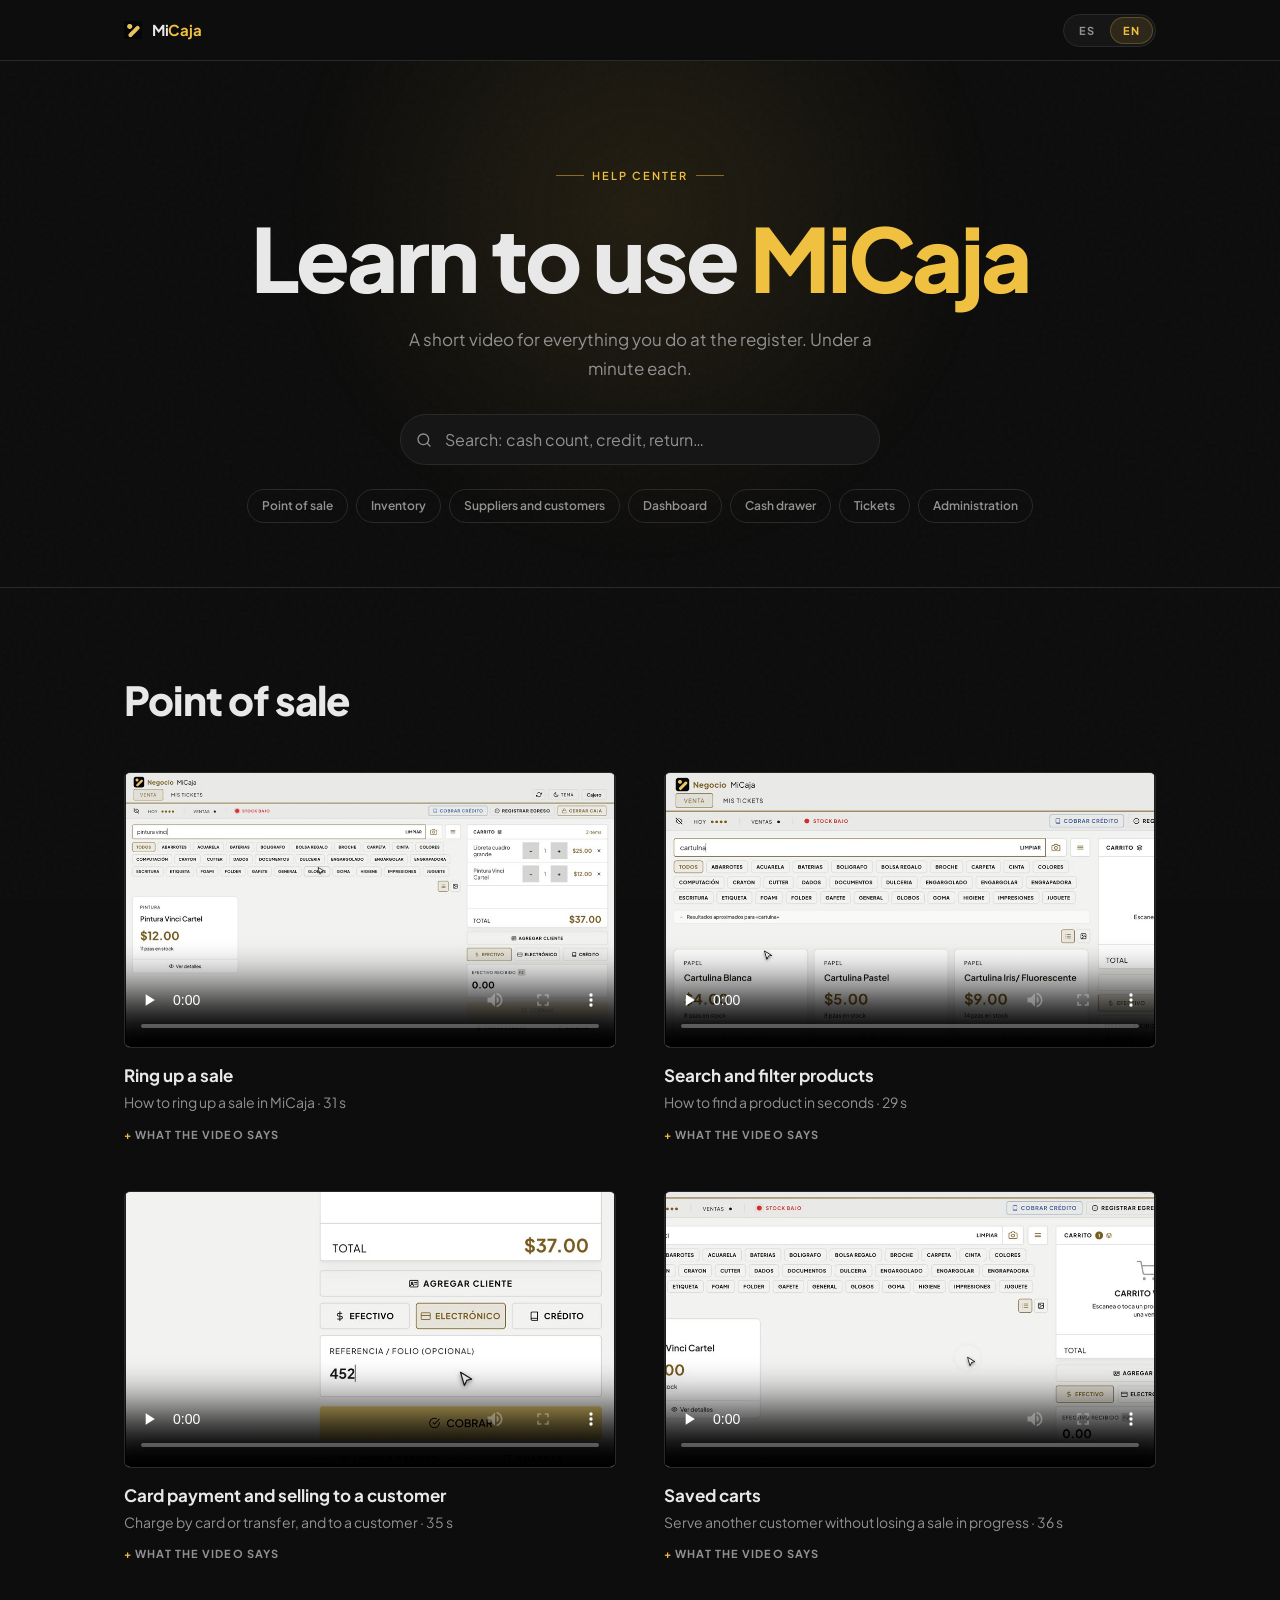
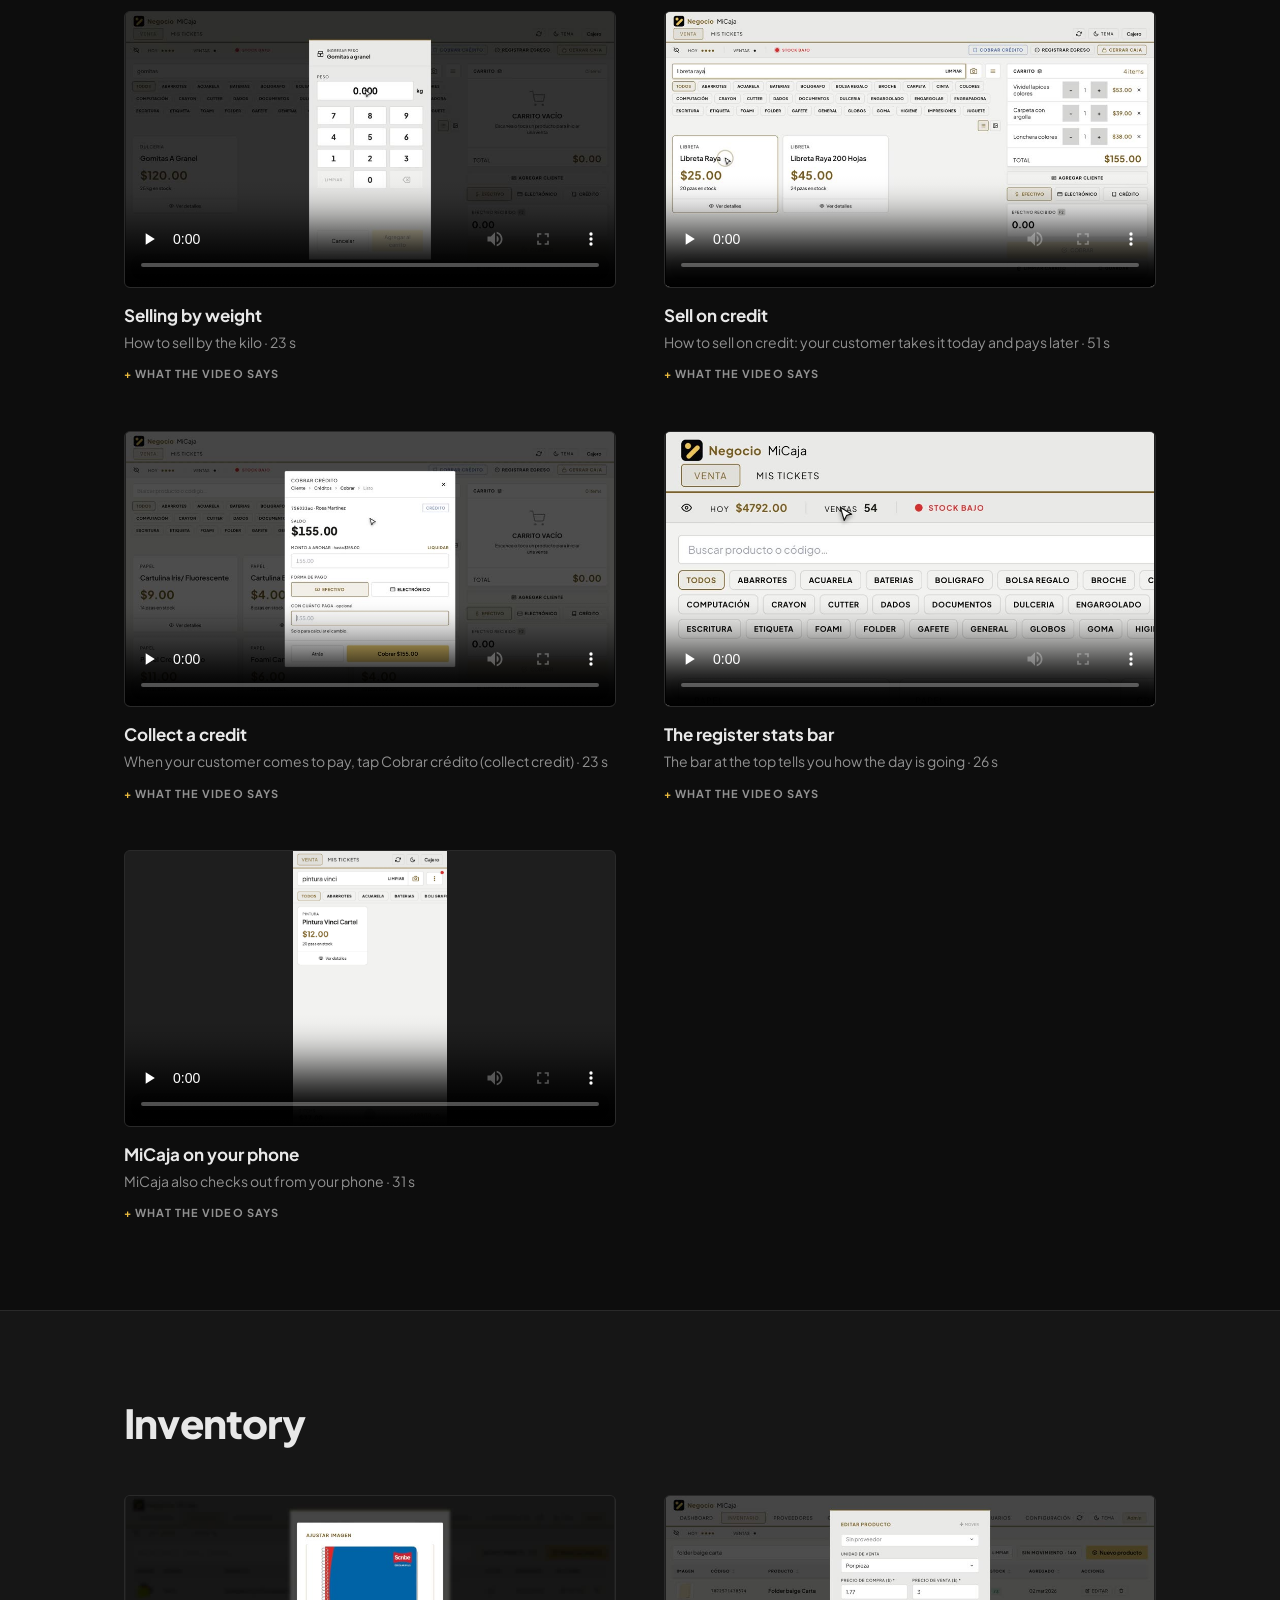
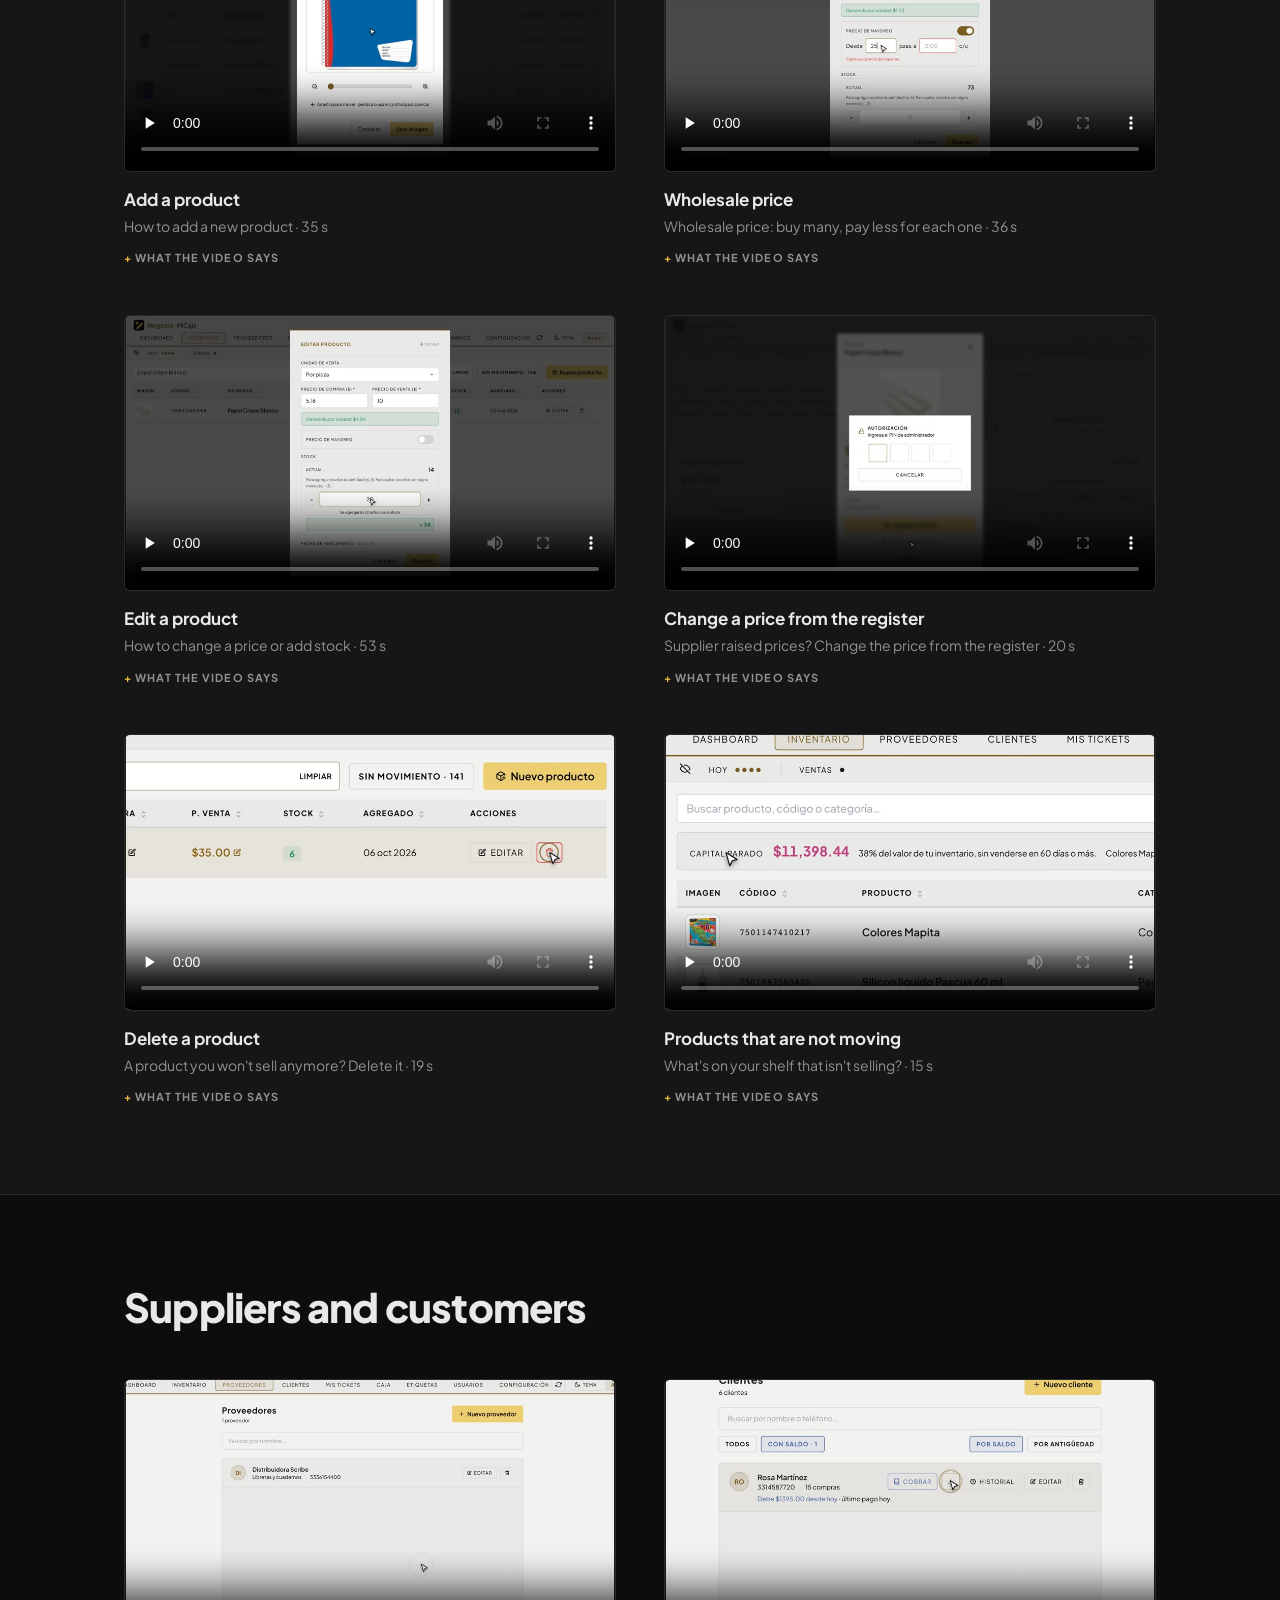
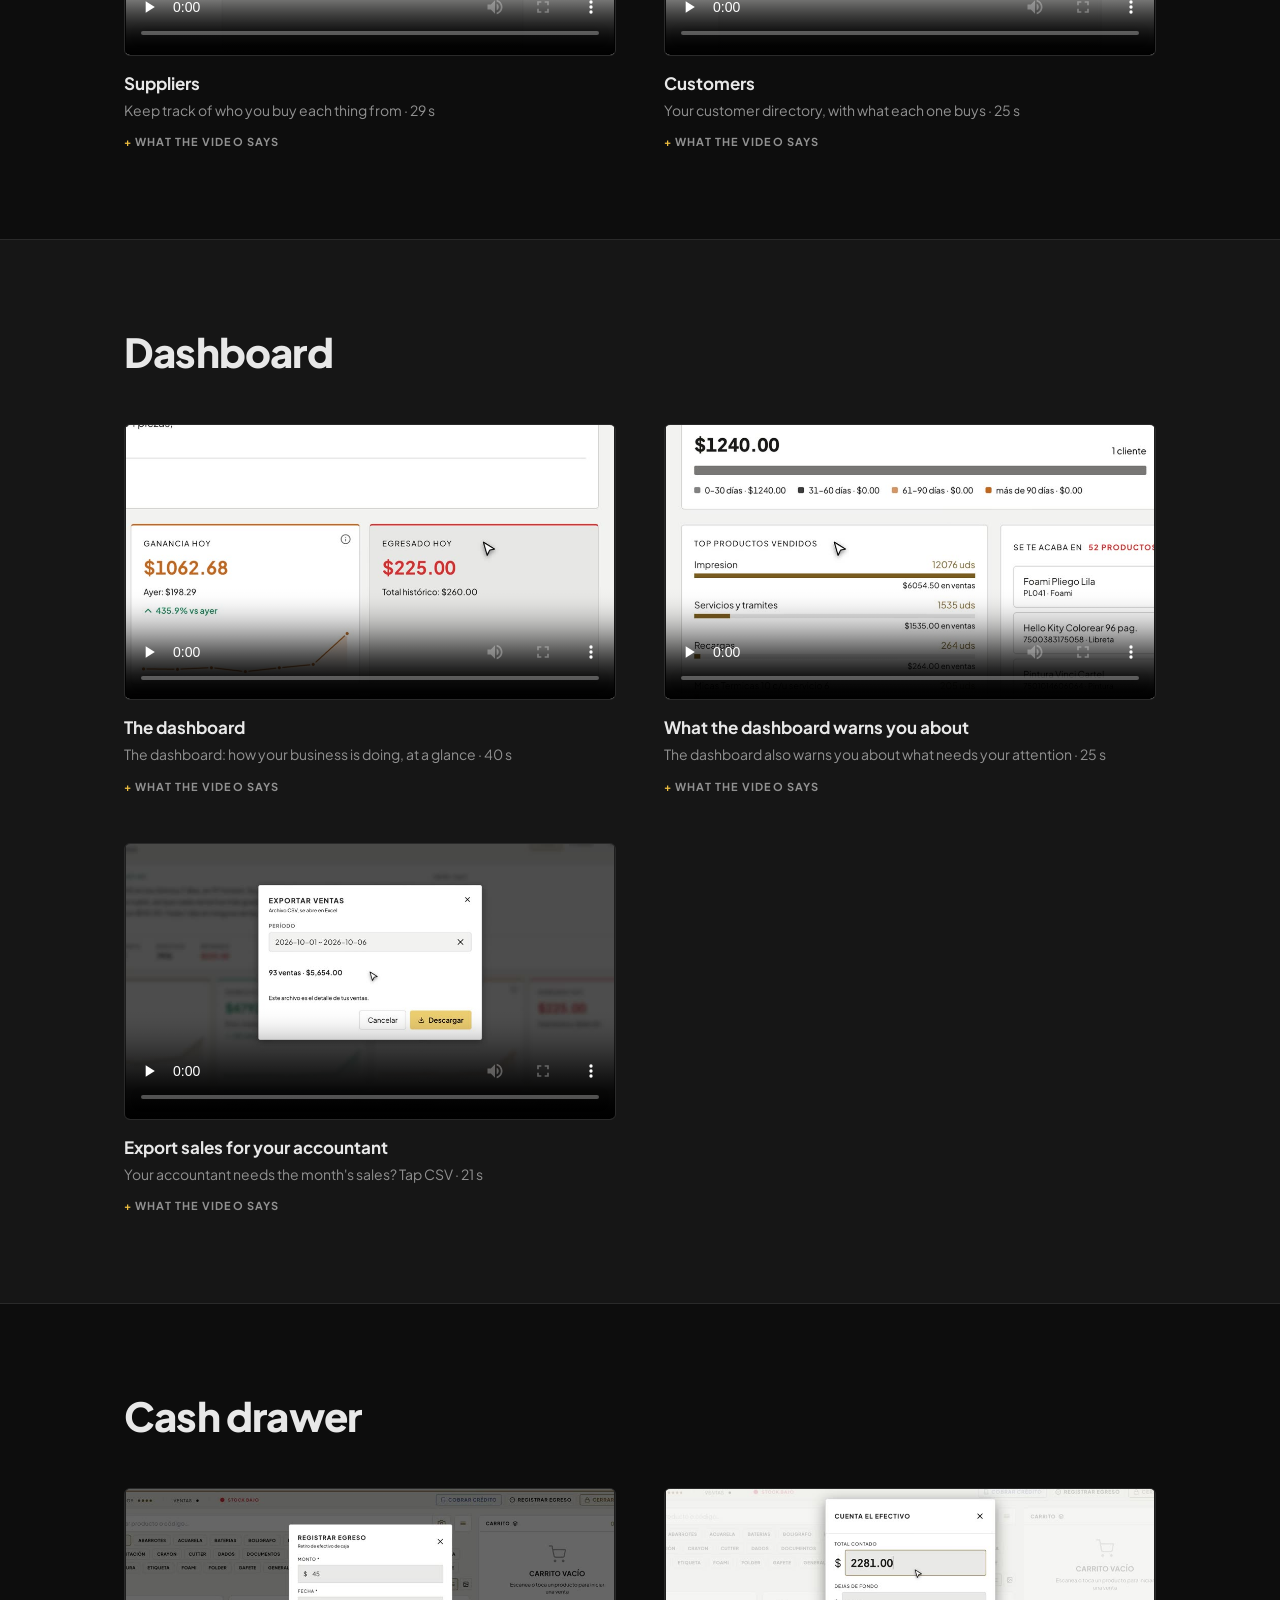
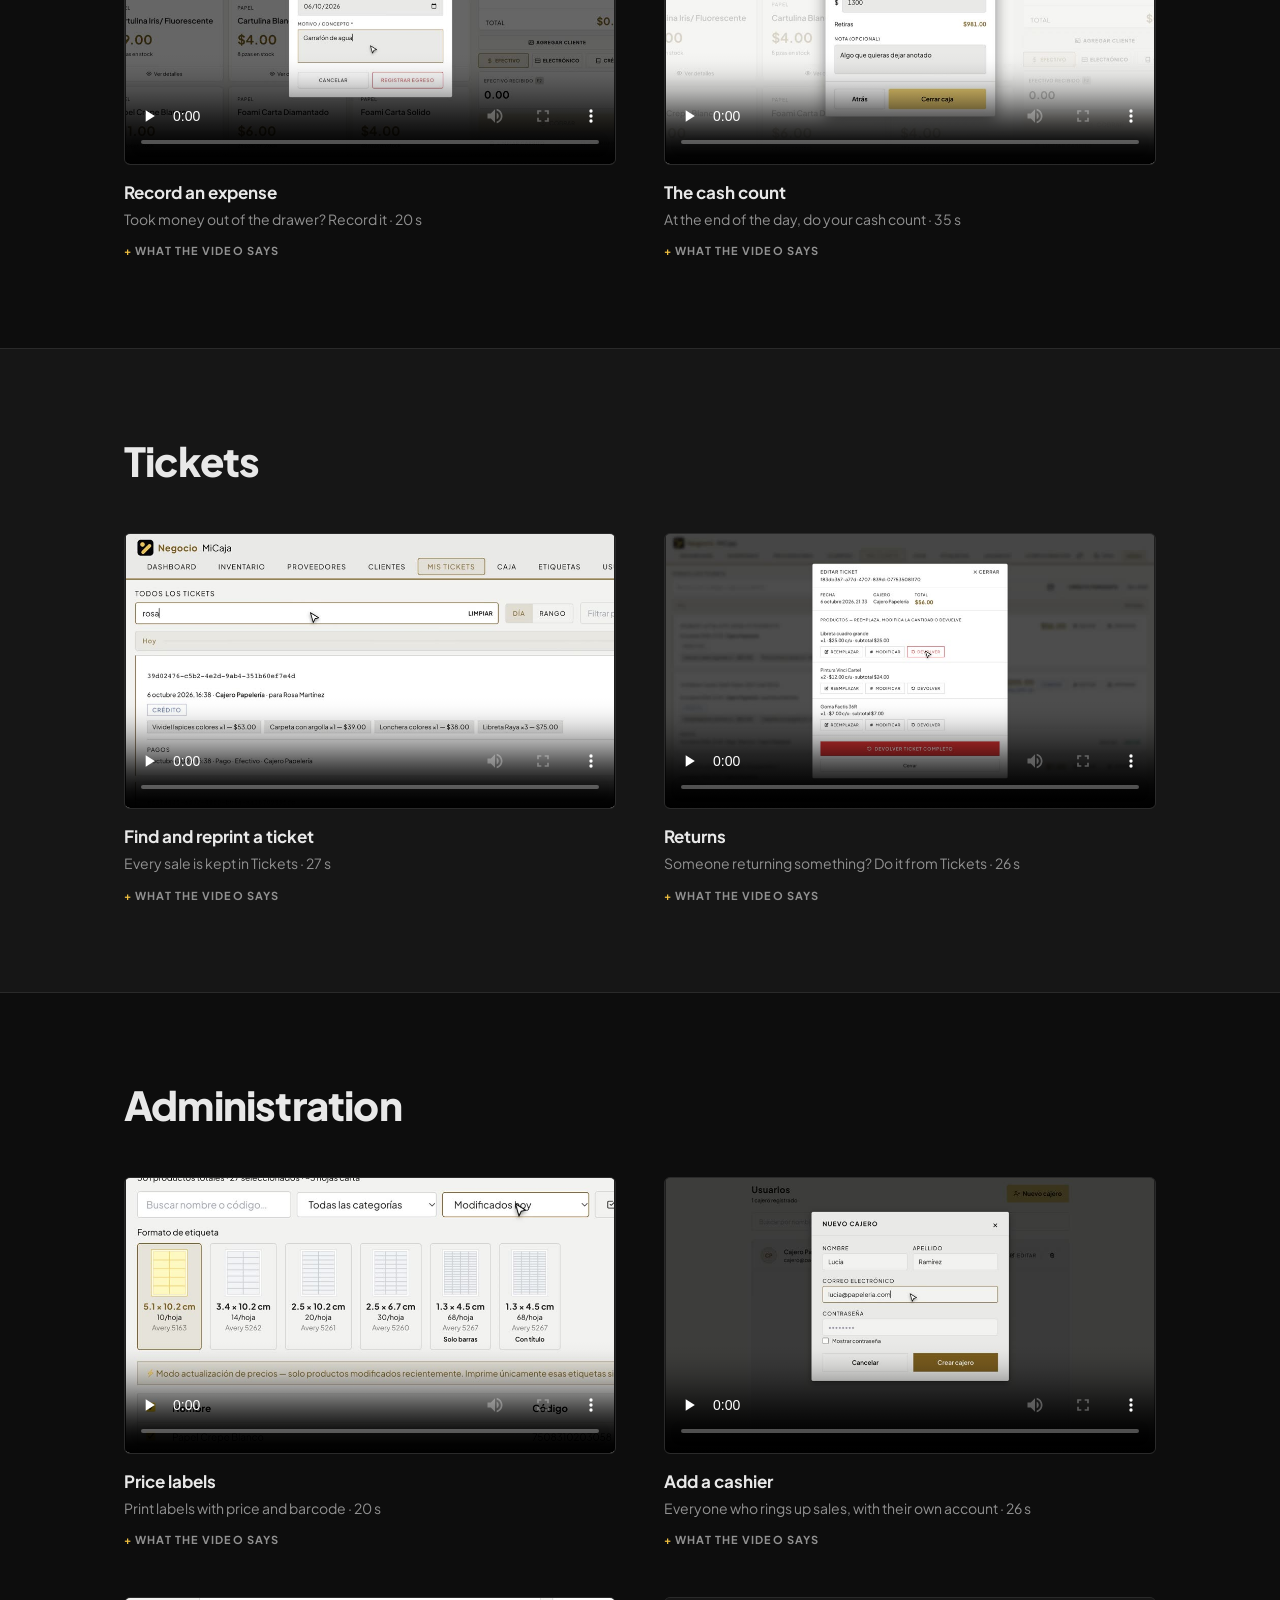
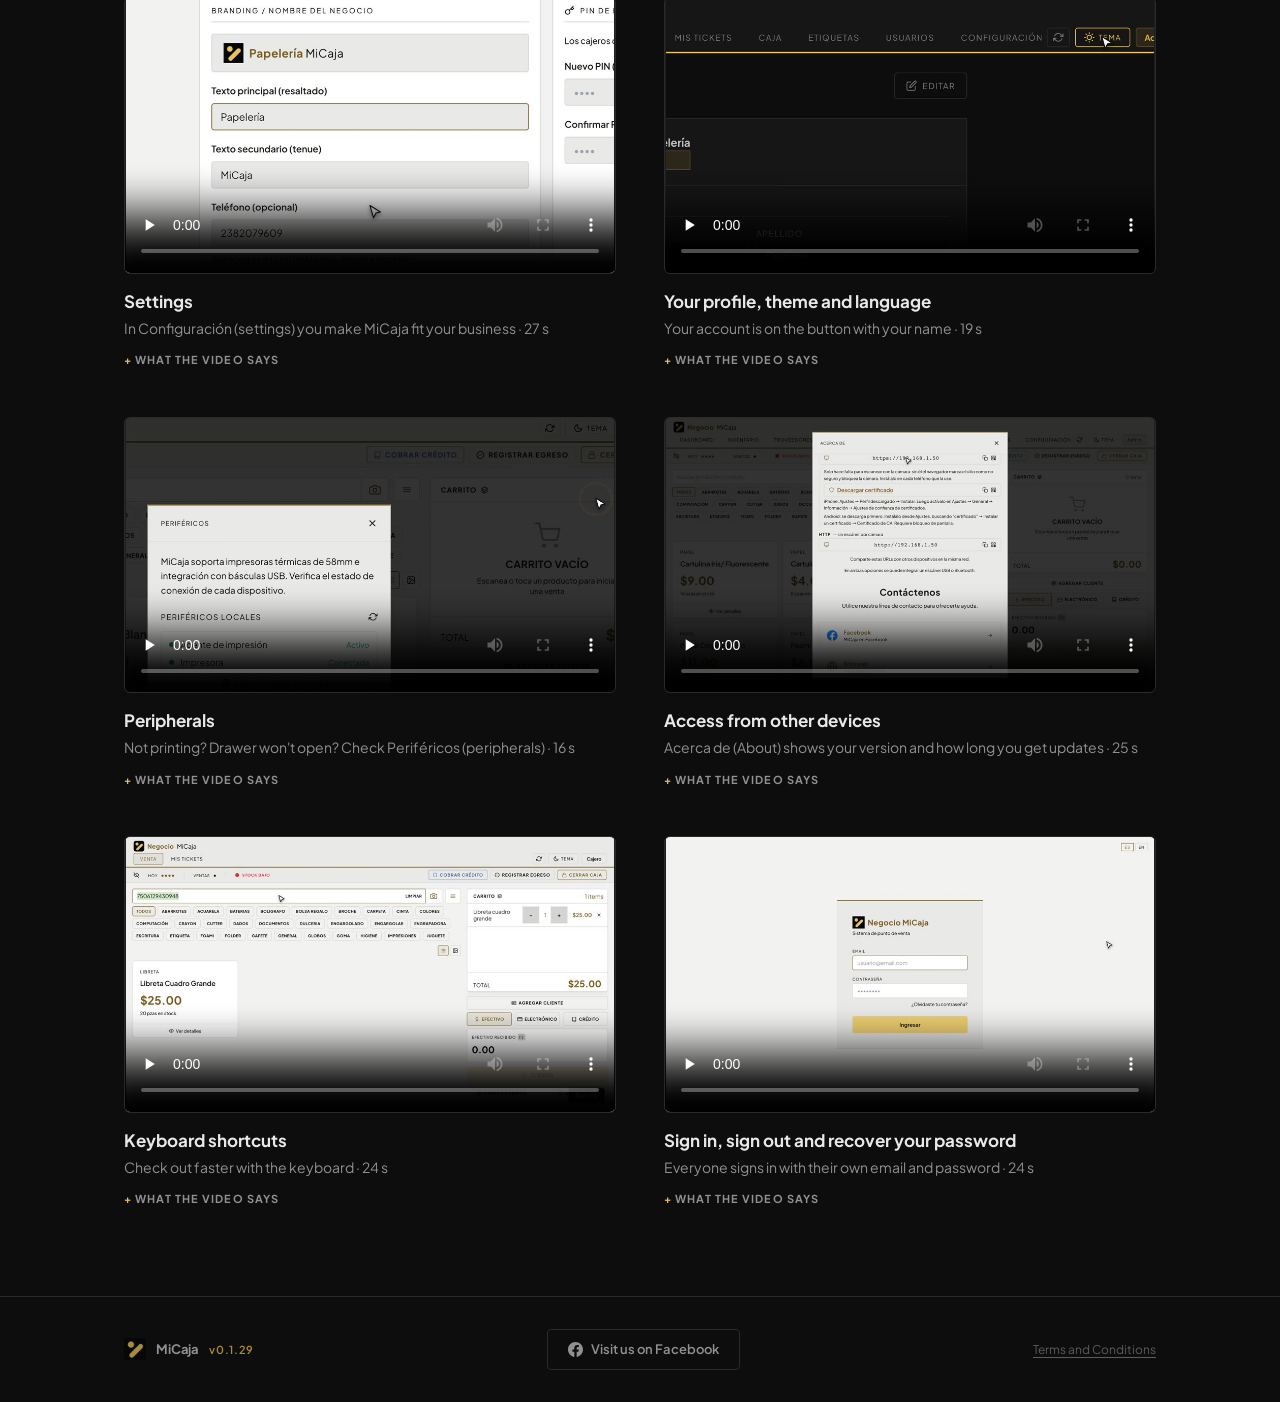
==== ayuda.html @ 250bdd69 "feat(ayuda): centro de ayuda con un video por tarea ayuda.html con los 32 tutoriales del POS agrupad" ====
<!DOCTYPE html>
<html lang="es">
<head>
  <meta charset="UTF-8" />
  <meta name="viewport" content="width=device-width, initial-scale=1.0" />
  <title>Centro de ayuda — MiCaja</title>
  <meta name="description" content="Videos cortos para aprender a usar MiCaja: cobrar, inventario, crédito, corte de caja y más." />
  <link rel="preconnect" href="https://fonts.googleapis.com" />
  <link rel="preconnect" href="https://fonts.gstatic.com" crossorigin />
  <link href="https://fonts.googleapis.com/css2?family=Plus+Jakarta+Sans:wght@400;500;600;700;800&display=swap" rel="stylesheet" />
  <link rel="stylesheet" href="styles.css" />
</head>
<body>

  <a href="#videos" class="skip-link" data-i18n="skip">Saltar al contenido</a>

  <!-- Nav -->
  <nav data-i18n-aria-label="nav.aria" aria-label="Navegación principal">
    <div class="nav-inner">
      <a href="index.html" class="nav-logo">
        <img src="poslogo.png" alt="MiCaja" onerror="this.style.display='none'" />
        <span class="nav-logo-text">Mi<span>Caja</span></span>
      </a>
      <div class="lang-toggle" role="group" aria-label="Idioma / Language">
        <button type="button" class="lang-opt is-active" data-lang="es" aria-pressed="true" lang="es">ES</button>
        <button type="button" class="lang-opt" data-lang="en" aria-pressed="false" lang="en">EN</button>
      </div>
    </div>
  </nav>

  <!-- Encabezado: el centrado es la excepción del hero, igual que en la portada -->
  <section class="hero hero-ayuda">
    <div class="glow"></div>
    <div class="container">
      <div class="hero-eyebrow" data-i18n="ayuda.eyebrow">Centro de ayuda</div>
      <h1 class="hero-title" data-i18n="ayuda.title">Aprende a usar <em>MiCaja</em></h1>
      <p class="hero-subtitle" data-i18n="ayuda.sub">
        Un video corto para cada cosa que haces en la caja. Menos de un minuto cada uno.
      </p>
      <div class="ayuda-buscador">
        <svg width="16" height="16" viewBox="0 0 24 24" fill="none" stroke="currentColor" stroke-width="2" stroke-linecap="round" stroke-linejoin="round" aria-hidden="true"><circle cx="11" cy="11" r="8"/><line x1="21" y1="21" x2="16.65" y2="16.65"/></svg>
        <input type="search" id="ayuda-buscar" autocomplete="off"
          placeholder="Busca: corte, crédito, devolución…" aria-label="Buscar un video"
          data-i18n-placeholder="ayuda.buscar" data-i18n-aria-label="ayuda.buscar.aria" />
      </div>
<!-- INDICE:INICIO -->
    <ul class="ayuda-indice">
      <li><a href="#punto-de-venta" data-i18n="s.punto-de-venta">Punto de venta</a></li>
      <li><a href="#inventario" data-i18n="s.inventario">Inventario</a></li>
      <li><a href="#proveedores-y-clientes" data-i18n="s.proveedores-y-clientes">Proveedores y clientes</a></li>
      <li><a href="#dashboard" data-i18n="s.dashboard">Dashboard</a></li>
      <li><a href="#caja" data-i18n="s.caja">Caja</a></li>
      <li><a href="#tickets" data-i18n="s.tickets">Tickets</a></li>
      <li><a href="#administracion" data-i18n="s.administracion">Administración</a></li>
    </ul>
  <!-- INDICE:FIN -->
    </div>
  </section>

  <hr class="divider" />

  <main id="videos">
<!-- AYUDA:INICIO -->
  <section class="section ayuda-seccion" id="punto-de-venta">
    <div class="container">
      <h2 class="section-title" data-i18n="s.punto-de-venta">Punto de venta</h2>
      <div class="ayuda-grid">
        <article class="ayuda-video fade-in" id="cobrar-venta" data-buscar-es="cobrar una venta como cobrar una venta en micaja busca el producto por su nombre, o escanea su codigo de barras cada producto que tocas se suma al carrito ¿se lleva dos? cambia la cantidad aqui escribe con cuanto te pagan y micaja calcula el cambio cobra, y el ticket sale solo en la impresora" data-buscar-en="ring up a sale how to ring up a sale in micaja search the product by name, or scan its barcode every product you tap goes into the cart taking two? change the quantity here type how much they pay you and micaja works out the change check out, and the ticket prints on its own">
          <video class="ayuda-player" controls preload="none" playsinline poster="ayuda/videos/cobrar-venta.jpg">
            <source src="ayuda/videos/cobrar-venta.mp4" type="video/mp4" />
            <track kind="subtitles" srclang="es" label="Español" src="ayuda/videos/cobrar-venta.es.vtt" default />
            <track kind="subtitles" srclang="en" label="English" src="ayuda/videos/cobrar-venta.en.vtt" />
          </video>
          <div class="ayuda-video-texto">
            <h3 class="ayuda-video-titulo" data-i18n="v.cobrar-venta.titulo">Cobrar una venta</h3>
            <p class="ayuda-video-desc"><span data-i18n="v.cobrar-venta.desc">Cómo cobrar una venta en MiCaja</span> · <span data-i18n="v.cobrar-venta.min">31 s</span></p>
            <details class="ayuda-guion">
              <summary data-i18n="ayuda.guion">Lo que dice el video</summary>
              <p data-i18n="v.cobrar-venta.f0">Cómo <strong>cobrar una venta</strong> en MiCaja</p>
              <p data-i18n="v.cobrar-venta.f1">Busca el producto por su nombre, o escanea su código de barras</p>
              <p data-i18n="v.cobrar-venta.f2">Cada producto que tocas se suma al carrito</p>
              <p data-i18n="v.cobrar-venta.f3">¿Se lleva dos? Cambia la cantidad aquí</p>
              <p data-i18n="v.cobrar-venta.f4">Escribe con cuánto te pagan y MiCaja calcula el <strong>cambio</strong></p>
              <p data-i18n="v.cobrar-venta.f5">Cobra, y el ticket sale solo en la impresora</p>
            </details>
          </div>
        </article>
        <article class="ayuda-video fade-in" id="buscar-y-filtrar" data-buscar-es="buscar y filtrar productos como encontrar un producto en segundos escribe como en el mostrador: sin acentos tambien encuentra los que si llevan y si se te va una letra, igual lo encuentra el codigo de barras tambien sirve: el lector lo escribe aqui y aparece el producto o explora por categoria con la vista de fotos, los reconoces de un vistazo" data-buscar-en="search and filter products how to find a product in seconds type the way you do at the counter: no accents still finds the ones that do have them and if you miss a letter, it still finds it the barcode works too: the scanner types it here and the product shows up or browse by category with photo view, you recognize them at a glance">
          <video class="ayuda-player" controls preload="none" playsinline poster="ayuda/videos/buscar-y-filtrar.jpg">
            <source src="ayuda/videos/buscar-y-filtrar.mp4" type="video/mp4" />
            <track kind="subtitles" srclang="es" label="Español" src="ayuda/videos/buscar-y-filtrar.es.vtt" default />
            <track kind="subtitles" srclang="en" label="English" src="ayuda/videos/buscar-y-filtrar.en.vtt" />
          </video>
          <div class="ayuda-video-texto">
            <h3 class="ayuda-video-titulo" data-i18n="v.buscar-y-filtrar.titulo">Buscar y filtrar productos</h3>
            <p class="ayuda-video-desc"><span data-i18n="v.buscar-y-filtrar.desc">Cómo encontrar un producto en segundos</span> · <span data-i18n="v.buscar-y-filtrar.min">29 s</span></p>
            <details class="ayuda-guion">
              <summary data-i18n="ayuda.guion">Lo que dice el video</summary>
              <p data-i18n="v.buscar-y-filtrar.f0">Cómo <strong>encontrar un producto</strong> en segundos</p>
              <p data-i18n="v.buscar-y-filtrar.f1">Escribe como en el mostrador: sin acentos también encuentra los que <strong>sí</strong> llevan</p>
              <p data-i18n="v.buscar-y-filtrar.f2">Y si se te va una letra, igual lo encuentra</p>
              <p data-i18n="v.buscar-y-filtrar.f3">El <strong>código de barras</strong> también sirve: el lector lo escribe aquí y aparece el producto</p>
              <p data-i18n="v.buscar-y-filtrar.f4">O explora por <strong>categoría</strong></p>
              <p data-i18n="v.buscar-y-filtrar.f5">Con la <strong>vista de fotos</strong>, los reconoces de un vistazo</p>
            </details>
          </div>
        </article>
        <article class="ayuda-video fade-in" id="pago-electronico-y-cliente" data-buscar-es="pago electronico y venta a nombre de un cliente cobrar con tarjeta o transferencia, y a nombre de un cliente si te pagan con tarjeta o transferencia, elige electronico si quieres, anota el folio del pago para encontrarlo despues ¿quieres saber que compra cada cliente? agregalo a la venta ¿es nuevo? lo registras ahi mismo, sin salir de la venta cobra, y la venta queda en el historial de tu cliente" data-buscar-en="card payment and selling to a customer charge by card or transfer, and to a customer if they pay by card or transfer, choose electronico (electronic) if you want, write down the payment reference to find it later want to know what each customer buys? add them to the sale new customer? register them right there, without leaving the sale check out, and the sale goes into your customer's history">
          <video class="ayuda-player" controls preload="none" playsinline poster="ayuda/videos/pago-electronico-y-cliente.jpg">
            <source src="ayuda/videos/pago-electronico-y-cliente.mp4" type="video/mp4" />
            <track kind="subtitles" srclang="es" label="Español" src="ayuda/videos/pago-electronico-y-cliente.es.vtt" default />
            <track kind="subtitles" srclang="en" label="English" src="ayuda/videos/pago-electronico-y-cliente.en.vtt" />
          </video>
          <div class="ayuda-video-texto">
            <h3 class="ayuda-video-titulo" data-i18n="v.pago-electronico-y-cliente.titulo">Pago electrónico y venta a nombre de un cliente</h3>
            <p class="ayuda-video-desc"><span data-i18n="v.pago-electronico-y-cliente.desc">Cobrar con tarjeta o transferencia, y a nombre de un cliente</span> · <span data-i18n="v.pago-electronico-y-cliente.min">35 s</span></p>
            <details class="ayuda-guion">
              <summary data-i18n="ayuda.guion">Lo que dice el video</summary>
              <p data-i18n="v.pago-electronico-y-cliente.f0">Cobrar con <strong>tarjeta o transferencia</strong>, y a nombre de un cliente</p>
              <p data-i18n="v.pago-electronico-y-cliente.f1">Si te pagan con tarjeta o transferencia, elige <strong>Electrónico</strong></p>
              <p data-i18n="v.pago-electronico-y-cliente.f2">Si quieres, anota el folio del pago para encontrarlo después</p>
              <p data-i18n="v.pago-electronico-y-cliente.f3">¿Quieres saber qué compra cada cliente? Agrégalo a la venta</p>
              <p data-i18n="v.pago-electronico-y-cliente.f4">¿Es nuevo? Lo registras ahí mismo, sin salir de la venta</p>
              <p data-i18n="v.pago-electronico-y-cliente.f5">Cobra, y la venta queda en el <strong>historial</strong> de tu cliente</p>
            </details>
          </div>
        </article>
        <article class="ayuda-video fade-in" id="carritos-guardados" data-buscar-es="carritos guardados atiende a otro cliente sin perder una venta a medias ¿tu cliente fue por algo que olvido? guarda el carrito con su nombre mientras, atiendes al siguiente como siempre cuando regresa, abre tus carritos guardados y su venta sigue justo donde la dejaste" data-buscar-en="saved carts serve another customer without losing a sale in progress customer went back for something they forgot? save the cart with their name meanwhile, you serve the next one as usual when they come back, open your saved carts and their sale is right where you left it">
          <video class="ayuda-player" controls preload="none" playsinline poster="ayuda/videos/carritos-guardados.jpg">
            <source src="ayuda/videos/carritos-guardados.mp4" type="video/mp4" />
            <track kind="subtitles" srclang="es" label="Español" src="ayuda/videos/carritos-guardados.es.vtt" default />
            <track kind="subtitles" srclang="en" label="English" src="ayuda/videos/carritos-guardados.en.vtt" />
          </video>
          <div class="ayuda-video-texto">
            <h3 class="ayuda-video-titulo" data-i18n="v.carritos-guardados.titulo">Carritos guardados</h3>
            <p class="ayuda-video-desc"><span data-i18n="v.carritos-guardados.desc">Atiende a otro cliente sin perder una venta a medias</span> · <span data-i18n="v.carritos-guardados.min">36 s</span></p>
            <details class="ayuda-guion">
              <summary data-i18n="ayuda.guion">Lo que dice el video</summary>
              <p data-i18n="v.carritos-guardados.f0">Atiende a otro cliente <strong>sin perder</strong> una venta a medias</p>
              <p data-i18n="v.carritos-guardados.f1">¿Tu cliente fue por algo que olvidó? <strong>Guarda</strong> el carrito con su nombre</p>
              <p data-i18n="v.carritos-guardados.f2">Mientras, atiendes al siguiente como siempre</p>
              <p data-i18n="v.carritos-guardados.f3">Cuando regresa, abre tus <strong>carritos guardados</strong></p>
              <p data-i18n="v.carritos-guardados.f4">Y su venta sigue justo donde la dejaste</p>
            </details>
          </div>
        </article>
        <article class="ayuda-video fade-in" id="venta-por-kg" data-buscar-es="venta por peso como vender por kilo al tocar un producto por kilo, se abre la captura del peso con bascula conectada, el peso llega solo sin bascula, lo tecleas: 3, 5, 0 son 350 gramos micaja calcula el precio y lo agrega al carrito" data-buscar-en="selling by weight how to sell by the kilo when you tap a product sold by kilo, the weight entry opens with a scale connected, the weight comes in on its own without a scale, type it: 3, 5, 0 is 350 grams micaja works out the price and adds it to the cart">
          <video class="ayuda-player" controls preload="none" playsinline poster="ayuda/videos/venta-por-kg.jpg">
            <source src="ayuda/videos/venta-por-kg.mp4" type="video/mp4" />
            <track kind="subtitles" srclang="es" label="Español" src="ayuda/videos/venta-por-kg.es.vtt" default />
            <track kind="subtitles" srclang="en" label="English" src="ayuda/videos/venta-por-kg.en.vtt" />
          </video>
          <div class="ayuda-video-texto">
            <h3 class="ayuda-video-titulo" data-i18n="v.venta-por-kg.titulo">Venta por peso</h3>
            <p class="ayuda-video-desc"><span data-i18n="v.venta-por-kg.desc">Cómo vender por kilo</span> · <span data-i18n="v.venta-por-kg.min">23 s</span></p>
            <details class="ayuda-guion">
              <summary data-i18n="ayuda.guion">Lo que dice el video</summary>
              <p data-i18n="v.venta-por-kg.f0">Cómo vender <strong>por kilo</strong></p>
              <p data-i18n="v.venta-por-kg.f1">Al tocar un producto por kilo, se abre la captura del peso</p>
              <p data-i18n="v.venta-por-kg.f2">Con báscula conectada, el peso llega solo</p>
              <p data-i18n="v.venta-por-kg.f3">Sin báscula, lo tecleas: 3, 5, 0 son <strong>350 gramos</strong></p>
              <p data-i18n="v.venta-por-kg.f4">MiCaja calcula el precio y lo agrega al carrito</p>
            </details>
          </div>
        </article>
        <article class="ayuda-video fade-in" id="venta-credito" data-buscar-es="vender a credito como vender a credito: tu cliente se lleva hoy y paga despues arma la venta como siempre elige credito y a quien se le vende busca a tu cliente por nombre o telefono si deja un enganche, anotalo: micaja te dice cuanto queda a credito vender a credito pide el pin del administrador listo: la deuda queda a nombre de tu cliente, y la cobras cuando regrese" data-buscar-en="sell on credit how to sell on credit: your customer takes it today and pays later build the sale as usual choose credito (credit) and who you are selling to find your customer by name or phone if they leave a down payment, enter it: micaja shows how much is left on credit selling on credit asks for the administrator's pin done: the debt is under your customer's name, and you collect it when they come back">
          <video class="ayuda-player" controls preload="none" playsinline poster="ayuda/videos/venta-credito.jpg">
            <source src="ayuda/videos/venta-credito.mp4" type="video/mp4" />
            <track kind="subtitles" srclang="es" label="Español" src="ayuda/videos/venta-credito.es.vtt" default />
            <track kind="subtitles" srclang="en" label="English" src="ayuda/videos/venta-credito.en.vtt" />
          </video>
          <div class="ayuda-video-texto">
            <h3 class="ayuda-video-titulo" data-i18n="v.venta-credito.titulo">Vender a crédito</h3>
            <p class="ayuda-video-desc"><span data-i18n="v.venta-credito.desc">Cómo vender a crédito: tu cliente se lleva hoy y paga después</span> · <span data-i18n="v.venta-credito.min">51 s</span></p>
            <details class="ayuda-guion">
              <summary data-i18n="ayuda.guion">Lo que dice el video</summary>
              <p data-i18n="v.venta-credito.f0">Cómo <strong>vender a crédito</strong>: tu cliente se lleva hoy y paga después</p>
              <p data-i18n="v.venta-credito.f1">Arma la venta como siempre</p>
              <p data-i18n="v.venta-credito.f2">Elige <strong>Crédito</strong> y a quién se le vende</p>
              <p data-i18n="v.venta-credito.f3">Busca a tu cliente por nombre o teléfono</p>
              <p data-i18n="v.venta-credito.f4">Si deja un <strong>enganche</strong>, anótalo: MiCaja te dice cuánto queda a crédito</p>
              <p data-i18n="v.venta-credito.f5">Vender a crédito pide el <strong>PIN del administrador</strong></p>
              <p data-i18n="v.venta-credito.f6">Listo: la deuda queda a nombre de tu cliente, y la cobras cuando regrese</p>
            </details>
          </div>
        </article>
        <article class="ayuda-video fade-in" id="cobrar-credito" data-buscar-es="cobrar un credito cuando tu cliente viene a pagar, toca cobrar credito arriba aparecen quienes deben, con cuanto y desde cuando ves cada compra que tiene pendiente; elige la que va a pagar puede abonar lo que traiga, o liquidar todo de una vez cobra, y micaja imprime su comprobante con el saldo que le queda" data-buscar-en="collect a credit when your customer comes to pay, tap cobrar credito (collect credit) at the top are the people who owe, how much and since when see each pending purchase; choose the one they are paying they can pay part of it, or pay it all off at once collect it, and micaja prints a receipt with their remaining balance">
          <video class="ayuda-player" controls preload="none" playsinline poster="ayuda/videos/cobrar-credito.jpg">
            <source src="ayuda/videos/cobrar-credito.mp4" type="video/mp4" />
            <track kind="subtitles" srclang="es" label="Español" src="ayuda/videos/cobrar-credito.es.vtt" default />
            <track kind="subtitles" srclang="en" label="English" src="ayuda/videos/cobrar-credito.en.vtt" />
          </video>
          <div class="ayuda-video-texto">
            <h3 class="ayuda-video-titulo" data-i18n="v.cobrar-credito.titulo">Cobrar un crédito</h3>
            <p class="ayuda-video-desc"><span data-i18n="v.cobrar-credito.desc">Cuando tu cliente viene a pagar, toca Cobrar crédito</span> · <span data-i18n="v.cobrar-credito.min">23 s</span></p>
            <details class="ayuda-guion">
              <summary data-i18n="ayuda.guion">Lo que dice el video</summary>
              <p data-i18n="v.cobrar-credito.f0">Cuando tu cliente viene a pagar, toca <strong>Cobrar crédito</strong></p>
              <p data-i18n="v.cobrar-credito.f1">Arriba aparecen quienes deben, con cuánto y desde cuándo</p>
              <p data-i18n="v.cobrar-credito.f2">Ves cada compra que tiene pendiente; elige la que va a pagar</p>
              <p data-i18n="v.cobrar-credito.f3">Puede <strong>abonar</strong> lo que traiga, o <strong>liquidar</strong> todo de una vez</p>
              <p data-i18n="v.cobrar-credito.f4">Cobra, y MiCaja imprime su comprobante con el saldo que le queda</p>
            </details>
          </div>
        </article>
        <article class="ayuda-video fade-in" id="estadisticas-pos" data-buscar-es="la barra de estadisticas del pos la barra de arriba te dice como va el dia las cifras vienen ocultas por si el cliente ve la pantalla; toca el ojo para verlas lo que llevas vendido hoy, y en cuantas ventas stock bajo te avisa lo que se esta acabando manda la lista por whatsapp como texto, o como pdf, para pedir a tu proveedor y cada producto te avisa cuando le quedan pocas piezas" data-buscar-en="the register stats bar the bar at the top tells you how the day is going the numbers are hidden in case a customer sees the screen; tap the eye to show them what you have sold today, and in how many sales stock bajo (low stock) warns you about what is running out send the list on whatsapp as text or as a pdf to order from your supplier and each product warns you when only a few are left">
          <video class="ayuda-player" controls preload="none" playsinline poster="ayuda/videos/estadisticas-pos.jpg">
            <source src="ayuda/videos/estadisticas-pos.mp4" type="video/mp4" />
            <track kind="subtitles" srclang="es" label="Español" src="ayuda/videos/estadisticas-pos.es.vtt" default />
            <track kind="subtitles" srclang="en" label="English" src="ayuda/videos/estadisticas-pos.en.vtt" />
          </video>
          <div class="ayuda-video-texto">
            <h3 class="ayuda-video-titulo" data-i18n="v.estadisticas-pos.titulo">La barra de estadísticas del POS</h3>
            <p class="ayuda-video-desc"><span data-i18n="v.estadisticas-pos.desc">La barra de arriba te dice cómo va el día</span> · <span data-i18n="v.estadisticas-pos.min">26 s</span></p>
            <details class="ayuda-guion">
              <summary data-i18n="ayuda.guion">Lo que dice el video</summary>
              <p data-i18n="v.estadisticas-pos.f0">La barra de arriba te dice <strong>cómo va el día</strong></p>
              <p data-i18n="v.estadisticas-pos.f1">Las cifras vienen ocultas por si el cliente ve la pantalla; toca el ojo para verlas</p>
              <p data-i18n="v.estadisticas-pos.f2">Lo que llevas vendido hoy, y en cuántas ventas</p>
              <p data-i18n="v.estadisticas-pos.f3"><strong>Stock bajo</strong> te avisa lo que se está acabando</p>
              <p data-i18n="v.estadisticas-pos.f4">Manda la lista por WhatsApp como texto, o como PDF, para pedir a tu proveedor</p>
              <p data-i18n="v.estadisticas-pos.f5">Y cada producto te avisa cuando le quedan pocas piezas</p>
            </details>
          </div>
        </article>
        <article class="ayuda-video fade-in" id="pos-movil" data-buscar-es="micaja en el celular micaja tambien cobra desde el celular busca y toca: el producto se suma sin salir de la lista abajo ves siempre cuanto llevas tocala y se abre el carrito para cobrar escribe con cuanto te pagan, y cobra en el menu tienes la caja: cobrar creditos, egresos y el corte" data-buscar-en="micaja on your phone micaja also checks out from your phone search and tap: the product is added without leaving the list at the bottom you always see your running total tap it and the cart opens to check out type how much they pay you, and check out the menu has the cash tools: collect credit, expenses and the cash count">
          <video class="ayuda-player" controls preload="none" playsinline poster="ayuda/videos/pos-movil.jpg">
            <source src="ayuda/videos/pos-movil.mp4" type="video/mp4" />
            <track kind="subtitles" srclang="es" label="Español" src="ayuda/videos/pos-movil.es.vtt" default />
            <track kind="subtitles" srclang="en" label="English" src="ayuda/videos/pos-movil.en.vtt" />
          </video>
          <div class="ayuda-video-texto">
            <h3 class="ayuda-video-titulo" data-i18n="v.pos-movil.titulo">MiCaja en el celular</h3>
            <p class="ayuda-video-desc"><span data-i18n="v.pos-movil.desc">MiCaja también cobra desde el celular</span> · <span data-i18n="v.pos-movil.min">31 s</span></p>
            <details class="ayuda-guion">
              <summary data-i18n="ayuda.guion">Lo que dice el video</summary>
              <p data-i18n="v.pos-movil.f0">MiCaja también <strong>cobra desde el celular</strong></p>
              <p data-i18n="v.pos-movil.f1">Busca y toca: el producto se suma sin salir de la lista</p>
              <p data-i18n="v.pos-movil.f2">Abajo ves siempre cuánto llevas</p>
              <p data-i18n="v.pos-movil.f3">Tócala y se abre el carrito para cobrar</p>
              <p data-i18n="v.pos-movil.f4">Escribe con cuánto te pagan, y cobra</p>
              <p data-i18n="v.pos-movil.f5">En el menú tienes la caja: cobrar créditos, egresos y el corte</p>
            </details>
          </div>
        </article>
      </div>
    </div>
  </section>

  <section class="section section-alt ayuda-seccion" id="inventario">
    <div class="container">
      <h2 class="section-title" data-i18n="s.inventario">Inventario</h2>
      <div class="ayuda-grid">
        <article class="ayuda-video fade-in" id="alta-producto" data-buscar-es="dar de alta un producto como dar de alta un producto nuevo escanea su codigo de barras, o deja que micaja genere uno ponle nombre y categoria agregale una foto: desde la computadora o con la camara del celular encuadrala como quieras antes de guardarla precio de compra, precio de venta y cuantas tienes guarda, y ya puedes venderlo" data-buscar-en="add a product how to add a new product scan its barcode, or let micaja generate one give it a name and a category add a photo: from the computer or with your phone camera frame it the way you want before saving cost price, selling price and how many you have save it, and it is ready to sell">
          <video class="ayuda-player" controls preload="none" playsinline poster="ayuda/videos/alta-producto.jpg">
            <source src="ayuda/videos/alta-producto.mp4" type="video/mp4" />
            <track kind="subtitles" srclang="es" label="Español" src="ayuda/videos/alta-producto.es.vtt" default />
            <track kind="subtitles" srclang="en" label="English" src="ayuda/videos/alta-producto.en.vtt" />
          </video>
          <div class="ayuda-video-texto">
            <h3 class="ayuda-video-titulo" data-i18n="v.alta-producto.titulo">Dar de alta un producto</h3>
            <p class="ayuda-video-desc"><span data-i18n="v.alta-producto.desc">Cómo dar de alta un producto nuevo</span> · <span data-i18n="v.alta-producto.min">35 s</span></p>
            <details class="ayuda-guion">
              <summary data-i18n="ayuda.guion">Lo que dice el video</summary>
              <p data-i18n="v.alta-producto.f0">Cómo <strong>dar de alta un producto</strong> nuevo</p>
              <p data-i18n="v.alta-producto.f1">Escanea su código de barras, o deja que MiCaja genere uno</p>
              <p data-i18n="v.alta-producto.f2">Ponle nombre y categoría</p>
              <p data-i18n="v.alta-producto.f3">Agrégale una foto: desde la computadora o con la cámara del celular</p>
              <p data-i18n="v.alta-producto.f4">Encuádrala como quieras antes de guardarla</p>
              <p data-i18n="v.alta-producto.f5">Precio de compra, precio de venta y cuántas tienes</p>
              <p data-i18n="v.alta-producto.f6">Guarda, y ya puedes venderlo</p>
            </details>
          </div>
        </article>
        <article class="ayuda-video fade-in" id="precio-mayoreo" data-buscar-es="precio de mayoreo precio de mayoreo: si se lleva muchas, paga menos por cada una abre el producto en inventario activa el precio de mayoreo escribe desde cuantas piezas aplica, y a cuanto cada una guarda, y la regla queda lista en la caja no tienes que acordarte de nada al llegar a 25, todas pasan solas a $2.50" data-buscar-en="wholesale price wholesale price: buy many, pay less for each one open the product in inventario (inventory) turn on the wholesale price type from how many pieces it applies, and the price for each save, and the rule is set at the register you don't have to remember anything at 25, all of them switch to $2.50 on their own">
          <video class="ayuda-player" controls preload="none" playsinline poster="ayuda/videos/precio-mayoreo.jpg">
            <source src="ayuda/videos/precio-mayoreo.mp4" type="video/mp4" />
            <track kind="subtitles" srclang="es" label="Español" src="ayuda/videos/precio-mayoreo.es.vtt" default />
            <track kind="subtitles" srclang="en" label="English" src="ayuda/videos/precio-mayoreo.en.vtt" />
          </video>
          <div class="ayuda-video-texto">
            <h3 class="ayuda-video-titulo" data-i18n="v.precio-mayoreo.titulo">Precio de mayoreo</h3>
            <p class="ayuda-video-desc"><span data-i18n="v.precio-mayoreo.desc">Precio de mayoreo: si se lleva muchas, paga menos por cada una</span> · <span data-i18n="v.precio-mayoreo.min">36 s</span></p>
            <details class="ayuda-guion">
              <summary data-i18n="ayuda.guion">Lo que dice el video</summary>
              <p data-i18n="v.precio-mayoreo.f0"><strong>Precio de mayoreo</strong>: si se lleva muchas, paga menos por cada una</p>
              <p data-i18n="v.precio-mayoreo.f1">Abre el producto en Inventario</p>
              <p data-i18n="v.precio-mayoreo.f2">Activa el precio de mayoreo</p>
              <p data-i18n="v.precio-mayoreo.f3">Escribe desde cuántas piezas aplica, y a cuánto cada una</p>
              <p data-i18n="v.precio-mayoreo.f4">Guarda, y la regla queda lista</p>
              <p data-i18n="v.precio-mayoreo.f5">En la caja no tienes que acordarte de nada</p>
              <p data-i18n="v.precio-mayoreo.f6">Al llegar a <strong>25</strong>, todas pasan solas a <strong>$2.50</strong></p>
            </details>
          </div>
        </article>
        <article class="ayuda-video fade-in" id="editar-producto" data-buscar-es="editar un producto como cambiar un precio o sumar mercancia para cambiar el precio, tocalo en la tabla escribe el nuevo y presiona enter: se guarda al momento para lo demas, abre editar ¿llego mercancia? escribe cuantas llegaron y micaja las suma guarda, y el inventario queda al dia" data-buscar-en="edit a product how to change a price or add stock to change the price, tap it in the table type the new one and press enter: it saves right away for everything else, open editar (edit) new stock arrived? type how many and micaja adds them up save, and your inventory is up to date">
          <video class="ayuda-player" controls preload="none" playsinline poster="ayuda/videos/editar-producto.jpg">
            <source src="ayuda/videos/editar-producto.mp4" type="video/mp4" />
            <track kind="subtitles" srclang="es" label="Español" src="ayuda/videos/editar-producto.es.vtt" default />
            <track kind="subtitles" srclang="en" label="English" src="ayuda/videos/editar-producto.en.vtt" />
          </video>
          <div class="ayuda-video-texto">
            <h3 class="ayuda-video-titulo" data-i18n="v.editar-producto.titulo">Editar un producto</h3>
            <p class="ayuda-video-desc"><span data-i18n="v.editar-producto.desc">Cómo cambiar un precio o sumar mercancía</span> · <span data-i18n="v.editar-producto.min">53 s</span></p>
            <details class="ayuda-guion">
              <summary data-i18n="ayuda.guion">Lo que dice el video</summary>
              <p data-i18n="v.editar-producto.f0">Cómo <strong>cambiar un precio</strong> o <strong>sumar mercancía</strong></p>
              <p data-i18n="v.editar-producto.f1">Para cambiar el precio, tócalo en la tabla</p>
              <p data-i18n="v.editar-producto.f2">Escribe el nuevo y presiona Enter: se guarda al momento</p>
              <p data-i18n="v.editar-producto.f3">Para lo demás, abre <strong>Editar</strong></p>
              <p data-i18n="v.editar-producto.f4">¿Llegó mercancía? Escribe cuántas llegaron y MiCaja las suma</p>
              <p data-i18n="v.editar-producto.f5">Guarda, y el inventario queda al día</p>
            </details>
          </div>
        </article>
        <article class="ayuda-video fade-in" id="precio-rapido" data-buscar-es="cambiar un precio desde la caja ¿subio el proveedor? cambia el precio desde la caja abre los detalles del producto toca actualizar precio el cajero necesita el pin del administrador escribe el precio nuevo y guarda desde ya se cobra con el precio nuevo" data-buscar-en="change a price from the register supplier raised prices? change the price from the register open the product details tap actualizar precio (update price) the cashier needs the administrator's pin type the new price and save from now on it rings up at the new price">
          <video class="ayuda-player" controls preload="none" playsinline poster="ayuda/videos/precio-rapido.jpg">
            <source src="ayuda/videos/precio-rapido.mp4" type="video/mp4" />
            <track kind="subtitles" srclang="es" label="Español" src="ayuda/videos/precio-rapido.es.vtt" default />
            <track kind="subtitles" srclang="en" label="English" src="ayuda/videos/precio-rapido.en.vtt" />
          </video>
          <div class="ayuda-video-texto">
            <h3 class="ayuda-video-titulo" data-i18n="v.precio-rapido.titulo">Cambiar un precio desde la caja</h3>
            <p class="ayuda-video-desc"><span data-i18n="v.precio-rapido.desc">¿Subió el proveedor? Cambia el precio desde la caja</span> · <span data-i18n="v.precio-rapido.min">20 s</span></p>
            <details class="ayuda-guion">
              <summary data-i18n="ayuda.guion">Lo que dice el video</summary>
              <p data-i18n="v.precio-rapido.f0">¿Subió el proveedor? Cambia el precio <strong>desde la caja</strong></p>
              <p data-i18n="v.precio-rapido.f1">Abre los detalles del producto</p>
              <p data-i18n="v.precio-rapido.f2">Toca <strong>Actualizar precio</strong></p>
              <p data-i18n="v.precio-rapido.f3">El cajero necesita el PIN del administrador</p>
              <p data-i18n="v.precio-rapido.f4">Escribe el precio nuevo y guarda</p>
              <p data-i18n="v.precio-rapido.f5">Desde ya se cobra con el precio nuevo</p>
            </details>
          </div>
        </article>
        <article class="ayuda-video fade-in" id="eliminar-producto" data-buscar-es="eliminar un producto ¿un producto que ya no vas a vender? eliminalo buscalo en inventario toca el bote de basura micaja te pide confirmar, para que no se borre por accidente deja de aparecer en la caja, pero tus ventas pasadas lo conservan" data-buscar-en="delete a product a product you won't sell anymore? delete it find it in inventario (inventory) tap the trash can micaja asks you to confirm, so nothing is deleted by accident it no longer shows at the register, but your past sales keep it">
          <video class="ayuda-player" controls preload="none" playsinline poster="ayuda/videos/eliminar-producto.jpg">
            <source src="ayuda/videos/eliminar-producto.mp4" type="video/mp4" />
            <track kind="subtitles" srclang="es" label="Español" src="ayuda/videos/eliminar-producto.es.vtt" default />
            <track kind="subtitles" srclang="en" label="English" src="ayuda/videos/eliminar-producto.en.vtt" />
          </video>
          <div class="ayuda-video-texto">
            <h3 class="ayuda-video-titulo" data-i18n="v.eliminar-producto.titulo">Eliminar un producto</h3>
            <p class="ayuda-video-desc"><span data-i18n="v.eliminar-producto.desc">¿Un producto que ya no vas a vender? Elimínalo</span> · <span data-i18n="v.eliminar-producto.min">19 s</span></p>
            <details class="ayuda-guion">
              <summary data-i18n="ayuda.guion">Lo que dice el video</summary>
              <p data-i18n="v.eliminar-producto.f0">¿Un producto que ya no vas a vender? <strong>Elimínalo</strong></p>
              <p data-i18n="v.eliminar-producto.f1">Búscalo en Inventario</p>
              <p data-i18n="v.eliminar-producto.f2">Toca el bote de basura</p>
              <p data-i18n="v.eliminar-producto.f3">MiCaja te pide confirmar, para que no se borre por accidente</p>
              <p data-i18n="v.eliminar-producto.f4">Deja de aparecer en la caja, pero tus ventas pasadas lo conservan</p>
            </details>
          </div>
        </article>
        <article class="ayuda-video fade-in" id="sin-movimiento" data-buscar-es="productos sin movimiento ¿que tienes en el anaquel que no se vende? toca sin movimiento ves cuanto dinero tienes parado en mercancia que no sale y la lista de esos productos, para rematarlos o dejar de pedirlos" data-buscar-en="products that are not moving what's on your shelf that isn't selling? tap sin movimiento (no movement) see how much money is tied up in stock that does not sell and the list of those products, to put them on sale or stop ordering them">
          <video class="ayuda-player" controls preload="none" playsinline poster="ayuda/videos/sin-movimiento.jpg">
            <source src="ayuda/videos/sin-movimiento.mp4" type="video/mp4" />
            <track kind="subtitles" srclang="es" label="Español" src="ayuda/videos/sin-movimiento.es.vtt" default />
            <track kind="subtitles" srclang="en" label="English" src="ayuda/videos/sin-movimiento.en.vtt" />
          </video>
          <div class="ayuda-video-texto">
            <h3 class="ayuda-video-titulo" data-i18n="v.sin-movimiento.titulo">Productos sin movimiento</h3>
            <p class="ayuda-video-desc"><span data-i18n="v.sin-movimiento.desc">¿Qué tienes en el anaquel que no se vende?</span> · <span data-i18n="v.sin-movimiento.min">15 s</span></p>
            <details class="ayuda-guion">
              <summary data-i18n="ayuda.guion">Lo que dice el video</summary>
              <p data-i18n="v.sin-movimiento.f0">¿Qué tienes en el anaquel que <strong>no se vende</strong>?</p>
              <p data-i18n="v.sin-movimiento.f1">Toca <strong>Sin movimiento</strong></p>
              <p data-i18n="v.sin-movimiento.f2">Ves cuánto dinero tienes parado en mercancía que no sale</p>
              <p data-i18n="v.sin-movimiento.f3">Y la lista de esos productos, para rematarlos o dejar de pedirlos</p>
            </details>
          </div>
        </article>
      </div>
    </div>
  </section>

  <section class="section ayuda-seccion" id="proveedores-y-clientes">
    <div class="container">
      <h2 class="section-title" data-i18n="s.proveedores-y-clientes">Proveedores y clientes</h2>
      <div class="ayuda-grid">
        <article class="ayuda-video fade-in" id="proveedores" data-buscar-es="proveedores ten a la mano a quien le compras cada cosa da de alta a tu proveedor con su telefono guarda, y ya esta en tu directorio en cada producto eliges quien te lo surte asi, cuando algo se acaba, sabes a quien llamar" data-buscar-en="suppliers keep track of who you buy each thing from add your supplier with their phone number save, and it's in your directory on each product you choose who supplies it so when something runs out, you know who to call">
          <video class="ayuda-player" controls preload="none" playsinline poster="ayuda/videos/proveedores.jpg">
            <source src="ayuda/videos/proveedores.mp4" type="video/mp4" />
            <track kind="subtitles" srclang="es" label="Español" src="ayuda/videos/proveedores.es.vtt" default />
            <track kind="subtitles" srclang="en" label="English" src="ayuda/videos/proveedores.en.vtt" />
          </video>
          <div class="ayuda-video-texto">
            <h3 class="ayuda-video-titulo" data-i18n="v.proveedores.titulo">Proveedores</h3>
            <p class="ayuda-video-desc"><span data-i18n="v.proveedores.desc">Ten a la mano a quién le compras cada cosa</span> · <span data-i18n="v.proveedores.min">29 s</span></p>
            <details class="ayuda-guion">
              <summary data-i18n="ayuda.guion">Lo que dice el video</summary>
              <p data-i18n="v.proveedores.f0">Ten a la mano <strong>a quién le compras</strong> cada cosa</p>
              <p data-i18n="v.proveedores.f1">Da de alta a tu proveedor con su teléfono</p>
              <p data-i18n="v.proveedores.f2">Guarda, y ya está en tu directorio</p>
              <p data-i18n="v.proveedores.f3">En cada producto eliges quién te lo surte</p>
              <p data-i18n="v.proveedores.f4">Así, cuando algo se acaba, sabes a quién llamar</p>
            </details>
          </div>
        </article>
        <article class="ayuda-video fade-in" id="clientes" data-buscar-es="clientes tu directorio de clientes, con lo que compra cada uno con saldo te muestra solo a quienes te deben ves cuanto debe, desde cuando, y su ultimo pago bajale su estado de cuenta como imagen, para mandarselo por whatsapp y en historial, todas sus compras cada ticket con lo que se llevo, sus pagos y lo que queda por cobrar" data-buscar-en="customers your customer directory, with what each one buys con saldo (with balance) shows only the ones who owe you see how much they owe, since when, and their last payment download their account statement as an image to send it on whatsapp and in historial (history), all their purchases each ticket with what they took, their payments and what is left to collect">
          <video class="ayuda-player" controls preload="none" playsinline poster="ayuda/videos/clientes.jpg">
            <source src="ayuda/videos/clientes.mp4" type="video/mp4" />
            <track kind="subtitles" srclang="es" label="Español" src="ayuda/videos/clientes.es.vtt" default />
            <track kind="subtitles" srclang="en" label="English" src="ayuda/videos/clientes.en.vtt" />
          </video>
          <div class="ayuda-video-texto">
            <h3 class="ayuda-video-titulo" data-i18n="v.clientes.titulo">Clientes</h3>
            <p class="ayuda-video-desc"><span data-i18n="v.clientes.desc">Tu directorio de clientes, con lo que compra cada uno</span> · <span data-i18n="v.clientes.min">25 s</span></p>
            <details class="ayuda-guion">
              <summary data-i18n="ayuda.guion">Lo que dice el video</summary>
              <p data-i18n="v.clientes.f0">Tu <strong>directorio de clientes</strong>, con lo que compra cada uno</p>
              <p data-i18n="v.clientes.f1"><strong>Con saldo</strong> te muestra solo a quienes te deben</p>
              <p data-i18n="v.clientes.f2">Ves cuánto debe, desde cuándo, y su último pago</p>
              <p data-i18n="v.clientes.f3">Bájale su <strong>estado de cuenta</strong> como imagen, para mandárselo por WhatsApp</p>
              <p data-i18n="v.clientes.f4">Y en <strong>Historial</strong>, todas sus compras</p>
              <p data-i18n="v.clientes.f5">Cada ticket con lo que se llevó, sus pagos y lo que queda por cobrar</p>
            </details>
          </div>
        </article>
      </div>
    </div>
  </section>

  <section class="section section-alt ayuda-seccion" id="dashboard">
    <div class="container">
      <h2 class="section-title" data-i18n="s.dashboard">Dashboard</h2>
      <div class="ayuda-grid">
        <article class="ayuda-video fade-in" id="dashboard" data-buscar-es="el dashboard el dashboard: como va tu negocio, de un vistazo arriba, un resumen de tus ultimos 7 dias, escrito como te lo contaria alguien las cifras de hoy: ventas, ingresos, ganancia y lo que salio de la caja ¿dudas con una cifra? el icono de informacion te explica como se calcula tus ventas y ganancias, dia por dia como te pagan, y cuanto vendio cada cajero cambia a 6 o 12 meses para ver la tendencia" data-buscar-en="the dashboard the dashboard: how your business is doing, at a glance at the top, a summary of your last 7 days, written the way someone would tell you today's numbers: sales, income, profit and what left the drawer not sure about a number? the info icon explains how it is calculated your sales and profit, day by day how you get paid, and how much each cashier sold switch to 6 or 12 months to see the trend">
          <video class="ayuda-player" controls preload="none" playsinline poster="ayuda/videos/dashboard.jpg">
            <source src="ayuda/videos/dashboard.mp4" type="video/mp4" />
            <track kind="subtitles" srclang="es" label="Español" src="ayuda/videos/dashboard.es.vtt" default />
            <track kind="subtitles" srclang="en" label="English" src="ayuda/videos/dashboard.en.vtt" />
          </video>
          <div class="ayuda-video-texto">
            <h3 class="ayuda-video-titulo" data-i18n="v.dashboard.titulo">El dashboard</h3>
            <p class="ayuda-video-desc"><span data-i18n="v.dashboard.desc">El dashboard: cómo va tu negocio, de un vistazo</span> · <span data-i18n="v.dashboard.min">40 s</span></p>
            <details class="ayuda-guion">
              <summary data-i18n="ayuda.guion">Lo que dice el video</summary>
              <p data-i18n="v.dashboard.f0">El <strong>dashboard</strong>: cómo va tu negocio, de un vistazo</p>
              <p data-i18n="v.dashboard.f1">Arriba, un <strong>resumen</strong> de tus últimos 7 días, escrito como te lo contaría alguien</p>
              <p data-i18n="v.dashboard.f2">Las cifras de hoy: ventas, ingresos, ganancia y lo que salió de la caja</p>
              <p data-i18n="v.dashboard.f3">¿Dudas con una cifra? El ícono de información te explica cómo se calcula</p>
              <p data-i18n="v.dashboard.f4">Tus ventas y ganancias, día por día</p>
              <p data-i18n="v.dashboard.f5">Cómo te pagan, y cuánto vendió cada cajero</p>
              <p data-i18n="v.dashboard.f6">Cambia a <strong>6 o 12 meses</strong> para ver la tendencia</p>
            </details>
          </div>
        </article>
        <article class="ayuda-video fade-in" id="dashboard-alertas" data-buscar-es="lo que el dashboard te avisa el dashboard tambien te avisa de lo que necesita tu atencion por cobrar: cuanto te deben, quien y desde hace cuantos dias lo que mas se vende se te acaba en: cuantos dias te dura cada producto al ritmo que lo vendes mandale la lista a tu proveedor desde aqui y lo que esta por caducar, para venderlo antes" data-buscar-en="what the dashboard warns you about the dashboard also warns you about what needs your attention por cobrar (to collect): how much you are owed, by whom and for how many days what sells the most se te acaba en (runs out in): how many days each product lasts at the pace you sell it send the list to your supplier from here and what is about to expire, so you sell it first">
          <video class="ayuda-player" controls preload="none" playsinline poster="ayuda/videos/dashboard-alertas.jpg">
            <source src="ayuda/videos/dashboard-alertas.mp4" type="video/mp4" />
            <track kind="subtitles" srclang="es" label="Español" src="ayuda/videos/dashboard-alertas.es.vtt" default />
            <track kind="subtitles" srclang="en" label="English" src="ayuda/videos/dashboard-alertas.en.vtt" />
          </video>
          <div class="ayuda-video-texto">
            <h3 class="ayuda-video-titulo" data-i18n="v.dashboard-alertas.titulo">Lo que el dashboard te avisa</h3>
            <p class="ayuda-video-desc"><span data-i18n="v.dashboard-alertas.desc">El dashboard también te avisa de lo que necesita tu atención</span> · <span data-i18n="v.dashboard-alertas.min">25 s</span></p>
            <details class="ayuda-guion">
              <summary data-i18n="ayuda.guion">Lo que dice el video</summary>
              <p data-i18n="v.dashboard-alertas.f0">El dashboard también te <strong>avisa</strong> de lo que necesita tu atención</p>
              <p data-i18n="v.dashboard-alertas.f1"><strong>Por cobrar</strong>: cuánto te deben, quién y desde hace cuántos días</p>
              <p data-i18n="v.dashboard-alertas.f2">Lo que más se vende</p>
              <p data-i18n="v.dashboard-alertas.f3"><strong>Se te acaba en</strong>: cuántos días te dura cada producto al ritmo que lo vendes</p>
              <p data-i18n="v.dashboard-alertas.f4">Mándale la lista a tu proveedor desde aquí</p>
              <p data-i18n="v.dashboard-alertas.f5">Y lo que está por caducar, para venderlo antes</p>
            </details>
          </div>
        </article>
        <article class="ayuda-video fade-in" id="exportar-csv" data-buscar-es="exportar ventas para tu contador ¿tu contador te pide las ventas del mes? toca csv arranca en el mes en curso, y te dice cuantas ventas y cuanto suman para otro periodo, eligelo en el calendario: por ejemplo, el mes pasado descarga el archivo y mandaselo: lo abre en excel" data-buscar-en="export sales for your accountant your accountant needs the month's sales? tap csv it starts on the current month and tells you how many sales and their total for another period, pick it in the calendar: for example, last month download the file and send it: it opens in excel">
          <video class="ayuda-player" controls preload="none" playsinline poster="ayuda/videos/exportar-csv.jpg">
            <source src="ayuda/videos/exportar-csv.mp4" type="video/mp4" />
            <track kind="subtitles" srclang="es" label="Español" src="ayuda/videos/exportar-csv.es.vtt" default />
            <track kind="subtitles" srclang="en" label="English" src="ayuda/videos/exportar-csv.en.vtt" />
          </video>
          <div class="ayuda-video-texto">
            <h3 class="ayuda-video-titulo" data-i18n="v.exportar-csv.titulo">Exportar ventas para tu contador</h3>
            <p class="ayuda-video-desc"><span data-i18n="v.exportar-csv.desc">¿Tu contador te pide las ventas del mes? Toca CSV</span> · <span data-i18n="v.exportar-csv.min">21 s</span></p>
            <details class="ayuda-guion">
              <summary data-i18n="ayuda.guion">Lo que dice el video</summary>
              <p data-i18n="v.exportar-csv.f0">¿Tu contador te pide las ventas del mes? Toca <strong>CSV</strong></p>
              <p data-i18n="v.exportar-csv.f1">Arranca en el mes en curso, y te dice cuántas ventas y cuánto suman</p>
              <p data-i18n="v.exportar-csv.f2">Para otro período, elígelo en el calendario: por ejemplo, <strong>el mes pasado</strong></p>
              <p data-i18n="v.exportar-csv.f3">Descarga el archivo y mándaselo: lo abre en Excel</p>
            </details>
          </div>
        </article>
      </div>
    </div>
  </section>

  <section class="section ayuda-seccion" id="caja">
    <div class="container">
      <h2 class="section-title" data-i18n="s.caja">Caja</h2>
      <div class="ayuda-grid">
        <article class="ayuda-video fade-in" id="registrar-egreso" data-buscar-es="registrar un egreso ¿sacaste dinero de la caja? registralo escribe cuanto sacaste y para que: un pago, una compra, el garrafon registralo, y el corte de caja ya lo toma en cuenta en caja ves todos los egresos: cuando, quien y por que" data-buscar-en="record an expense took money out of the drawer? record it type how much you took and what for: a payment, a purchase, the water jug record it, and the cash count already takes it into account in caja (cash) you see every expense: when, who and why">
          <video class="ayuda-player" controls preload="none" playsinline poster="ayuda/videos/registrar-egreso.jpg">
            <source src="ayuda/videos/registrar-egreso.mp4" type="video/mp4" />
            <track kind="subtitles" srclang="es" label="Español" src="ayuda/videos/registrar-egreso.es.vtt" default />
            <track kind="subtitles" srclang="en" label="English" src="ayuda/videos/registrar-egreso.en.vtt" />
          </video>
          <div class="ayuda-video-texto">
            <h3 class="ayuda-video-titulo" data-i18n="v.registrar-egreso.titulo">Registrar un egreso</h3>
            <p class="ayuda-video-desc"><span data-i18n="v.registrar-egreso.desc">¿Sacaste dinero de la caja? Regístralo</span> · <span data-i18n="v.registrar-egreso.min">20 s</span></p>
            <details class="ayuda-guion">
              <summary data-i18n="ayuda.guion">Lo que dice el video</summary>
              <p data-i18n="v.registrar-egreso.f0">¿Sacaste dinero de la caja? <strong>Regístralo</strong></p>
              <p data-i18n="v.registrar-egreso.f1">Escribe cuánto sacaste</p>
              <p data-i18n="v.registrar-egreso.f2">Y para qué: un pago, una compra, el garrafón</p>
              <p data-i18n="v.registrar-egreso.f3">Regístralo, y el corte de caja ya lo toma en cuenta</p>
              <p data-i18n="v.registrar-egreso.f4">En <strong>Caja</strong> ves todos los egresos: cuándo, quién y por qué</p>
            </details>
          </div>
        </article>
        <article class="ayuda-video fade-in" id="corte-de-caja" data-buscar-es="el corte de caja al cerrar el dia, haz tu corte de caja micaja te dice desde cuando es el corte, cuantas ventas hubo y el fondo con que empezaste cuenta los billetes y monedas del cajon escribe lo que contaste: micaja no te dice cuanto deberia haber, para que el conteo sea honesto y cuanto dejas de fondo para manana confirma, y te dice si cuadra, si sobra o si falta imprimelo para firmarlo y guardarlo con el dinero, o guardalo como imagen" data-buscar-en="the cash count at the end of the day, do your cash count micaja tells you the period, how many sales there were and the float you started with count the bills and coins in the drawer type what you counted: micaja doesn't tell you what should be there, so the count is honest and how much you leave as float for tomorrow confirm, and it tells you whether it balances, or is over or short print it to sign and keep with the money, or save it as an image">
          <video class="ayuda-player" controls preload="none" playsinline poster="ayuda/videos/corte-de-caja.jpg">
            <source src="ayuda/videos/corte-de-caja.mp4" type="video/mp4" />
            <track kind="subtitles" srclang="es" label="Español" src="ayuda/videos/corte-de-caja.es.vtt" default />
            <track kind="subtitles" srclang="en" label="English" src="ayuda/videos/corte-de-caja.en.vtt" />
          </video>
          <div class="ayuda-video-texto">
            <h3 class="ayuda-video-titulo" data-i18n="v.corte-de-caja.titulo">El corte de caja</h3>
            <p class="ayuda-video-desc"><span data-i18n="v.corte-de-caja.desc">Al cerrar el día, haz tu corte de caja</span> · <span data-i18n="v.corte-de-caja.min">35 s</span></p>
            <details class="ayuda-guion">
              <summary data-i18n="ayuda.guion">Lo que dice el video</summary>
              <p data-i18n="v.corte-de-caja.f0">Al cerrar el día, haz tu <strong>corte de caja</strong></p>
              <p data-i18n="v.corte-de-caja.f1">MiCaja te dice desde cuándo es el corte, cuántas ventas hubo y el fondo con que empezaste</p>
              <p data-i18n="v.corte-de-caja.f2">Cuenta los billetes y monedas del cajón</p>
              <p data-i18n="v.corte-de-caja.f3">Escribe lo que contaste: MiCaja <strong>no te dice</strong> cuánto debería haber, para que el conteo sea honesto</p>
              <p data-i18n="v.corte-de-caja.f4">Y cuánto dejas de fondo para mañana</p>
              <p data-i18n="v.corte-de-caja.f5">Confirma, y te dice si <strong>cuadra</strong>, si sobra o si falta</p>
              <p data-i18n="v.corte-de-caja.f6">Imprímelo para firmarlo y guardarlo con el dinero, o guárdalo como imagen</p>
            </details>
          </div>
        </article>
      </div>
    </div>
  </section>

  <section class="section section-alt ayuda-seccion" id="tickets">
    <div class="container">
      <h2 class="section-title" data-i18n="s.tickets">Tickets</h2>
      <div class="ayuda-grid">
        <article class="ayuda-video fade-in" id="buscar-ticket" data-buscar-es="buscar y reimprimir un ticket todas tus ventas quedan en tickets cada una con la hora, quien la cobro, como te pagaron y que se llevo buscala por cliente, por cajero o por el codigo del ticket abrelo para verlo como salio impreso mandaselo a tu cliente por whatsapp con su numero o guardalo como imagen, o vuelve a imprimirlo en la termica" data-buscar-en="find and reprint a ticket every sale is kept in tickets each one with the time, who rang it up, how it was paid and what was sold search by customer, by cashier or by ticket code open it to see it exactly as it was printed send it to your customer on whatsapp with their number or save it as an image, or reprint it on the receipt printer">
          <video class="ayuda-player" controls preload="none" playsinline poster="ayuda/videos/buscar-ticket.jpg">
            <source src="ayuda/videos/buscar-ticket.mp4" type="video/mp4" />
            <track kind="subtitles" srclang="es" label="Español" src="ayuda/videos/buscar-ticket.es.vtt" default />
            <track kind="subtitles" srclang="en" label="English" src="ayuda/videos/buscar-ticket.en.vtt" />
          </video>
          <div class="ayuda-video-texto">
            <h3 class="ayuda-video-titulo" data-i18n="v.buscar-ticket.titulo">Buscar y reimprimir un ticket</h3>
            <p class="ayuda-video-desc"><span data-i18n="v.buscar-ticket.desc">Todas tus ventas quedan en Tickets</span> · <span data-i18n="v.buscar-ticket.min">27 s</span></p>
            <details class="ayuda-guion">
              <summary data-i18n="ayuda.guion">Lo que dice el video</summary>
              <p data-i18n="v.buscar-ticket.f0">Todas tus ventas quedan en <strong>Tickets</strong></p>
              <p data-i18n="v.buscar-ticket.f1">Cada una con la hora, quién la cobró, cómo te pagaron y qué se llevó</p>
              <p data-i18n="v.buscar-ticket.f2">Búscala por cliente, por cajero o por el código del ticket</p>
              <p data-i18n="v.buscar-ticket.f3">Ábrelo para verlo como salió impreso</p>
              <p data-i18n="v.buscar-ticket.f4">Mándaselo a tu cliente por WhatsApp con su número</p>
              <p data-i18n="v.buscar-ticket.f5">O guárdalo como imagen, o vuelve a imprimirlo en la térmica</p>
            </details>
          </div>
        </article>
        <article class="ayuda-video fade-in" id="devolucion" data-buscar-es="devoluciones ¿te regresan algo? hazlo desde tickets busca la venta y toca editar puedes cambiar un producto por otro, corregir la cantidad o devolverlo toca devolver en el producto que te regresan anota el motivo: queda registrado quien lo hizo y por que el stock regresa solo, y el corte de caja descuenta el dinero devuelto" data-buscar-en="returns someone returning something? do it from tickets find the sale and tap editar (edit) you can swap a product, fix the quantity or return it tap devolver (return) on the product they bring back write down the reason: it records who did it and why the stock goes back on its own, and the cash count deducts the refund">
          <video class="ayuda-player" controls preload="none" playsinline poster="ayuda/videos/devolucion.jpg">
            <source src="ayuda/videos/devolucion.mp4" type="video/mp4" />
            <track kind="subtitles" srclang="es" label="Español" src="ayuda/videos/devolucion.es.vtt" default />
            <track kind="subtitles" srclang="en" label="English" src="ayuda/videos/devolucion.en.vtt" />
          </video>
          <div class="ayuda-video-texto">
            <h3 class="ayuda-video-titulo" data-i18n="v.devolucion.titulo">Devoluciones</h3>
            <p class="ayuda-video-desc"><span data-i18n="v.devolucion.desc">¿Te regresan algo? Hazlo desde Tickets</span> · <span data-i18n="v.devolucion.min">26 s</span></p>
            <details class="ayuda-guion">
              <summary data-i18n="ayuda.guion">Lo que dice el video</summary>
              <p data-i18n="v.devolucion.f0">¿Te regresan algo? Hazlo desde <strong>Tickets</strong></p>
              <p data-i18n="v.devolucion.f1">Busca la venta y toca <strong>Editar</strong></p>
              <p data-i18n="v.devolucion.f2">Puedes cambiar un producto por otro, corregir la cantidad o devolverlo</p>
              <p data-i18n="v.devolucion.f3">Toca <strong>Devolver</strong> en el producto que te regresan</p>
              <p data-i18n="v.devolucion.f4">Anota el motivo: queda registrado quién lo hizo y por qué</p>
              <p data-i18n="v.devolucion.f5">El stock regresa solo, y el corte de caja descuenta el dinero devuelto</p>
            </details>
          </div>
        </article>
      </div>
    </div>
  </section>

  <section class="section ayuda-seccion" id="administracion">
    <div class="container">
      <h2 class="section-title" data-i18n="s.administracion">Administración</h2>
      <div class="ayuda-grid">
        <article class="ayuda-video fade-in" id="etiquetas" data-buscar-es="etiquetas de precio imprime etiquetas con precio y codigo de barras elige el tamano de tu hoja de etiquetas ¿cambiaste precios hoy? filtra modificados hoy palomea las que quieres, o quita las que no y manda a imprimir: micaja te dice cuantas hojas vas a usar" data-buscar-en="price labels print labels with price and barcode choose the size of your label sheet changed prices today? filter modificados hoy (changed today) check the ones you want, or uncheck the ones you don't and print: micaja tells you how many sheets you will use">
          <video class="ayuda-player" controls preload="none" playsinline poster="ayuda/videos/etiquetas.jpg">
            <source src="ayuda/videos/etiquetas.mp4" type="video/mp4" />
            <track kind="subtitles" srclang="es" label="Español" src="ayuda/videos/etiquetas.es.vtt" default />
            <track kind="subtitles" srclang="en" label="English" src="ayuda/videos/etiquetas.en.vtt" />
          </video>
          <div class="ayuda-video-texto">
            <h3 class="ayuda-video-titulo" data-i18n="v.etiquetas.titulo">Etiquetas de precio</h3>
            <p class="ayuda-video-desc"><span data-i18n="v.etiquetas.desc">Imprime etiquetas con precio y código de barras</span> · <span data-i18n="v.etiquetas.min">20 s</span></p>
            <details class="ayuda-guion">
              <summary data-i18n="ayuda.guion">Lo que dice el video</summary>
              <p data-i18n="v.etiquetas.f0">Imprime <strong>etiquetas</strong> con precio y código de barras</p>
              <p data-i18n="v.etiquetas.f1">Elige el tamaño de tu hoja de etiquetas</p>
              <p data-i18n="v.etiquetas.f2">¿Cambiaste precios hoy? Filtra <strong>Modificados hoy</strong></p>
              <p data-i18n="v.etiquetas.f3">Palomea las que quieres, o quita las que no</p>
              <p data-i18n="v.etiquetas.f4">Y manda a imprimir: MiCaja te dice cuántas hojas vas a usar</p>
            </details>
          </div>
        </article>
        <article class="ayuda-video fade-in" id="usuarios" data-buscar-es="dar de alta un cajero cada persona que cobra, con su propia cuenta toca nuevo cajero su nombre, su correo y una contrasena crealo, y ya puede entrar a cobrar asi cada venta dice quien la cobro, y el dashboard te muestra cuanto vendio cada uno" data-buscar-en="add a cashier everyone who rings up sales, with their own account tap nuevo cajero (new cashier) their name, their email and a password create it, and they can sign in to check out that way every sale shows who rang it up, and the dashboard shows how much each one sold">
          <video class="ayuda-player" controls preload="none" playsinline poster="ayuda/videos/usuarios.jpg">
            <source src="ayuda/videos/usuarios.mp4" type="video/mp4" />
            <track kind="subtitles" srclang="es" label="Español" src="ayuda/videos/usuarios.es.vtt" default />
            <track kind="subtitles" srclang="en" label="English" src="ayuda/videos/usuarios.en.vtt" />
          </video>
          <div class="ayuda-video-texto">
            <h3 class="ayuda-video-titulo" data-i18n="v.usuarios.titulo">Dar de alta un cajero</h3>
            <p class="ayuda-video-desc"><span data-i18n="v.usuarios.desc">Cada persona que cobra, con su propia cuenta</span> · <span data-i18n="v.usuarios.min">26 s</span></p>
            <details class="ayuda-guion">
              <summary data-i18n="ayuda.guion">Lo que dice el video</summary>
              <p data-i18n="v.usuarios.f0">Cada persona que cobra, con <strong>su propia cuenta</strong></p>
              <p data-i18n="v.usuarios.f1">Toca <strong>Nuevo cajero</strong></p>
              <p data-i18n="v.usuarios.f2">Su nombre, su correo y una contraseña</p>
              <p data-i18n="v.usuarios.f3">Créalo, y ya puede entrar a cobrar</p>
              <p data-i18n="v.usuarios.f4">Así cada venta dice quién la cobró, y el dashboard te muestra cuánto vendió cada uno</p>
            </details>
          </div>
        </article>
        <article class="ayuda-video fade-in" id="configuracion" data-buscar-es="configuracion en configuracion pones tu negocio a tu medida el nombre de tu negocio, como sale arriba y en cada ticket lo ves al momento, antes de guardar tu telefono tambien sale en el ticket el pin que te pedira micaja para lo delicado: creditos, devoluciones y cambios de precio y aqui descargas el respaldo de todo tu sistema. hazlo seguido" data-buscar-en="settings in configuracion (settings) you make micaja fit your business your business name, as it appears at the top and on every ticket you see it right away, before saving your phone number also appears on the ticket the pin micaja asks for sensitive actions: credit, returns and price changes and here you download the backup of your whole system. do it often">
          <video class="ayuda-player" controls preload="none" playsinline poster="ayuda/videos/configuracion.jpg">
            <source src="ayuda/videos/configuracion.mp4" type="video/mp4" />
            <track kind="subtitles" srclang="es" label="Español" src="ayuda/videos/configuracion.es.vtt" default />
            <track kind="subtitles" srclang="en" label="English" src="ayuda/videos/configuracion.en.vtt" />
          </video>
          <div class="ayuda-video-texto">
            <h3 class="ayuda-video-titulo" data-i18n="v.configuracion.titulo">Configuración</h3>
            <p class="ayuda-video-desc"><span data-i18n="v.configuracion.desc">En Configuración pones tu negocio a tu medida</span> · <span data-i18n="v.configuracion.min">27 s</span></p>
            <details class="ayuda-guion">
              <summary data-i18n="ayuda.guion">Lo que dice el video</summary>
              <p data-i18n="v.configuracion.f0">En <strong>Configuración</strong> pones tu negocio a tu medida</p>
              <p data-i18n="v.configuracion.f1">El nombre de tu negocio, como sale arriba y en cada ticket</p>
              <p data-i18n="v.configuracion.f2">Lo ves al momento, antes de guardar</p>
              <p data-i18n="v.configuracion.f3">Tu teléfono también sale en el ticket</p>
              <p data-i18n="v.configuracion.f4">El <strong>PIN</strong> que te pedirá MiCaja para lo delicado: créditos, devoluciones y cambios de precio</p>
              <p data-i18n="v.configuracion.f5">Y aquí descargas el <strong>respaldo</strong> de todo tu sistema. Hazlo seguido</p>
            </details>
          </div>
        </article>
        <article class="ayuda-video fade-in" id="perfil-y-preferencias" data-buscar-es="tu perfil, el tema y el idioma tu cuenta esta en el boton con tu nombre en mi perfil ves y editas tus datos tema cambia entre claro y oscuro, como te acomode a la vista y micaja tambien habla ingles: cambialo aqui cada quien lo deja a su gusto en su propia caja" data-buscar-en="your profile, theme and language your account is on the button with your name in mi perfil (my profile) you see and edit your details tema (theme) switches between light and dark, whatever is easier on your eyes and micaja speaks english too: change it here everyone sets it up their own way on their own register">
          <video class="ayuda-player" controls preload="none" playsinline poster="ayuda/videos/perfil-y-preferencias.jpg">
            <source src="ayuda/videos/perfil-y-preferencias.mp4" type="video/mp4" />
            <track kind="subtitles" srclang="es" label="Español" src="ayuda/videos/perfil-y-preferencias.es.vtt" default />
            <track kind="subtitles" srclang="en" label="English" src="ayuda/videos/perfil-y-preferencias.en.vtt" />
          </video>
          <div class="ayuda-video-texto">
            <h3 class="ayuda-video-titulo" data-i18n="v.perfil-y-preferencias.titulo">Tu perfil, el tema y el idioma</h3>
            <p class="ayuda-video-desc"><span data-i18n="v.perfil-y-preferencias.desc">Tu cuenta está en el botón con tu nombre</span> · <span data-i18n="v.perfil-y-preferencias.min">19 s</span></p>
            <details class="ayuda-guion">
              <summary data-i18n="ayuda.guion">Lo que dice el video</summary>
              <p data-i18n="v.perfil-y-preferencias.f0">Tu cuenta está en el botón con tu nombre</p>
              <p data-i18n="v.perfil-y-preferencias.f1">En <strong>Mi perfil</strong> ves y editas tus datos</p>
              <p data-i18n="v.perfil-y-preferencias.f2"><strong>Tema</strong> cambia entre claro y oscuro, como te acomode a la vista</p>
              <p data-i18n="v.perfil-y-preferencias.f3">Y MiCaja también habla <strong>inglés</strong>: cámbialo aquí</p>
              <p data-i18n="v.perfil-y-preferencias.f4">Cada quien lo deja a su gusto en su propia caja</p>
            </details>
          </div>
        </article>
        <article class="ayuda-video fade-in" id="perifericos" data-buscar-es="perifericos ¿no imprime? ¿no abre el cajon? revisa perifericos esta en el menu de tu cuenta te dice si micaja ve la impresora y la bascula desde aqui haces una prueba sin tener que vender nada" data-buscar-en="peripherals not printing? drawer won't open? check perifericos (peripherals) it's in your account menu it tells you whether micaja sees the printer and the scale from here you run a test without having to sell anything">
          <video class="ayuda-player" controls preload="none" playsinline poster="ayuda/videos/perifericos.jpg">
            <source src="ayuda/videos/perifericos.mp4" type="video/mp4" />
            <track kind="subtitles" srclang="es" label="Español" src="ayuda/videos/perifericos.es.vtt" default />
            <track kind="subtitles" srclang="en" label="English" src="ayuda/videos/perifericos.en.vtt" />
          </video>
          <div class="ayuda-video-texto">
            <h3 class="ayuda-video-titulo" data-i18n="v.perifericos.titulo">Periféricos</h3>
            <p class="ayuda-video-desc"><span data-i18n="v.perifericos.desc">¿No imprime? ¿No abre el cajón? Revisa Periféricos</span> · <span data-i18n="v.perifericos.min">16 s</span></p>
            <details class="ayuda-guion">
              <summary data-i18n="ayuda.guion">Lo que dice el video</summary>
              <p data-i18n="v.perifericos.f0">¿No imprime? ¿No abre el cajón? Revisa <strong>Periféricos</strong></p>
              <p data-i18n="v.perifericos.f1">Está en el menú de tu cuenta</p>
              <p data-i18n="v.perifericos.f2">Te dice si MiCaja ve la impresora y la báscula</p>
              <p data-i18n="v.perifericos.f3">Desde aquí haces una prueba sin tener que vender nada</p>
            </details>
          </div>
        </article>
        <article class="ayuda-video fade-in" id="acceso-en-red" data-buscar-es="acceso desde otros dispositivos acerca de te dice tu version y hasta cuando recibes actualizaciones si hay una version nueva, aqui te avisa para abrir micaja en tu celular o en otra computadora de la tienda, usa esta direccion o escanea el codigo qr con la camara del celular para usar la camara como escaner en el celular, descarga e instala el certificado" data-buscar-en="access from other devices acerca de (about) shows your version and how long you get updates if there is a new version, it lets you know here to open micaja on your phone or another computer in the store, use this address or scan the qr code with your phone camera to use your phone camera as a scanner, download and install the certificate">
          <video class="ayuda-player" controls preload="none" playsinline poster="ayuda/videos/acceso-en-red.jpg">
            <source src="ayuda/videos/acceso-en-red.mp4" type="video/mp4" />
            <track kind="subtitles" srclang="es" label="Español" src="ayuda/videos/acceso-en-red.es.vtt" default />
            <track kind="subtitles" srclang="en" label="English" src="ayuda/videos/acceso-en-red.en.vtt" />
          </video>
          <div class="ayuda-video-texto">
            <h3 class="ayuda-video-titulo" data-i18n="v.acceso-en-red.titulo">Acceso desde otros dispositivos</h3>
            <p class="ayuda-video-desc"><span data-i18n="v.acceso-en-red.desc">Acerca de te dice tu versión y hasta cuándo recibes actualizaciones</span> · <span data-i18n="v.acceso-en-red.min">25 s</span></p>
            <details class="ayuda-guion">
              <summary data-i18n="ayuda.guion">Lo que dice el video</summary>
              <p data-i18n="v.acceso-en-red.f0"><strong>Acerca de</strong> te dice tu versión y hasta cuándo recibes actualizaciones</p>
              <p data-i18n="v.acceso-en-red.f1">Si hay una versión nueva, aquí te avisa</p>
              <p data-i18n="v.acceso-en-red.f2">Para abrir MiCaja en tu celular o en otra computadora de la tienda, usa esta dirección</p>
              <p data-i18n="v.acceso-en-red.f3">O escanea el código QR con la cámara del celular</p>
              <p data-i18n="v.acceso-en-red.f4">Para usar la cámara como escáner en el celular, descarga e instala el certificado</p>
            </details>
          </div>
        </article>
        <article class="ayuda-video fade-in" id="atajos" data-buscar-es="atajos de teclado cobra mas rapido con el teclado todos los atajos estan en el menu de tu cuenta, en teclas rapidas escribe o escanea un codigo y presiona enter: se agrega al carrito f2 te lleva directo al efectivo recibido y esc limpia la busqueda o cierra la ventana abierta" data-buscar-en="keyboard shortcuts check out faster with the keyboard all shortcuts are in your account menu, under teclas rapidas (shortcuts) type or scan a code and press enter: it goes into the cart f2 takes you straight to the cash received and esc clears the search or closes the open window">
          <video class="ayuda-player" controls preload="none" playsinline poster="ayuda/videos/atajos.jpg">
            <source src="ayuda/videos/atajos.mp4" type="video/mp4" />
            <track kind="subtitles" srclang="es" label="Español" src="ayuda/videos/atajos.es.vtt" default />
            <track kind="subtitles" srclang="en" label="English" src="ayuda/videos/atajos.en.vtt" />
          </video>
          <div class="ayuda-video-texto">
            <h3 class="ayuda-video-titulo" data-i18n="v.atajos.titulo">Atajos de teclado</h3>
            <p class="ayuda-video-desc"><span data-i18n="v.atajos.desc">Cobra más rápido con el teclado</span> · <span data-i18n="v.atajos.min">24 s</span></p>
            <details class="ayuda-guion">
              <summary data-i18n="ayuda.guion">Lo que dice el video</summary>
              <p data-i18n="v.atajos.f0">Cobra más rápido con el <strong>teclado</strong></p>
              <p data-i18n="v.atajos.f1">Todos los atajos están en el menú de tu cuenta, en <strong>Teclas rápidas</strong></p>
              <p data-i18n="v.atajos.f2">Escribe o escanea un código y presiona <strong>Enter</strong>: se agrega al carrito</p>
              <p data-i18n="v.atajos.f3"><strong>F2</strong> te lleva directo al efectivo recibido</p>
              <p data-i18n="v.atajos.f4">Y <strong>Esc</strong> limpia la búsqueda o cierra la ventana abierta</p>
            </details>
          </div>
        </article>
        <article class="ayuda-video fade-in" id="iniciar-sesion" data-buscar-es="iniciar sesion, cerrarla y recuperar la contrasena cada quien entra con su correo y su contrasena y llega directo a la caja al terminar el turno, cierra sesion desde el menu de tu cuenta ¿se te olvido la contrasena? toca ¿olvidaste tu contrasena? escribe tu correo y te llega un enlace para crear una nueva" data-buscar-en="sign in, sign out and recover your password everyone signs in with their own email and password and goes straight to the register at the end of the shift, sign out from your account menu forgot your password? tap ¿olvidaste tu contrasena? (forgot your password?) type your email and you get a link to create a new one">
          <video class="ayuda-player" controls preload="none" playsinline poster="ayuda/videos/iniciar-sesion.jpg">
            <source src="ayuda/videos/iniciar-sesion.mp4" type="video/mp4" />
            <track kind="subtitles" srclang="es" label="Español" src="ayuda/videos/iniciar-sesion.es.vtt" default />
            <track kind="subtitles" srclang="en" label="English" src="ayuda/videos/iniciar-sesion.en.vtt" />
          </video>
          <div class="ayuda-video-texto">
            <h3 class="ayuda-video-titulo" data-i18n="v.iniciar-sesion.titulo">Iniciar sesión, cerrarla y recuperar la contraseña</h3>
            <p class="ayuda-video-desc"><span data-i18n="v.iniciar-sesion.desc">Cada quien entra con su correo y su contraseña</span> · <span data-i18n="v.iniciar-sesion.min">24 s</span></p>
            <details class="ayuda-guion">
              <summary data-i18n="ayuda.guion">Lo que dice el video</summary>
              <p data-i18n="v.iniciar-sesion.f0">Cada quien entra con <strong>su correo y su contraseña</strong></p>
              <p data-i18n="v.iniciar-sesion.f1">Y llega directo a la caja</p>
              <p data-i18n="v.iniciar-sesion.f2">Al terminar el turno, <strong>cierra sesión</strong> desde el menú de tu cuenta</p>
              <p data-i18n="v.iniciar-sesion.f3">¿Se te olvidó la contraseña? Toca <strong>¿Olvidaste tu contraseña?</strong></p>
              <p data-i18n="v.iniciar-sesion.f4">Escribe tu correo y te llega un enlace para crear una nueva</p>
            </details>
          </div>
        </article>
      </div>
    </div>
  </section>
  <!-- AYUDA:FIN -->

    <section class="section ayuda-vacio" id="ayuda-vacio" hidden>
      <div class="container">
        <h2 class="section-title" data-i18n="ayuda.vacio.title">No encontramos ese video</h2>
        <p class="section-desc" data-i18n="ayuda.vacio.desc">Prueba con otra palabra, o mándanos mensaje y te explicamos.</p>
      </div>
    </section>
  </main>

  <!-- Footer -->
  <footer>
    <div class="container">
      <div class="footer-inner">
        <div class="footer-brand">
          <img src="poslogo.png" alt="MiCaja" onerror="this.style.display='none'" />
          <span class="footer-brand-name">MiCaja</span>
          <span class="footer-version" id="footer-version">v0.1.29</span>
        </div>
        <a href="https://www.facebook.com/profile.php?id=61576392462341" target="_blank" rel="noopener noreferrer" class="btn-ghost btn-ghost-sm">
          <svg width="15" height="15" viewBox="0 0 24 24" fill="currentColor"><path d="M24 12.073C24 5.405 18.627 0 12 0S0 5.405 0 12.073C0 18.1 4.388 23.094 10.125 24v-8.437H7.078v-3.49h3.047V9.41c0-3.025 1.792-4.697 4.533-4.697 1.312 0 2.686.236 2.686.236v2.97h-1.513c-1.491 0-1.956.93-1.956 1.887v2.267h3.328l-.532 3.49h-2.796V24C19.612 23.094 24 18.1 24 12.073z"/></svg>
          <span data-i18n="pie.fb">Visítanos en Facebook</span>
        </a>
        <a href="terminos.html" class="footer-terms" data-i18n="pie.terminos">Términos y Condiciones</a>
      </div>
    </div>
  </footer>

  <script src="i18n-ayuda.js"></script>
  <script src="i18n-ayuda-videos.js"></script>
  <script src="i18n.js"></script>
  <script src="ayuda.js"></script>
</body>
</html>
---- styles.css ----
*, *::before, *::after { box-sizing: border-box; margin: 0; padding: 0; }

:root {
  /* Paleta alineada con el tema oscuro del POS — la fuente de verdad son los
     canales RGB de frontend/app/globals.css en el repo CopiasMango. */
  --bg:             #0d0d0d;   /* --color-bg-rgb        13 13 13    */
  --surface:        #161616;   /* --color-surface-rgb   22 22 22    */
  --card:           #1e1e1e;   /* --color-card-rgb      30 30 30    */
  --border:         #2a2a2a;   /* --color-border-rgb    42 42 42    */
  --border-subtle:  rgba(255,255,255,0.05);
  --fg:             #c0c0c0;   /* --color-fg-rgb        192 192 192 */
  --fg-strong:      #e8e8e8;   /* titulares y nombres — no existe en el POS,
                                  aquí compensa que --fg bajó a #c0c0c0 */
  --muted:          #919191;   /* DIVERGE DEL POS A PROPÓSITO: el #7a7a7a de
                                  globals.css da 4.53:1 sobre --bg, pasa AA por
                                  tres centésimas. Este da 6.2:1. No "alinearlo". */
  --danger:         #f05050;   /* --color-danger-rgb    240 80 80   */
  --accent:         #f0c040;   /* --color-accent-rgb    240 192 64  */
  --accent-hover:   #fcd34d;   /* --color-accent-hover-rgb 252 211 77 */
  --accent-subtle:  rgba(240, 192, 64, 0.10);
  --accent-border:  rgba(240, 192, 64, 0.25);
  --on-accent:      #0d0d0d;  /* texto sobre fondos de acento */
  --font-sans:      'Plus Jakarta Sans', sans-serif;
  /* Ritmo vertical y rejilla. Una sola escala: si necesitas un valor nuevo,
     agrégalo aquí, no lo escribas suelto en una regla. */
  --esp-seccion:    88px;     /* padding vertical de cada <section> */
  --esp-bloque:     48px;     /* del encabezado de sección a su contenido */
  --gap-col:        48px;     /* separación entre las dos columnas */
  --gap-botones:    12px;     /* entre botones apilados (manual + videos) */

  --radius:         4px;      /* el `rounded` de Tailwind que usa el POS */
  --radius-lg:      6px;      /* `rounded-md` — tarjetas y cajas grandes */
  --radius-pill:    999px;    /* `rounded-full` — chips y badges */
}

html { scroll-behavior: smooth; }

body {
  background: var(--bg);
  color: var(--fg);
  font-family: var(--font-sans);
  font-size: 16px;
  line-height: 1.6;
  overflow-x: hidden;
  -webkit-font-smoothing: antialiased;
}

/* ── Skip-to-content ── */
.skip-link {
  border-radius: var(--radius);
  position: fixed;   /* fixed: relativo al viewport, no al documento */
  top: -56px;
  left: 24px;
  z-index: 9999;
  background: var(--accent);
  color: var(--on-accent);
  font-family: var(--font-sans);
  font-size: 13px;
  font-weight: 700;
  padding: 12px 20px;
  text-decoration: none;
  transition: top 0.15s ease;
}
.skip-link:focus { top: 12px; }

/* ── Focus global ── */
:focus-visible {
  outline: 2px solid var(--accent);
  outline-offset: 3px;
}

/* ── Noise texture overlay ── */
body::before {
  content: '';
  position: fixed;
  inset: 0;
  background-image: url("data:image/svg+xml,%3Csvg viewBox='0 0 256 256' xmlns='http://www.w3.org/2000/svg'%3E%3Cfilter id='n'%3E%3CfeTurbulence type='fractalNoise' baseFrequency='0.9' numOctaves='4' stitchTiles='stitch'/%3E%3C/filter%3E%3Crect width='100%25' height='100%25' filter='url(%23n)' opacity='1'/%3E%3C/svg%3E");
  opacity: 0.022;
  pointer-events: none;
  z-index: 0;
}

/* ── Radial glow behind hero ── */
.glow {
  position: absolute;
  width: 700px;
  height: 700px;
  background: radial-gradient(ellipse at center, rgba(240,192,64,0.10) 0%, transparent 70%);
  border-radius: 50%;
  top: -200px;
  left: 50%;
  transform: translateX(-50%);
  pointer-events: none;
  filter: blur(20px);   /* era 40px — reducido para rendimiento */
}

/* ── Layout ── */
.container {
  max-width: 1080px;
  margin: 0 auto;
  padding: 0 24px;
  position: relative;
  z-index: 1;
}

/* ── Nav ── */
nav {
  position: sticky;
  top: 0;
  z-index: 100;
  border-bottom: 1px solid var(--border);
  background: var(--bg);
}
.nav-inner {
  display: flex;
  align-items: center;
  justify-content: space-between;
  height: 60px;
  max-width: 1080px;
  margin: 0 auto;
  padding: 0 24px;
}
.nav-logo {
  display: flex;
  align-items: center;
  gap: 10px;
  text-decoration: none;
}
.nav-logo img { width: 18px; height: 18px; object-fit: contain; }
.nav-logo-text {
  font-size: 15px;
  font-weight: 700;
  color: var(--fg-strong);
  letter-spacing: -0.02em;
}
.nav-logo-text span { color: var(--accent); }
.nav-badge {
  border-radius: var(--radius-pill);
  font-size: 10px;
  font-weight: 700;
  letter-spacing: 0.1em;   /* micro-etiqueta del POS */
  color: var(--accent);
  background: var(--accent-subtle);
  border: 1px solid var(--accent-border);
  padding: 2px 8px;
  text-transform: uppercase;
}

/* ── Toggle de idioma (ES / EN) ──
   Micro-etiqueta del POS: 700 / 0.1em / mayúsculas, igual que .nav-badge.
   El segmento activo usa el par acento + acento-sutil que ya usa el badge. */
.lang-toggle {
  display: inline-flex;
  align-items: center;
  gap: 2px;
  padding: 2px;
  background: var(--surface);
  border: 1px solid var(--border);
  border-radius: var(--radius-pill);
}
.lang-opt {
  appearance: none;
  -webkit-appearance: none;
  border: 0;
  background: transparent;
  cursor: pointer;
  font-family: var(--font-sans);
  font-size: 11px;
  font-weight: 700;
  letter-spacing: 0.1em;
  text-transform: uppercase;
  line-height: 1;
  color: var(--muted);
  padding: 8px 13px;
  border-radius: var(--radius-pill);
  transition: color 0.15s ease, background 0.15s ease;
}
.lang-opt:hover { color: var(--fg-strong); }
.lang-opt.is-active {
  color: var(--accent);
  background: var(--accent-subtle);
  box-shadow: inset 0 0 0 1px var(--accent-border);
}
.lang-opt.is-active:hover { color: var(--accent-hover); }

/* ── Hero ── */
.hero {
  position: relative;
  text-align: center;
  padding: 120px 0 96px;
  overflow: hidden;
}
.hero-eyebrow {
  display: inline-flex;
  align-items: center;
  gap: 8px;
  font-size: 11px;
  font-weight: 600;
  letter-spacing: 0.18em;   /* riel de sección del POS */
  text-transform: uppercase;
  color: var(--accent);
  margin-bottom: 28px;
  opacity: 0;
  animation: fadeUp 0.7s ease 0.1s forwards;
}
.hero-eyebrow::before,
.hero-eyebrow::after {
  content: '';
  display: block;
  width: 28px;
  height: 1px;
  background: var(--accent);
  opacity: 0.5;
}
.hero-title {
  font-family: var(--font-sans);
  font-size: clamp(48px, 8vw, 88px);
  font-weight: 800;
  line-height: 1.05;
  letter-spacing: -0.03em;
  color: var(--fg-strong);
  margin-bottom: 12px;
  opacity: 0;
  animation: fadeUp 0.7s ease 0.2s forwards;
}
.hero-title em { font-style: normal; color: var(--accent); }
.hero-subtitle {
  font-size: clamp(15px, 2vw, 17px);
  font-weight: 400;
  color: var(--muted);
  max-width: 480px;
  margin: 20px auto 0;
  line-height: 1.7;
  opacity: 0;
  animation: fadeUp 0.7s ease 0.3s forwards;
}

/* ── CTA buttons ── */
.hero-actions {
  display: flex;
  align-items: center;
  justify-content: center;
  gap: 12px;
  margin-top: var(--esp-bloque);
  flex-wrap: wrap;
  opacity: 0;
  animation: fadeUp 0.7s ease 0.4s forwards;
}
.btn-primary {
  border-radius: var(--radius);
  display: inline-flex;
  align-items: center;
  gap: 8px;
  background: var(--accent);
  color: var(--on-accent);   /* era #000 hardcodeado */
  font-family: var(--font-sans);
  font-size: 14px;
  font-weight: 600;   /* CTA del POS: text-sm font-semibold, sin tracking */
  padding: 13px 28px;
  text-decoration: none;
  transition: background 0.2s, transform 0.15s;
}
.btn-primary:hover  { background: var(--accent-hover); transform: translateY(-1px); }
.btn-primary:active { background: var(--accent); transform: translateY(1px); }
.btn-primary svg { flex-shrink: 0; }

.btn-ghost {
  border-radius: var(--radius);
  display: inline-flex;
  align-items: center;
  gap: 8px;
  background: transparent;
  color: var(--muted);
  font-family: var(--font-sans);
  font-size: 14px;
  font-weight: 600;   /* mismo peso que el CTA primario */
  padding: 13px 24px;
  text-decoration: none;
  border: 1px solid var(--border);
  transition: border-color 0.2s, color 0.2s, transform 0.15s;
}
.btn-ghost:hover  { border-color: var(--fg); color: var(--fg); transform: translateY(-1px); }
.btn-ghost:active { transform: translateY(1px); }
.btn-ghost-sm { font-size: 13px; padding: 9px 20px; }

/* ── Divider ── */
.divider {
  border: none;
  border-top: 1px solid var(--border);
  margin: 0;
  position: relative;
  z-index: 1;
}

/* ── Section base ── */
.section {
  padding: var(--esp-seccion) 0;
  position: relative;
  z-index: 1;
}
.section-title {
  font-family: var(--font-sans);
  font-size: clamp(28px, 4vw, 40px);
  font-weight: 800;
  line-height: 1.2;
  letter-spacing: -0.02em;
  color: var(--fg-strong);
  margin-bottom: 12px;
}
.section-title em { font-style: normal; color: var(--accent); }
.section-desc {
  font-size: 15px;
  color: var(--muted);
  max-width: 460px;
  line-height: 1.7;
}

/* ── Features list (reemplaza el card grid idéntico) ── */
.features-list {
  margin-top: var(--esp-bloque);
  border-top: 1px solid var(--border);
}
.feature-row {
  display: grid;
  grid-template-columns: 52px minmax(160px, 230px) 1fr;
  gap: 0 40px;
  padding: 22px 0;
  border-bottom: 1px solid var(--border-subtle);
  align-items: baseline;
}
.fr-num {
  font-size: 11px;
  font-weight: 600;
  letter-spacing: 0.08em;
  color: var(--muted);
  opacity: 0.45;
  padding-top: 2px;
}
.fr-name {
  font-size: 15px;
  font-weight: 600;
  color: var(--fg-strong);
  letter-spacing: -0.01em;
}
.fr-desc {
  font-size: 14px;
  color: var(--muted);
  line-height: 1.65;
}

/* ── Facts bar (reemplaza el hero-metric stats template) ── */
.facts-bar {
  border-top: 1px solid var(--border);
  border-bottom: 1px solid var(--border);
  position: relative;
  z-index: 1;
}
.facts-list {
  display: grid;
  grid-template-columns: repeat(2, 1fr);
  list-style: none;
  padding: 0;
  max-width: 1080px;
  margin: 0 auto;
}
.fact-item {
  padding: 32px 24px;    /* 24px horizontal alinea con .container */
  border-right: 1px solid var(--border);
}
.fact-item:last-child { border-right: none; }
.fact-label {
  display: block;
  font-size: 14px;
  font-weight: 700;
  color: var(--fg-strong);
  letter-spacing: -0.01em;
  margin-bottom: 6px;
}
.fact-desc {
  font-size: 13px;
  color: var(--muted);
  line-height: 1.6;
  max-width: 320px;
}

/* ── Manual CTA ── */
.manual-cta { padding: var(--esp-seccion) 0; position: relative; z-index: 1; }
.manual-box {
  border-radius: var(--radius-lg);
  border: 1px solid var(--border);
  background: var(--surface);
  padding: 56px 64px;
  display: grid;
  grid-template-columns: 1fr auto;
  align-items: center;
  gap: 40px;
  position: relative;
  overflow: hidden;
}
.manual-box::before {
  content: '';
  position: absolute;
  top: 0; left: 0; right: 0;
  height: 1px;
  background: linear-gradient(90deg, transparent, var(--accent), transparent);
  opacity: 0.6;
}
.manual-box-corner {
  position: absolute;
  bottom: 0; right: 0;
  width: 160px; height: 160px;
  background: radial-gradient(ellipse at bottom right, rgba(240,192,64,0.07), transparent 70%);
}
.manual-title {
  font-family: var(--font-sans);
  font-size: clamp(24px, 3.5vw, 34px);
  font-weight: 800;
  color: var(--fg-strong);
  line-height: 1.25;
  letter-spacing: -0.02em;
  margin-bottom: 12px;
}
.manual-desc { font-size: 14px; color: var(--muted); line-height: 1.7; max-width: 420px; }
.manual-meta { display: flex; align-items: center; gap: 20px; margin-top: 20px; }
/* El CTA del manual no se parte: "Descargar Manual" / "Download Manual" */
.manual-btn { white-space: nowrap; justify-content: center; }
/* Descargar el manual y ver los videos: los dos caminos para aprender */
.manual-acciones { display: flex; flex-direction: column; gap: var(--gap-botones); }
.footer-links { display: flex; flex-wrap: wrap; gap: 20px; }
.manual-chip {
  border-radius: var(--radius-pill);
  font-size: 11px;
  font-weight: 600;
  color: var(--muted);
  background: var(--card);
  border: 1px solid var(--border);
  padding: 4px 10px;
  letter-spacing: 0.04em;
}

/* ── Footer ── */
footer { border-top: 1px solid var(--border); padding: 32px 0; position: relative; z-index: 1; }
.footer-inner {
  display: flex;
  align-items: center;
  justify-content: space-between;
  gap: 16px;
  flex-wrap: wrap;
}
.footer-brand { display: flex; align-items: center; gap: 10px; }
.footer-brand img { width: 22px; height: 22px; opacity: 0.7; }
.footer-brand-name { font-size: 13px; font-weight: 700; color: var(--muted); letter-spacing: -0.01em; }
.footer-copy { font-size: 12px; color: var(--muted); opacity: 0.6; }
.footer-version { font-size: 11px; font-weight: 600; color: var(--accent); opacity: 0.7; letter-spacing: 0.06em; }
.footer-terms {
  font-size: 12px;
  color: var(--muted);
  opacity: 0.6;
  text-decoration: underline;
  text-underline-offset: 3px;
  transition: opacity 0.2s;
}
.footer-terms:hover { opacity: 1; }

/* ── Terms view ── */
#terms-view { display: none; position: relative; z-index: 1; padding: 48px 0 80px; }
/* Envoltura de las páginas legales (terminos.html, privacidad.html) */
.legal-wrap { position: relative; z-index: 1; padding: 48px 0 80px; }
.terms-back {
  border-radius: var(--radius);
  display: inline-flex;
  align-items: center;
  gap: 8px;
  font-size: 13px;
  font-weight: 600;
  color: var(--muted);
  background: transparent;
  border: 1px solid var(--border);
  padding: 10px 20px;
  cursor: pointer;
  text-decoration: none;
  transition: color 0.2s, border-color 0.2s;
  margin-bottom: 48px;
  font-family: var(--font-sans);
}
.terms-back:hover { color: var(--fg); border-color: var(--fg); }
.terms-doc { max-width: 720px; margin: 0 auto; }
.terms-header { border-bottom: 1px solid var(--border); padding-bottom: 32px; margin-bottom: 48px; }
.terms-eyebrow {
  font-size: 11px;
  font-weight: 600;
  letter-spacing: 0.18em;   /* riel de sección del POS */
  text-transform: uppercase;
  color: var(--accent);
  margin-bottom: 12px;
}
.terms-main-title {
  font-family: var(--font-sans);
  font-size: clamp(30px, 5vw, 48px);
  font-weight: 800;
  color: var(--fg-strong);
  line-height: 1.15;
  letter-spacing: -0.02em;
  margin-bottom: 12px;
}
.terms-meta { font-size: 12px; color: var(--muted); opacity: 0.7; }
.terms-doc h2 {
  font-family: var(--font-sans);
  font-size: clamp(20px, 3vw, 26px);
  font-weight: 700;
  color: var(--fg-strong);
  letter-spacing: -0.01em;
  margin: var(--esp-bloque) 0 16px;
  padding-bottom: 10px;
  border-bottom: 1px solid var(--border-subtle);
}
.terms-doc h3 { font-size: 14px; font-weight: 700; color: var(--fg-strong); margin: 28px 0 10px; }
.terms-doc p { font-size: 14px; color: var(--muted); line-height: 1.75; margin-bottom: 14px; }
.terms-doc ul { list-style: none; padding: 0; margin-bottom: 16px; }
.terms-doc ul li {
  font-size: 14px;
  color: var(--muted);
  line-height: 1.7;
  padding: 8px 0 8px 20px;
  border-bottom: 1px solid var(--border-subtle);
  position: relative;
}
.terms-doc ul li::before {
  content: '';
  position: absolute;
  left: 0; top: 18px;
  width: 6px; height: 1px;
  background: var(--accent);
  opacity: 0.6;
}
.terms-doc ul li:last-child { border-bottom: none; }
.terms-doc ul li strong { color: var(--fg); font-weight: 600; }
.terms-footer-note {
  margin-top: var(--esp-bloque);
  padding-top: 24px;
  border-top: 1px solid var(--border);
  font-size: 12px;
  color: var(--muted);
  opacity: 0.6;
  text-align: center;
}

/* Aviso de traducción de los documentos legales. Va en los dos idiomas: el
   inglés es de cortesía y la versión en español es la que rige. */
.terms-doc .terms-nota-idioma {
  margin-top: 20px;
  padding: 12px 16px;
  background: var(--accent-subtle);
  border: 1px solid var(--accent-border);
  border-radius: var(--radius);
  font-size: 12px;
  line-height: 1.7;
  color: var(--fg);
}

/* ── Gallery ── */
.gallery-section { margin-top: var(--esp-seccion); }
.gallery-grid { display: grid; grid-template-columns: repeat(3, 1fr); gap: 12px; }
.gallery-item {
  border-radius: var(--radius-lg);
  position: relative;
  aspect-ratio: 20/9;   /* proporción real de las capturas (1400x629) */
  overflow: hidden;
  cursor: pointer;
  border: 1px solid var(--border);
  background: var(--surface);
  opacity: 0;
  transform: translateY(24px) scale(0.98);
  transition: opacity 0.55s ease, transform 0.55s ease, border-color 0.2s;
}
.gallery-item.visible { opacity: 1; transform: translateY(0) scale(1); }
.gallery-item:nth-child(2) { transition-delay: 0.08s; }
.gallery-item:nth-child(3) { transition-delay: 0.16s; }
.gallery-item:nth-child(4) { transition-delay: 0.06s; }
.gallery-item:nth-child(5) { transition-delay: 0.14s; }
.gallery-item:nth-child(6) { transition-delay: 0.22s; }
.gallery-item:hover,
.gallery-item:focus-visible { border-color: var(--accent-border); }
.gallery-item:focus-visible  { outline: 2px solid var(--accent); outline-offset: 2px; }
.gallery-item.visible:active { transform: scale(0.99); }
.gallery-item img {
  width: 100%; height: 100%;
  object-fit: cover;
  display: block;
  transition: transform 0.5s cubic-bezier(0.25, 0.46, 0.45, 0.94);
}
.gallery-item:hover img,
.gallery-item:focus-visible img { transform: scale(1.06); }
.gallery-placeholder {
  width: 100%; height: 100%;
  display: flex;
  flex-direction: column;
  align-items: center;
  justify-content: center;
  gap: 12px;
  background: var(--card);
  transition: background 0.3s;
}
.gallery-item:hover .gallery-placeholder,
.gallery-item:focus-visible .gallery-placeholder { background: var(--surface); }
.gallery-ph-icon {
  width: 36px; height: 36px;
  display: flex; align-items: center; justify-content: center;
  color: var(--accent);
  opacity: 0.5;
  transition: opacity 0.3s;
}
.gallery-item:hover .gallery-ph-icon,
.gallery-item:focus-visible .gallery-ph-icon { opacity: 0.9; }
.gallery-ph-label {
  font-size: 11px;
  font-weight: 700;
  letter-spacing: 0.1em;   /* micro-etiqueta del POS */
  text-transform: uppercase;
  color: var(--muted);
  opacity: 0.5;
  transition: opacity 0.3s;
}
.gallery-item:hover .gallery-ph-label,
.gallery-item:focus-visible .gallery-ph-label { opacity: 0.9; }
.gallery-overlay {
  position: absolute;
  inset: 0;
  background: linear-gradient(to top, rgba(0,0,0,0.75) 0%, transparent 55%);
  opacity: 0;
  transition: opacity 0.35s ease;
  display: flex;
  align-items: flex-end;
  padding: 16px;
  pointer-events: none;
}
.gallery-item:hover .gallery-overlay,
.gallery-item:focus-visible .gallery-overlay { opacity: 1; }
.gallery-overlay-text {
  font-size: 12px;
  font-weight: 600;
  color: var(--fg);
  letter-spacing: 0.04em;
  transform: translateY(6px);
  transition: transform 0.35s ease;
}
.gallery-item:hover .gallery-overlay-text,
.gallery-item:focus-visible .gallery-overlay-text { transform: translateY(0); }
.gallery-zoom-icon {
  border-radius: var(--radius);
  position: absolute;
  top: 8px; right: 8px;
  width: 44px; height: 44px;   /* era 28px — subido a 44px touch target */
  background: rgba(0,0,0,0.6);
  border: 1px solid rgba(255,255,255,0.15);
  display: flex; align-items: center; justify-content: center;
  color: var(--fg);
  opacity: 0;
  transform: scale(0.8);
  transition: opacity 0.3s, transform 0.3s;
}
.gallery-item:hover .gallery-zoom-icon,
.gallery-item:focus-visible .gallery-zoom-icon { opacity: 1; transform: scale(1); }

/* ── Lightbox ── */
.lightbox {
  position: fixed;
  inset: 0;
  z-index: 9999;
  display: flex;
  align-items: center;
  justify-content: center;
  background: rgba(0,0,0,0);
  pointer-events: none;
  transition: background 0.35s ease;
}
.lightbox.open { background: rgba(0,0,0,0.92); pointer-events: all; }
.lightbox-inner {
  position: relative;
  max-width: 90vw;
  max-height: 85vh;
  opacity: 0;
  transform: scale(0.92);
  transition: opacity 0.35s ease, transform 0.35s cubic-bezier(0.34, 1.3, 0.64, 1);
}
.lightbox.open .lightbox-inner { opacity: 1; transform: scale(1); }
.lightbox-inner img {
  border-radius: var(--radius-lg);
  display: block;
  max-width: 90vw;
  max-height: 80vh;
  object-fit: contain;
  border: 1px solid var(--border);
}
.lightbox-ph {
  border-radius: var(--radius-lg);
  width: 700px;
  max-width: 90vw;
  aspect-ratio: 20/9;   /* proporción real de las capturas (1400x629) */
  background: var(--card);
  border: 1px solid var(--border);
  display: flex;
  flex-direction: column;
  align-items: center;
  justify-content: center;
  gap: 16px;
}
.lightbox-ph svg { color: var(--accent); opacity: 0.4; }
.lightbox-ph-label { font-size: 13px; color: var(--muted); opacity: 0.6; letter-spacing: 0.06em; }
.lightbox-caption {
  margin-top: 12px;
  font-size: 12px;
  font-weight: 700;
  color: var(--muted);
  letter-spacing: 0.1em;   /* micro-etiqueta del POS */
  text-transform: uppercase;
  text-align: center;
}
.lightbox-close {
  border-radius: var(--radius);
  position: absolute;
  top: -22px; right: -22px;    /* era -14px — ajustado para 44px */
  width: 44px; height: 44px;   /* era 32px */
  background: var(--card);
  border: 1px solid var(--border);
  display: flex; align-items: center; justify-content: center;
  cursor: pointer;
  color: var(--muted);
  transition: color 0.2s, border-color 0.2s;
}
.lightbox-close:hover { color: var(--fg); border-color: var(--fg); }
.lightbox-nav {
  border-radius: var(--radius);
  position: absolute;
  top: 50%;
  transform: translateY(-50%);
  width: 44px; height: 44px;   /* era 38px */
  background: rgba(13,13,13,0.85);
  border: 1px solid var(--border);
  display: flex; align-items: center; justify-content: center;
  cursor: pointer;
  color: var(--muted);
  transition: color 0.2s, border-color 0.2s;
}
.lightbox-nav:hover { color: var(--fg); border-color: var(--accent); }
.lightbox-prev { left: -56px; }
.lightbox-next { right: -56px; }

/* ── Animations ── */
@keyframes fadeUp {
  from { opacity: 0; transform: translateY(18px); }
  to   { opacity: 1; transform: translateY(0); }
}
.fade-in {
  opacity: 0;
  transform: translateY(20px);
  transition: opacity 0.6s ease, transform 0.6s ease;
}
.fade-in.visible { opacity: 1; transform: translateY(0); }

/* ══════════════════════════════════════════════════════════════════
   Secciones de contenido (agosto 2026)
   Todo lo de aquí abajo usa los mismos tokens de :root. Al agregar una
   sección nueva, reusar .section / .section-title / .section-desc antes
   de inventar tipografía.
   ══════════════════════════════════════════════════════════════════ */

/* ── Franja alterna, para que las secciones no se fundan entre sí ── */
.section-alt {
  background: var(--surface);
  border-top: 1px solid var(--border);
  border-bottom: 1px solid var(--border);
}

/* ── Clientes reales ── */
.clientes-grid {
  display: grid;
  grid-template-columns: 1fr 1fr;
  gap: var(--gap-col);
  align-items: center;
  margin-top: var(--esp-bloque);
}
.cliente-foto {
  border: 1px solid var(--border);
  border-radius: var(--radius-lg);
  overflow: hidden;
  background: var(--card);
  line-height: 0;
}
.cliente-foto img { width: 100%; height: auto; display: block; }
.cliente-foto figcaption {
  font-size: 12px;
  color: var(--muted);
  line-height: 1.6;
  padding: 12px 16px;
  border-top: 1px solid var(--border);
}
.cliente-item { padding: 22px 0; border-bottom: 1px solid var(--border-subtle); }
.cliente-item:first-child { padding-top: 0; }
.cliente-item:last-child  { border-bottom: none; }
.cliente-nombre {
  font-size: 17px;
  font-weight: 700;
  color: var(--fg-strong);
  letter-spacing: -0.01em;
  margin-bottom: 4px;
}
.cliente-lugar {
  font-size: 11px;
  font-weight: 700;
  letter-spacing: 0.1em;
  text-transform: uppercase;
  color: var(--accent);
  margin-bottom: 10px;
}
.cliente-desc { font-size: 14px; color: var(--muted); line-height: 1.7; }

/* ── Decisiones de diseño ── */
.decisiones {
  display: grid;
  grid-template-columns: repeat(2, 1fr);
  gap: 1px;
  margin-top: var(--esp-bloque);
  background: var(--border);
  border: 1px solid var(--border);
  border-radius: var(--radius-lg);
  overflow: hidden;
}
.decision { background: var(--bg); padding: 32px; }
.decision-titulo {
  font-size: 16px;
  font-weight: 700;
  color: var(--fg-strong);
  letter-spacing: -0.01em;
  line-height: 1.35;
  margin-bottom: 12px;
}
.decision-texto { font-size: 14px; color: var(--muted); line-height: 1.7; }
.decision-texto strong { color: var(--fg); font-weight: 600; }

/* ── Avisos ("para que no haya sorpresas") ── */
.aviso-lista { margin-top: var(--esp-bloque); display: grid; gap: 1px; background: var(--border); border: 1px solid var(--border); border-radius: var(--radius-lg); overflow: hidden; }
.aviso-item {
  background: var(--surface);
  padding: 24px 28px;
  display: grid;
  grid-template-columns: 22px 1fr;
  gap: 0 18px;
  align-items: start;
}
.aviso-icono { color: var(--accent); opacity: 0.7; padding-top: 2px; }
.aviso-titulo { font-size: 15px; font-weight: 700; color: var(--fg-strong); letter-spacing: -0.01em; margin-bottom: 5px; }
.aviso-texto  { font-size: 14px; color: var(--muted); line-height: 1.7; }

/* ── Hardware ── */
.hardware-grid {
  display: grid;
  grid-template-columns: 1fr 1fr;
  gap: var(--gap-col);
  align-items: center;
  margin-top: var(--esp-bloque);
}
.hardware-lista { display: grid; gap: 1px; background: var(--border); border: 1px solid var(--border); border-radius: var(--radius-lg); overflow: hidden; }
.hw-item { background: var(--bg); padding: 18px 22px; display: grid; grid-template-columns: 1fr auto; gap: 16px; align-items: baseline; }
.hw-nombre { font-size: 14px; font-weight: 600; color: var(--fg-strong); }
.hw-modelo { font-size: 12px; color: var(--muted); font-variant-numeric: tabular-nums; text-align: right; }
.hardware-nota { font-size: 13px; color: var(--muted); line-height: 1.7; margin-top: 18px; }

/* ── Celular ── */
.celular-grid {
  display: grid;
  grid-template-columns: 1fr 1fr;
  gap: 24px;
  max-width: 560px;
  margin-top: var(--esp-bloque);   /* alineado a la izquierda como el resto */
}
.celular-shot {
  border: 1px solid var(--border);
  border-radius: 18px;
  overflow: hidden;
  background: var(--card);
  line-height: 0;
}
.celular-shot img { width: 100%; height: auto; display: block; }

/* ── FAQ ── */
.faq { margin-top: var(--esp-bloque); border-top: 1px solid var(--border); }
.faq-item { border-bottom: 1px solid var(--border-subtle); padding: 24px 0; }
.faq-pregunta { font-size: 15px; font-weight: 600; color: var(--fg-strong); letter-spacing: -0.01em; margin-bottom: 8px; }
.faq-respuesta { font-size: 14px; color: var(--muted); line-height: 1.75; max-width: 720px; }
.faq-respuesta a { color: var(--accent); text-decoration: underline; text-underline-offset: 3px; }

/* ── Responsive de las secciones nuevas ── */
@media (max-width: 900px) {
  .clientes-grid, .hardware-grid { grid-template-columns: 1fr; gap: 32px; }
  .decisiones { grid-template-columns: 1fr; }
}
@media (max-width: 520px) {
  .decision { padding: 24px; }
  .celular-grid { gap: 14px; }
}

/* ── Responsive ── */
@media (max-width: 900px) {
  /* Features list: colapsa a 2 columnas en tablet */
  .feature-row {
    grid-template-columns: 40px 1fr;
    gap: 0 20px;
    align-items: start;
  }
  .fr-num { padding-top: 3px; }
  .fr-desc {
    grid-column: 2;
    margin-top: 5px;
  }
}
@media (max-width: 768px) {
  .facts-list { grid-template-columns: 1fr; }
  .fact-item { border-right: none; border-bottom: 1px solid var(--border); }
  .fact-item:last-child { border-bottom: none; }
  .manual-box { grid-template-columns: 1fr; padding: 36px 28px; gap: 28px; }
  .footer-inner { flex-direction: column; align-items: flex-start; gap: 8px; }
  .gallery-grid { grid-template-columns: repeat(2, 1fr); }
  .lightbox-prev, .lightbox-next { display: none; }
}
@media (max-width: 520px) {
  .hero { padding: 80px 0 64px; }
  .feature-row { padding: 16px 0; }

  /* Sin mouse el blanco de toque importa: el toggle crece de 31 a 35 px. */
  .lang-opt { padding: 10px 15px; }

  /* Los dos botones quedaban apilados con anchos distintos y centrados.
     A ancho completo se leen como un par y crecen el área de toque. */
  .hero-actions { flex-direction: column; align-items: stretch; }
  .hero-actions .btn-primary,
  .hero-actions .btn-ghost { justify-content: center; }

  /* "Impresora de tickets" se parte en dos líneas y el modelo se quedaba
     colgado arriba a la derecha. Apilados se alinean. */
  .hw-item { grid-template-columns: 1fr; gap: 4px; }
  .hw-modelo { text-align: left; }
}

/* ── Táctil: no hay hover, así que lo que dependía de él era invisible ──
   El ícono de zoom y el rótulo de cada captura solo aparecían al pasar el
   mouse. En un teléfono eso significa que nunca se veían: ni se sabía que la
   miniatura se puede tocar, ni qué pantalla era. */
@media (hover: none) {
  .gallery-zoom-icon { opacity: 1; transform: scale(1); }
  .gallery-overlay   { opacity: 1; }
  .gallery-overlay-text { transform: translateY(0); }
}
@media (max-width: 480px) {
  .gallery-grid { grid-template-columns: 1fr; }
}

/* ── Reduced motion ── */
@media (prefers-reduced-motion: reduce) {
  /* Hero CSS animations */
  .hero-eyebrow,
  .hero-title,
  .hero-subtitle,
  .hero-actions {
    opacity: 1;
    transform: none;
    animation: none;
  }
  /* Scroll fade-ins */
  .fade-in {
    opacity: 1;
    transform: none;
    transition: none;
  }
  /* Gallery entrance y hover */
  .gallery-item {
    opacity: 1;
    transform: none !important;
    transition: border-color 0.15s;
  }
  .gallery-item img     { transition: none; }
  .gallery-overlay      { transition: opacity 0.15s ease; }
  .gallery-overlay-text { transition: none; }
  .gallery-zoom-icon    { transition: opacity 0.15s ease; }
  /* Lightbox */
  .lightbox-inner { transition: opacity 0.15s ease; }
  /* Toggle de idioma */
  .lang-opt { transition: none; }
}

/* ══════════════════════════════════════════════════════════════════
   Centro de ayuda (ayuda.html, octubre 2026)
   Las tarjetas las genera marketing/videos/publicar-ayuda.js de
   CopiasMango. Misma rejilla de dos columnas 1fr 1fr que el resto.
   ══════════════════════════════════════════════════════════════════ */

.hero-ayuda { padding: 96px 0 64px; }

.ayuda-buscador {
  position: relative;
  max-width: 480px;
  margin: 32px auto 0;
  opacity: 0;
  animation: fadeUp 0.7s ease 0.4s forwards;
}
.ayuda-buscador svg {
  position: absolute;
  left: 16px;
  top: 50%;
  transform: translateY(-50%);
  color: var(--muted);
  pointer-events: none;
}
.ayuda-buscador input {
  width: 100%;
  font-family: var(--font-sans);
  font-size: 16px;   /* 16px: menos y iOS hace zoom al enfocar */
  color: var(--fg-strong);
  background: var(--surface);
  border: 1px solid var(--border);
  border-radius: var(--radius-pill);
  padding: 14px 20px 14px 44px;
  outline: none;
  transition: border-color 0.2s;
}
.ayuda-buscador input::placeholder { color: var(--muted); }
.ayuda-buscador input:focus { border-color: var(--accent-border); }

.ayuda-indice {
  list-style: none;
  display: flex;
  flex-wrap: wrap;
  justify-content: center;
  gap: 8px;
  margin-top: 24px;
  opacity: 0;
  animation: fadeUp 0.7s ease 0.5s forwards;
}
.ayuda-indice a {
  display: inline-block;
  font-size: 12px;
  font-weight: 600;
  color: var(--muted);
  text-decoration: none;
  border: 1px solid var(--border);
  border-radius: var(--radius-pill);
  padding: 6px 14px;
  transition: color 0.2s, border-color 0.2s;
}
.ayuda-indice a:hover,
.ayuda-indice a:focus-visible { color: var(--accent); border-color: var(--accent-border); }

.ayuda-seccion { scroll-margin-top: 72px; }

.ayuda-grid {
  display: grid;
  grid-template-columns: 1fr 1fr;
  gap: var(--gap-col);
  margin-top: var(--esp-bloque);
}

.ayuda-video { min-width: 0; scroll-margin-top: 72px; }
.ayuda-player {
  display: block;
  width: 100%;
  aspect-ratio: 16 / 9;
  background: var(--card);
  border: 1px solid var(--border);
  border-radius: var(--radius-lg);
}
.ayuda-player::cue { background: rgba(13, 13, 13, 0.82); color: #fff; }
.ayuda-player::cue(b) { color: var(--accent); }

.ayuda-video-texto { margin-top: 16px; }
.ayuda-video-titulo {
  font-size: 17px;
  font-weight: 700;
  color: var(--fg-strong);
  line-height: 1.35;
}
.ayuda-video-desc {
  margin-top: 4px;
  font-size: 14px;
  color: var(--muted);
}

.ayuda-guion { margin-top: 12px; }
.ayuda-guion summary {
  cursor: pointer;
  font-size: 11px;
  font-weight: 700;
  letter-spacing: 0.1em;
  text-transform: uppercase;
  color: var(--muted);
  list-style: none;
}
.ayuda-guion summary::-webkit-details-marker { display: none; }
.ayuda-guion summary::before { content: '+ '; color: var(--accent); }
.ayuda-guion[open] summary::before { content: '− '; }
.ayuda-guion summary:hover,
.ayuda-guion summary:focus-visible { color: var(--fg); }
.ayuda-guion p {
  margin-top: 8px;
  font-size: 14px;
  color: var(--fg);
  line-height: 1.6;
}
.ayuda-guion strong { color: var(--accent); font-weight: 600; }

@media (max-width: 900px) {
  .ayuda-grid { grid-template-columns: 1fr; }
}
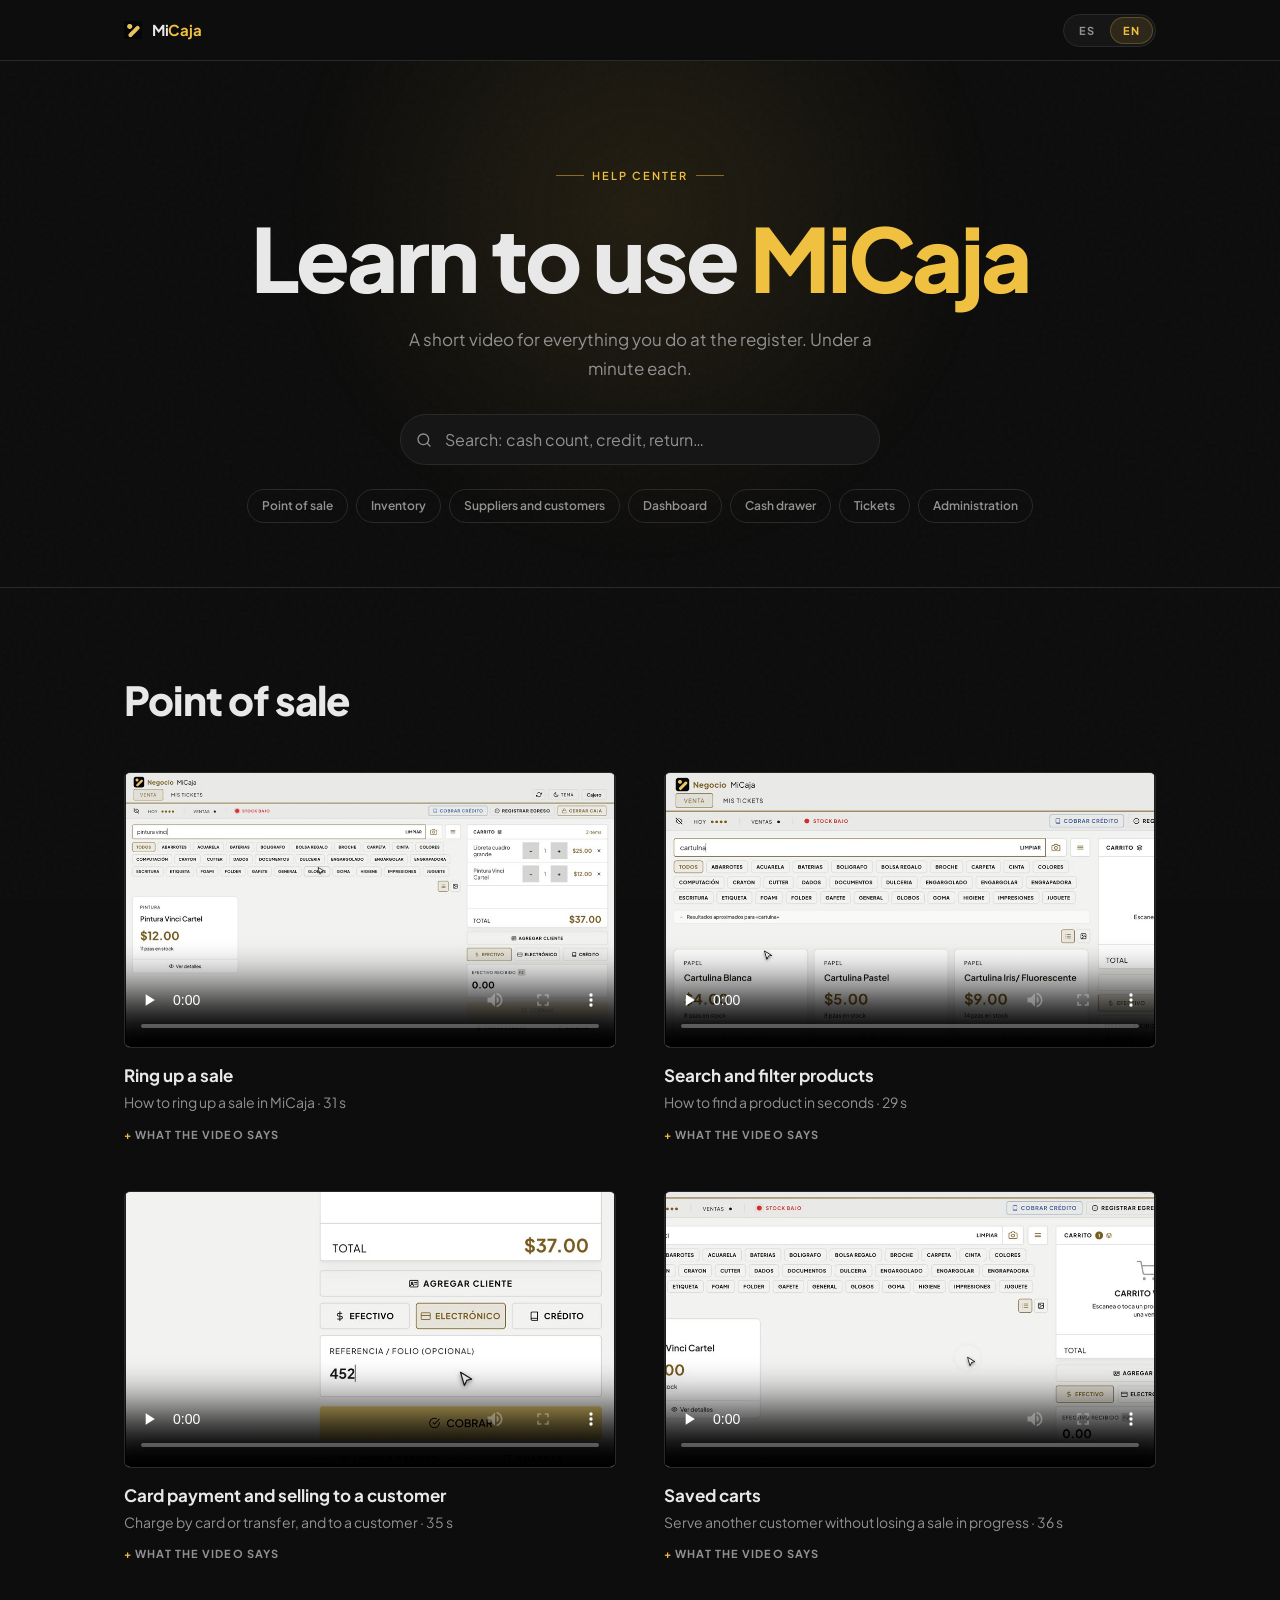
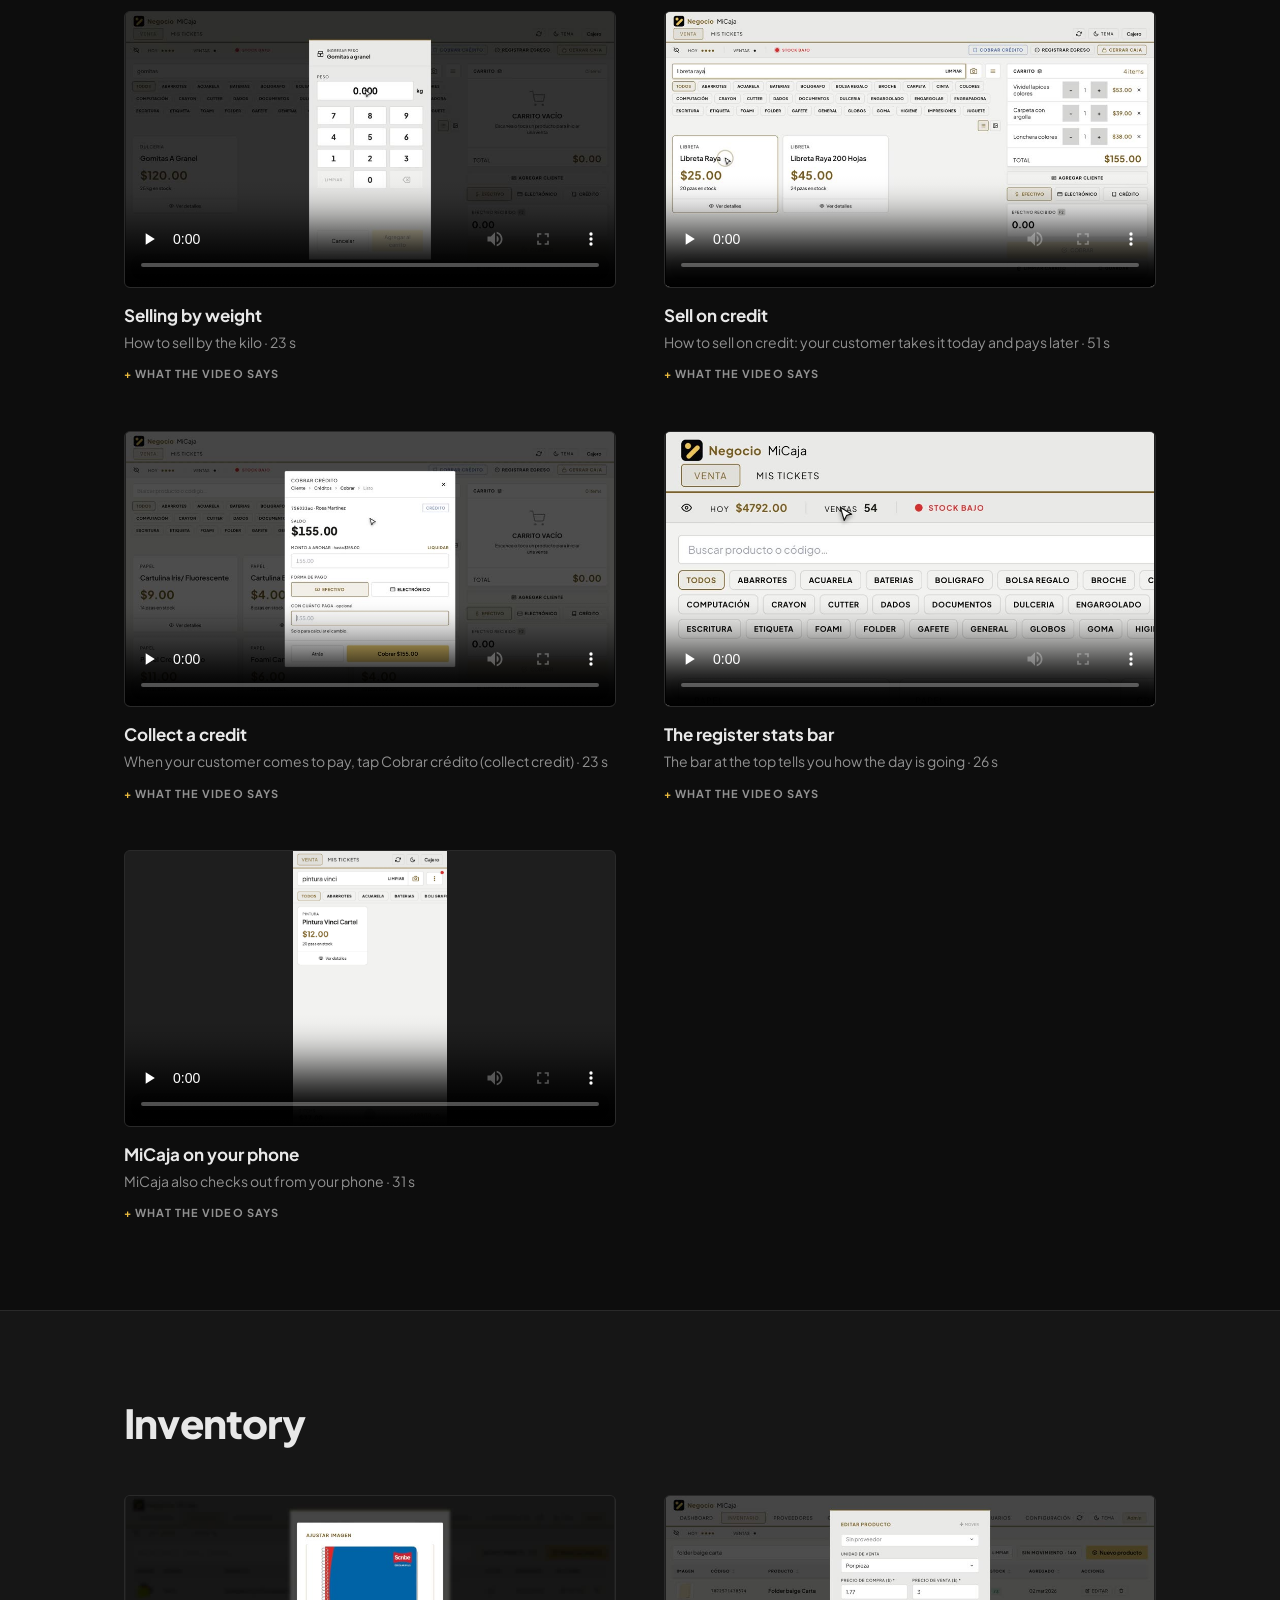
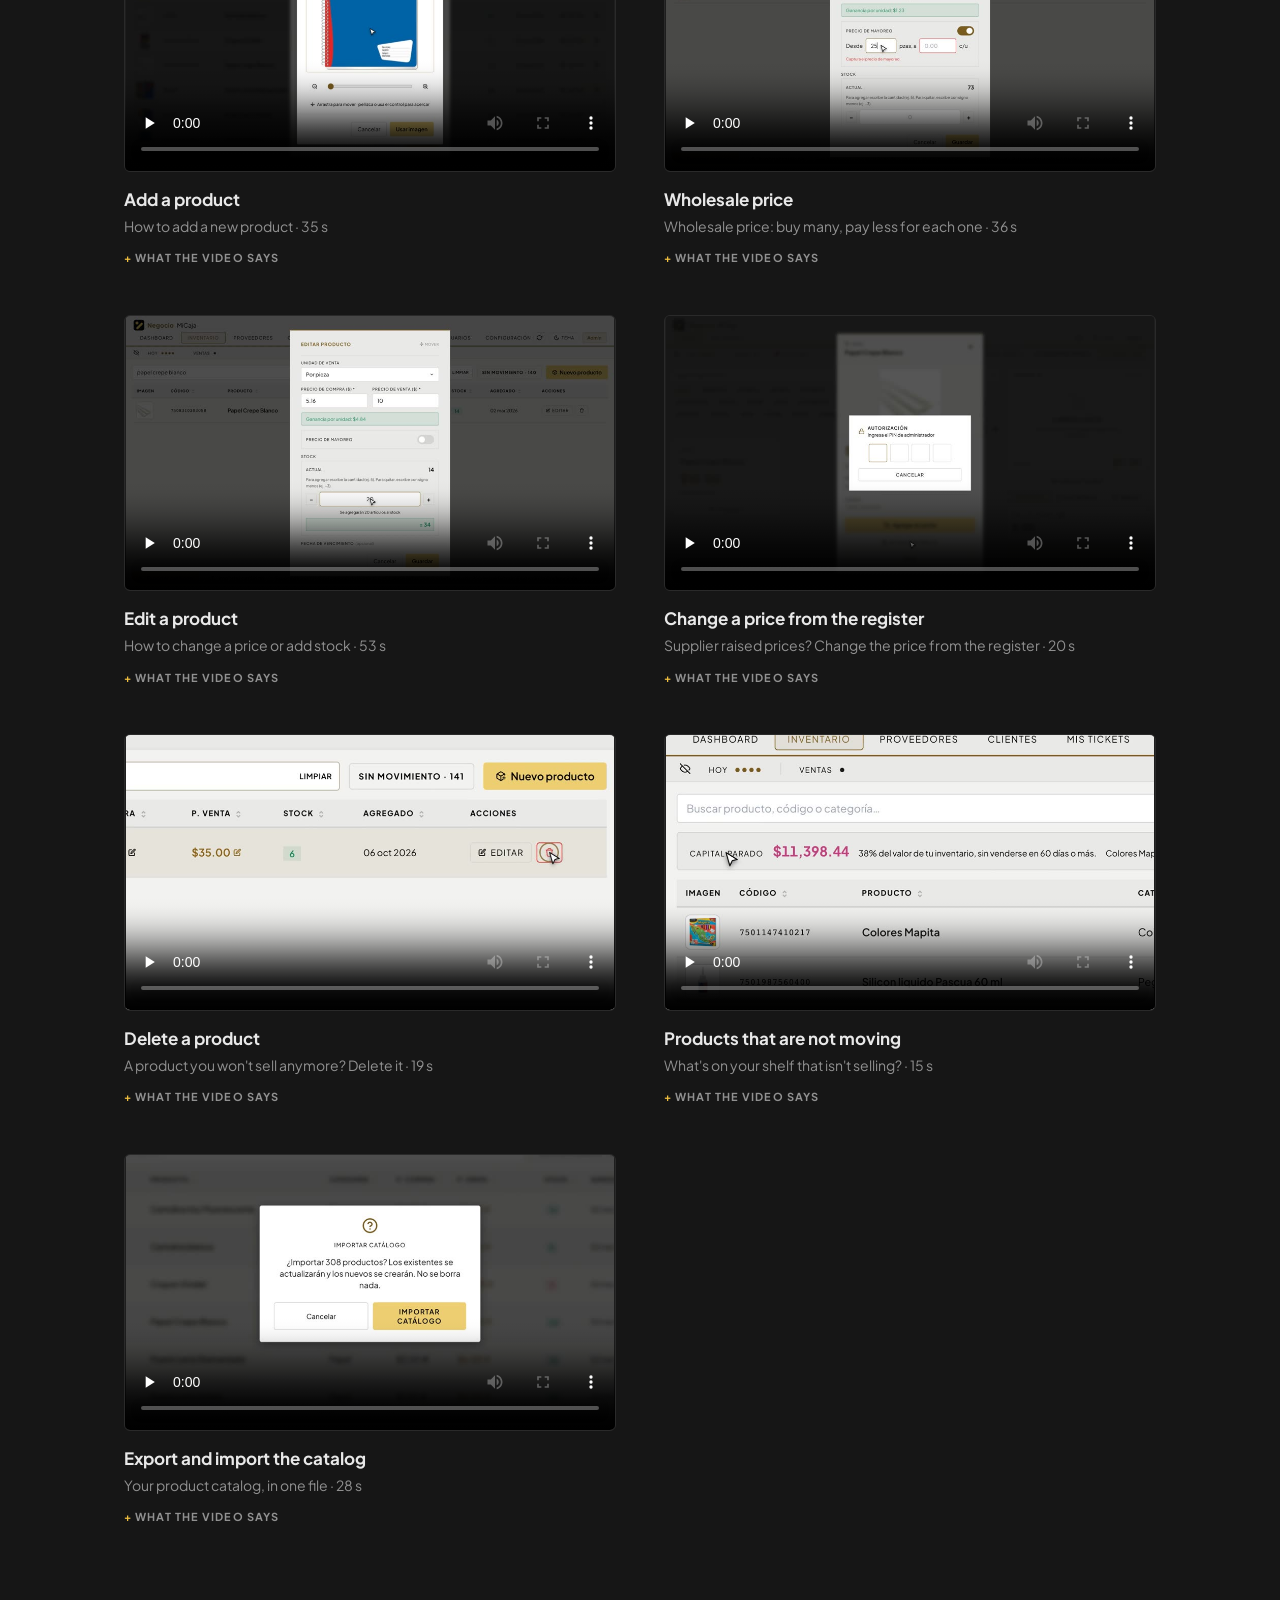
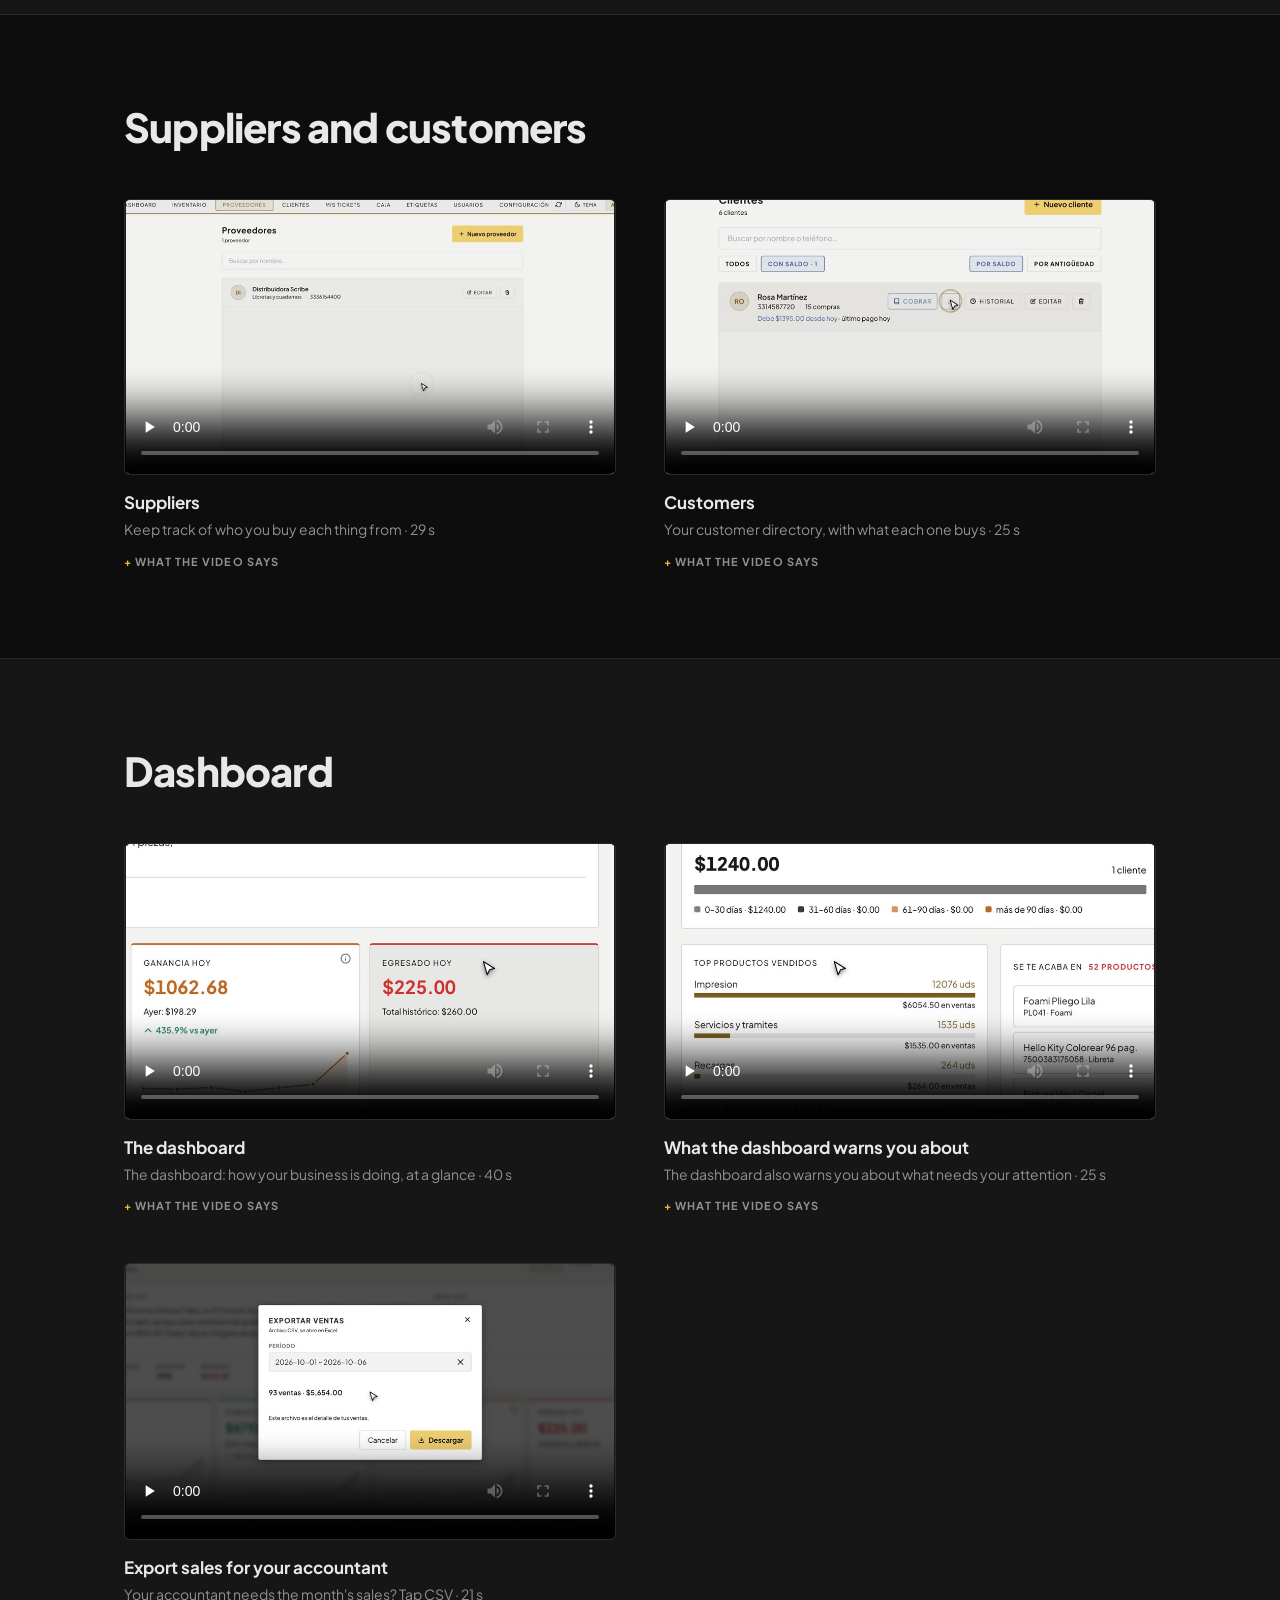
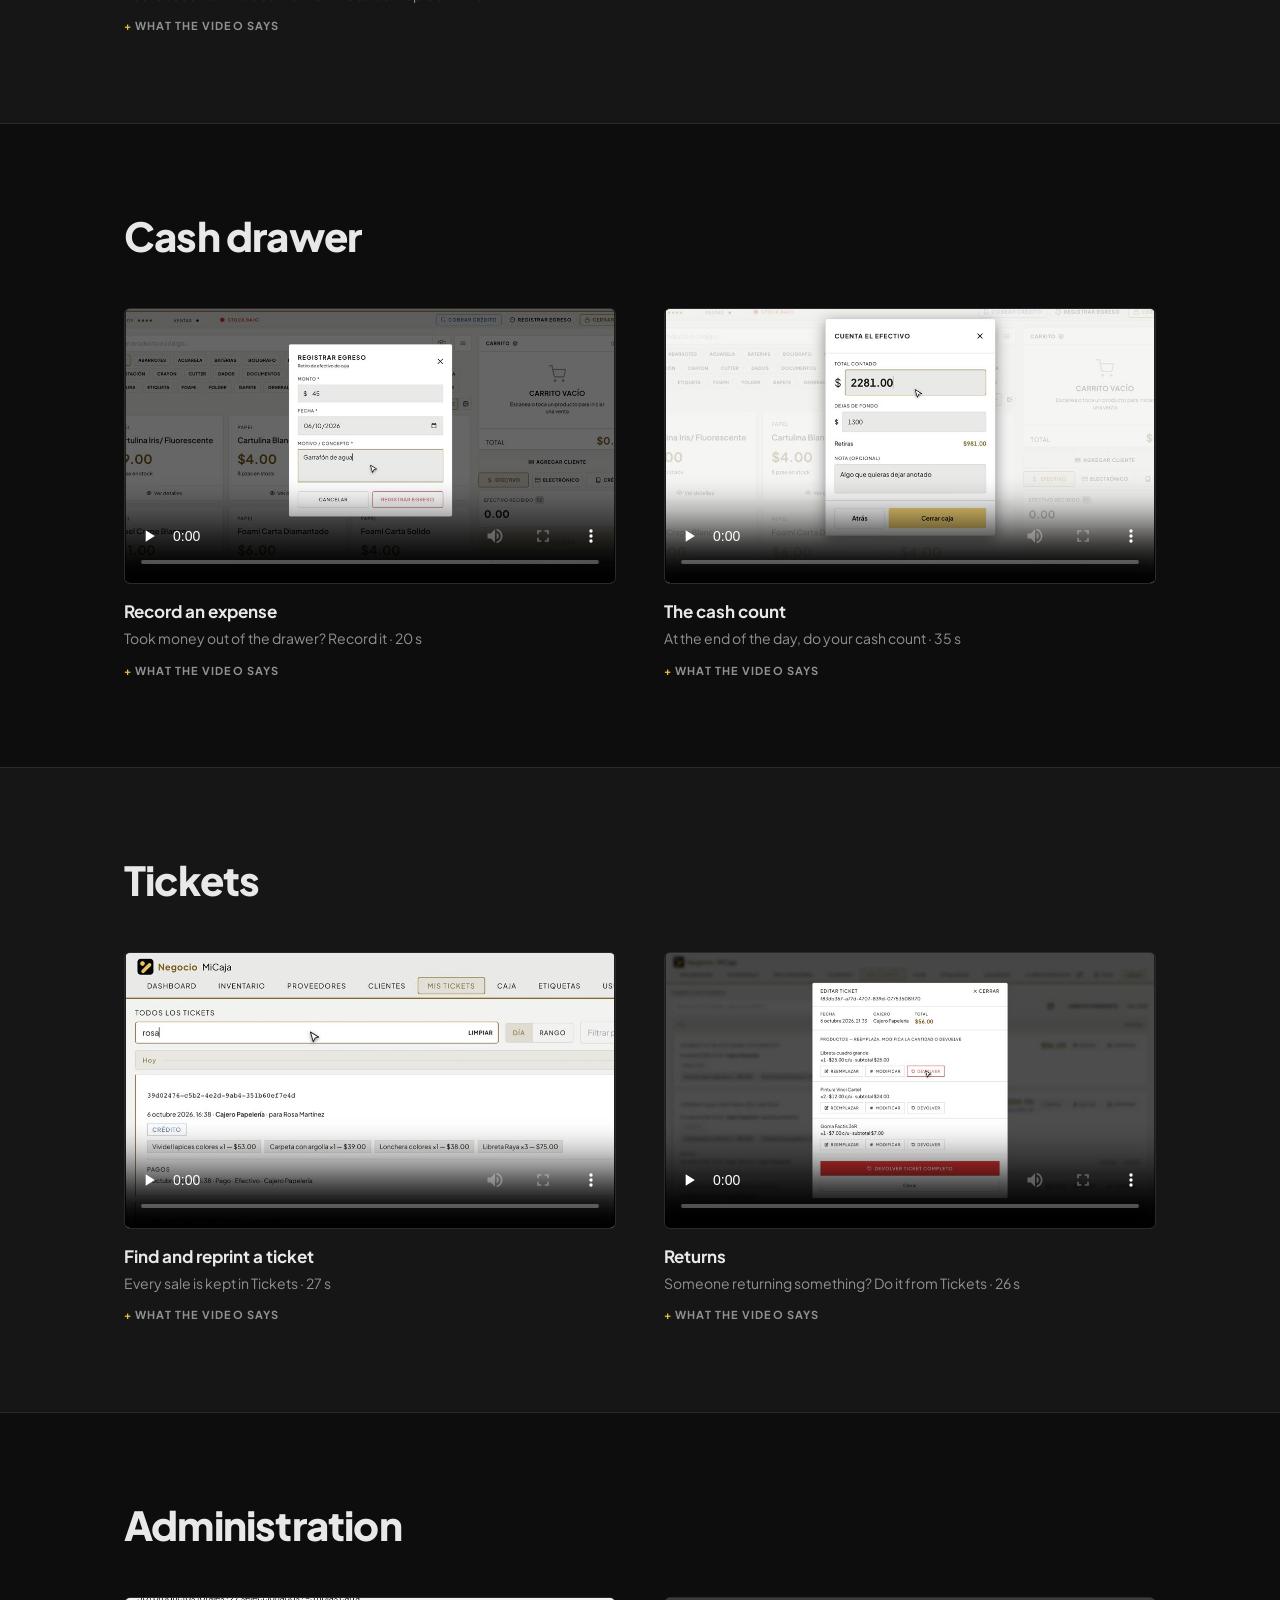
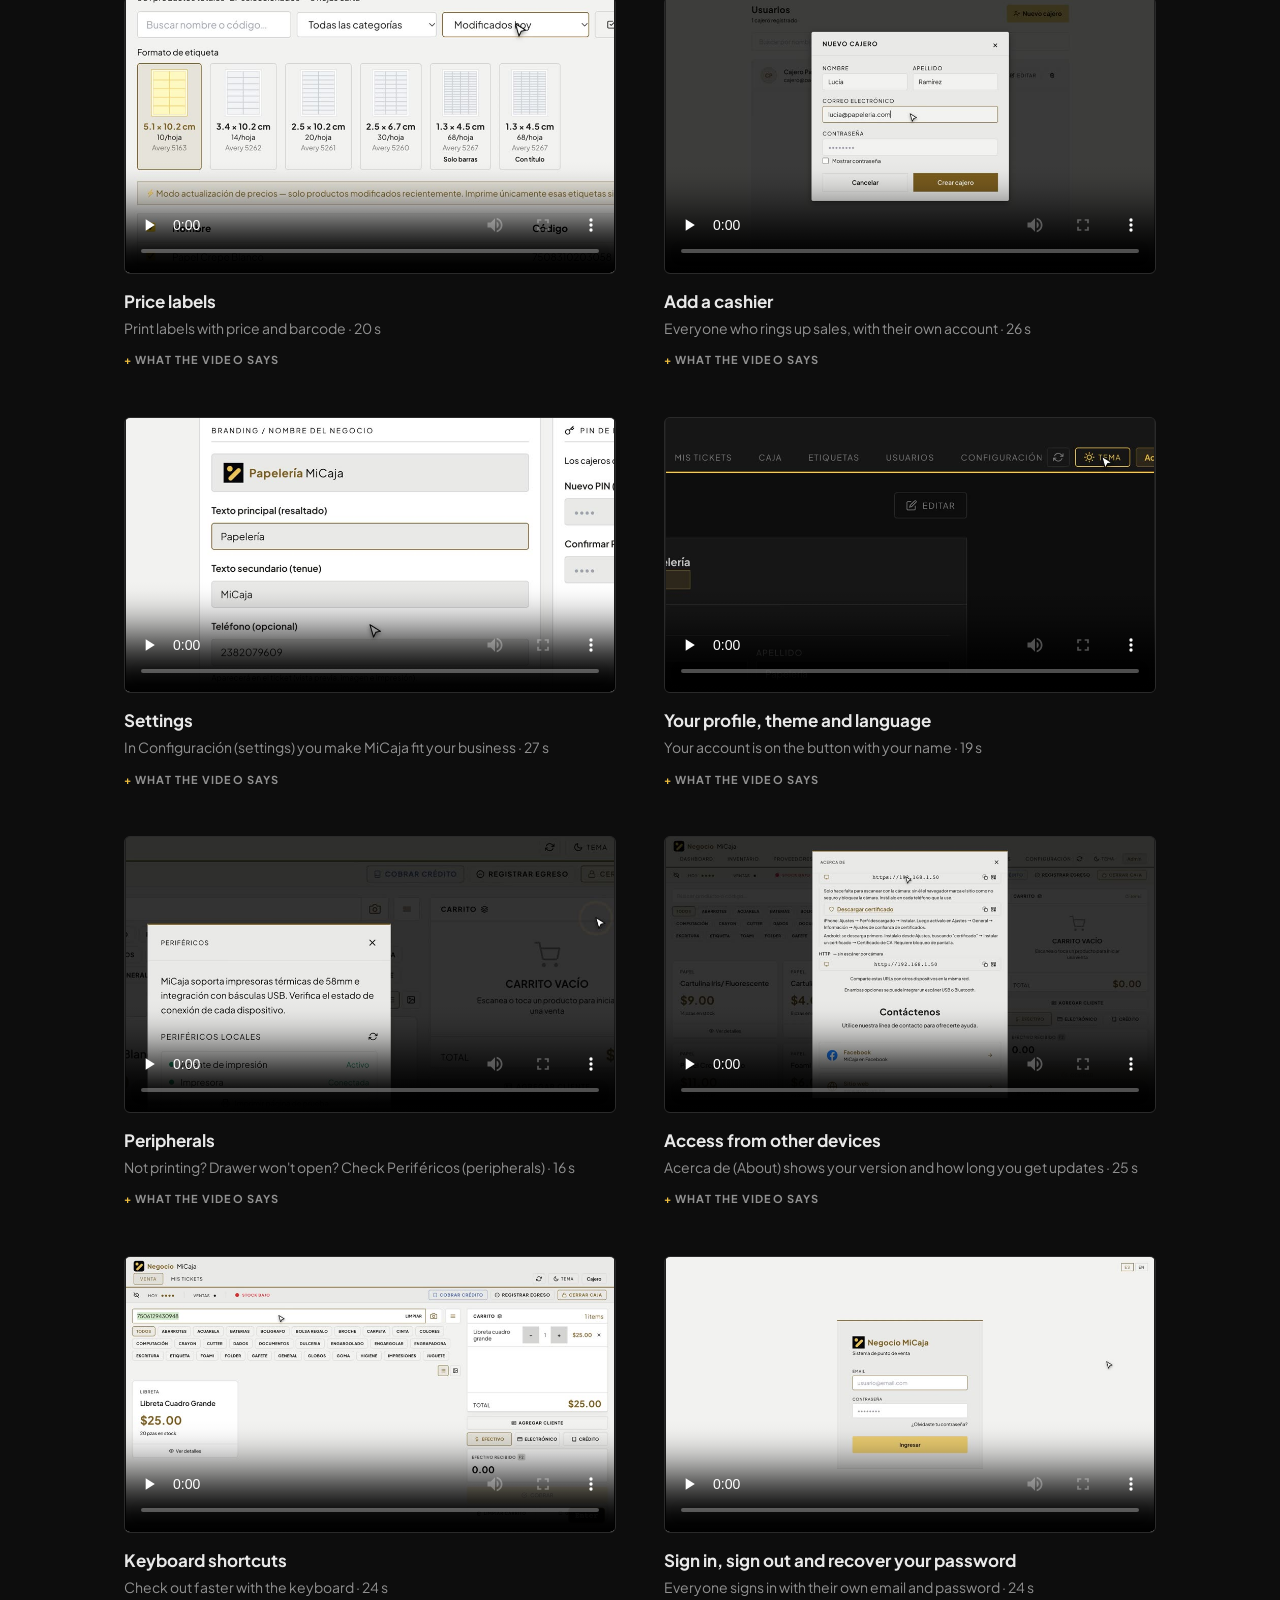
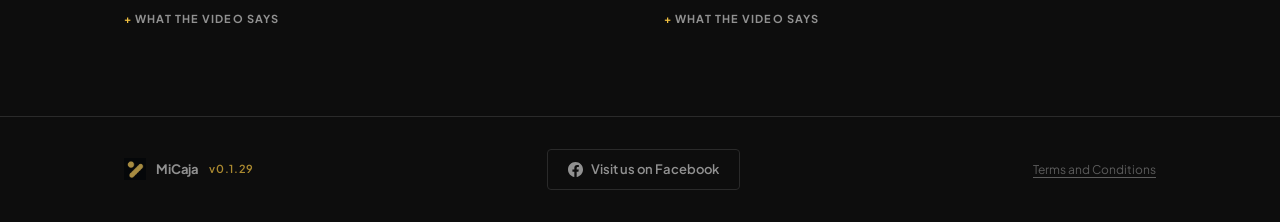
==== commit abc8e1ec: "ayuda: video de exportar e importar el catálogo" ====
--- a/ayuda.html
+++ b/ayuda.html
@@ -370,6 +370,25 @@
             </details>
           </div>
         </article>
+        <article class="ayuda-video fade-in" id="respaldo-catalogo" data-buscar-es="exportar e importar el catalogo tu catalogo de productos, en un archivo exportar catalogo baja todos tus productos con precios, stock y fotos para cargarlo en otra caja, o recuperarlo, usa importar catalogo micaja te dice cuantos productos trae: actualiza los que ya tienes y crea los nuevos importar nunca borra nada. para respaldar todo el sistema, ve a configuracion" data-buscar-en="export and import the catalog your product catalog, in one file exportar catalogo (export) downloads all your products with prices, stock and photos to load it on another register, or restore it, use importar catalogo (import) micaja tells you how many products it has: it updates the ones you have and creates the new ones importing never deletes anything. to back up the whole system, go to configuracion (settings)">
+          <video class="ayuda-player" controls preload="none" playsinline poster="ayuda/videos/respaldo-catalogo.jpg">
+            <source src="ayuda/videos/respaldo-catalogo.mp4" type="video/mp4" />
+            <track kind="subtitles" srclang="es" label="Español" src="ayuda/videos/respaldo-catalogo.es.vtt" default />
+            <track kind="subtitles" srclang="en" label="English" src="ayuda/videos/respaldo-catalogo.en.vtt" />
+          </video>
+          <div class="ayuda-video-texto">
+            <h3 class="ayuda-video-titulo" data-i18n="v.respaldo-catalogo.titulo">Exportar e importar el catálogo</h3>
+            <p class="ayuda-video-desc"><span data-i18n="v.respaldo-catalogo.desc">Tu catálogo de productos, en un archivo</span> · <span data-i18n="v.respaldo-catalogo.min">28 s</span></p>
+            <details class="ayuda-guion">
+              <summary data-i18n="ayuda.guion">Lo que dice el video</summary>
+              <p data-i18n="v.respaldo-catalogo.f0">Tu catálogo de productos, en un archivo</p>
+              <p data-i18n="v.respaldo-catalogo.f1"><strong>Exportar catálogo</strong> baja todos tus productos con precios, stock y fotos</p>
+              <p data-i18n="v.respaldo-catalogo.f2">Para cargarlo en otra caja, o recuperarlo, usa <strong>Importar catálogo</strong></p>
+              <p data-i18n="v.respaldo-catalogo.f3">MiCaja te dice cuántos productos trae: actualiza los que ya tienes y crea los nuevos</p>
+              <p data-i18n="v.respaldo-catalogo.f4">Importar nunca borra nada. Para respaldar todo el sistema, ve a Configuración</p>
+            </details>
+          </div>
+        </article>
       </div>
     </div>
   </section>
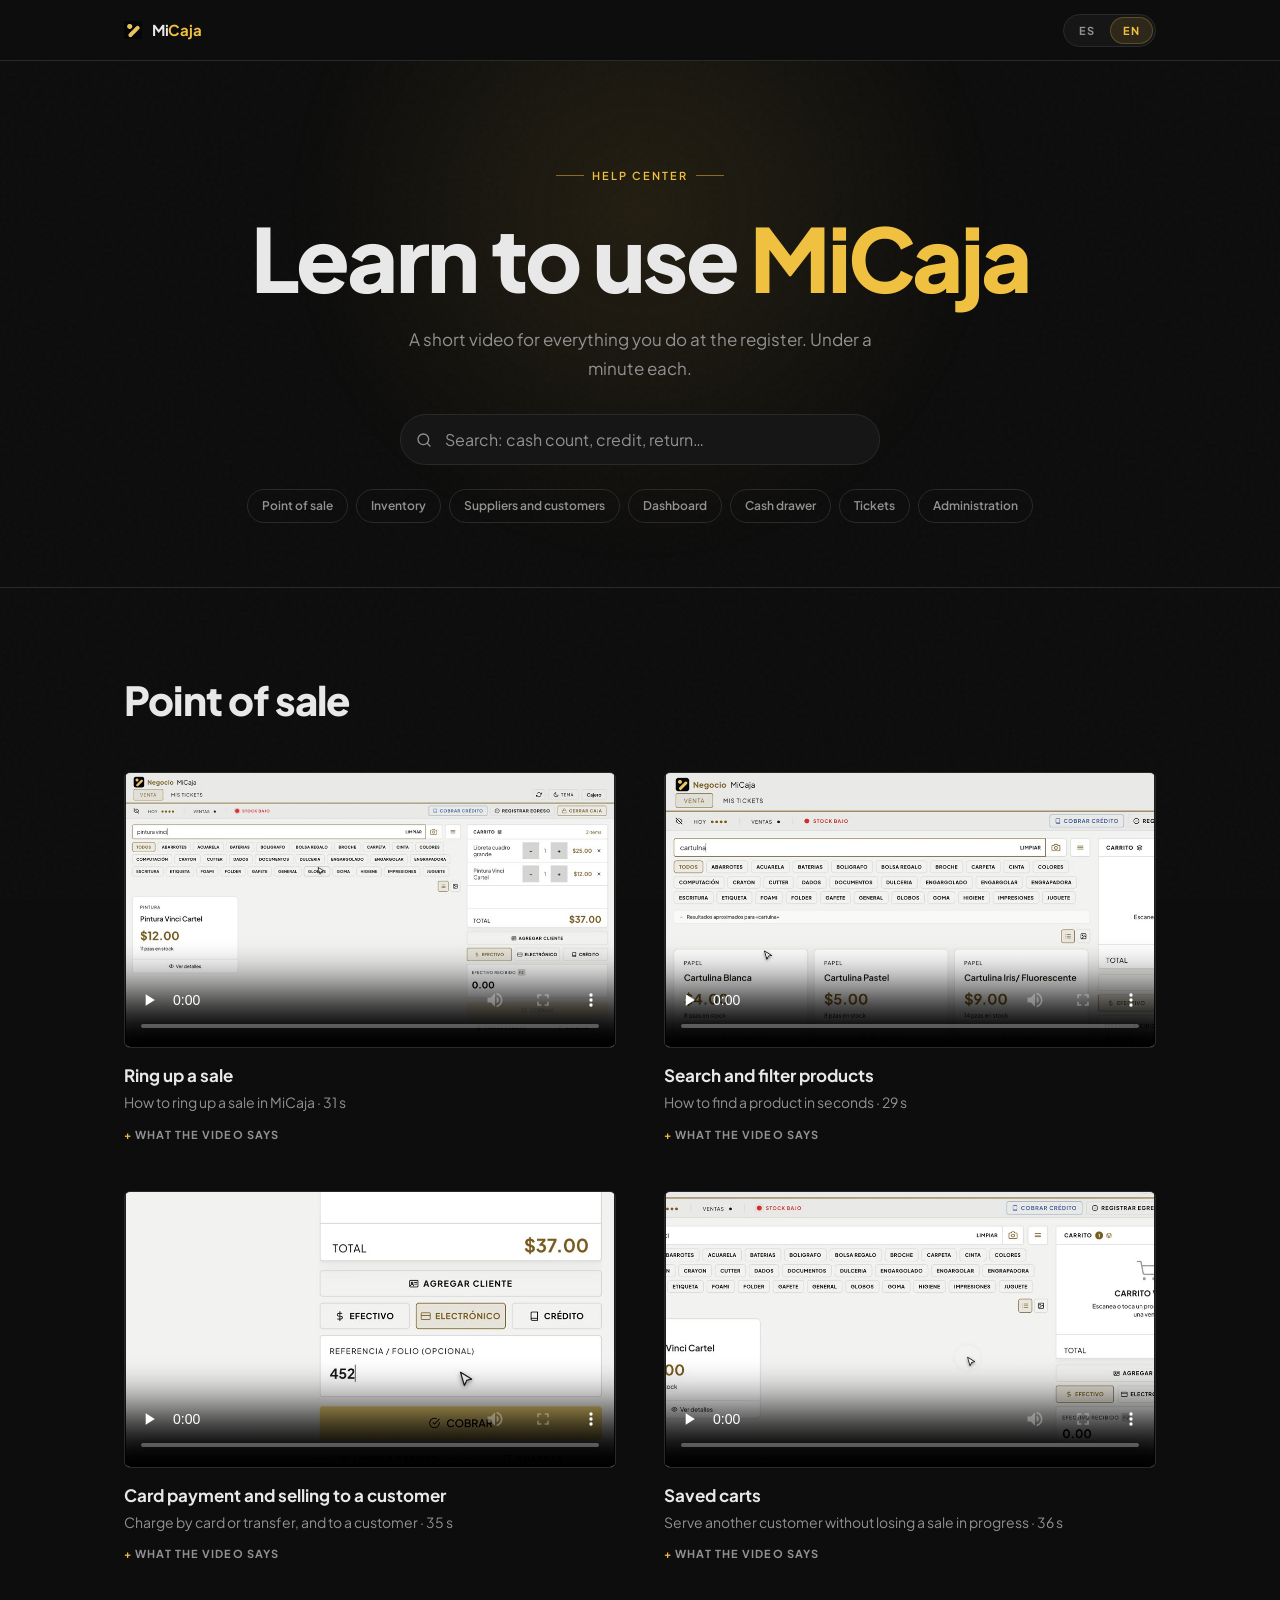
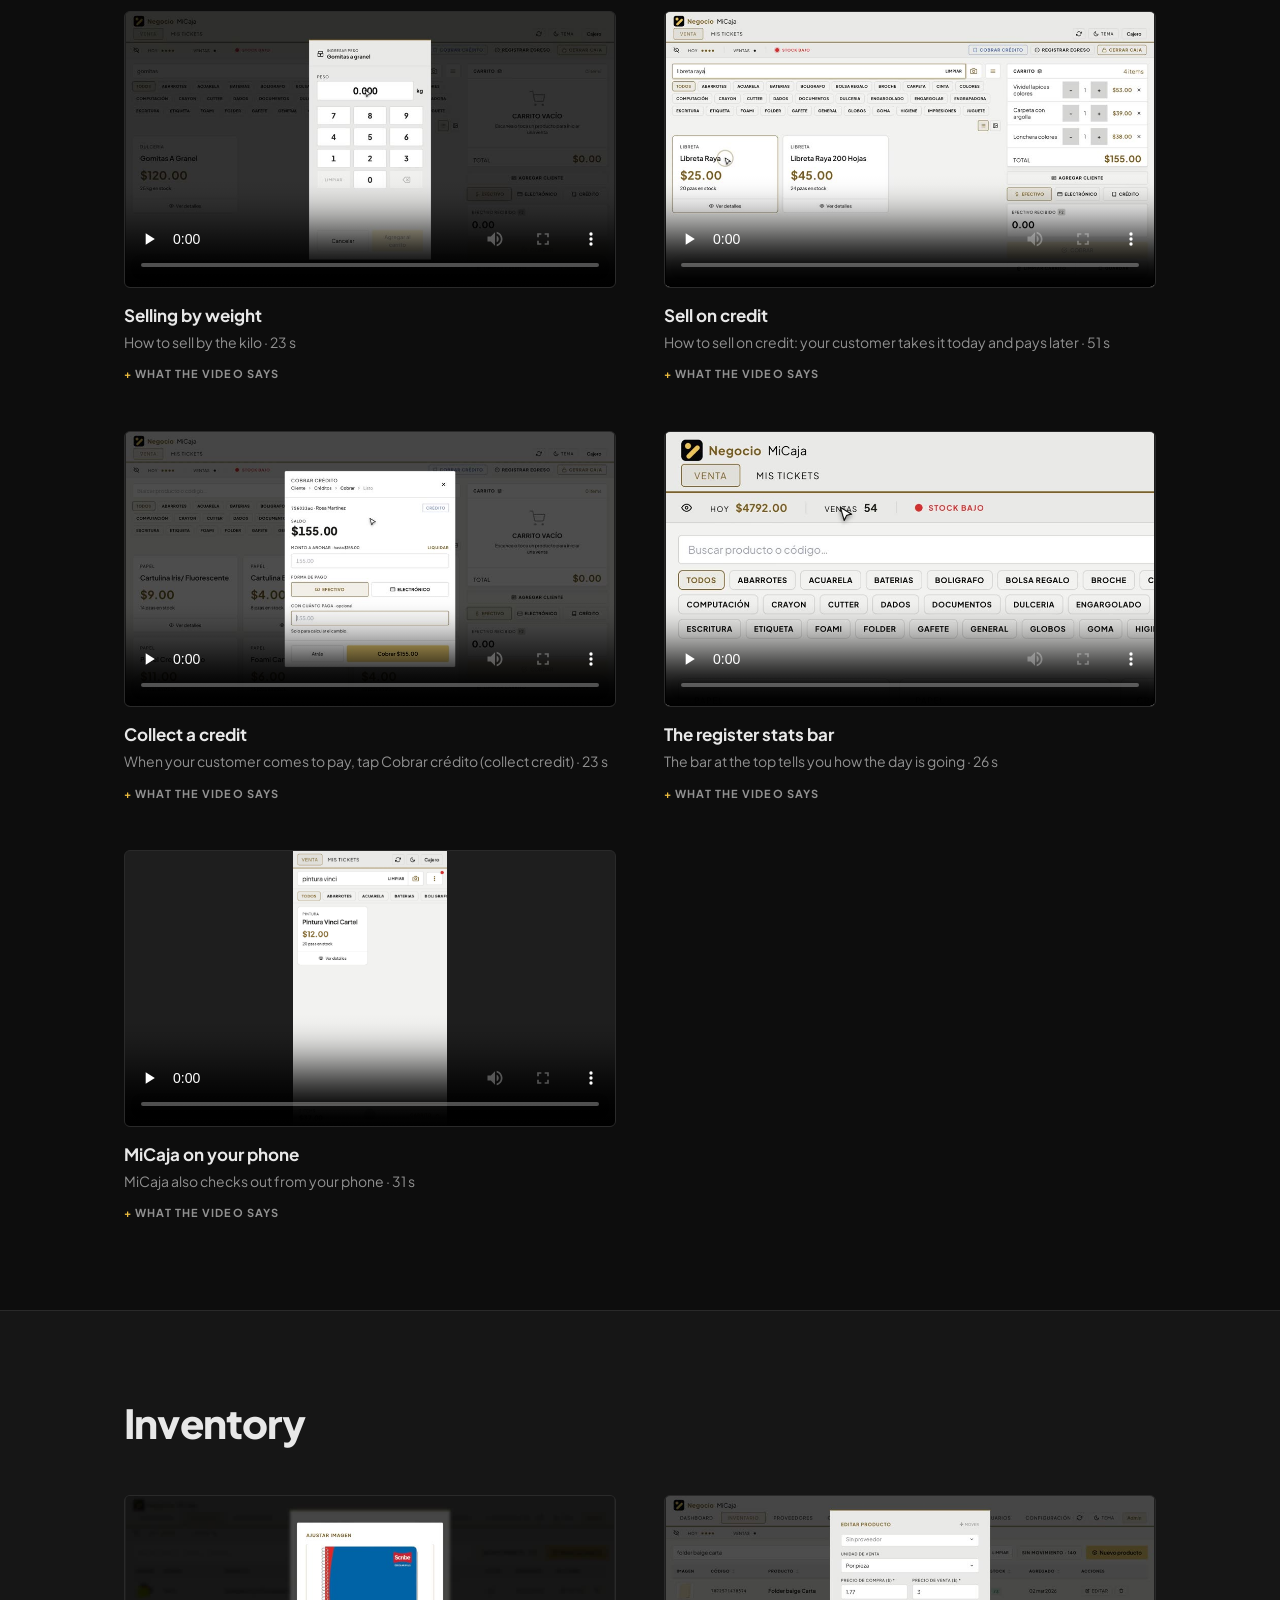
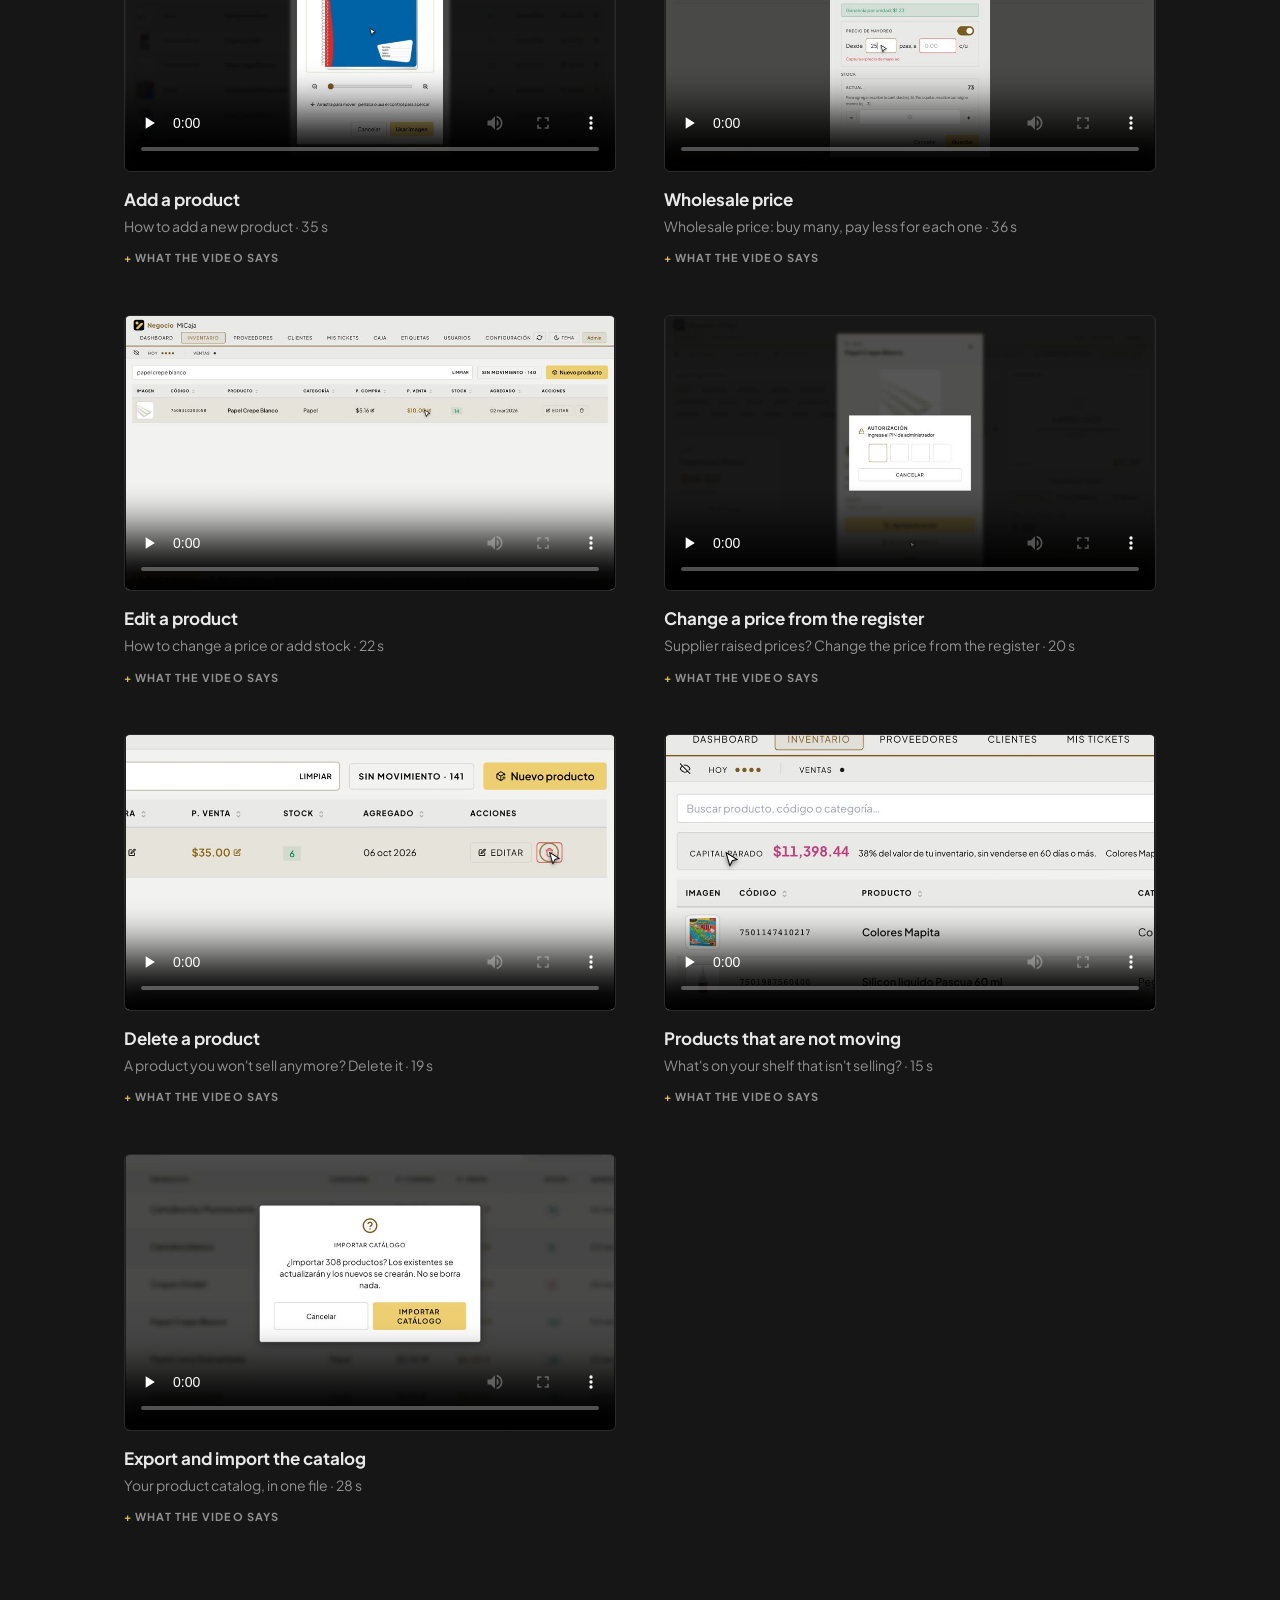
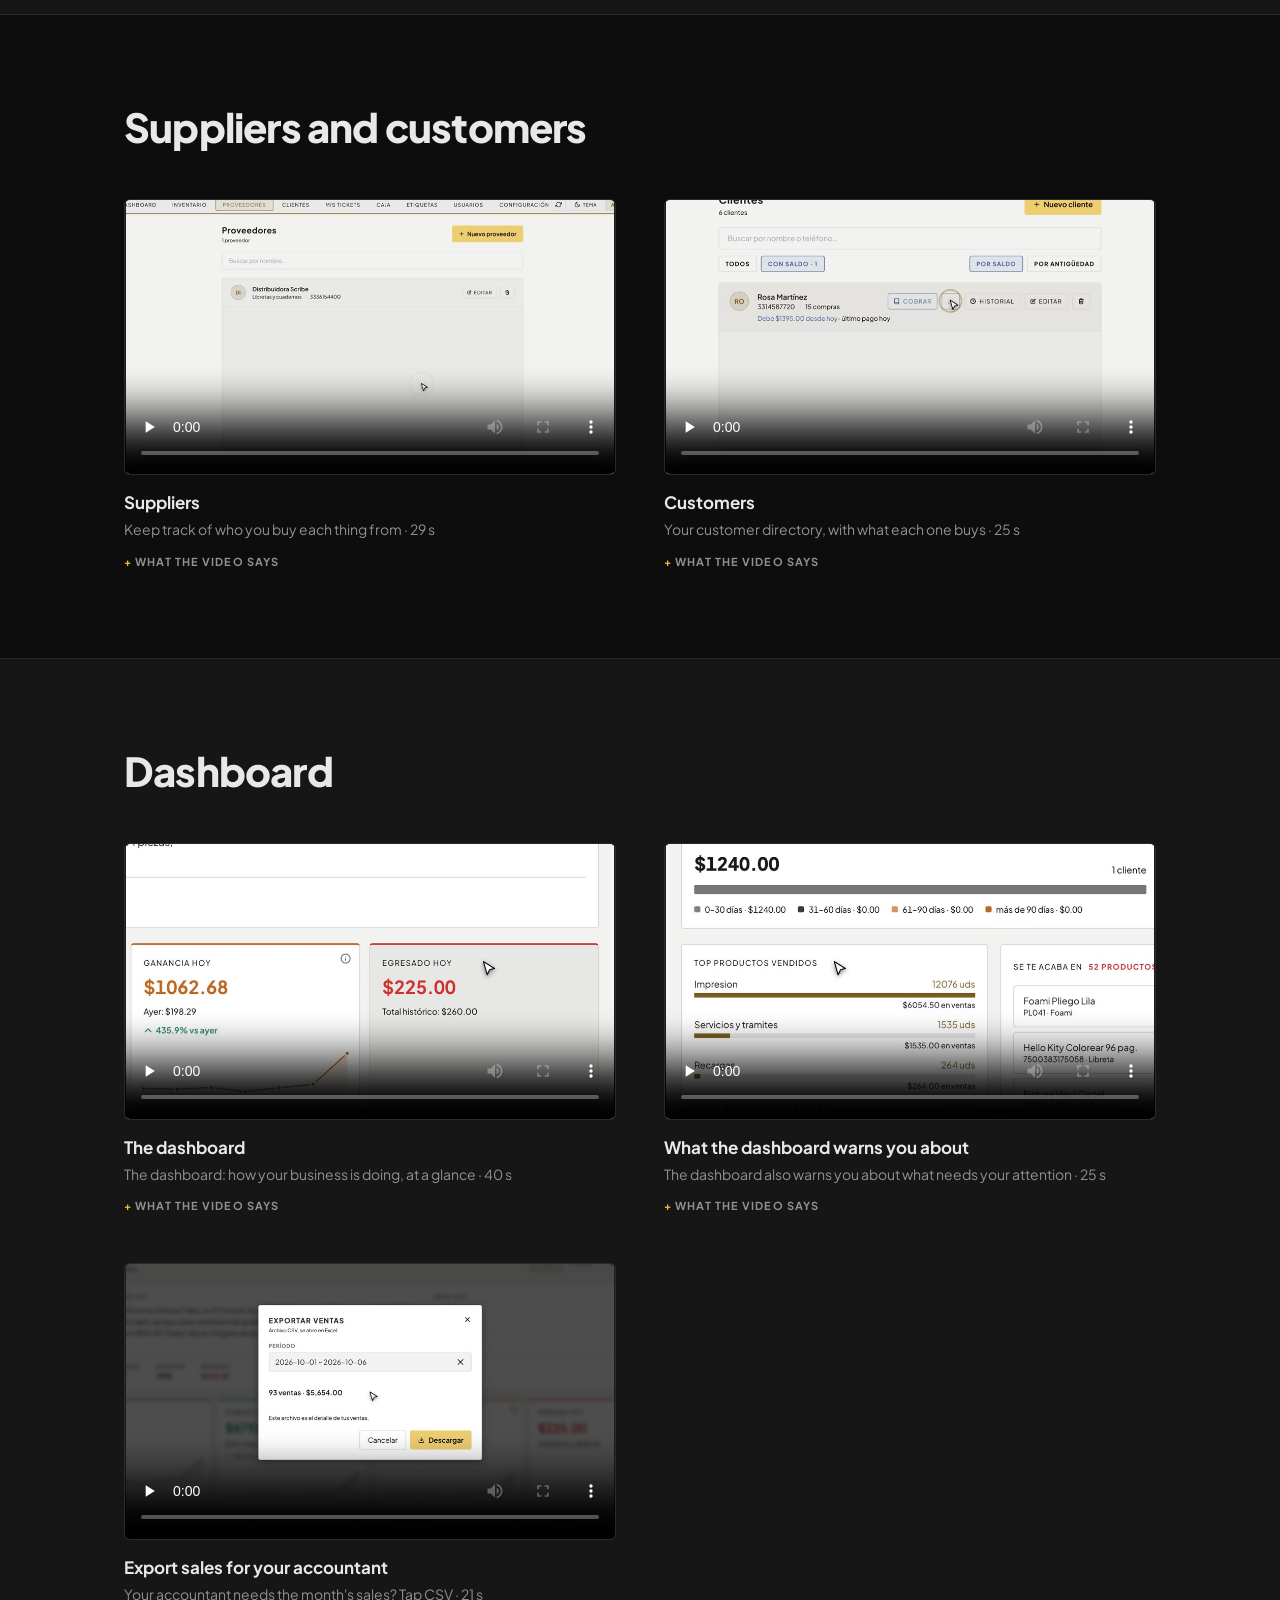
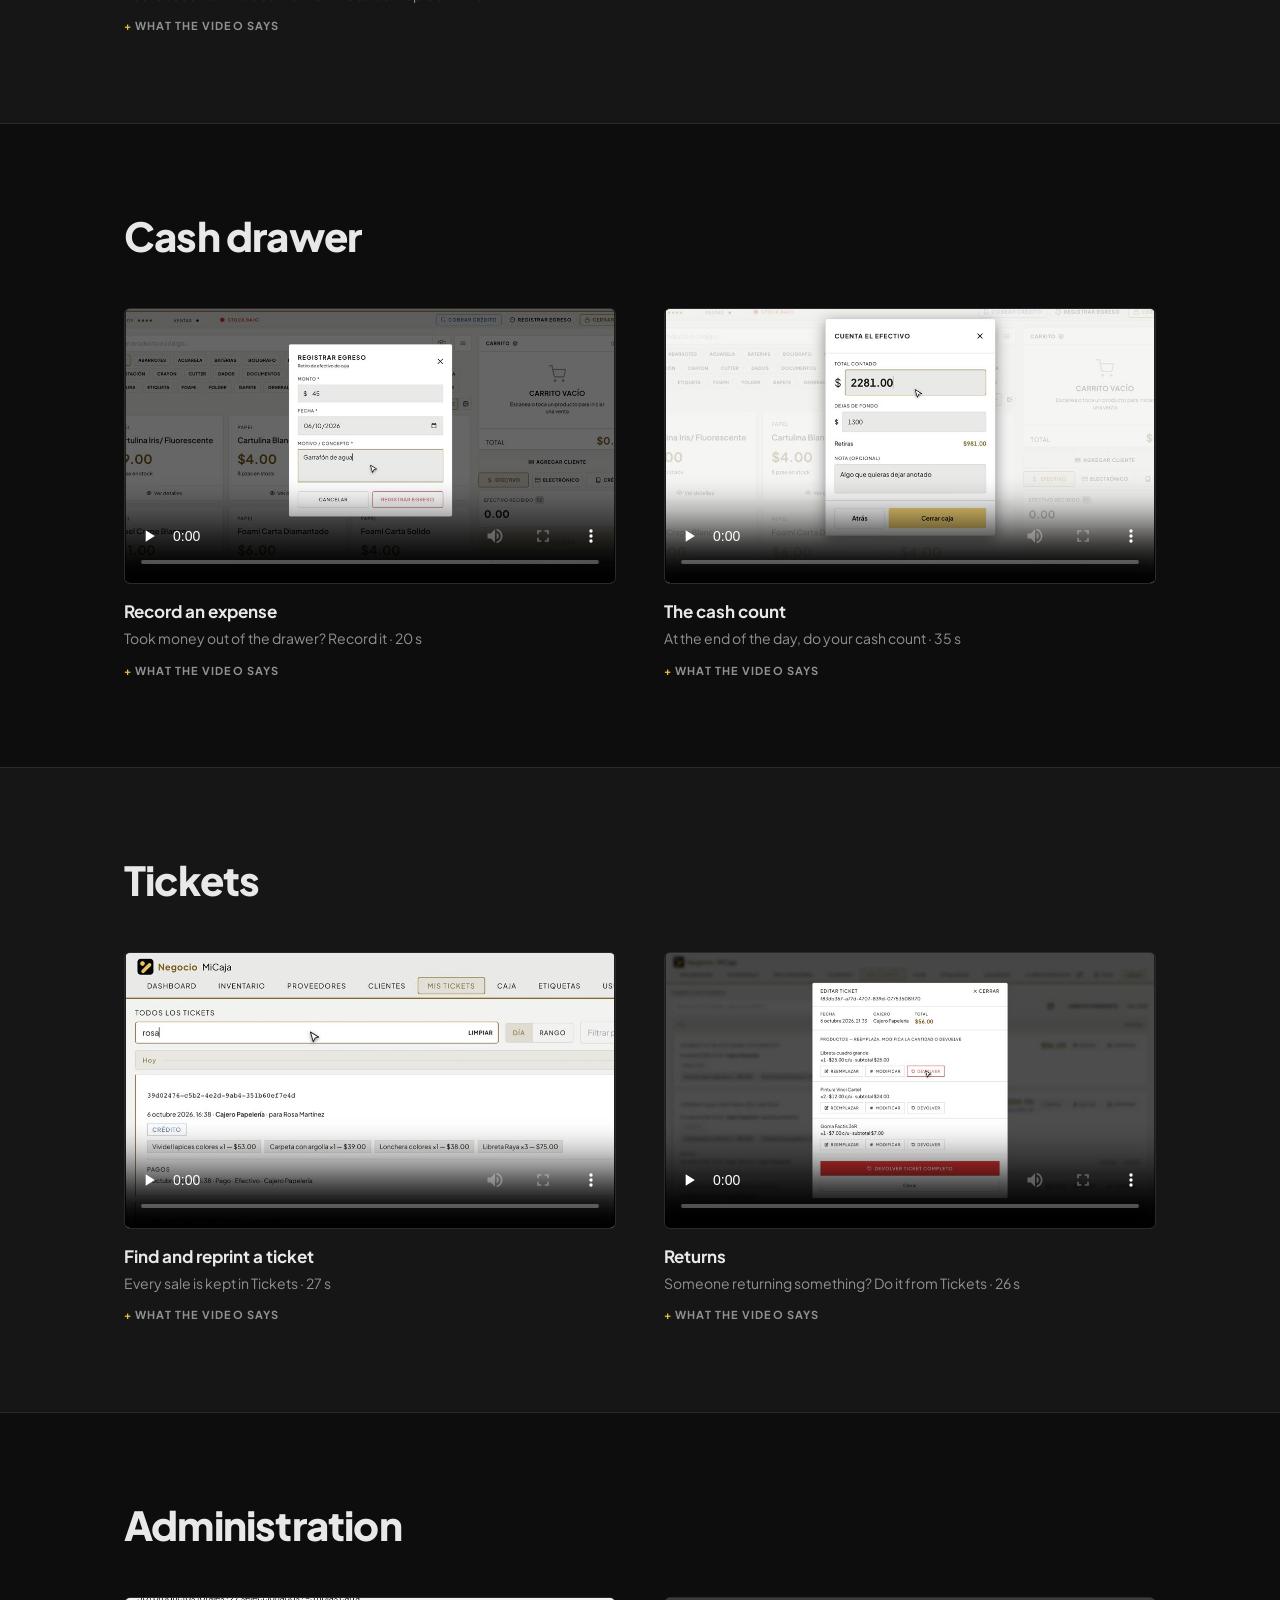
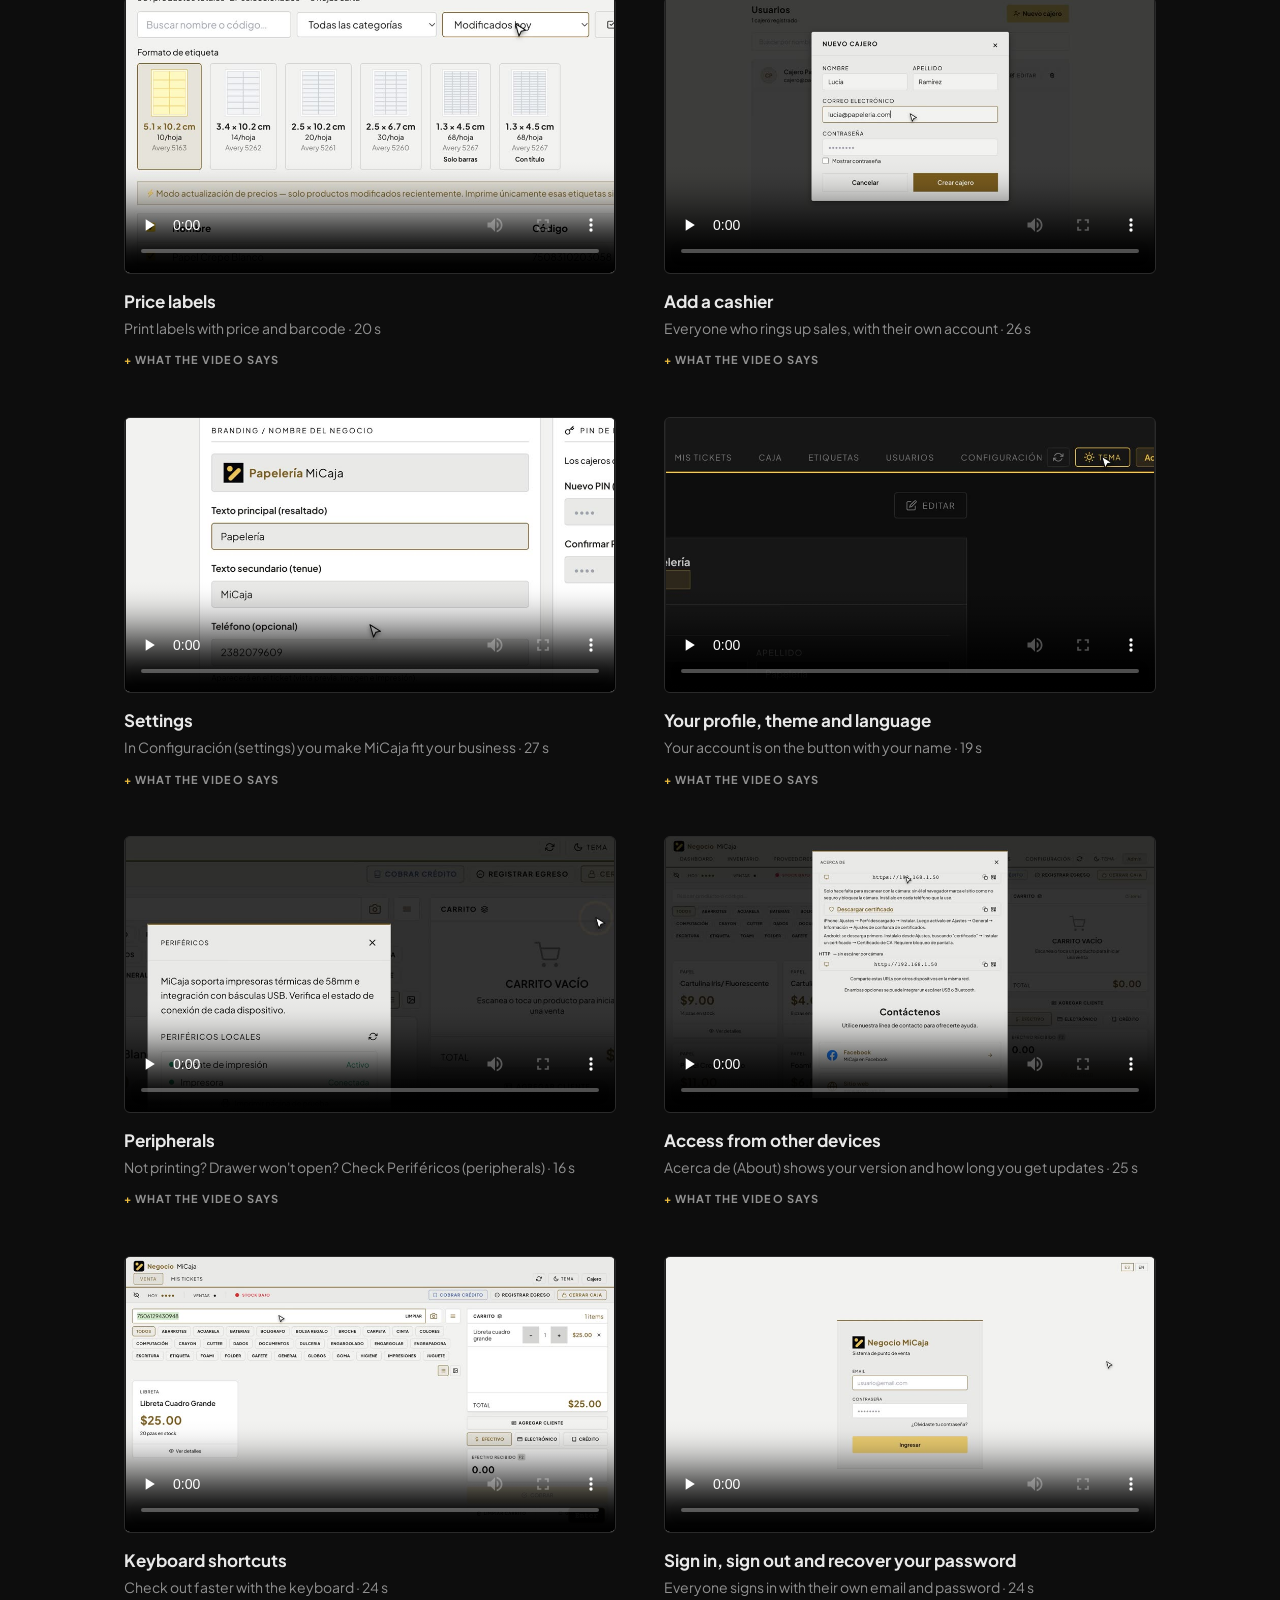
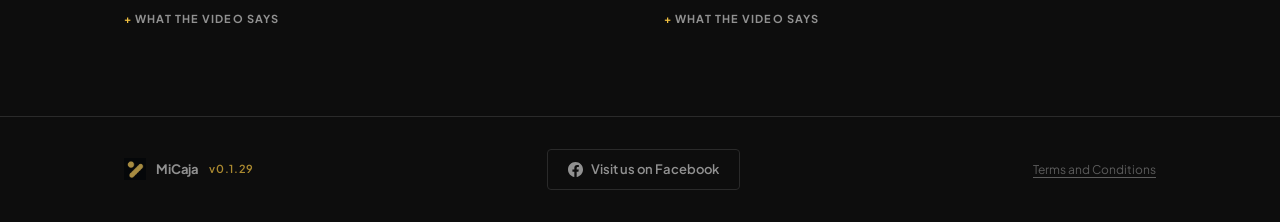
==== commit fb64772b: "ayuda: editar-producto regrabado con la voz corregida La frase del stock salía como sílabas sin sent" ====
--- a/ayuda.html
+++ b/ayuda.html
@@ -293,7 +293,7 @@
             </details>
           </div>
         </article>
-        <article class="ayuda-video fade-in" id="editar-producto" data-buscar-es="editar un producto como cambiar un precio o sumar mercancia para cambiar el precio, tocalo en la tabla escribe el nuevo y presiona enter: se guarda al momento para lo demas, abre editar ¿llego mercancia? escribe cuantas llegaron y micaja las suma guarda, y el inventario queda al dia" data-buscar-en="edit a product how to change a price or add stock to change the price, tap it in the table type the new one and press enter: it saves right away for everything else, open editar (edit) new stock arrived? type how many and micaja adds them up save, and your inventory is up to date">
+        <article class="ayuda-video fade-in" id="editar-producto" data-buscar-es="editar un producto como cambiar un precio o sumar mercancia para cambiar el precio, tocalo en la tabla escribe el nuevo y presiona enter: se guarda al momento para lo demas, abre editar si llego mercancia, escribe cuantas piezas llegaron y micaja las suma guarda, y el inventario queda al dia" data-buscar-en="edit a product how to change a price or add stock to change the price, tap it in the table type the new one and press enter: it saves right away for everything else, open editar (edit) new stock arrived? type how many and micaja adds them up save, and your inventory is up to date">
           <video class="ayuda-player" controls preload="none" playsinline poster="ayuda/videos/editar-producto.jpg">
             <source src="ayuda/videos/editar-producto.mp4" type="video/mp4" />
             <track kind="subtitles" srclang="es" label="Español" src="ayuda/videos/editar-producto.es.vtt" default />
@@ -301,14 +301,14 @@
           </video>
           <div class="ayuda-video-texto">
             <h3 class="ayuda-video-titulo" data-i18n="v.editar-producto.titulo">Editar un producto</h3>
-            <p class="ayuda-video-desc"><span data-i18n="v.editar-producto.desc">Cómo cambiar un precio o sumar mercancía</span> · <span data-i18n="v.editar-producto.min">53 s</span></p>
+            <p class="ayuda-video-desc"><span data-i18n="v.editar-producto.desc">Cómo cambiar un precio o sumar mercancía</span> · <span data-i18n="v.editar-producto.min">22 s</span></p>
             <details class="ayuda-guion">
               <summary data-i18n="ayuda.guion">Lo que dice el video</summary>
               <p data-i18n="v.editar-producto.f0">Cómo <strong>cambiar un precio</strong> o <strong>sumar mercancía</strong></p>
               <p data-i18n="v.editar-producto.f1">Para cambiar el precio, tócalo en la tabla</p>
               <p data-i18n="v.editar-producto.f2">Escribe el nuevo y presiona Enter: se guarda al momento</p>
               <p data-i18n="v.editar-producto.f3">Para lo demás, abre <strong>Editar</strong></p>
-              <p data-i18n="v.editar-producto.f4">¿Llegó mercancía? Escribe cuántas llegaron y MiCaja las suma</p>
+              <p data-i18n="v.editar-producto.f4">Si llegó mercancía, escribe cuántas piezas llegaron y MiCaja las suma</p>
               <p data-i18n="v.editar-producto.f5">Guarda, y el inventario queda al día</p>
             </details>
           </div>
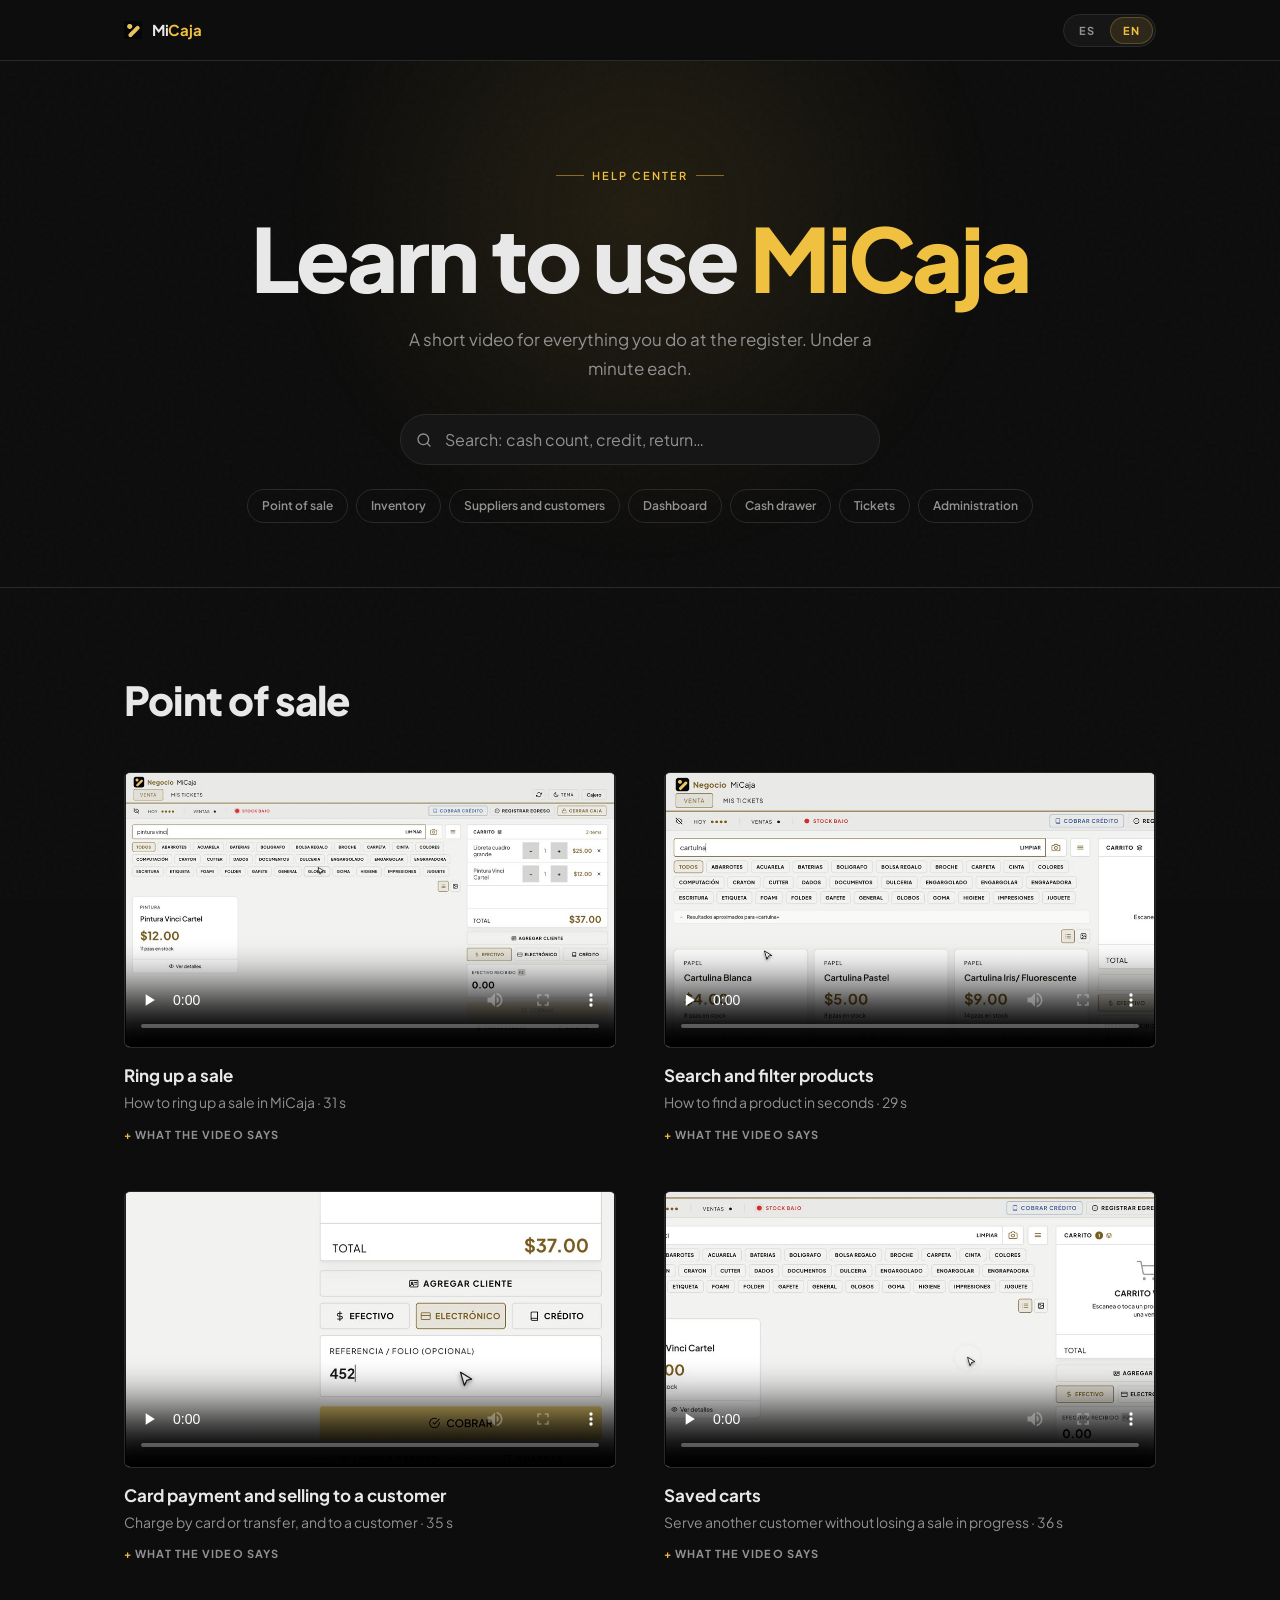
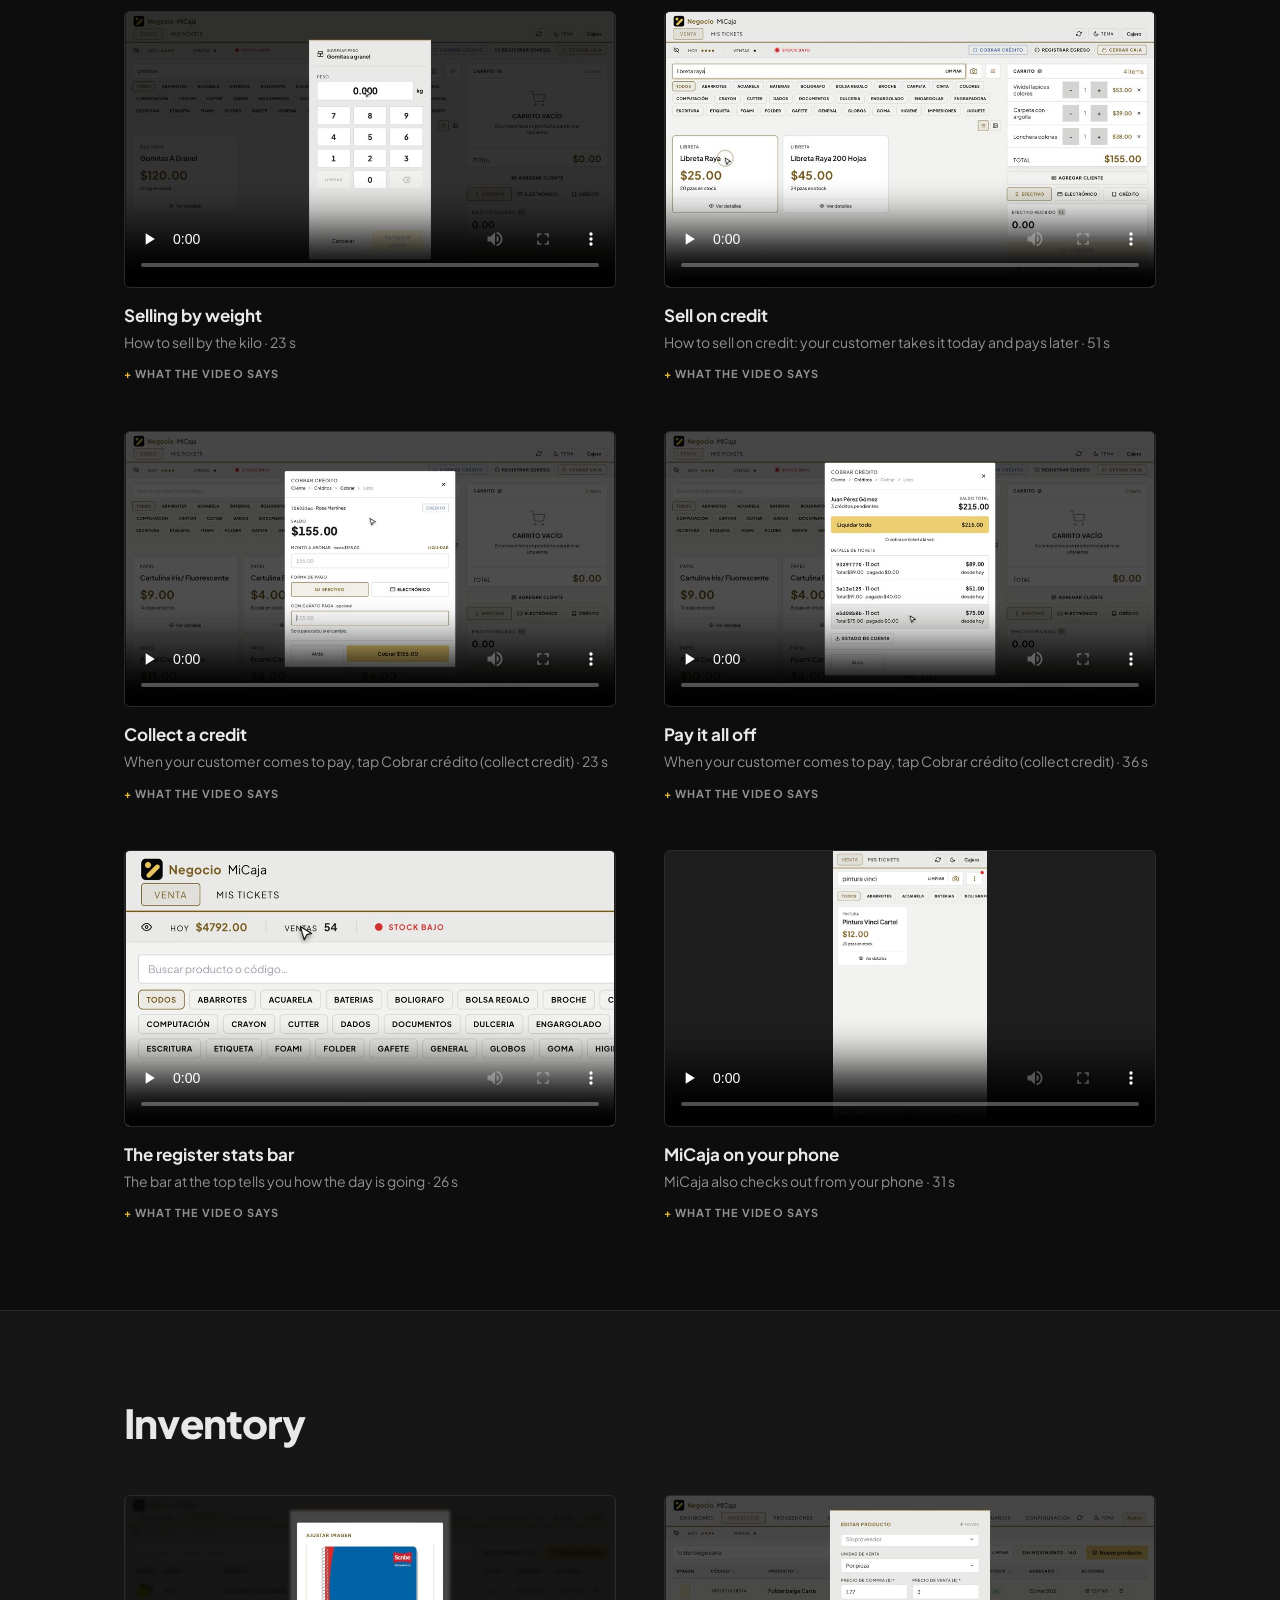
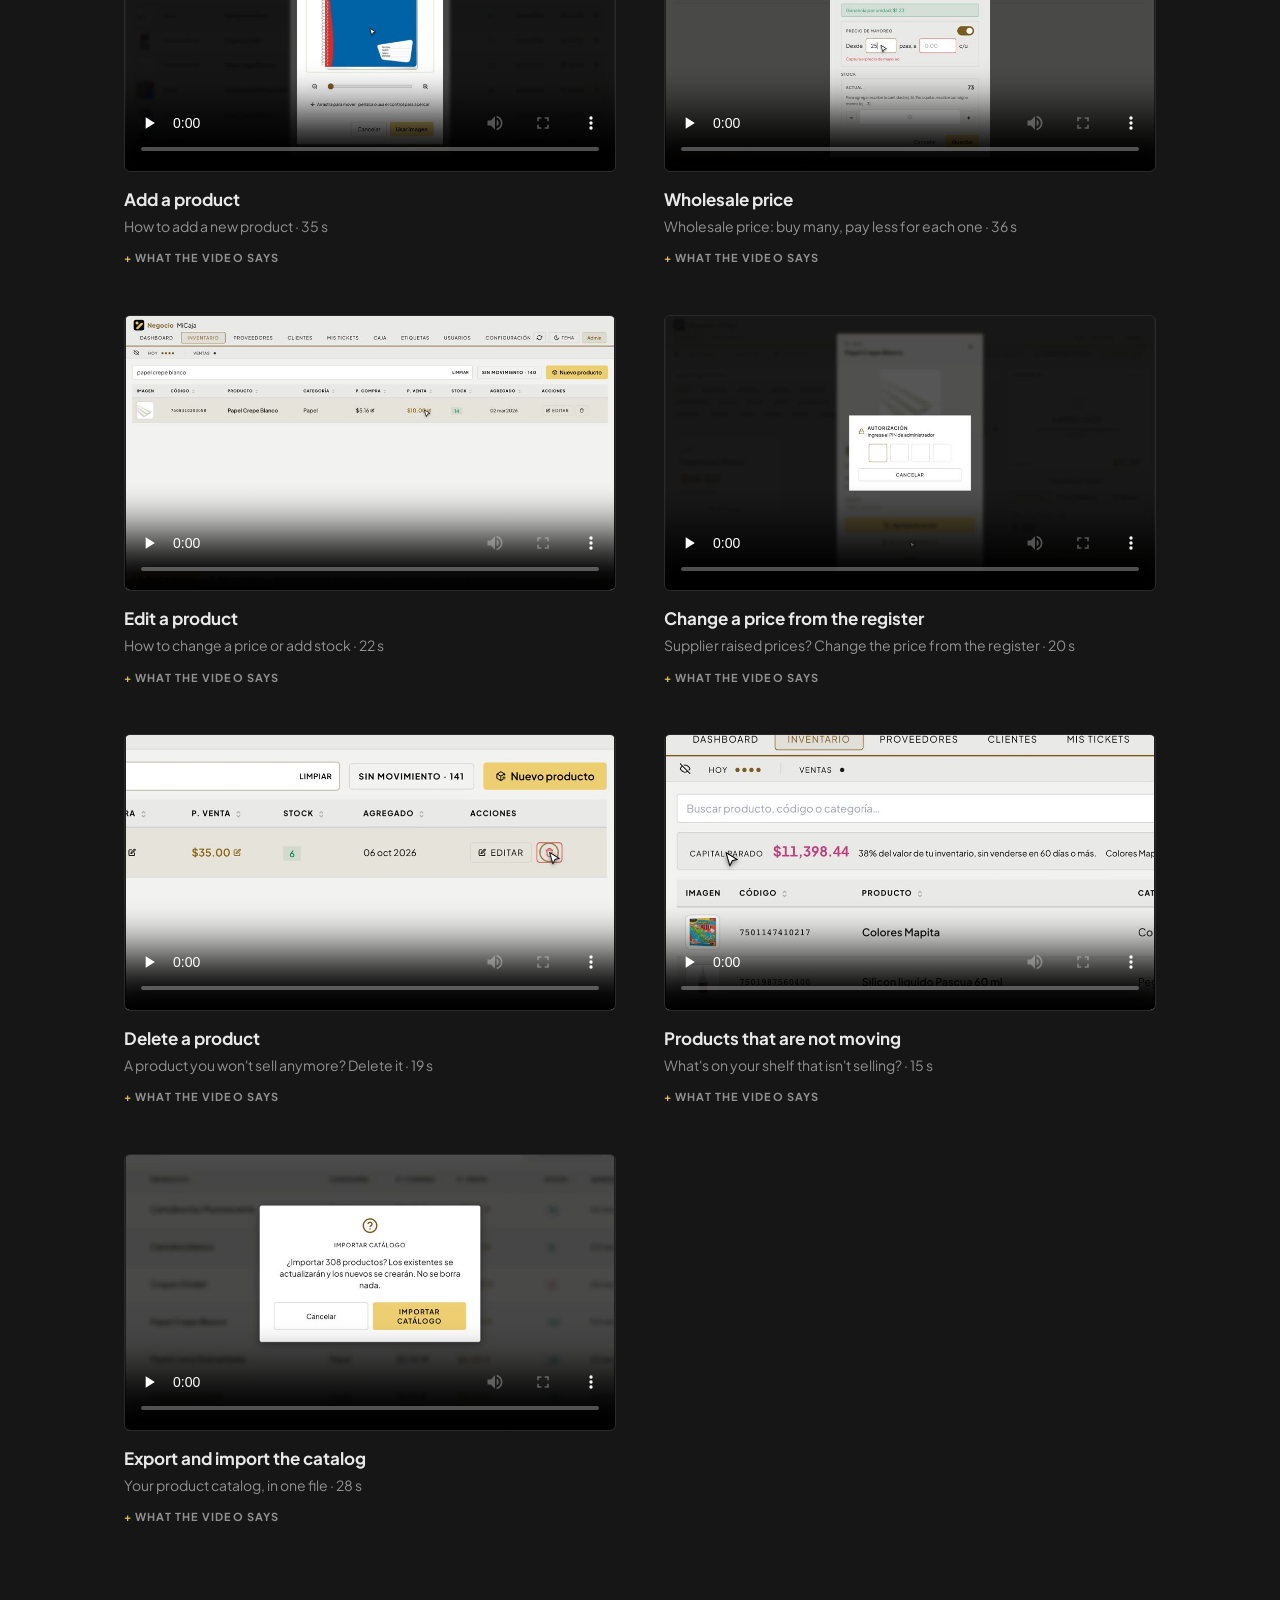
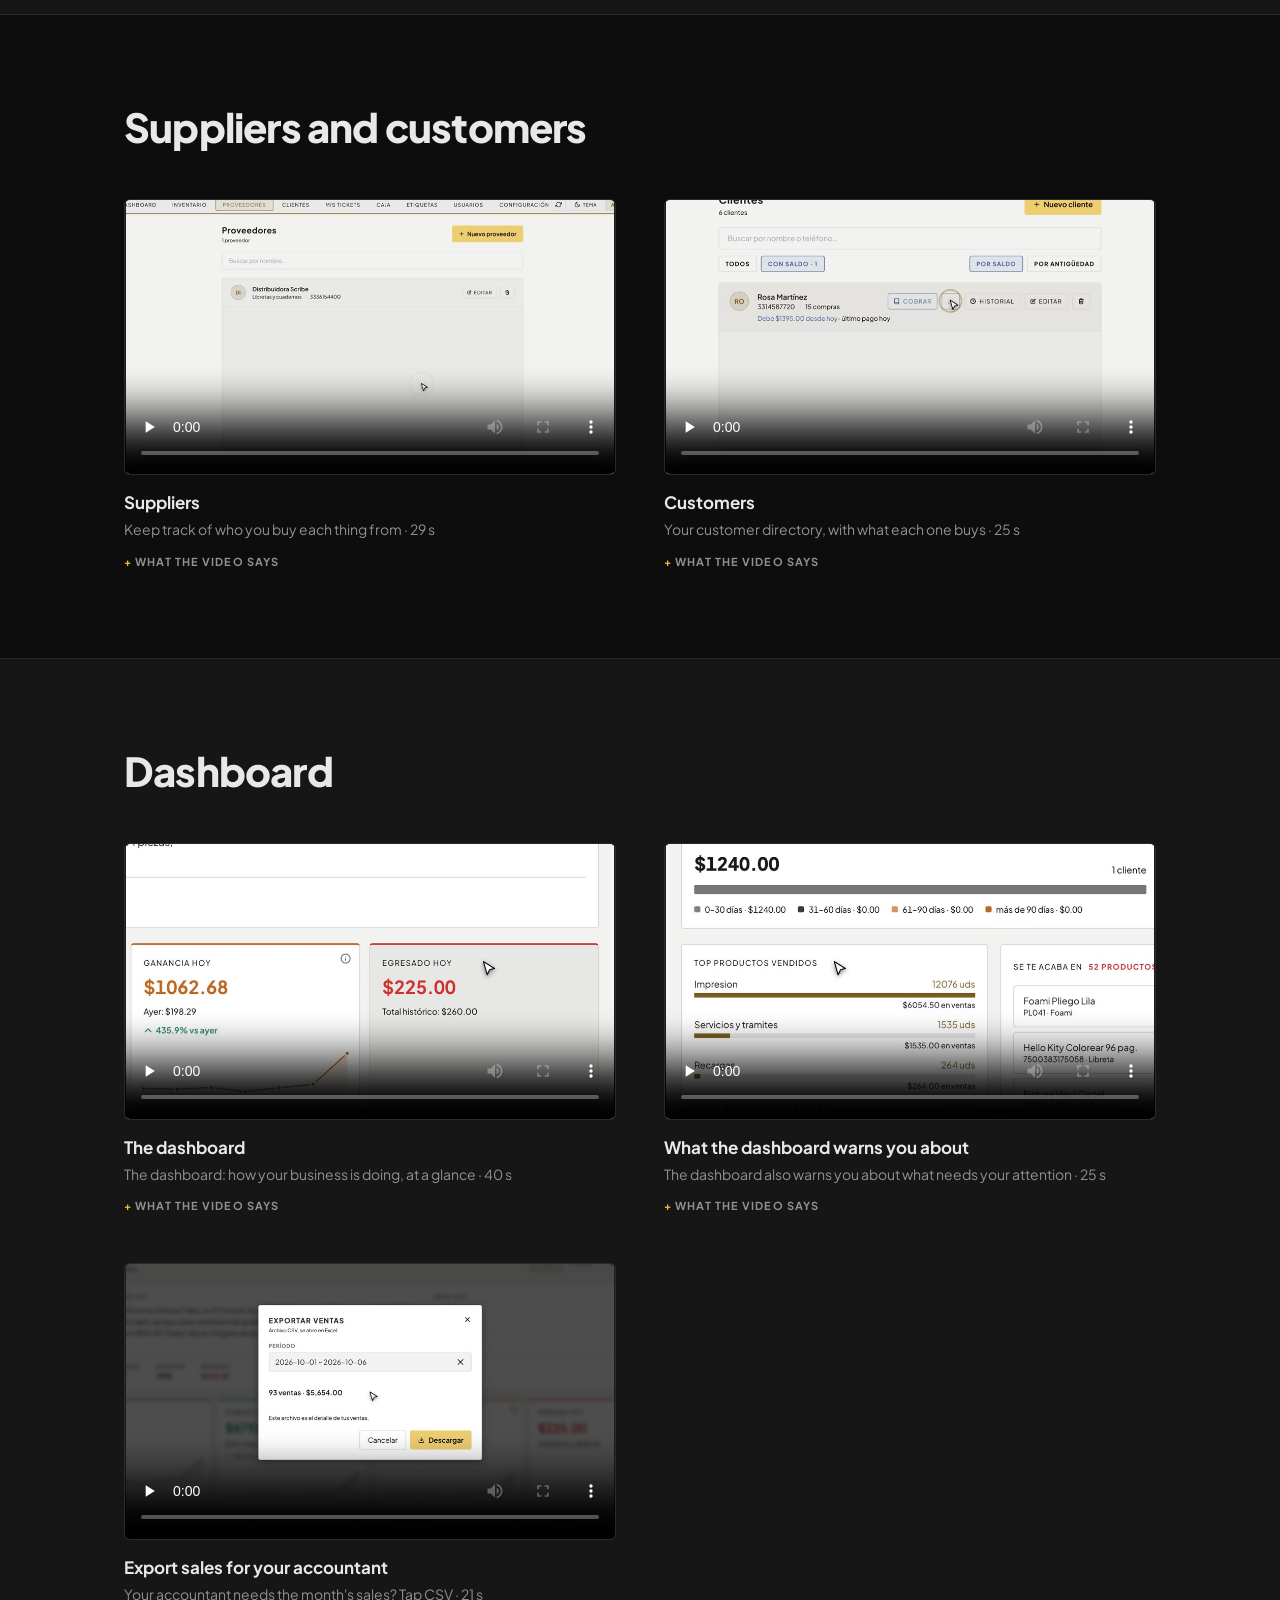
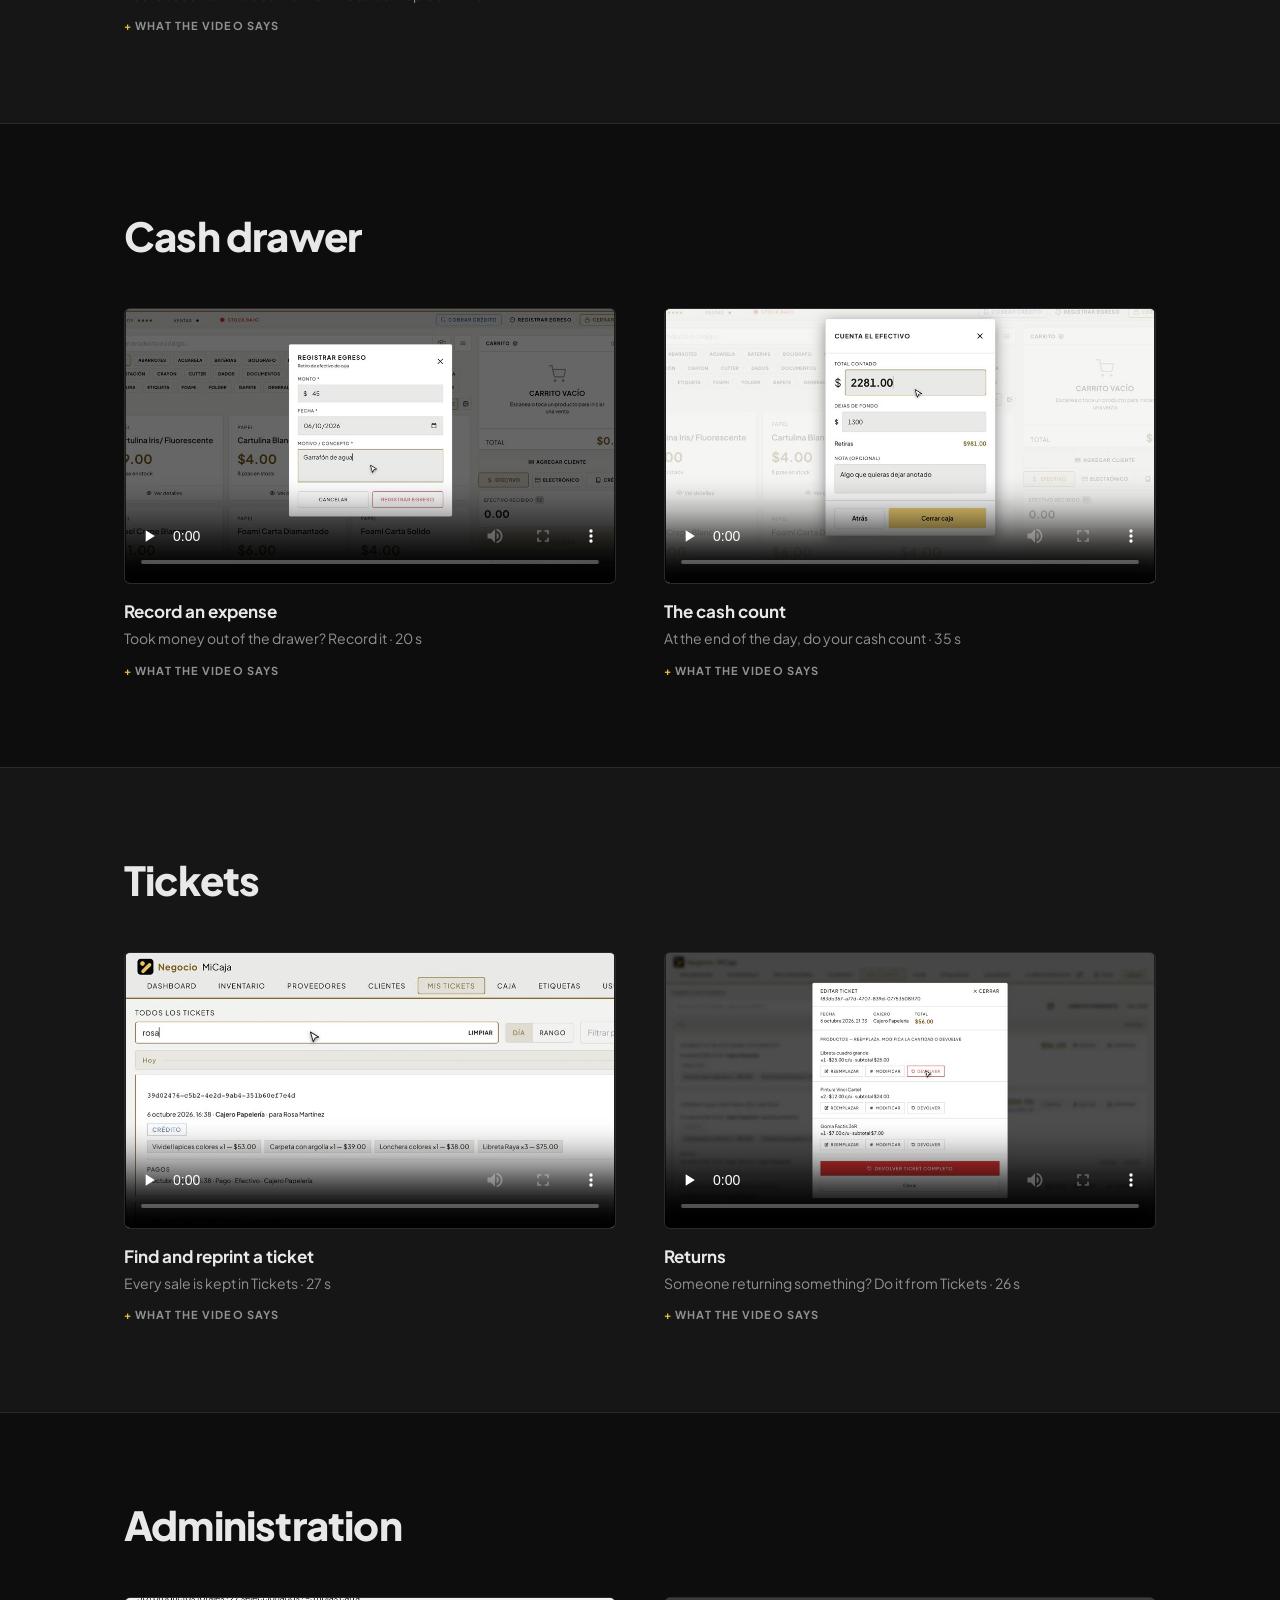
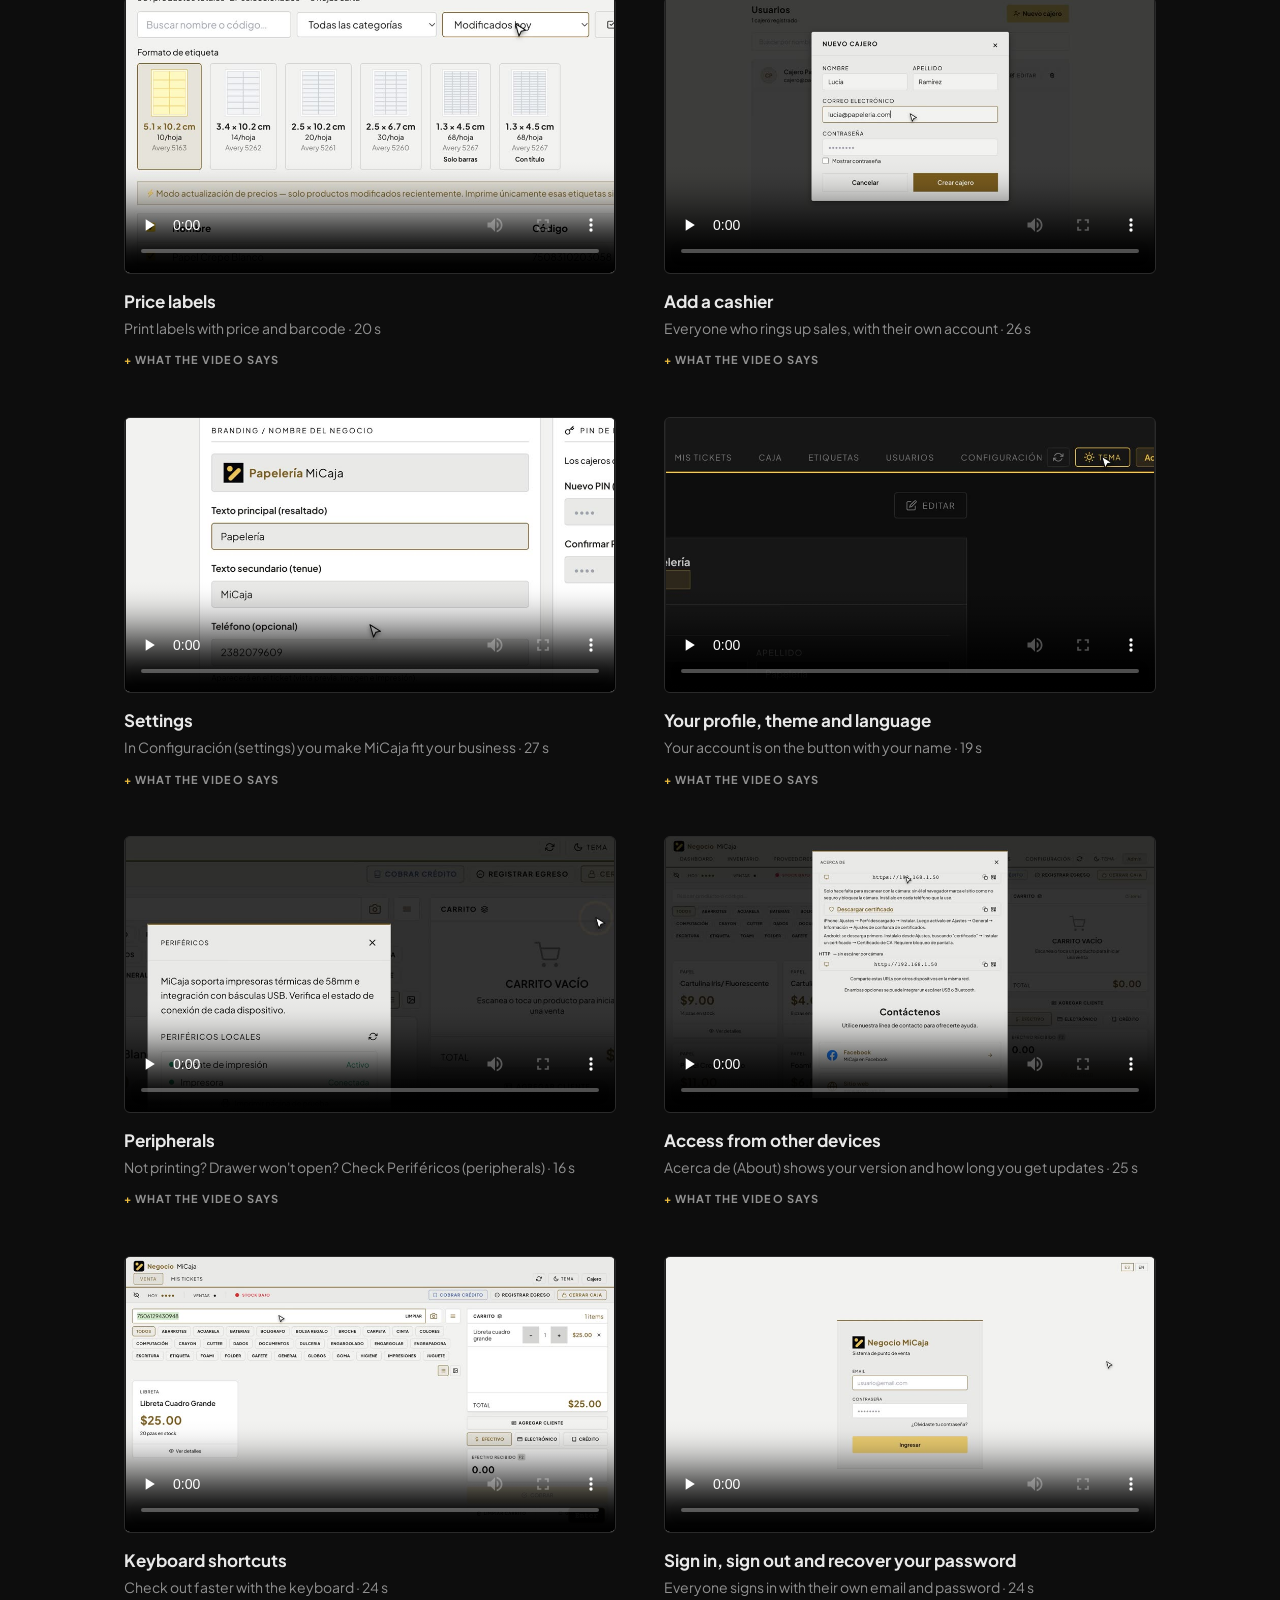
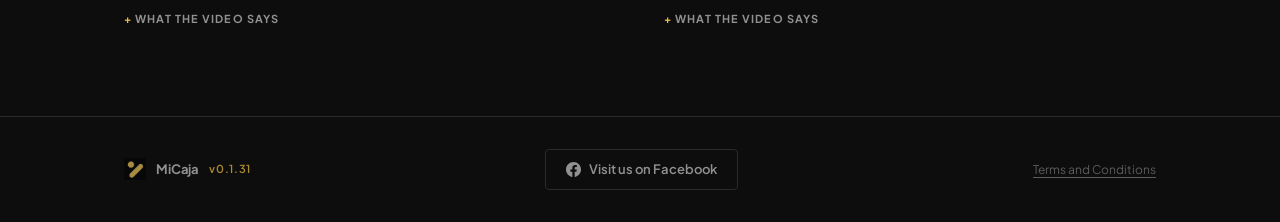
==== commit 26cf21ab: "feat(ayuda): video "Liquidar todo", las dos formas de cobrar un crédito" ====
--- a/ayuda.html
+++ b/ayuda.html
@@ -203,6 +203,27 @@
             </details>
           </div>
         </article>
+        <article class="ayuda-video fade-in" id="liquidar-todo" data-buscar-es="liquidar todo cuando tu cliente viene a pagar, toca cobrar credito elige a tu cliente: aqui ves cuanto debe en total hay dos formas de cobrar: liquidar todo de una vez… …o un ticket a la vez, si solo paga una compra o va a abonar hoy lo paga todo: toca liquidar todo el monto es la suma de todos sus saldos; anota con cuanto paga para ver el cambio cobra: sale un solo comprobante con todos sus tickets, y tu cliente queda sin deuda" data-buscar-en="pay it all off when your customer comes to pay, tap cobrar credito (collect credit) choose your customer: here you see how much they owe in total there are two ways to collect: liquidar todo (pay it all off) at once… …or one ticket at a time, if they are paying for just one purchase or paying part today they pay it all: tap liquidar todo (pay it all off) the amount is the sum of all their balances; enter how much they hand you to see the change collect it: a single receipt comes out with all their tickets, and your customer owes nothing">
+          <video class="ayuda-player" controls preload="none" playsinline poster="ayuda/videos/liquidar-todo.jpg">
+            <source src="ayuda/videos/liquidar-todo.mp4" type="video/mp4" />
+            <track kind="subtitles" srclang="es" label="Español" src="ayuda/videos/liquidar-todo.es.vtt" default />
+            <track kind="subtitles" srclang="en" label="English" src="ayuda/videos/liquidar-todo.en.vtt" />
+          </video>
+          <div class="ayuda-video-texto">
+            <h3 class="ayuda-video-titulo" data-i18n="v.liquidar-todo.titulo">Liquidar todo</h3>
+            <p class="ayuda-video-desc"><span data-i18n="v.liquidar-todo.desc">Cuando tu cliente viene a pagar, toca Cobrar crédito</span> · <span data-i18n="v.liquidar-todo.min">36 s</span></p>
+            <details class="ayuda-guion">
+              <summary data-i18n="ayuda.guion">Lo que dice el video</summary>
+              <p data-i18n="v.liquidar-todo.f0">Cuando tu cliente viene a pagar, toca <strong>Cobrar crédito</strong></p>
+              <p data-i18n="v.liquidar-todo.f1">Elige a tu cliente: aquí ves cuánto debe en total</p>
+              <p data-i18n="v.liquidar-todo.f2">Hay <strong>dos formas de cobrar</strong>: <strong>Liquidar todo</strong> de una vez…</p>
+              <p data-i18n="v.liquidar-todo.f3">…o <strong>un ticket a la vez</strong>, si solo paga una compra o va a abonar</p>
+              <p data-i18n="v.liquidar-todo.f4">Hoy lo paga todo: toca <strong>Liquidar todo</strong></p>
+              <p data-i18n="v.liquidar-todo.f5">El monto es la suma de todos sus saldos; anota con cuánto paga para ver el cambio</p>
+              <p data-i18n="v.liquidar-todo.f6">Cobra: sale <strong>un solo comprobante</strong> con todos sus tickets, y tu cliente queda sin deuda</p>
+            </details>
+          </div>
+        </article>
         <article class="ayuda-video fade-in" id="estadisticas-pos" data-buscar-es="la barra de estadisticas del pos la barra de arriba te dice como va el dia las cifras vienen ocultas por si el cliente ve la pantalla; toca el ojo para verlas lo que llevas vendido hoy, y en cuantas ventas stock bajo te avisa lo que se esta acabando manda la lista por whatsapp como texto, o como pdf, para pedir a tu proveedor y cada producto te avisa cuando le quedan pocas piezas" data-buscar-en="the register stats bar the bar at the top tells you how the day is going the numbers are hidden in case a customer sees the screen; tap the eye to show them what you have sold today, and in how many sales stock bajo (low stock) warns you about what is running out send the list on whatsapp as text or as a pdf to order from your supplier and each product warns you when only a few are left">
           <video class="ayuda-player" controls preload="none" playsinline poster="ayuda/videos/estadisticas-pos.jpg">
             <source src="ayuda/videos/estadisticas-pos.mp4" type="video/mp4" />
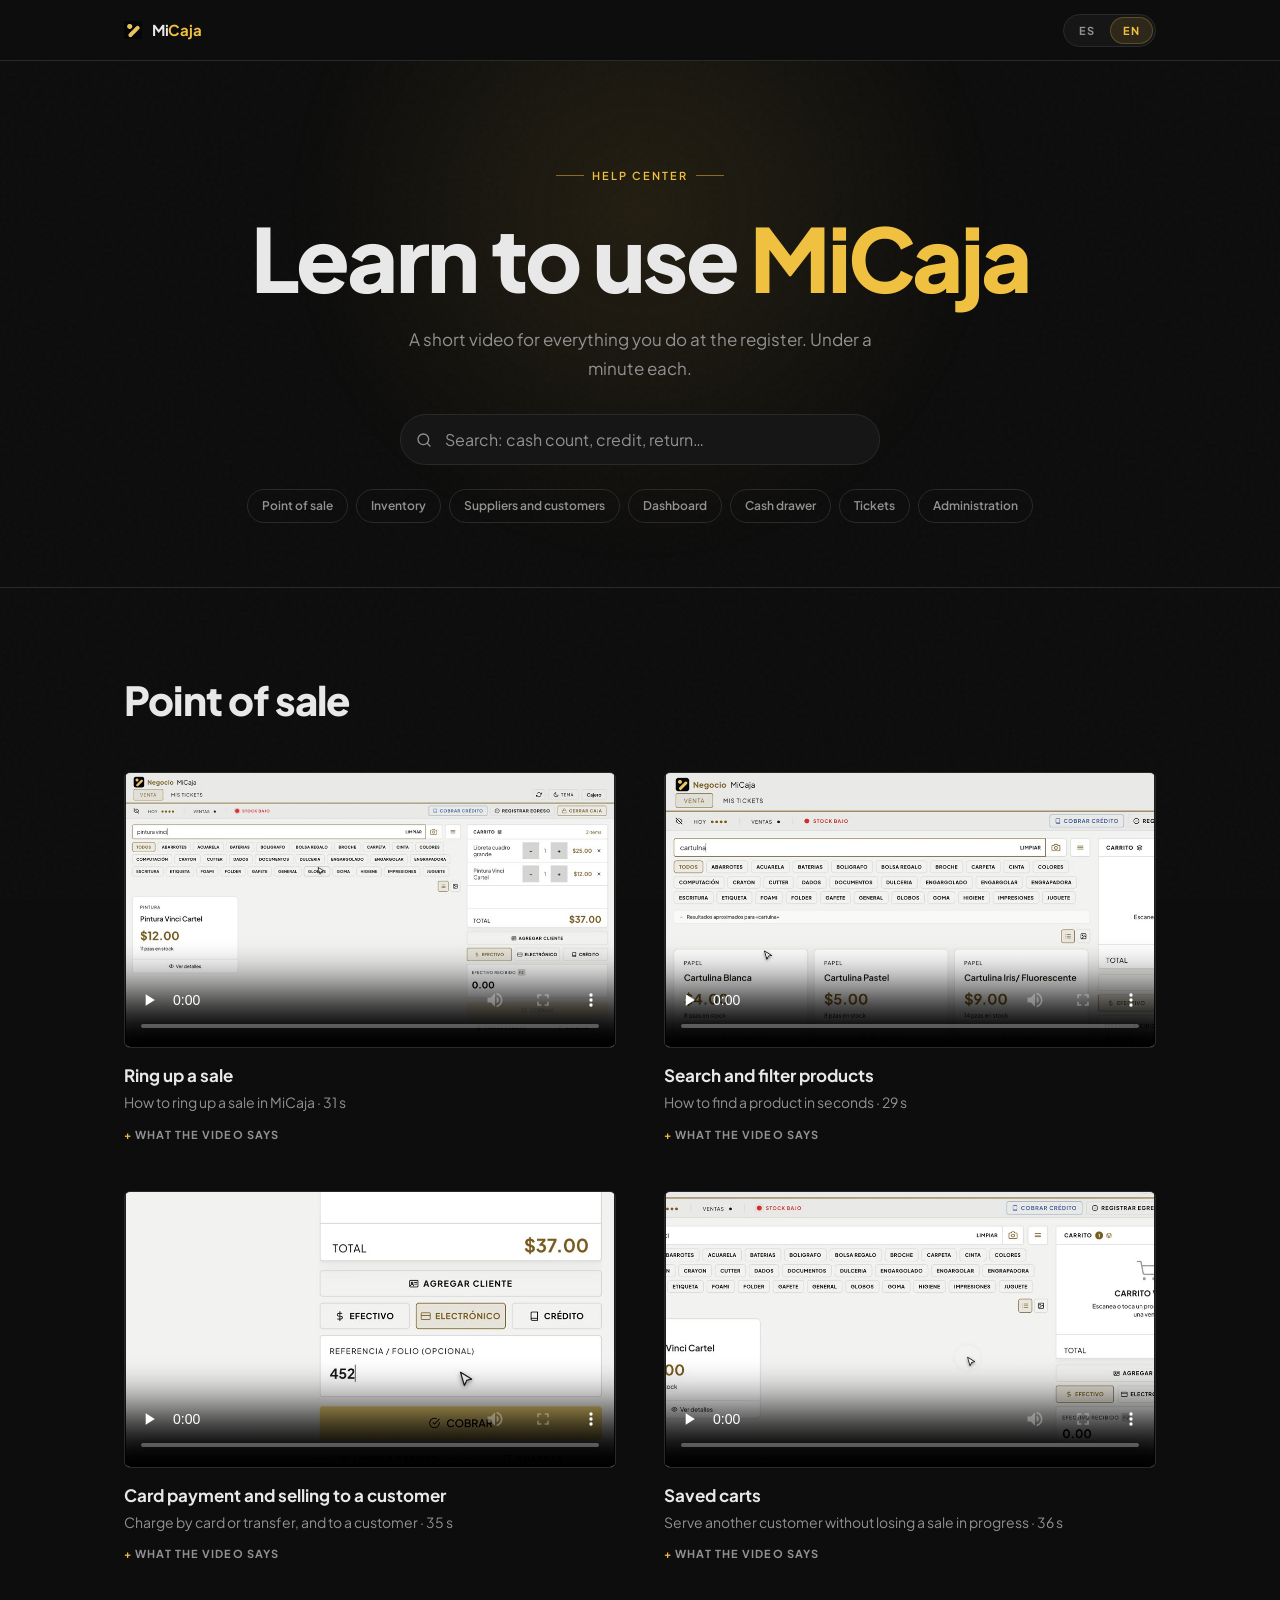
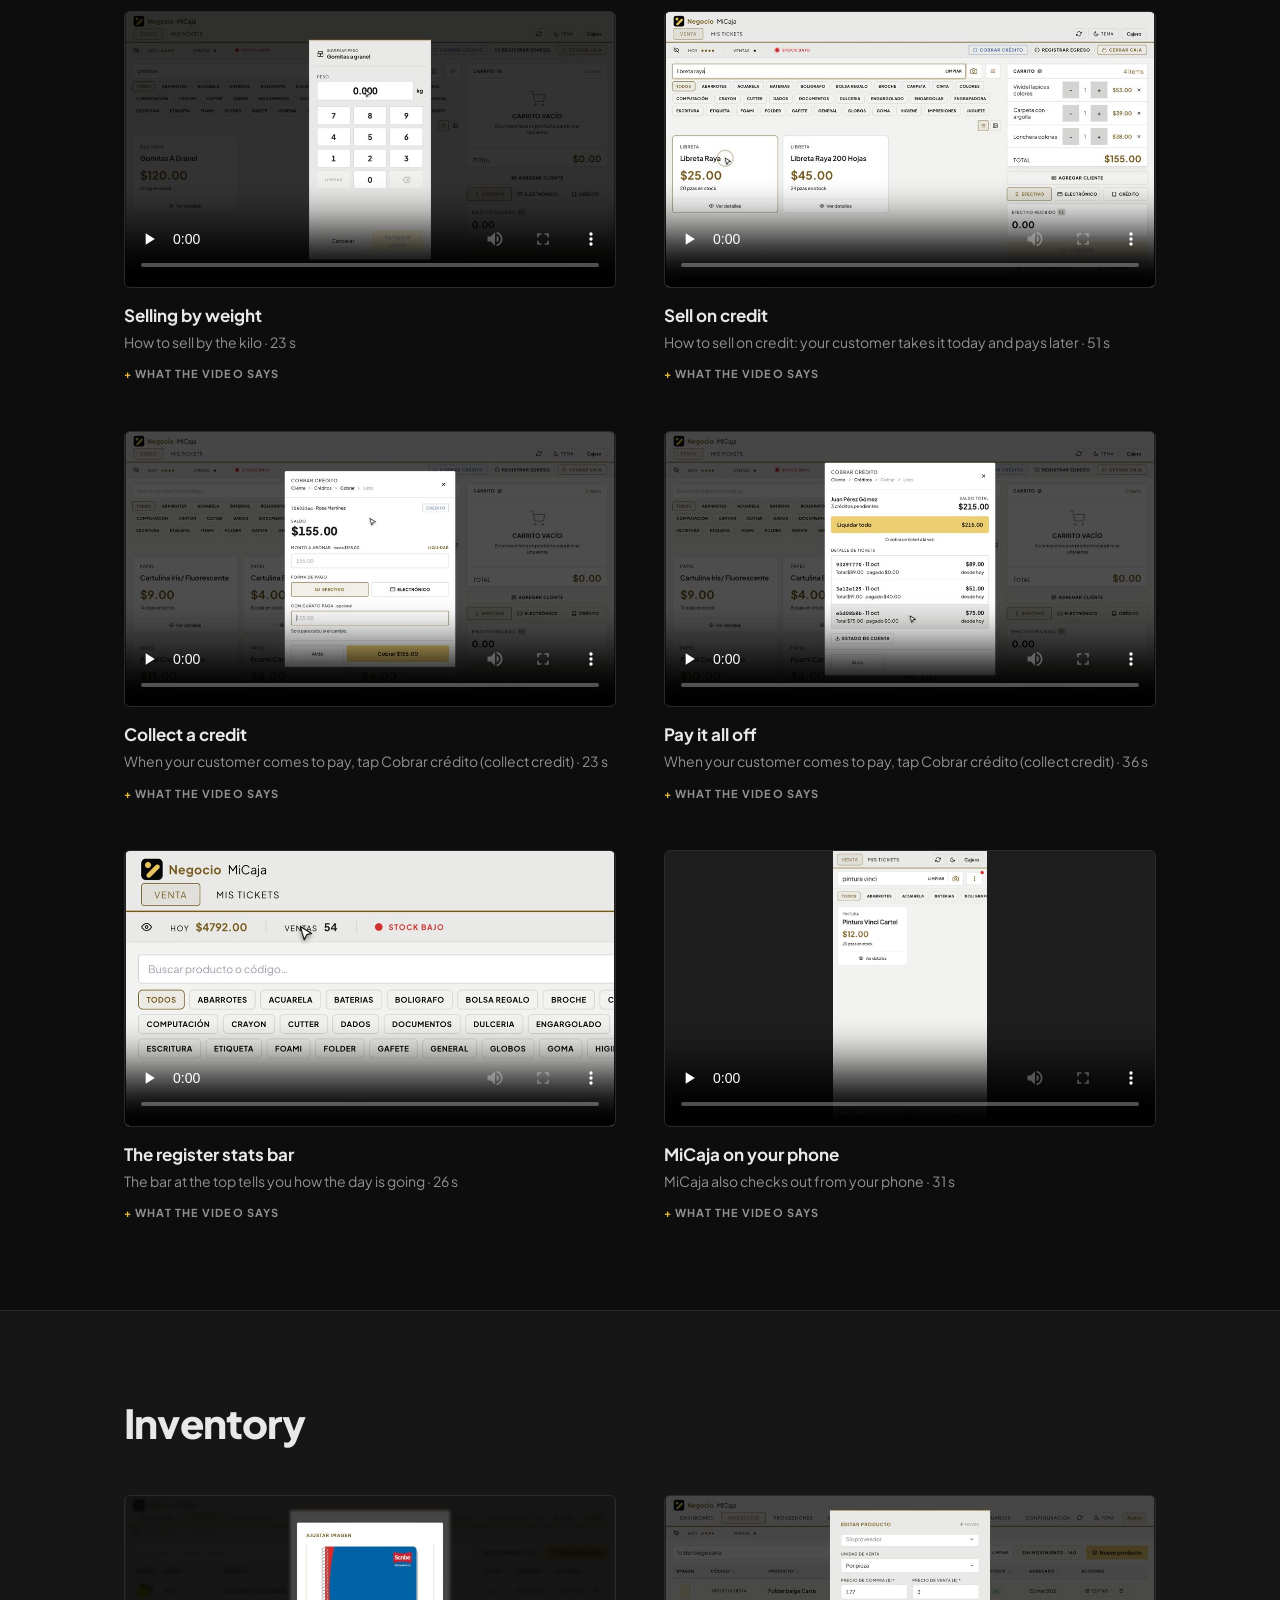
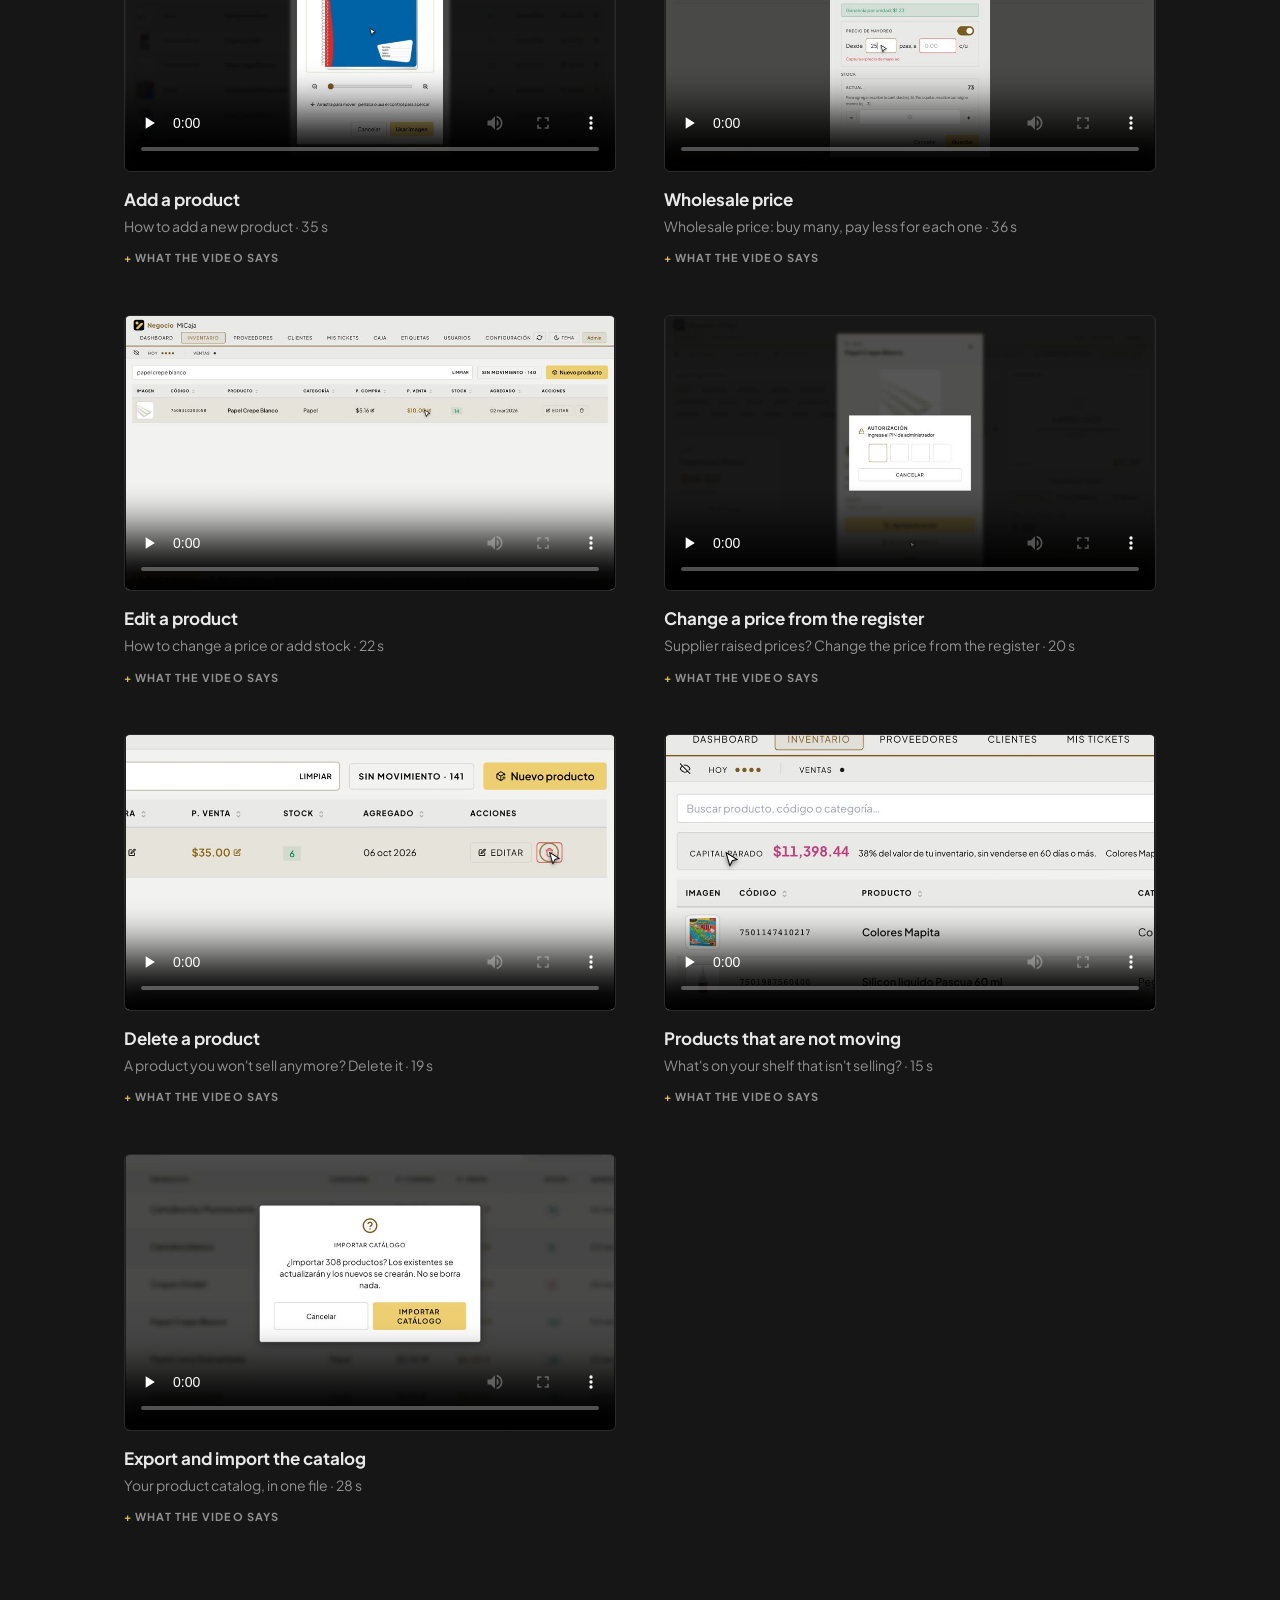
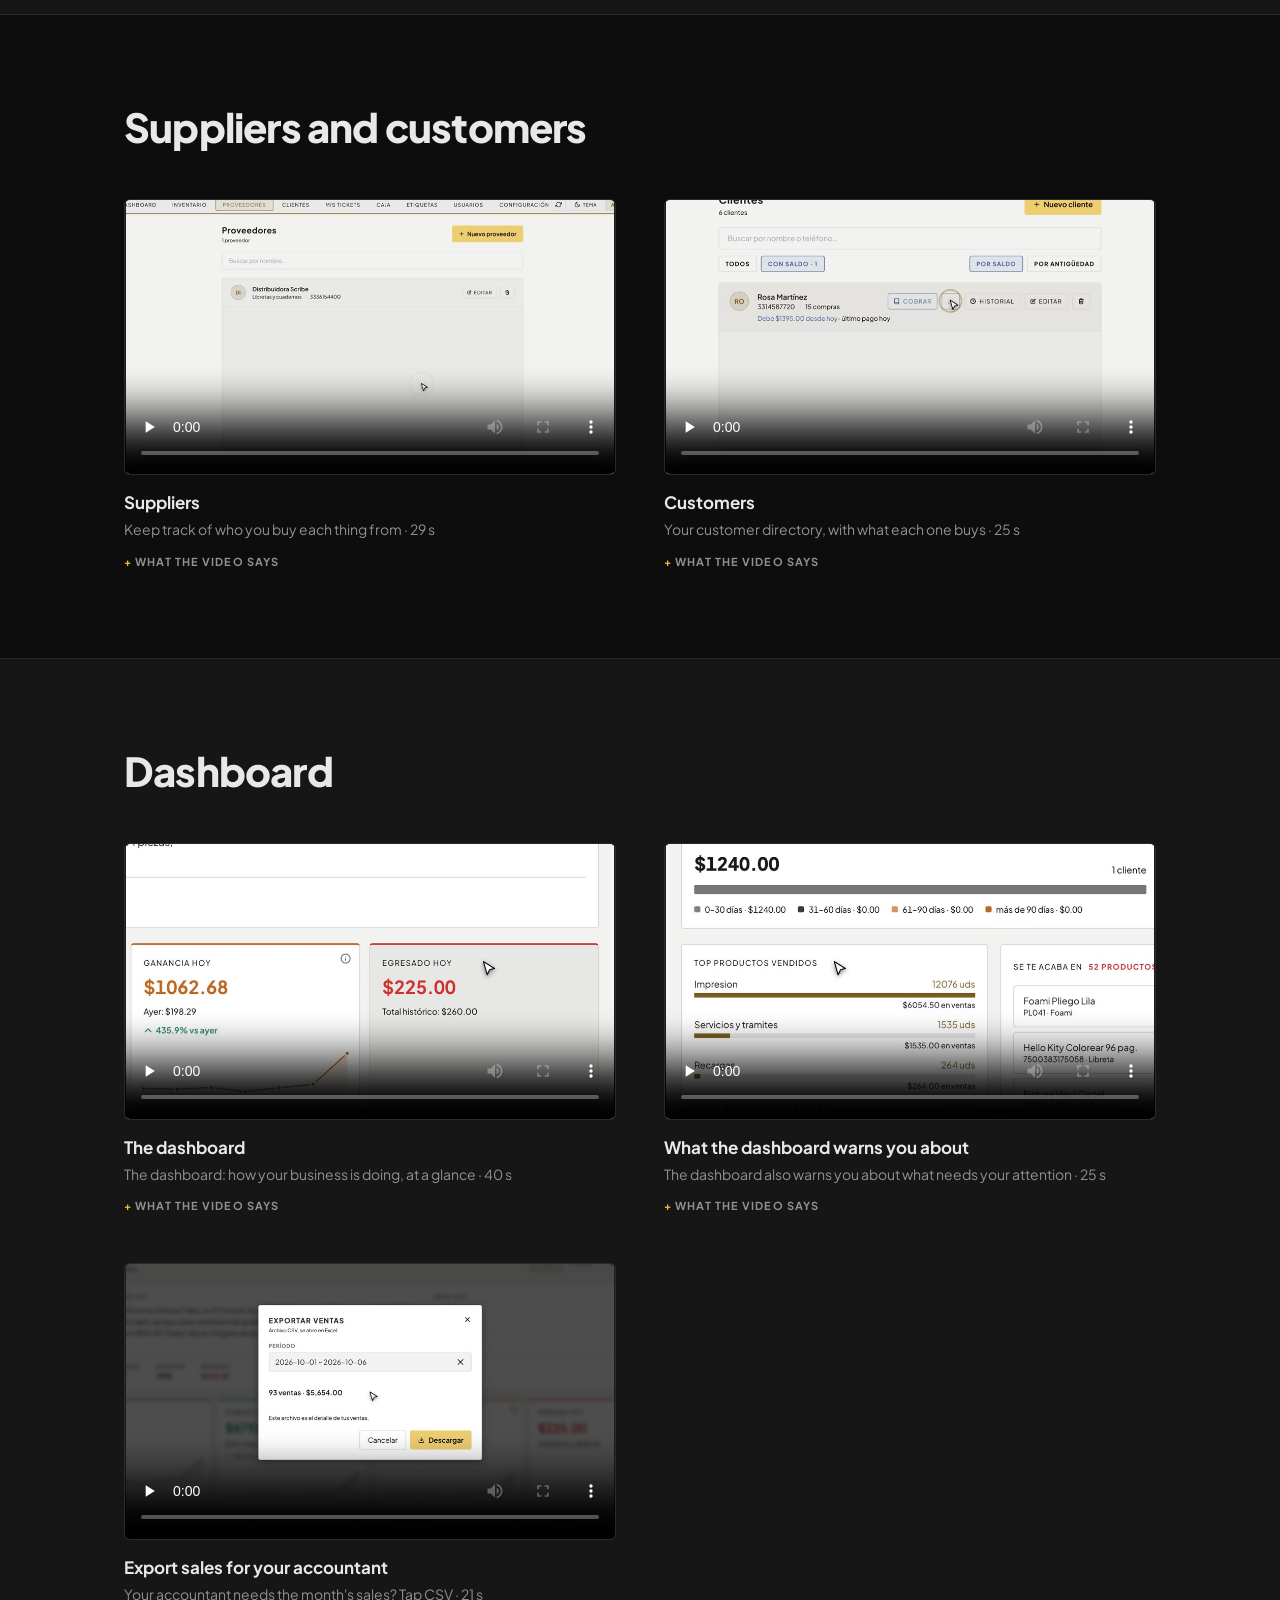
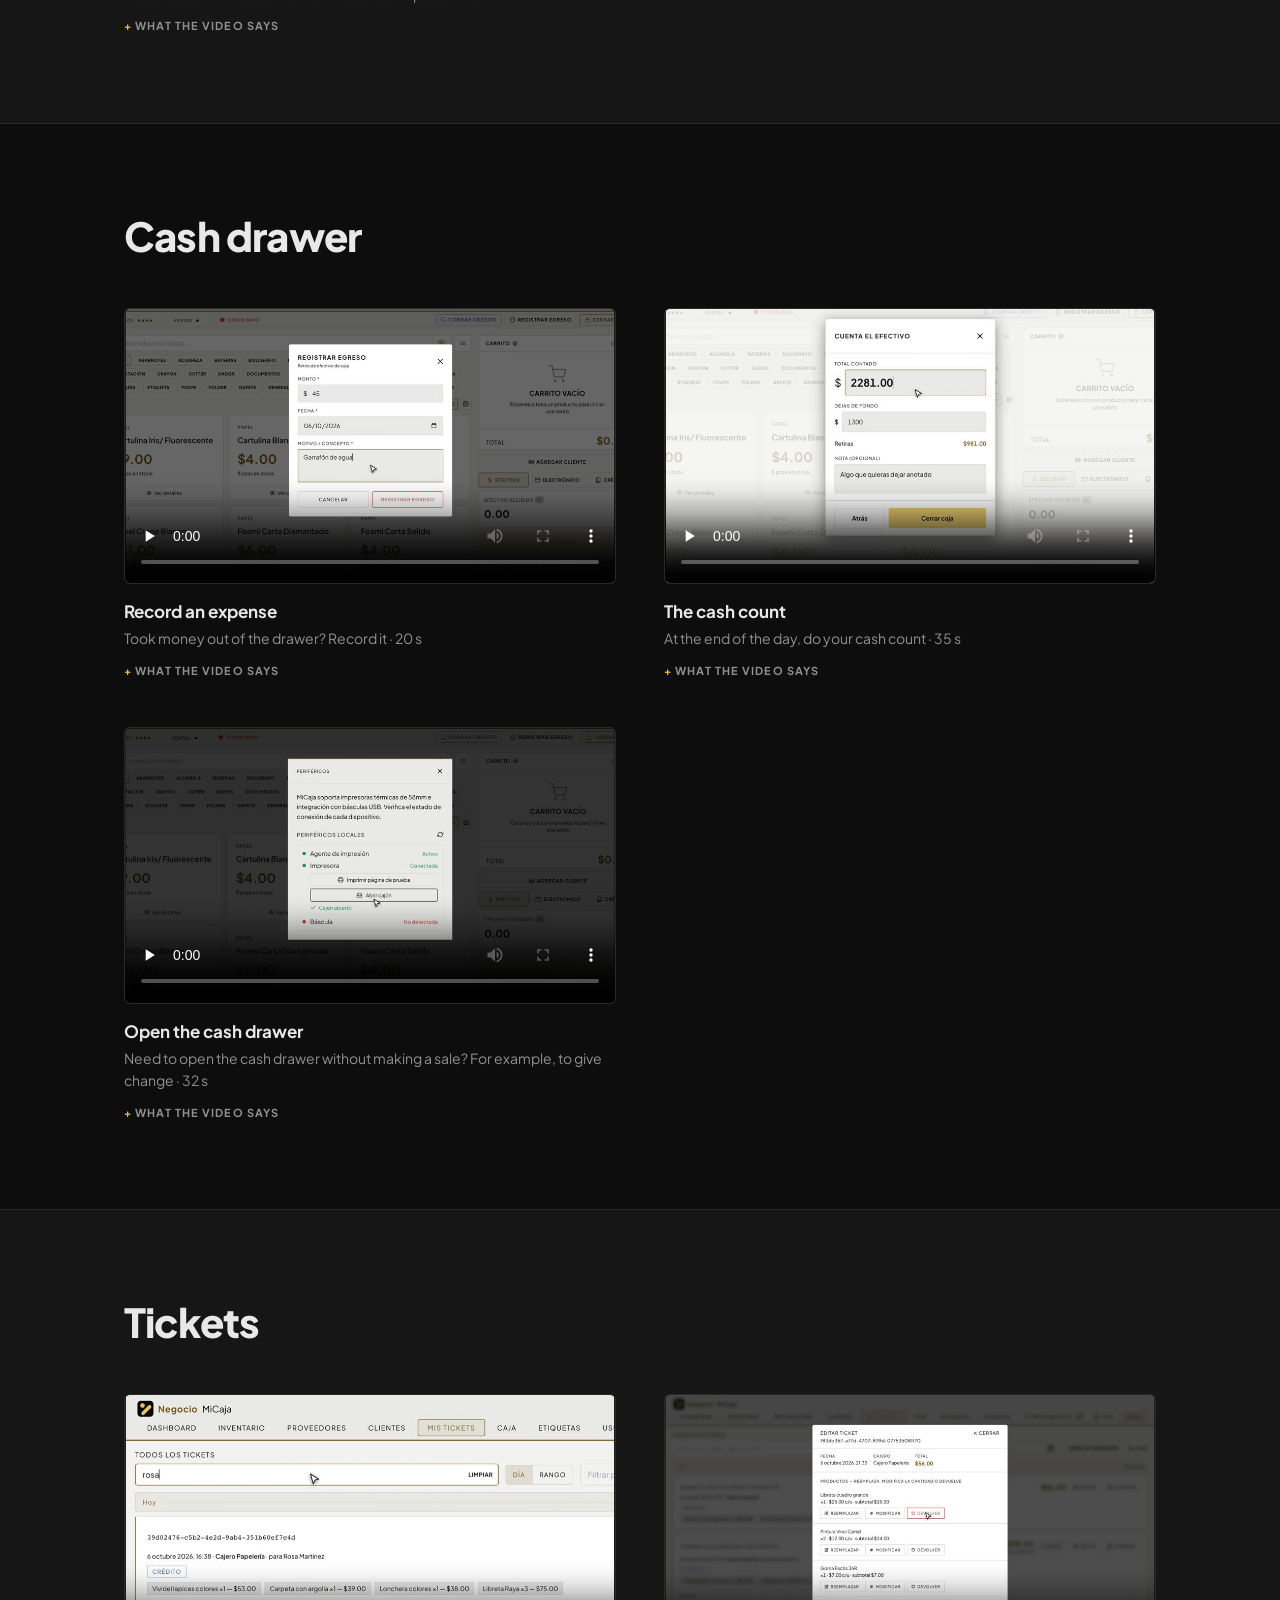
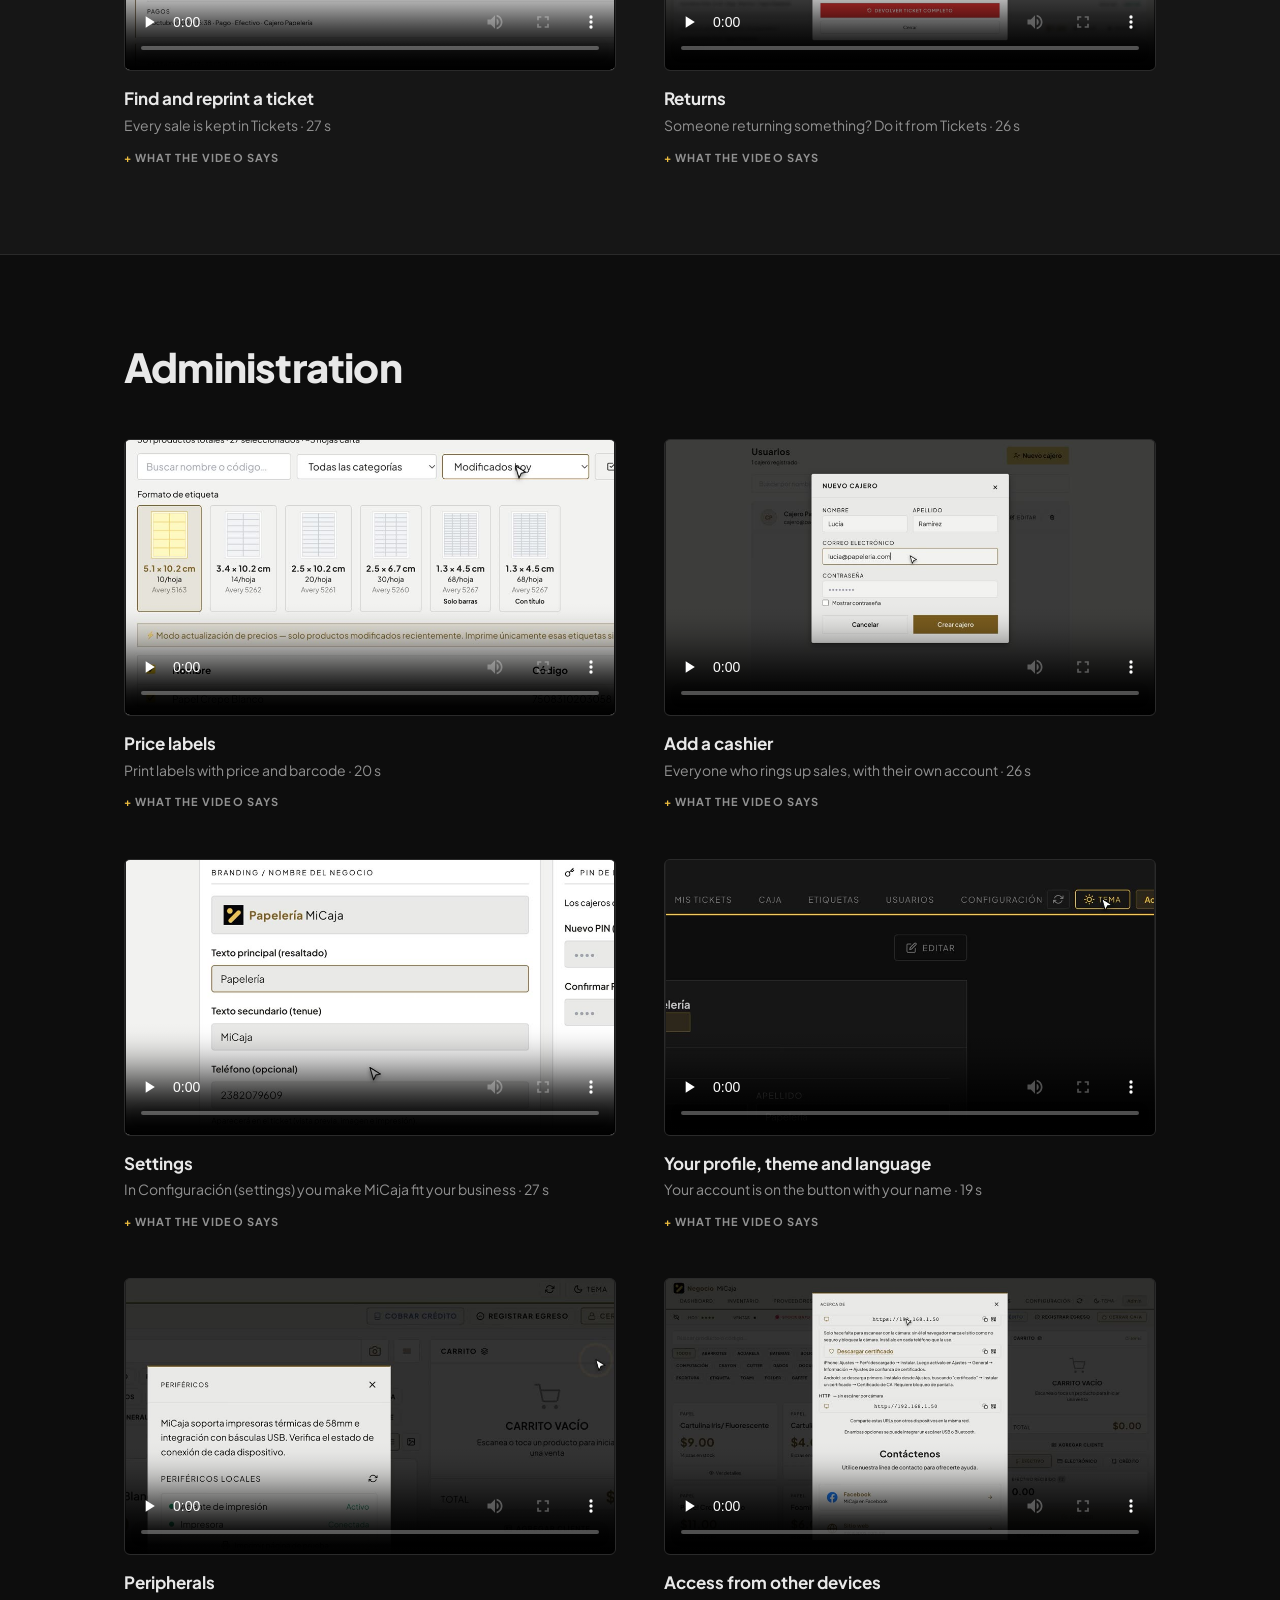
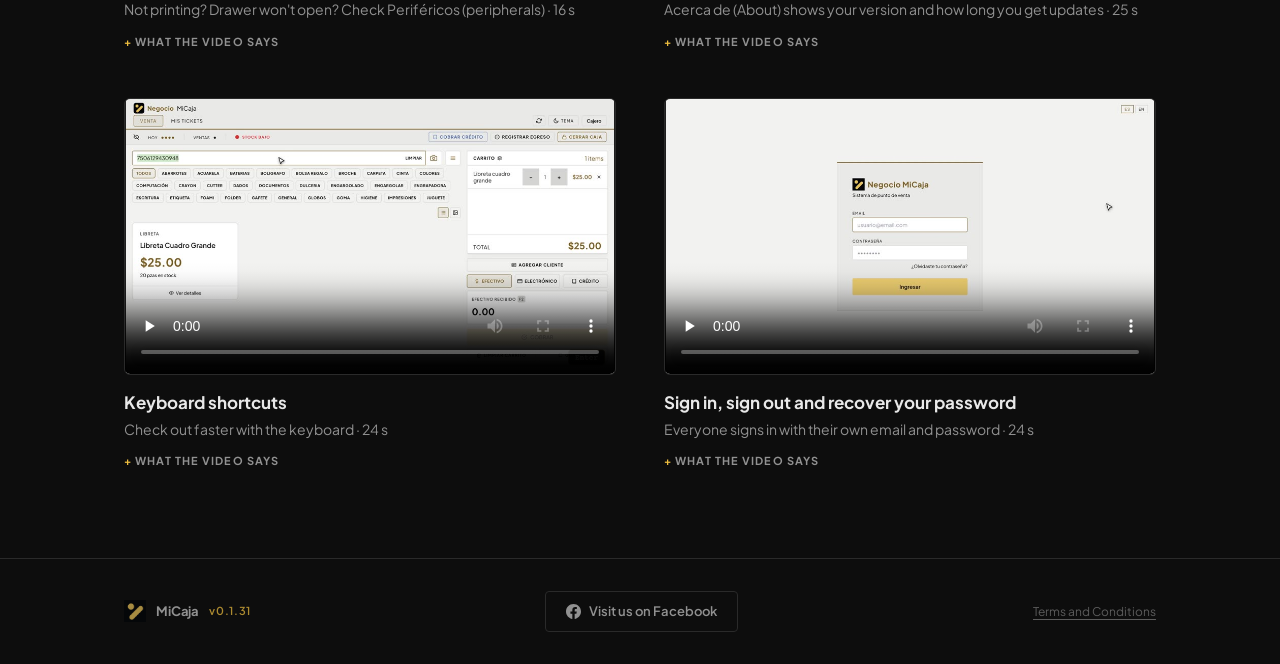
==== commit 06f38a81: "feat(ayuda): video de abrir el cajón a mano y verlo en Caja → Aperturas" ====
--- a/ayuda.html
+++ b/ayuda.html
@@ -572,6 +572,27 @@
             </details>
           </div>
         </article>
+        <article class="ayuda-video fade-in" id="abrir-cajon" data-buscar-es="abrir el cajon ¿necesitas abrir el cajon sin hacer una venta? por ejemplo, para dar cambio ve al menu de tu cuenta y entra a perifericos toca abrir cajon si eres cajero, te pide el pin del administrador, cada vez listo: el cajon se abre, y la apertura queda registrada del lado del administrador, entra a caja en aperturas ves cada vez que alguien abrio el cajon a mano: cuando y quien" data-buscar-en="open the cash drawer need to open the cash drawer without making a sale? for example, to give change go to your account menu and open perifericos (peripherals) tap abrir cajon (open drawer) if you are a cashier, it asks for the administrator pin, every time done: the drawer opens, and the opening is recorded on the administrator side, go to caja (cash drawer) in aperturas (openings) you see every time someone opened the drawer by hand: when and who">
+          <video class="ayuda-player" controls preload="none" playsinline poster="ayuda/videos/abrir-cajon.jpg">
+            <source src="ayuda/videos/abrir-cajon.mp4" type="video/mp4" />
+            <track kind="subtitles" srclang="es" label="Español" src="ayuda/videos/abrir-cajon.es.vtt" default />
+            <track kind="subtitles" srclang="en" label="English" src="ayuda/videos/abrir-cajon.en.vtt" />
+          </video>
+          <div class="ayuda-video-texto">
+            <h3 class="ayuda-video-titulo" data-i18n="v.abrir-cajon.titulo">Abrir el cajón</h3>
+            <p class="ayuda-video-desc"><span data-i18n="v.abrir-cajon.desc">¿Necesitas abrir el cajón sin hacer una venta? Por ejemplo, para dar cambio</span> · <span data-i18n="v.abrir-cajon.min">32 s</span></p>
+            <details class="ayuda-guion">
+              <summary data-i18n="ayuda.guion">Lo que dice el video</summary>
+              <p data-i18n="v.abrir-cajon.f0">¿Necesitas abrir el cajón sin hacer una venta? Por ejemplo, para dar cambio</p>
+              <p data-i18n="v.abrir-cajon.f1">Ve al menú de tu cuenta y entra a <strong>Periféricos</strong></p>
+              <p data-i18n="v.abrir-cajon.f2">Toca <strong>Abrir cajón</strong></p>
+              <p data-i18n="v.abrir-cajon.f3">Si eres cajero, te pide el <strong>PIN del administrador</strong>, cada vez</p>
+              <p data-i18n="v.abrir-cajon.f4">Listo: el cajón se abre, y la apertura queda registrada</p>
+              <p data-i18n="v.abrir-cajon.f5">Del lado del administrador, entra a <strong>Caja</strong></p>
+              <p data-i18n="v.abrir-cajon.f6">En <strong>Aperturas</strong> ves cada vez que alguien abrió el cajón a mano: cuándo y quién</p>
+            </details>
+          </div>
+        </article>
       </div>
     </div>
   </section>
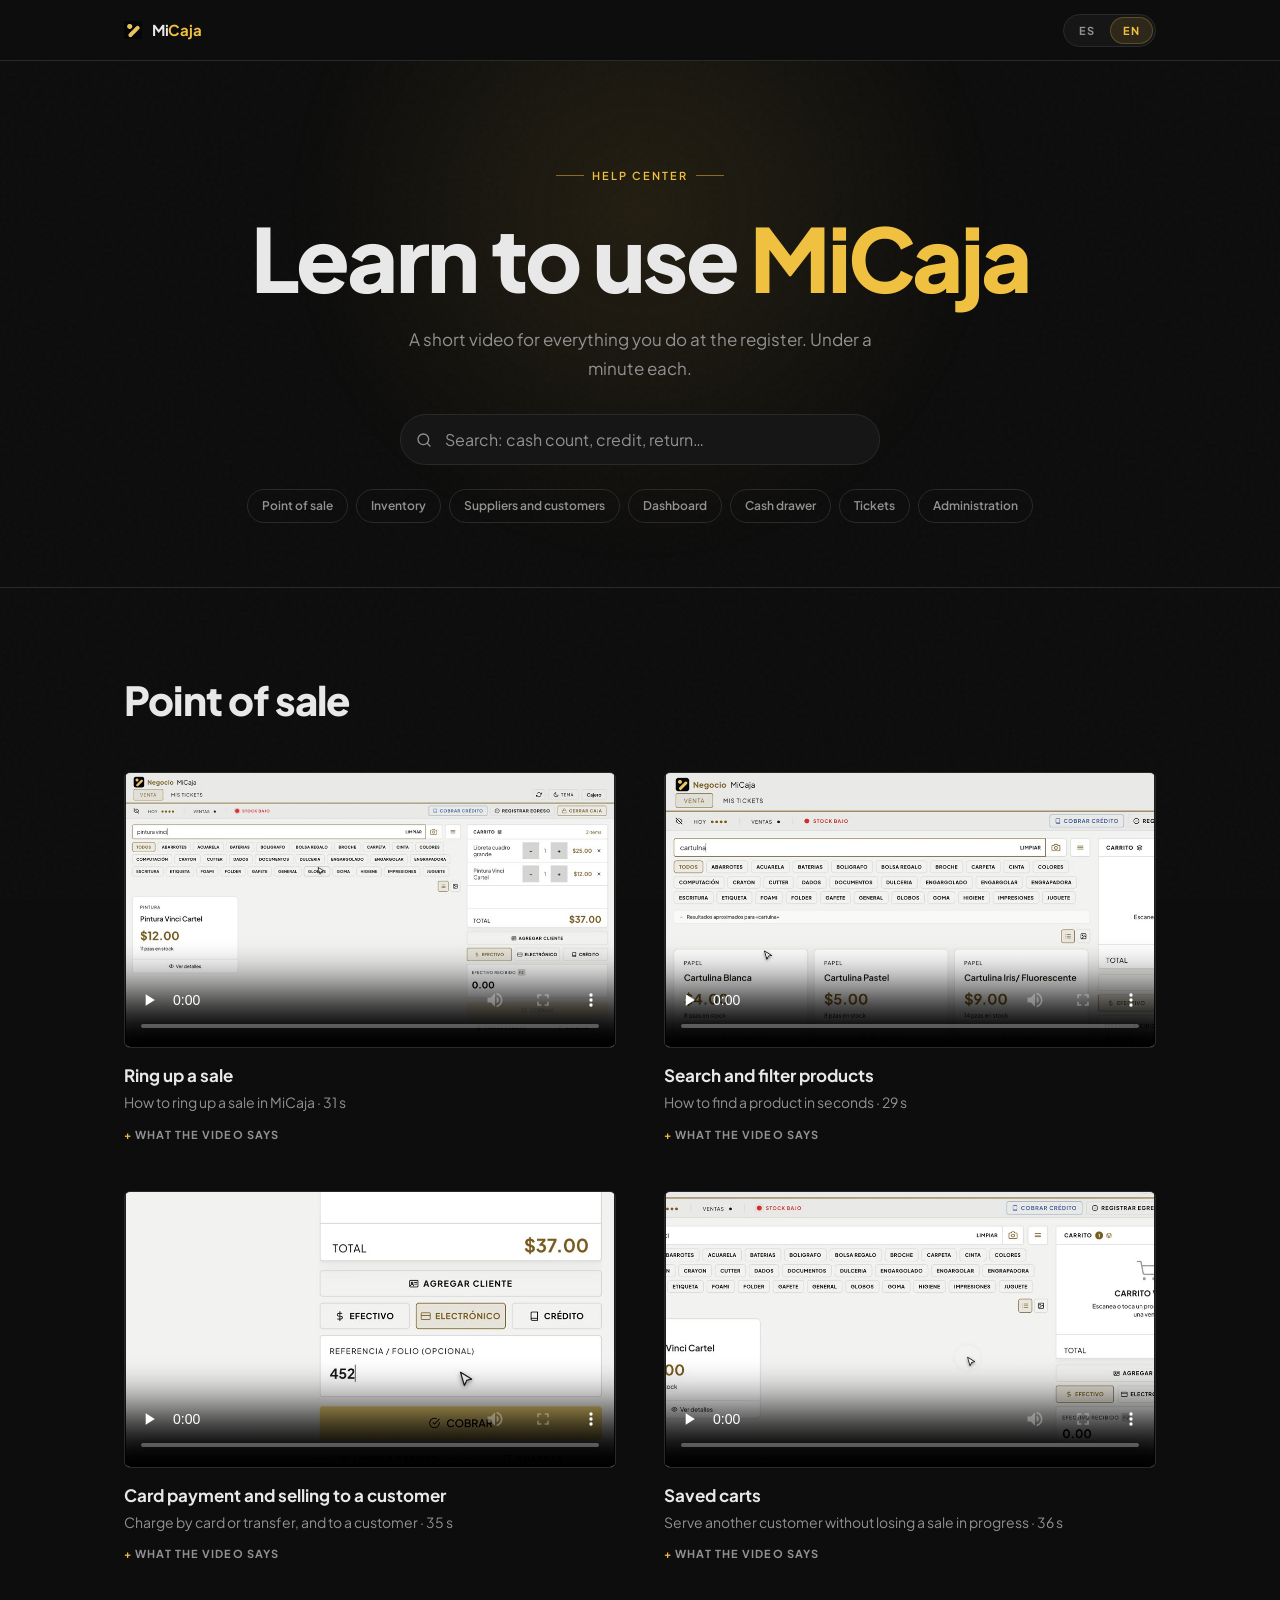
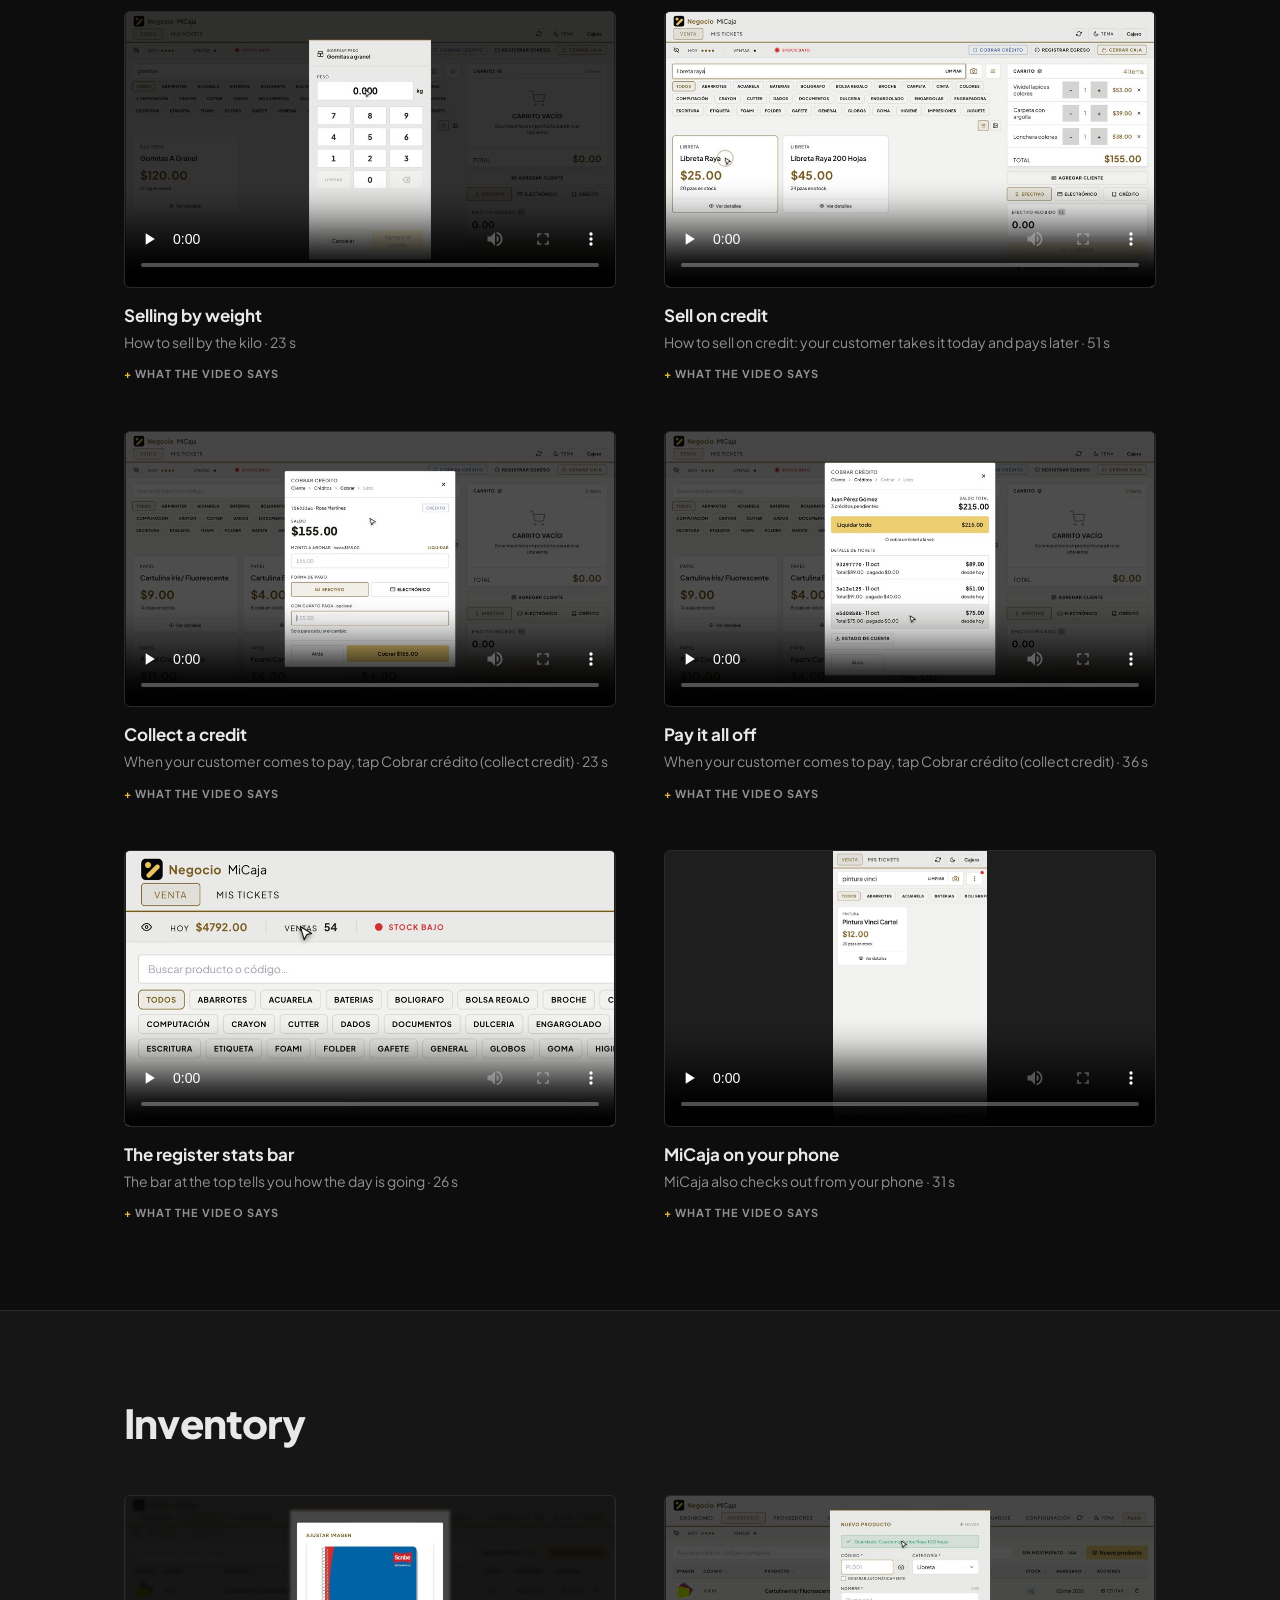
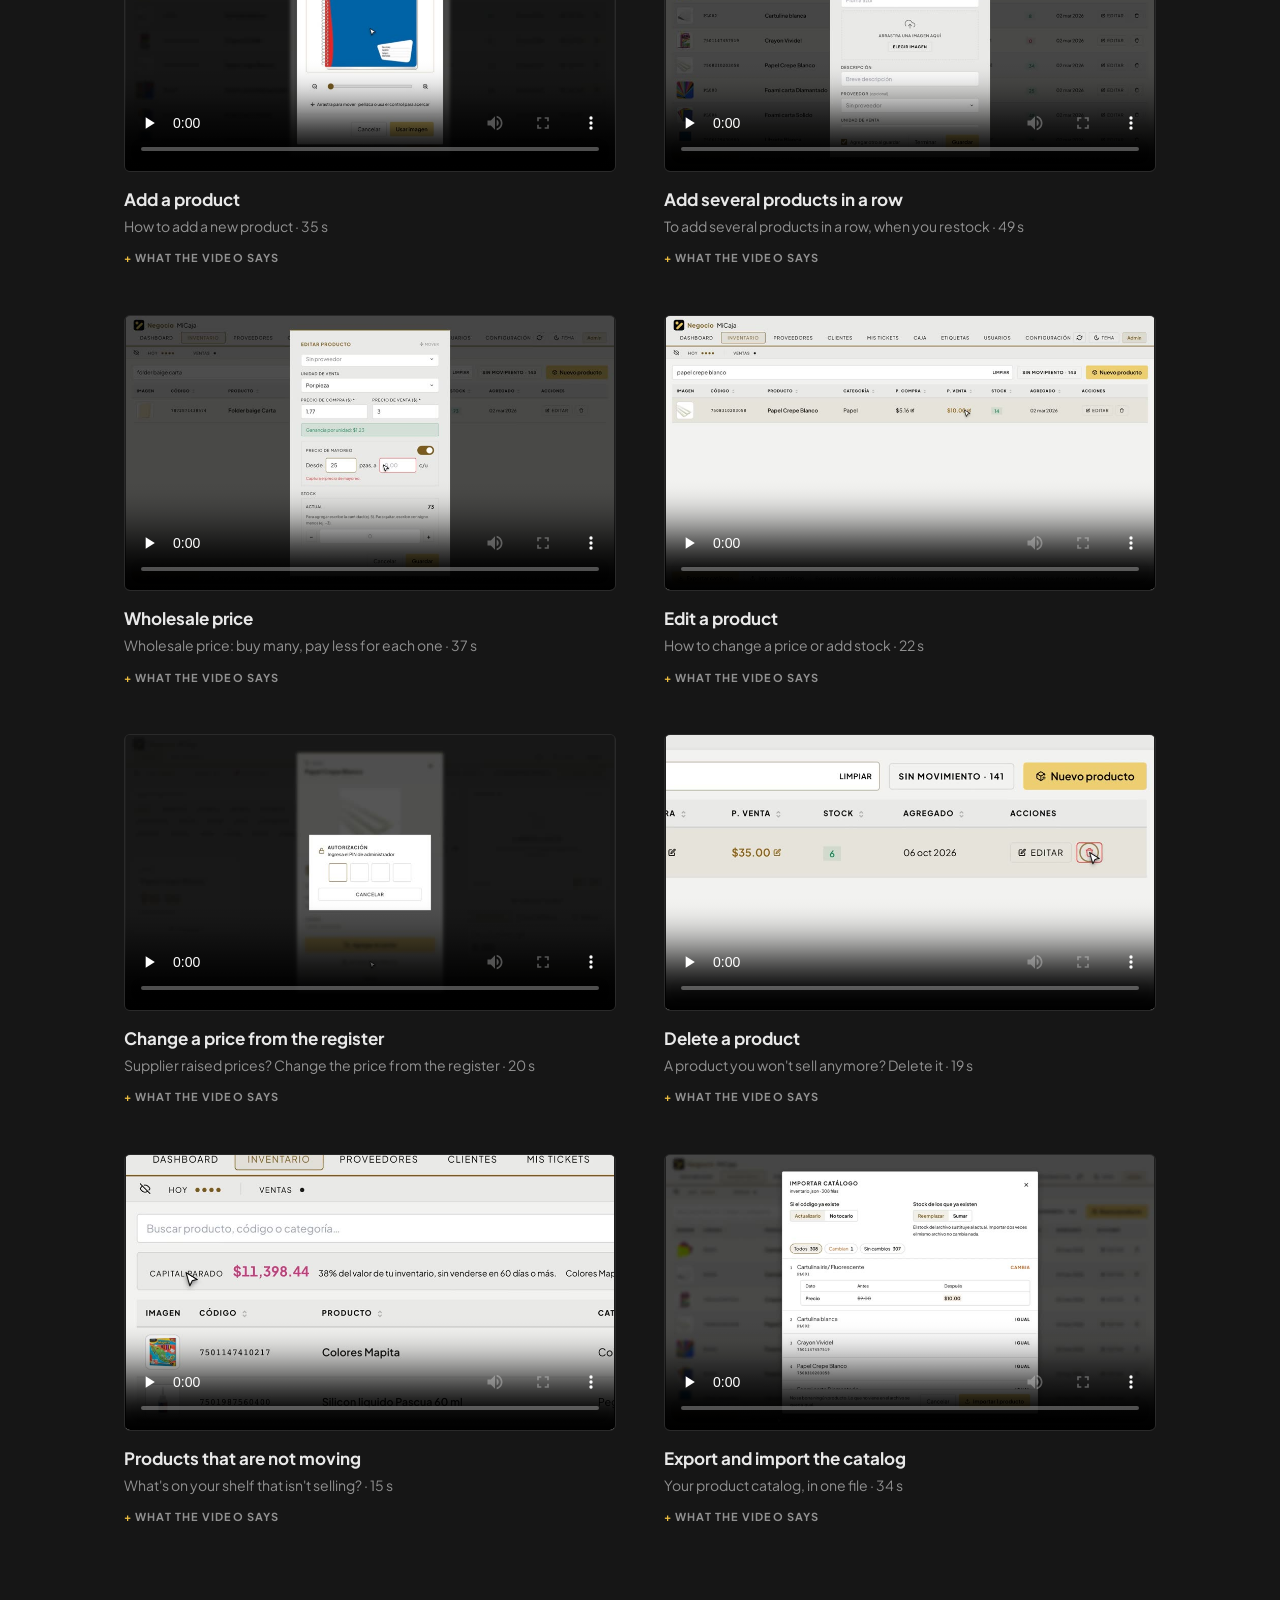
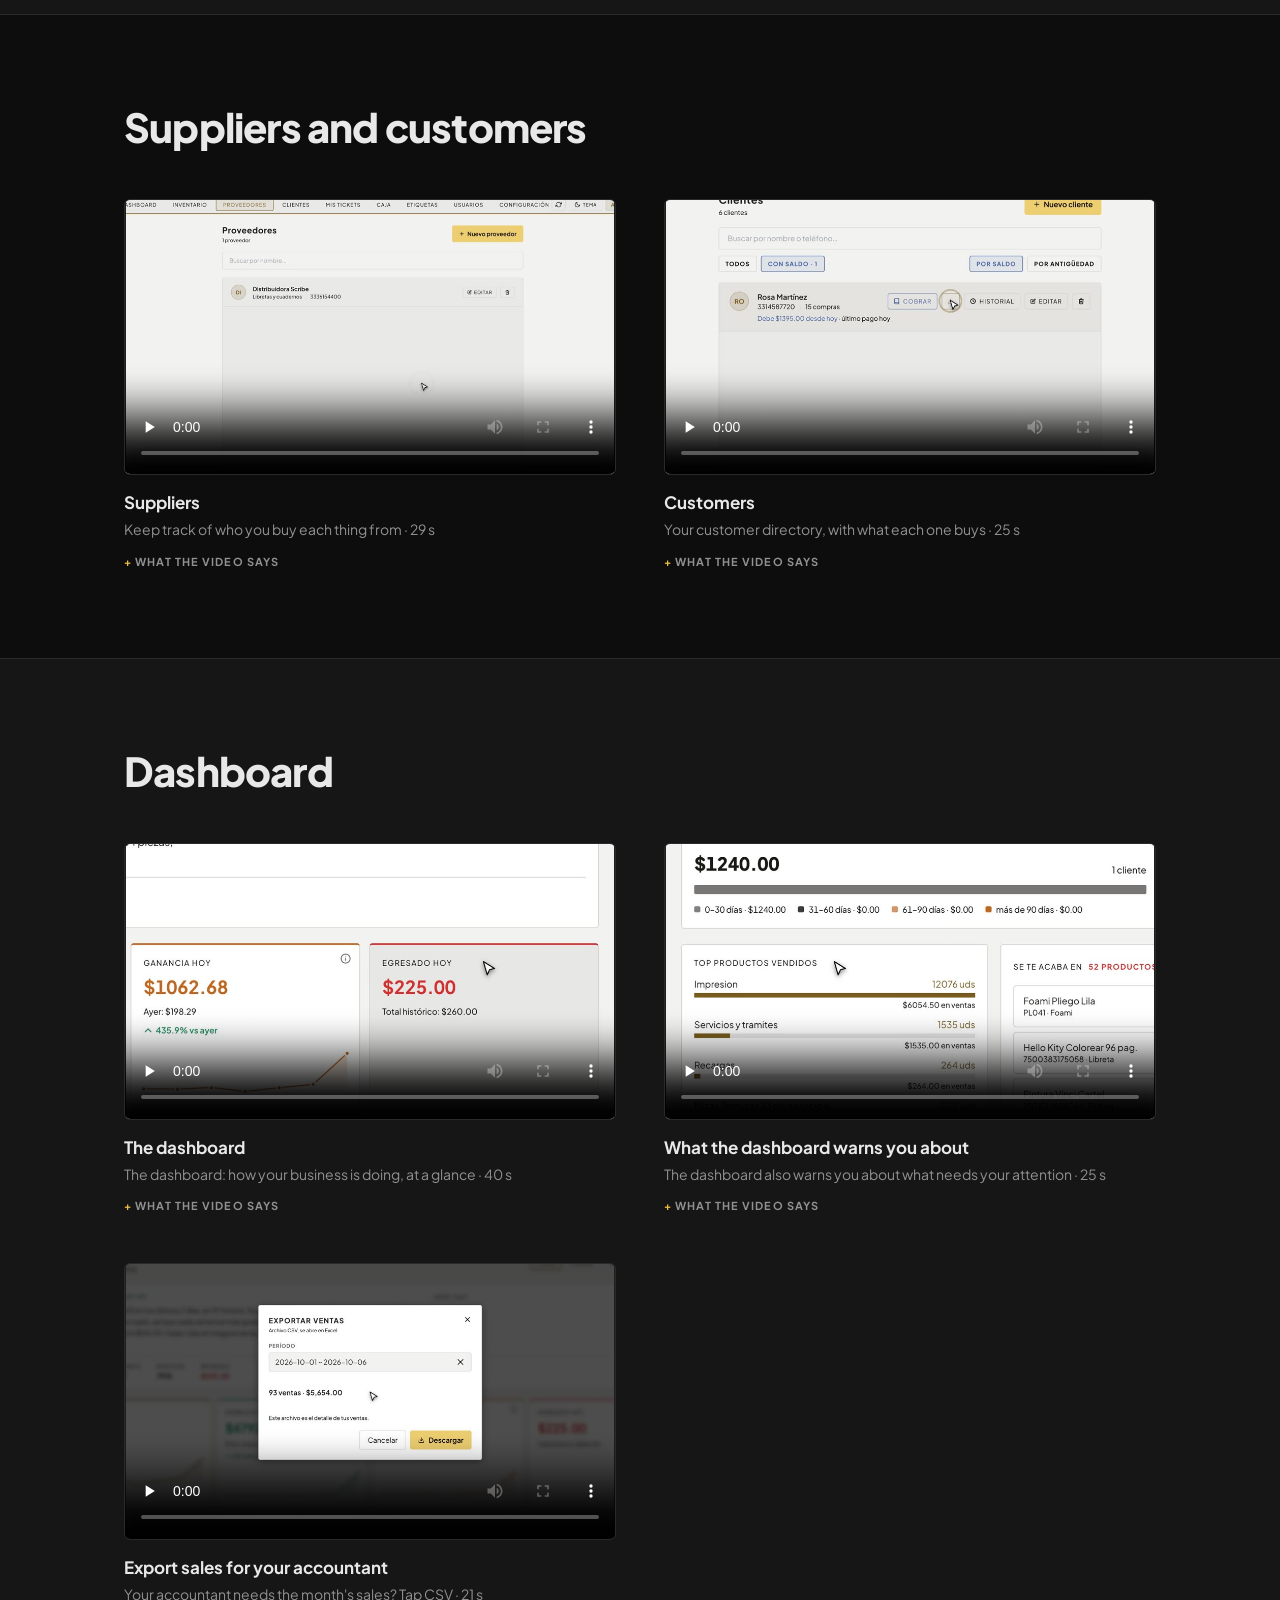
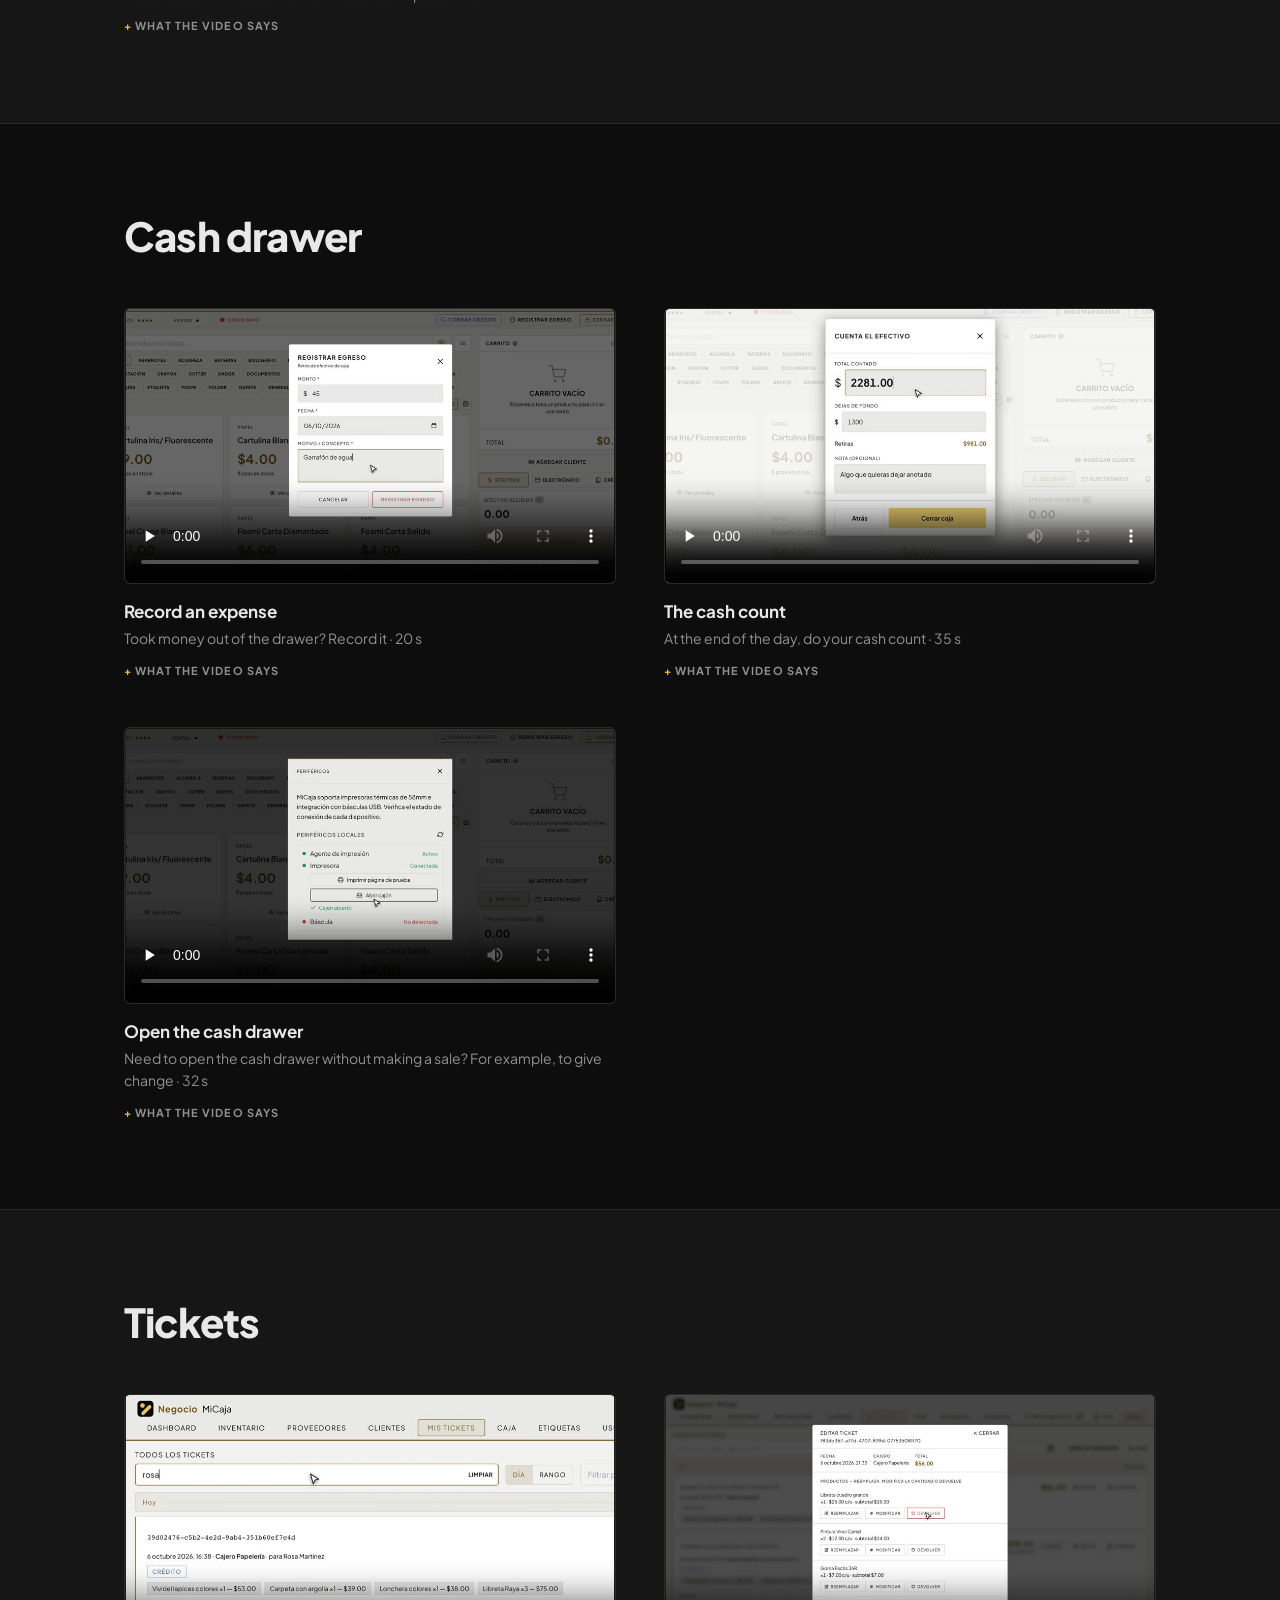
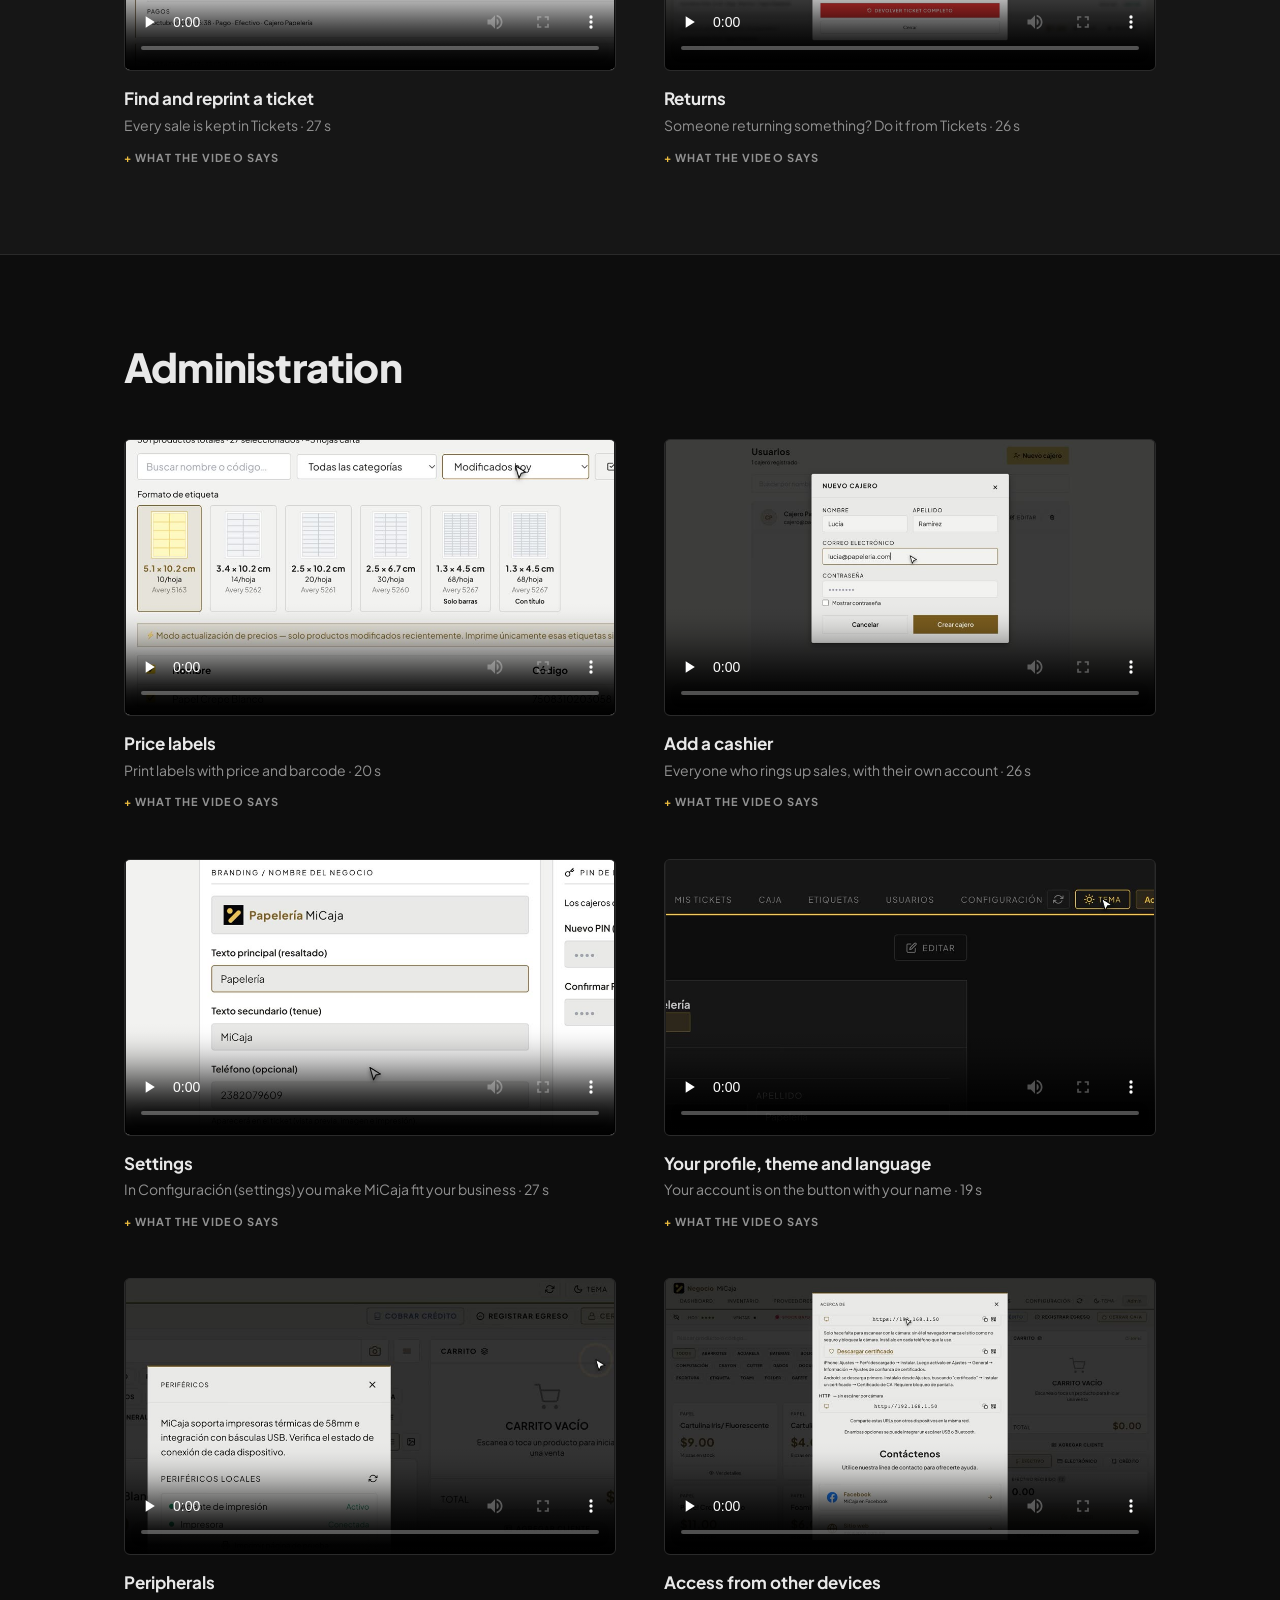
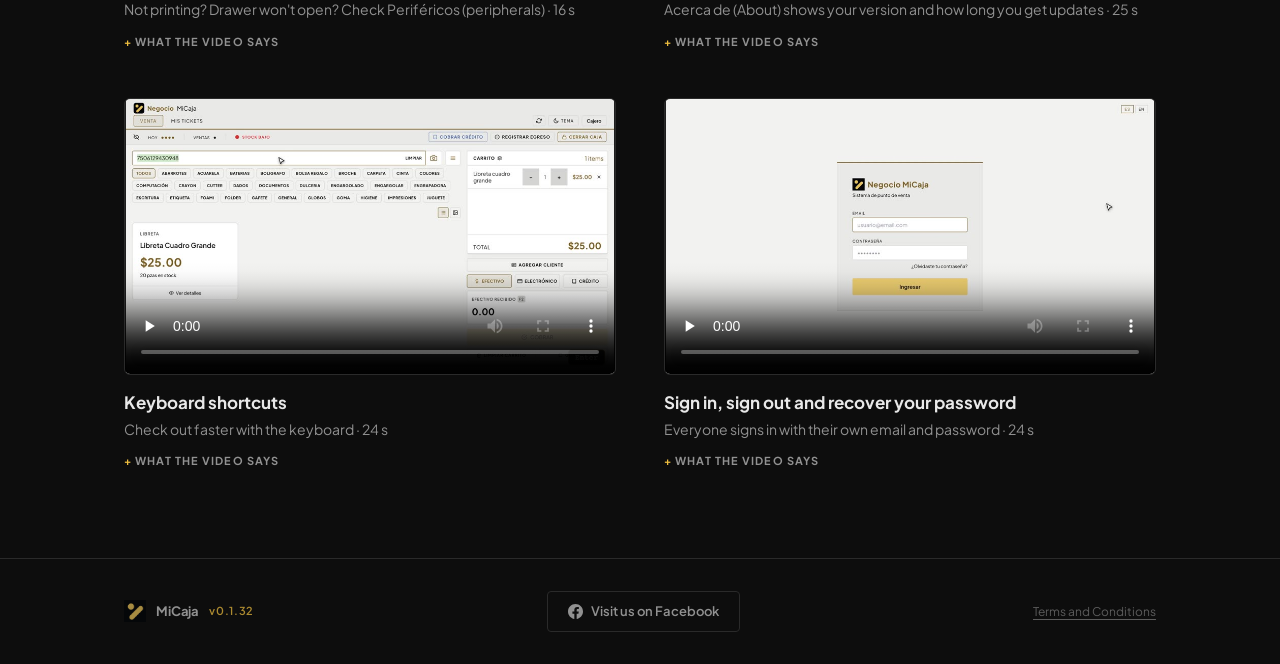
==== commit dddb2938: "feat(ayuda): video de "Agregar otro al guardar" y regrabados de la v0.1.32" ====
--- a/ayuda.html
+++ b/ayuda.html
@@ -293,6 +293,27 @@
             </details>
           </div>
         </article>
+        <article class="ayuda-video fade-in" id="alta-en-serie" data-buscar-es="dar de alta varios productos seguidos para dar de alta varios productos seguidos, al resurtir marca agregar otro al guardar captura el primero como siempre al guardar, el formulario se queda abierto para el siguiente la categoria se queda; los precios no, se capturan en cada uno escanea el siguiente y sigue cuando acabes, terminar, y ahi estan los dos" data-buscar-en="add several products in a row to add several products in a row, when you restock tick agregar otro al guardar (add another after saving) enter the first one as usual when you save, the form stays open for the next one the category stays; the prices don't, you enter them for each one scan the next one and keep going when you're done, terminar (done), and there are both">
+          <video class="ayuda-player" controls preload="none" playsinline poster="ayuda/videos/alta-en-serie.jpg">
+            <source src="ayuda/videos/alta-en-serie.mp4" type="video/mp4" />
+            <track kind="subtitles" srclang="es" label="Español" src="ayuda/videos/alta-en-serie.es.vtt" default />
+            <track kind="subtitles" srclang="en" label="English" src="ayuda/videos/alta-en-serie.en.vtt" />
+          </video>
+          <div class="ayuda-video-texto">
+            <h3 class="ayuda-video-titulo" data-i18n="v.alta-en-serie.titulo">Dar de alta varios productos seguidos</h3>
+            <p class="ayuda-video-desc"><span data-i18n="v.alta-en-serie.desc">Para dar de alta varios productos seguidos, al resurtir</span> · <span data-i18n="v.alta-en-serie.min">49 s</span></p>
+            <details class="ayuda-guion">
+              <summary data-i18n="ayuda.guion">Lo que dice el video</summary>
+              <p data-i18n="v.alta-en-serie.f0">Para dar de alta <strong>varios productos seguidos</strong>, al resurtir</p>
+              <p data-i18n="v.alta-en-serie.f1">Marca <strong>Agregar otro al guardar</strong></p>
+              <p data-i18n="v.alta-en-serie.f2">Captura el primero como siempre</p>
+              <p data-i18n="v.alta-en-serie.f3">Al guardar, el formulario <strong>se queda abierto</strong> para el siguiente</p>
+              <p data-i18n="v.alta-en-serie.f4">La categoría se queda; los precios <strong>no</strong>, se capturan en cada uno</p>
+              <p data-i18n="v.alta-en-serie.f5">Escanea el siguiente y sigue</p>
+              <p data-i18n="v.alta-en-serie.f6">Cuando acabes, <strong>Terminar</strong>, y ahí están los dos</p>
+            </details>
+          </div>
+        </article>
         <article class="ayuda-video fade-in" id="precio-mayoreo" data-buscar-es="precio de mayoreo precio de mayoreo: si se lleva muchas, paga menos por cada una abre el producto en inventario activa el precio de mayoreo escribe desde cuantas piezas aplica, y a cuanto cada una guarda, y la regla queda lista en la caja no tienes que acordarte de nada al llegar a 25, todas pasan solas a $2.50" data-buscar-en="wholesale price wholesale price: buy many, pay less for each one open the product in inventario (inventory) turn on the wholesale price type from how many pieces it applies, and the price for each save, and the rule is set at the register you don't have to remember anything at 25, all of them switch to $2.50 on their own">
           <video class="ayuda-player" controls preload="none" playsinline poster="ayuda/videos/precio-mayoreo.jpg">
             <source src="ayuda/videos/precio-mayoreo.mp4" type="video/mp4" />
@@ -301,7 +322,7 @@
           </video>
           <div class="ayuda-video-texto">
             <h3 class="ayuda-video-titulo" data-i18n="v.precio-mayoreo.titulo">Precio de mayoreo</h3>
-            <p class="ayuda-video-desc"><span data-i18n="v.precio-mayoreo.desc">Precio de mayoreo: si se lleva muchas, paga menos por cada una</span> · <span data-i18n="v.precio-mayoreo.min">36 s</span></p>
+            <p class="ayuda-video-desc"><span data-i18n="v.precio-mayoreo.desc">Precio de mayoreo: si se lleva muchas, paga menos por cada una</span> · <span data-i18n="v.precio-mayoreo.min">37 s</span></p>
             <details class="ayuda-guion">
               <summary data-i18n="ayuda.guion">Lo que dice el video</summary>
               <p data-i18n="v.precio-mayoreo.f0"><strong>Precio de mayoreo</strong>: si se lleva muchas, paga menos por cada una</p>
@@ -391,7 +412,7 @@
             </details>
           </div>
         </article>
-        <article class="ayuda-video fade-in" id="respaldo-catalogo" data-buscar-es="exportar e importar el catalogo tu catalogo de productos, en un archivo exportar catalogo baja todos tus productos con precios, stock y fotos para cargarlo en otra caja, o recuperarlo, usa importar catalogo micaja te dice cuantos productos trae: actualiza los que ya tienes y crea los nuevos importar nunca borra nada. para respaldar todo el sistema, ve a configuracion" data-buscar-en="export and import the catalog your product catalog, in one file exportar catalogo (export) downloads all your products with prices, stock and photos to load it on another register, or restore it, use importar catalogo (import) micaja tells you how many products it has: it updates the ones you have and creates the new ones importing never deletes anything. to back up the whole system, go to configuracion (settings)">
+        <article class="ayuda-video fade-in" id="respaldo-catalogo" data-buscar-es="exportar e importar el catalogo tu catalogo de productos, en un archivo exportar catalogo baja todos tus productos con precios, stock y fotos para cargarlo en otra caja, o recuperarlo, usa importar catalogo antes de escribir nada, micaja te ensena que pasara con cada producto si algo cambia, lo ves con su antes y su despues, y el boton dice cuantos productos va a escribir importar nunca borra nada. para respaldar todo el sistema, ve a configuracion" data-buscar-en="export and import the catalog your product catalog, in one file exportar catalogo (export) downloads all your products with prices, stock and photos to load it on another register, or restore it, use importar catalogo (import) before writing anything, micaja shows you what will happen to each product if something changes, you see its before and after, and the button tells you how many products it will write importing never deletes anything. to back up the whole system, go to configuracion (settings)">
           <video class="ayuda-player" controls preload="none" playsinline poster="ayuda/videos/respaldo-catalogo.jpg">
             <source src="ayuda/videos/respaldo-catalogo.mp4" type="video/mp4" />
             <track kind="subtitles" srclang="es" label="Español" src="ayuda/videos/respaldo-catalogo.es.vtt" default />
@@ -399,14 +420,15 @@
           </video>
           <div class="ayuda-video-texto">
             <h3 class="ayuda-video-titulo" data-i18n="v.respaldo-catalogo.titulo">Exportar e importar el catálogo</h3>
-            <p class="ayuda-video-desc"><span data-i18n="v.respaldo-catalogo.desc">Tu catálogo de productos, en un archivo</span> · <span data-i18n="v.respaldo-catalogo.min">28 s</span></p>
+            <p class="ayuda-video-desc"><span data-i18n="v.respaldo-catalogo.desc">Tu catálogo de productos, en un archivo</span> · <span data-i18n="v.respaldo-catalogo.min">34 s</span></p>
             <details class="ayuda-guion">
               <summary data-i18n="ayuda.guion">Lo que dice el video</summary>
               <p data-i18n="v.respaldo-catalogo.f0">Tu catálogo de productos, en un archivo</p>
               <p data-i18n="v.respaldo-catalogo.f1"><strong>Exportar catálogo</strong> baja todos tus productos con precios, stock y fotos</p>
               <p data-i18n="v.respaldo-catalogo.f2">Para cargarlo en otra caja, o recuperarlo, usa <strong>Importar catálogo</strong></p>
-              <p data-i18n="v.respaldo-catalogo.f3">MiCaja te dice cuántos productos trae: actualiza los que ya tienes y crea los nuevos</p>
-              <p data-i18n="v.respaldo-catalogo.f4">Importar nunca borra nada. Para respaldar todo el sistema, ve a Configuración</p>
+              <p data-i18n="v.respaldo-catalogo.f3">Antes de escribir nada, MiCaja te enseña qué pasará con cada producto</p>
+              <p data-i18n="v.respaldo-catalogo.f4">Si algo cambia, lo ves con su <strong>antes</strong> y su <strong>después</strong>, y el botón dice cuántos productos va a escribir</p>
+              <p data-i18n="v.respaldo-catalogo.f5">Importar nunca borra nada. Para respaldar todo el sistema, ve a Configuración</p>
             </details>
           </div>
         </article>
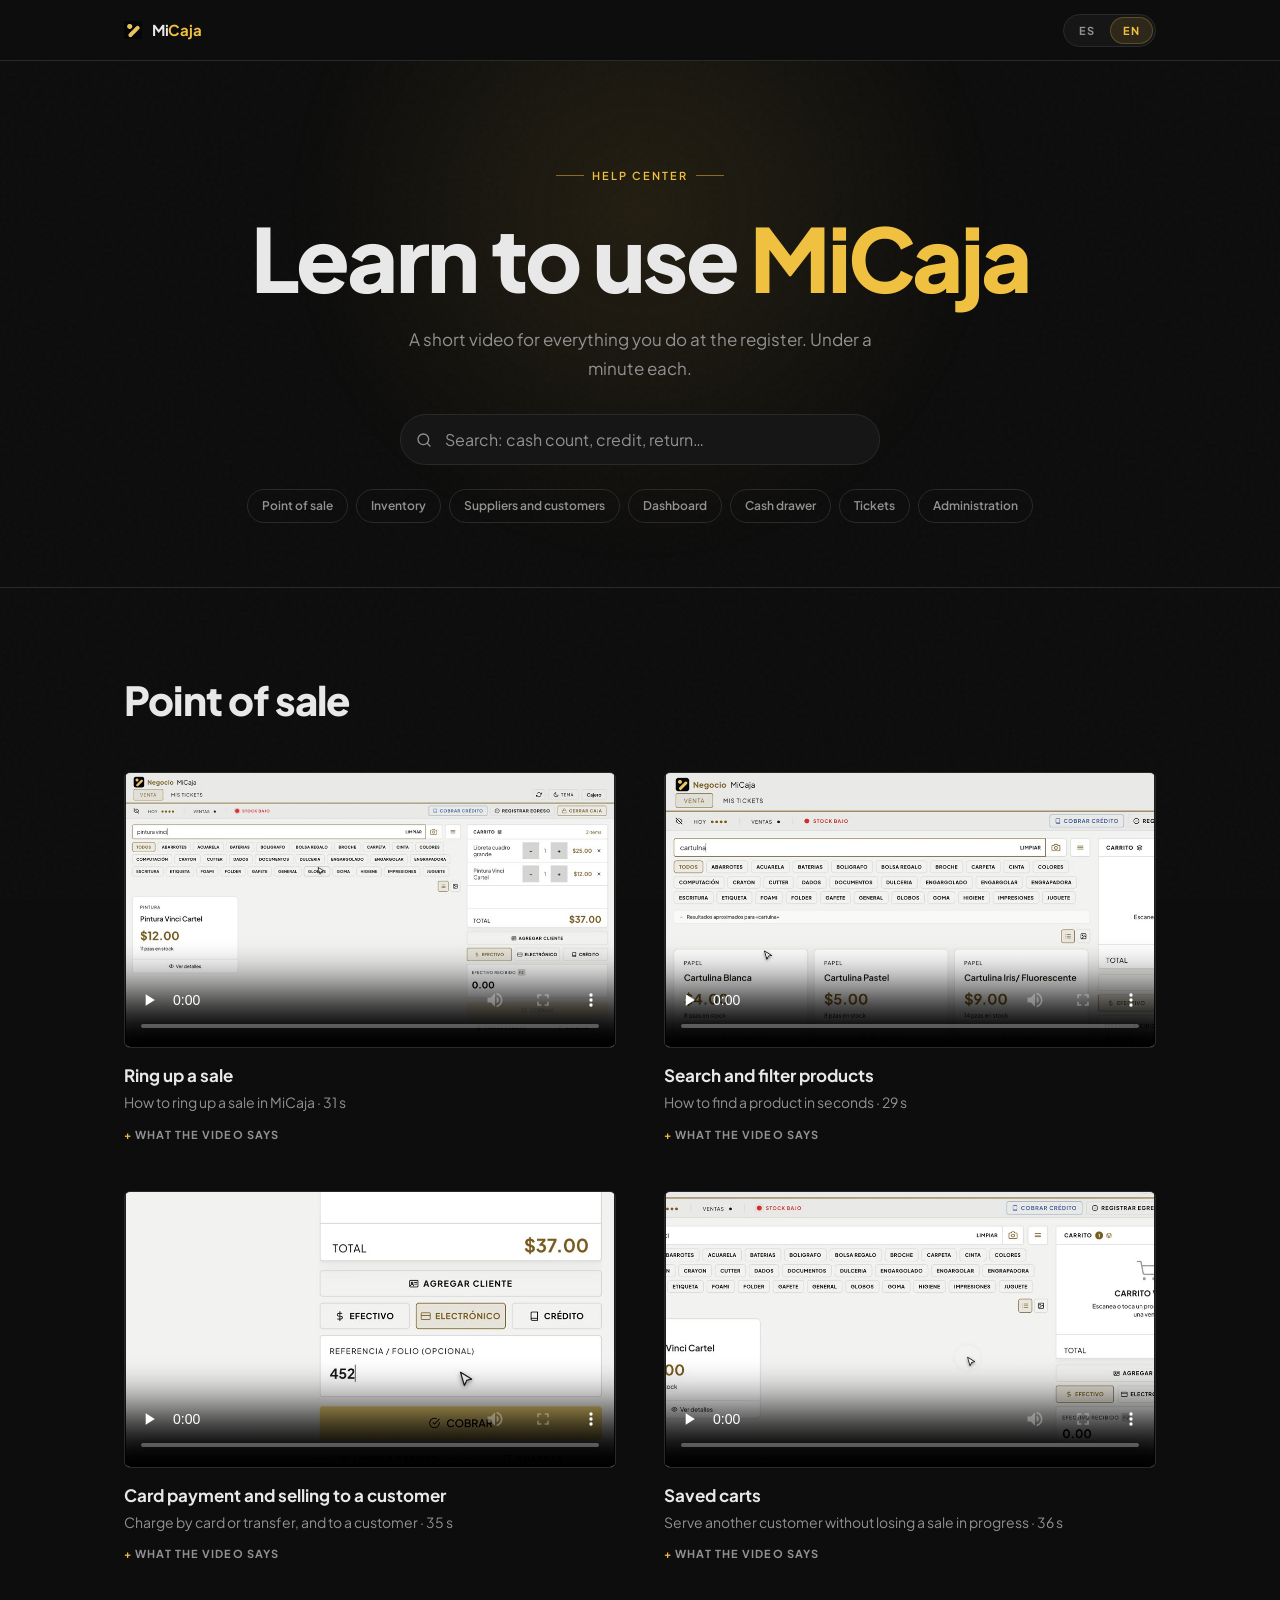
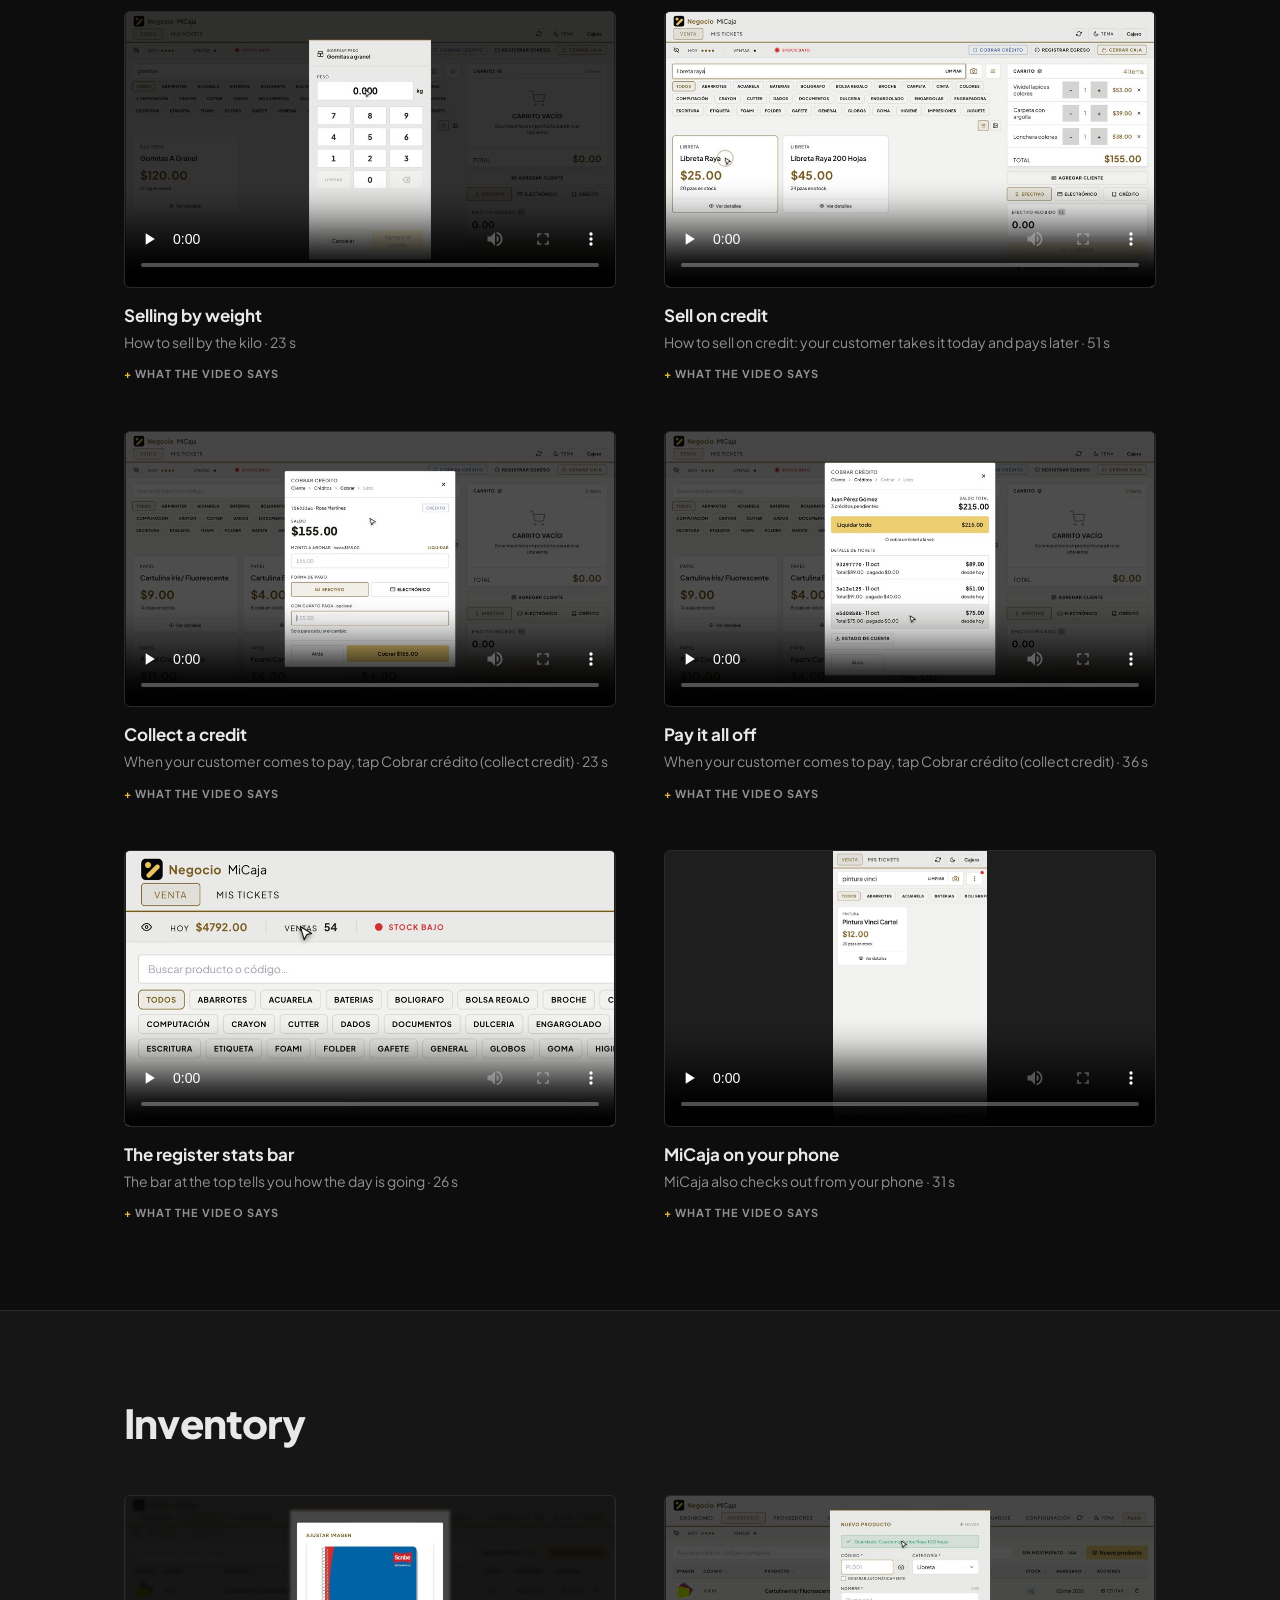
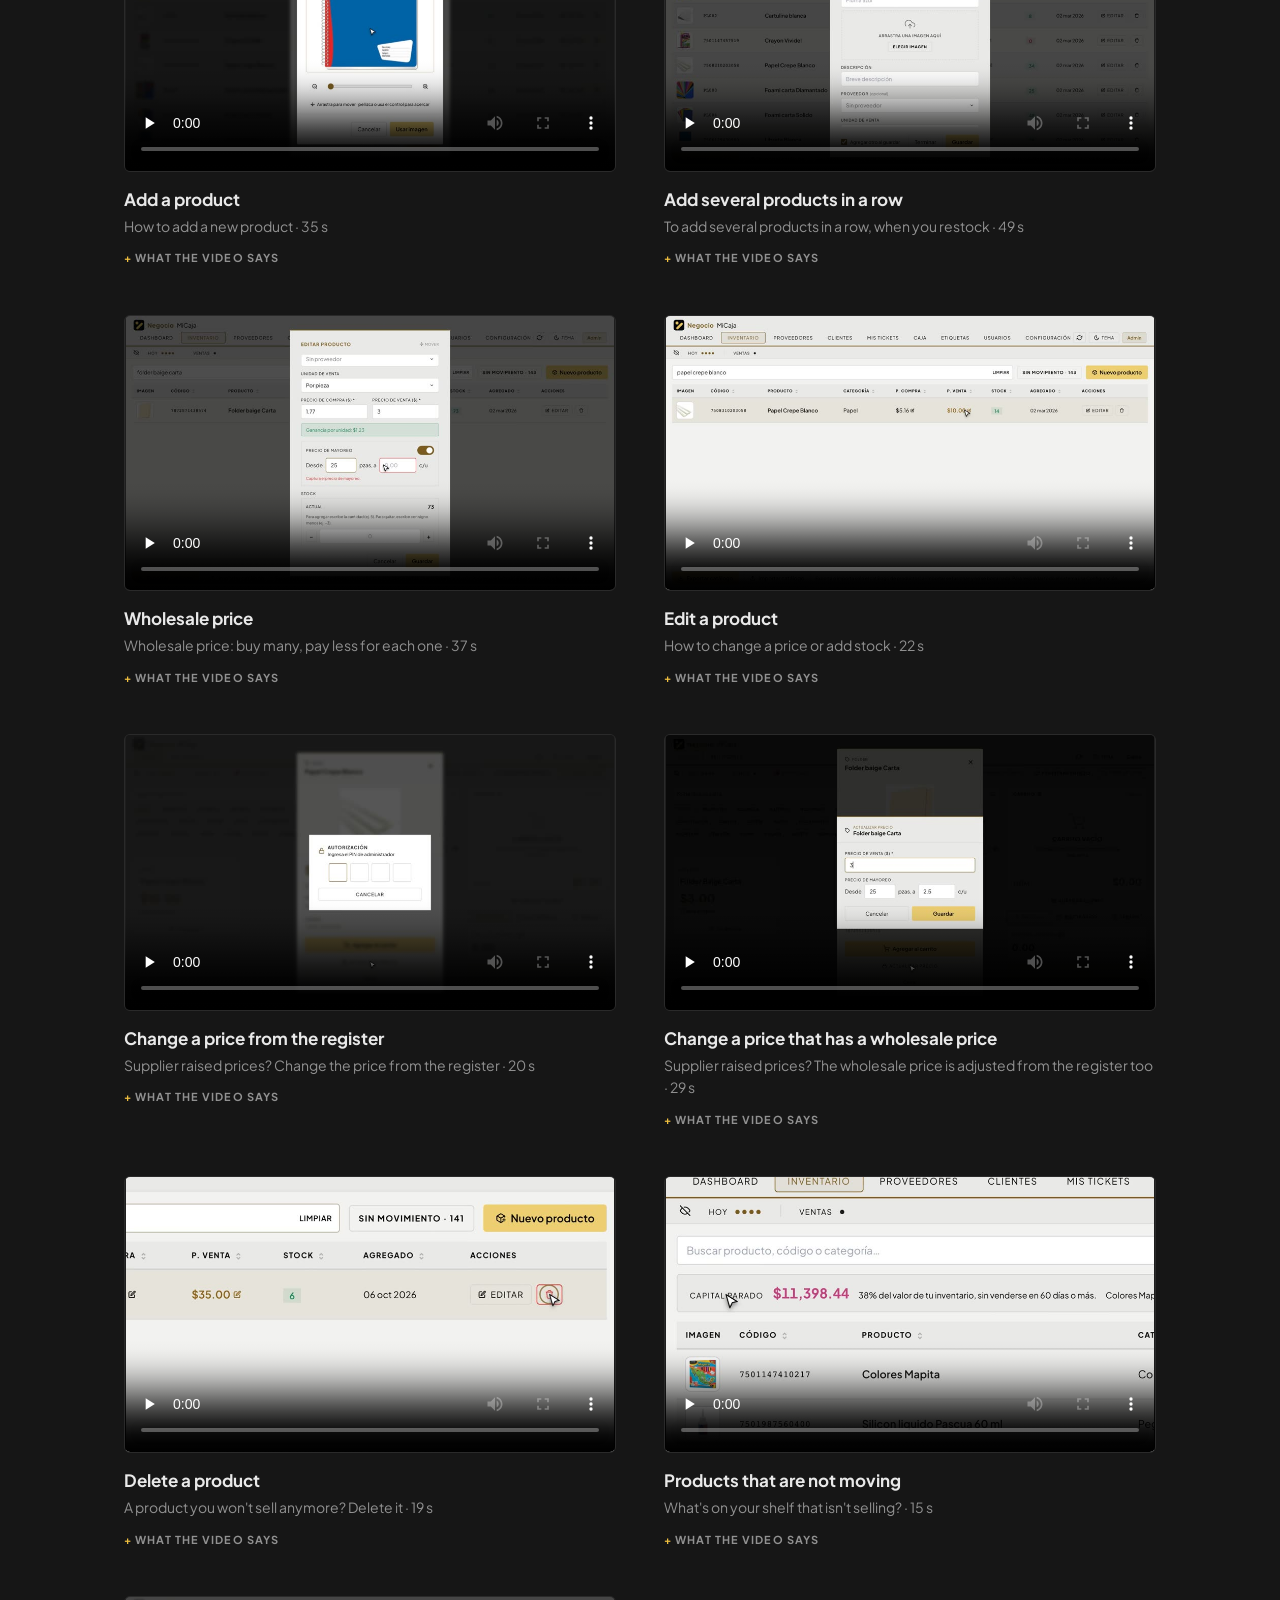
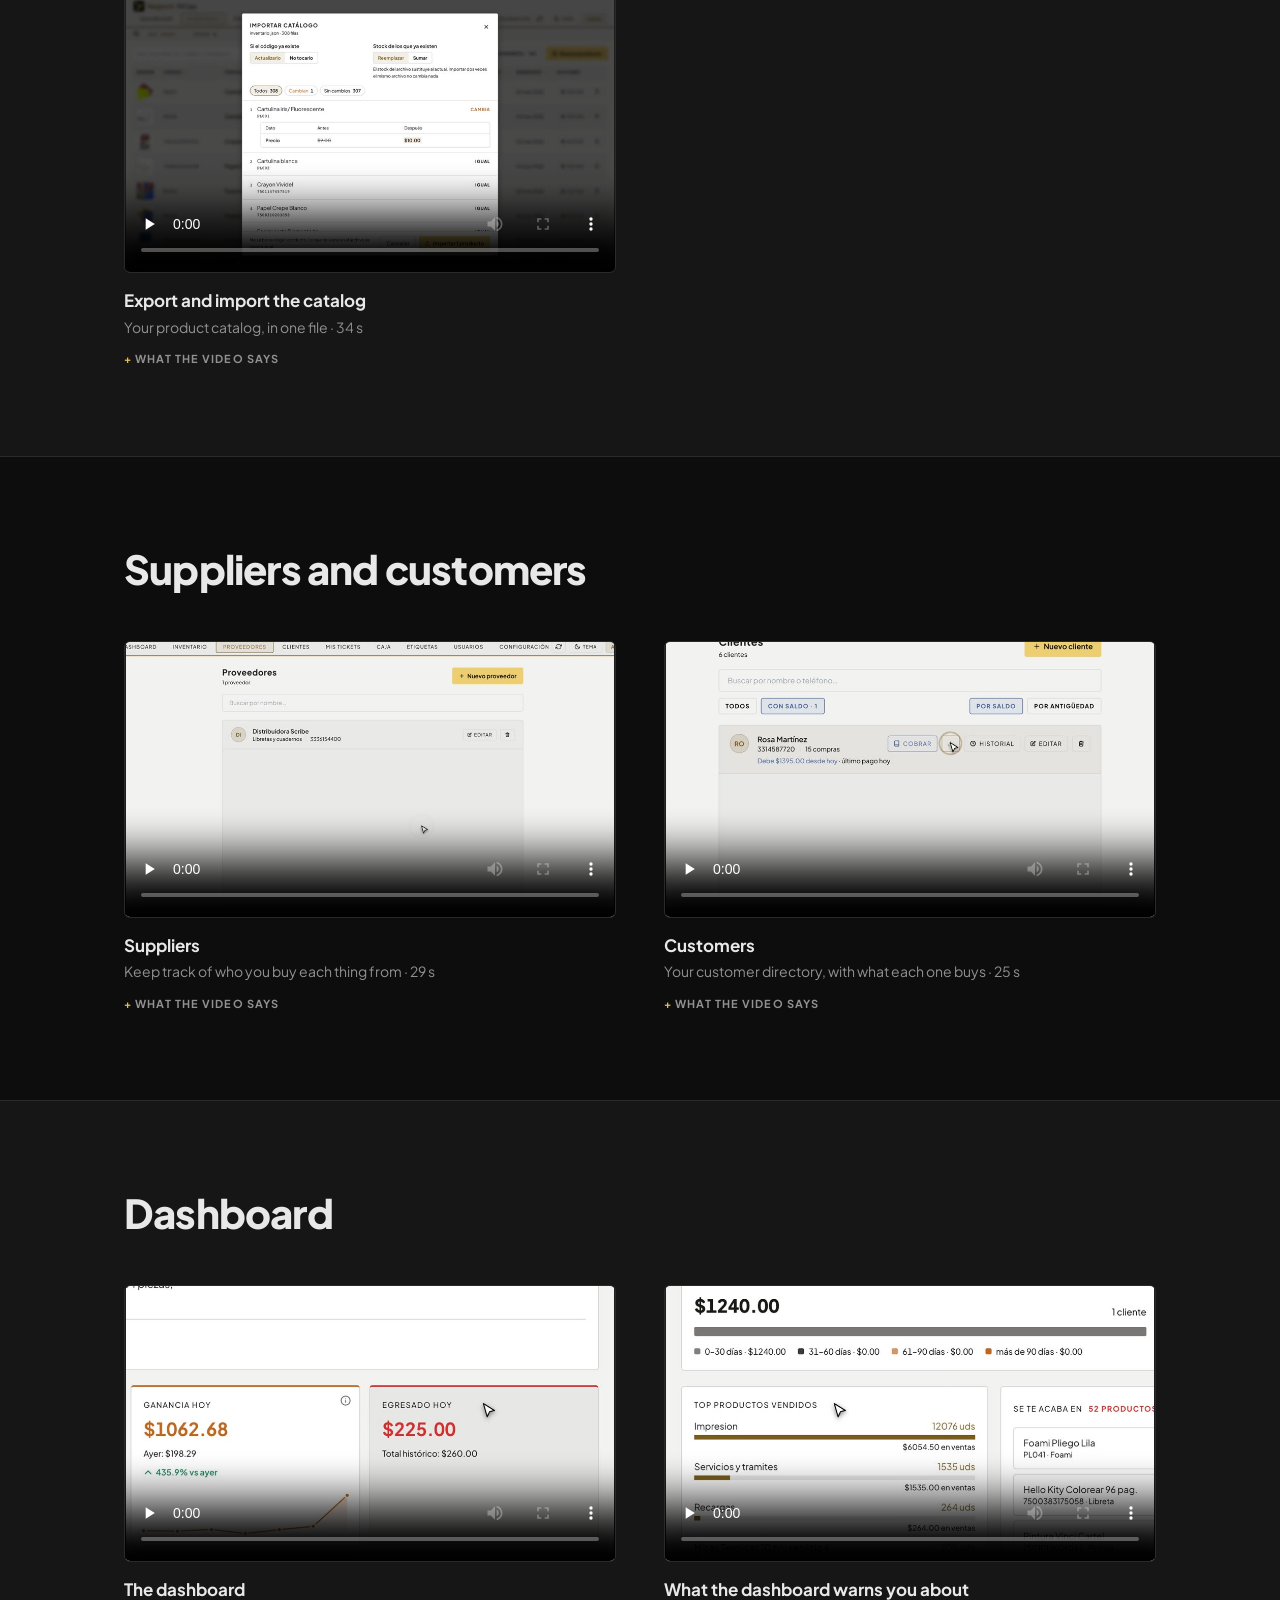
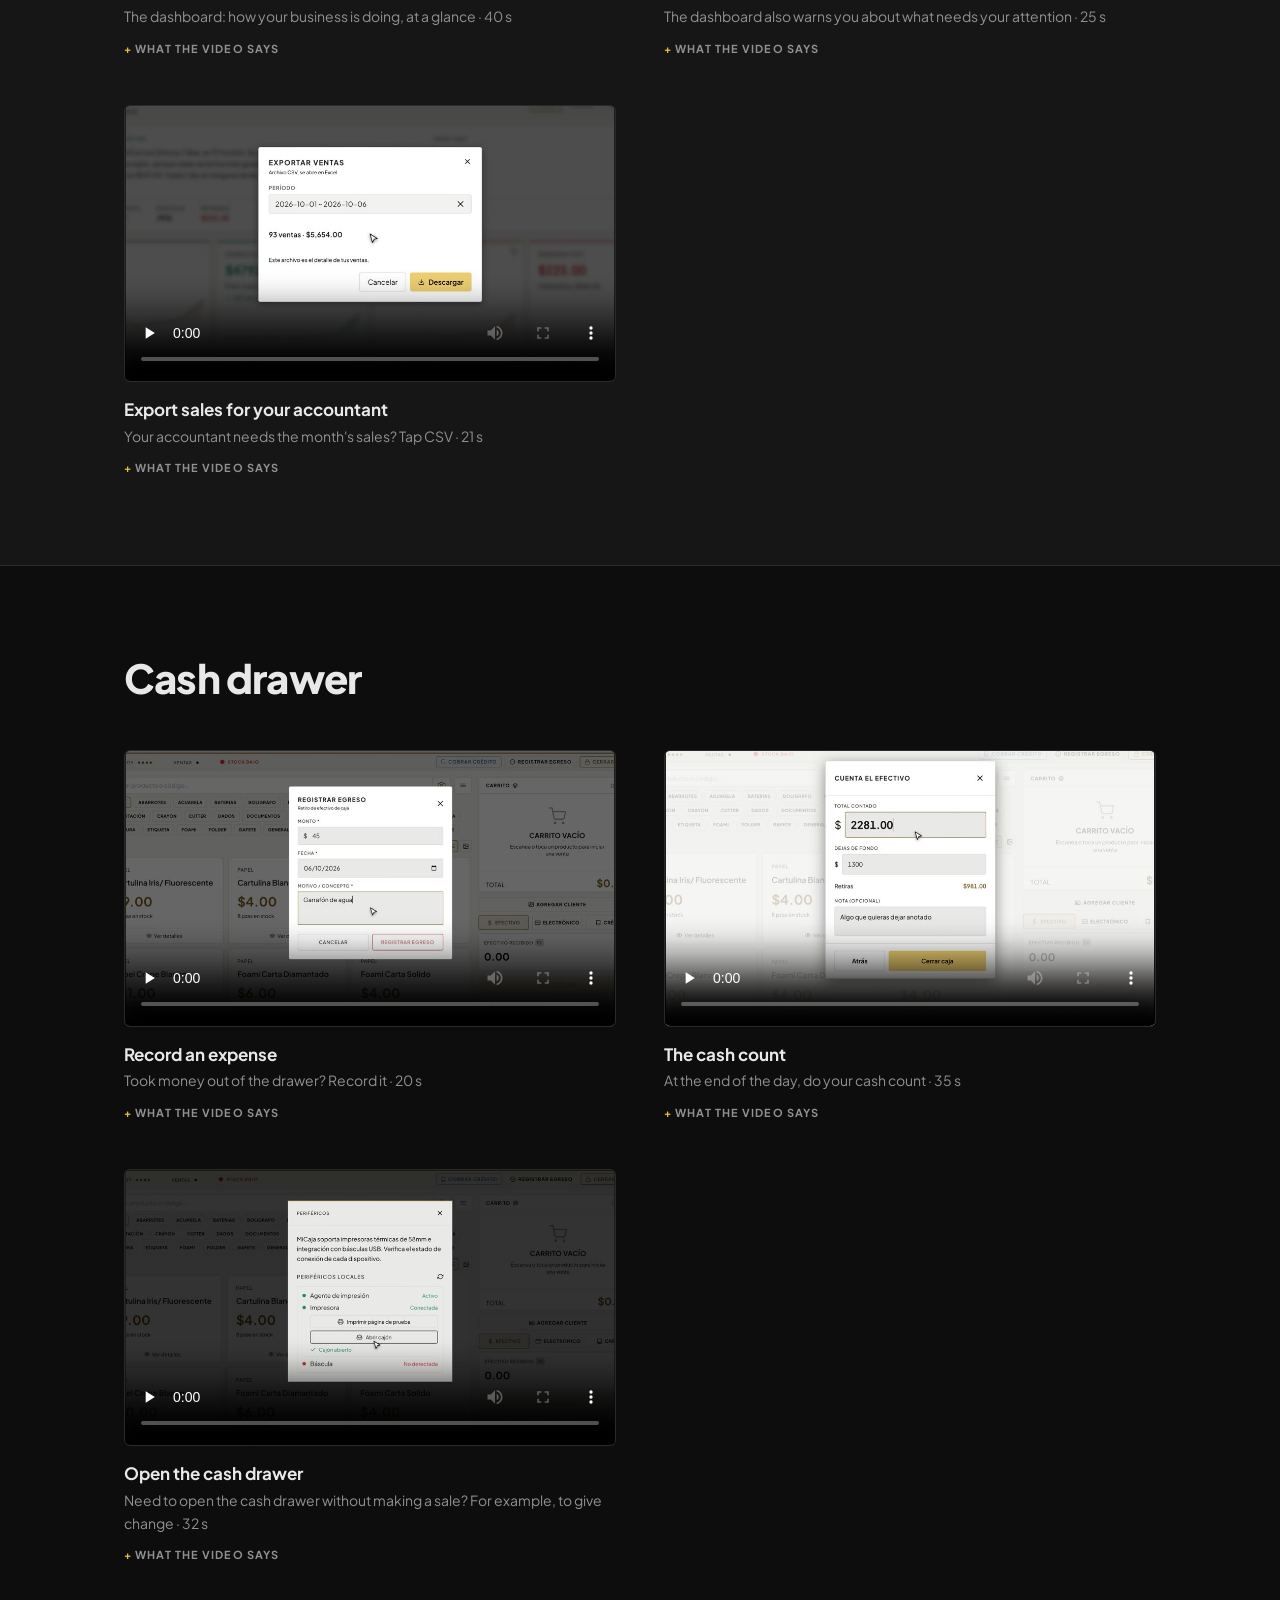
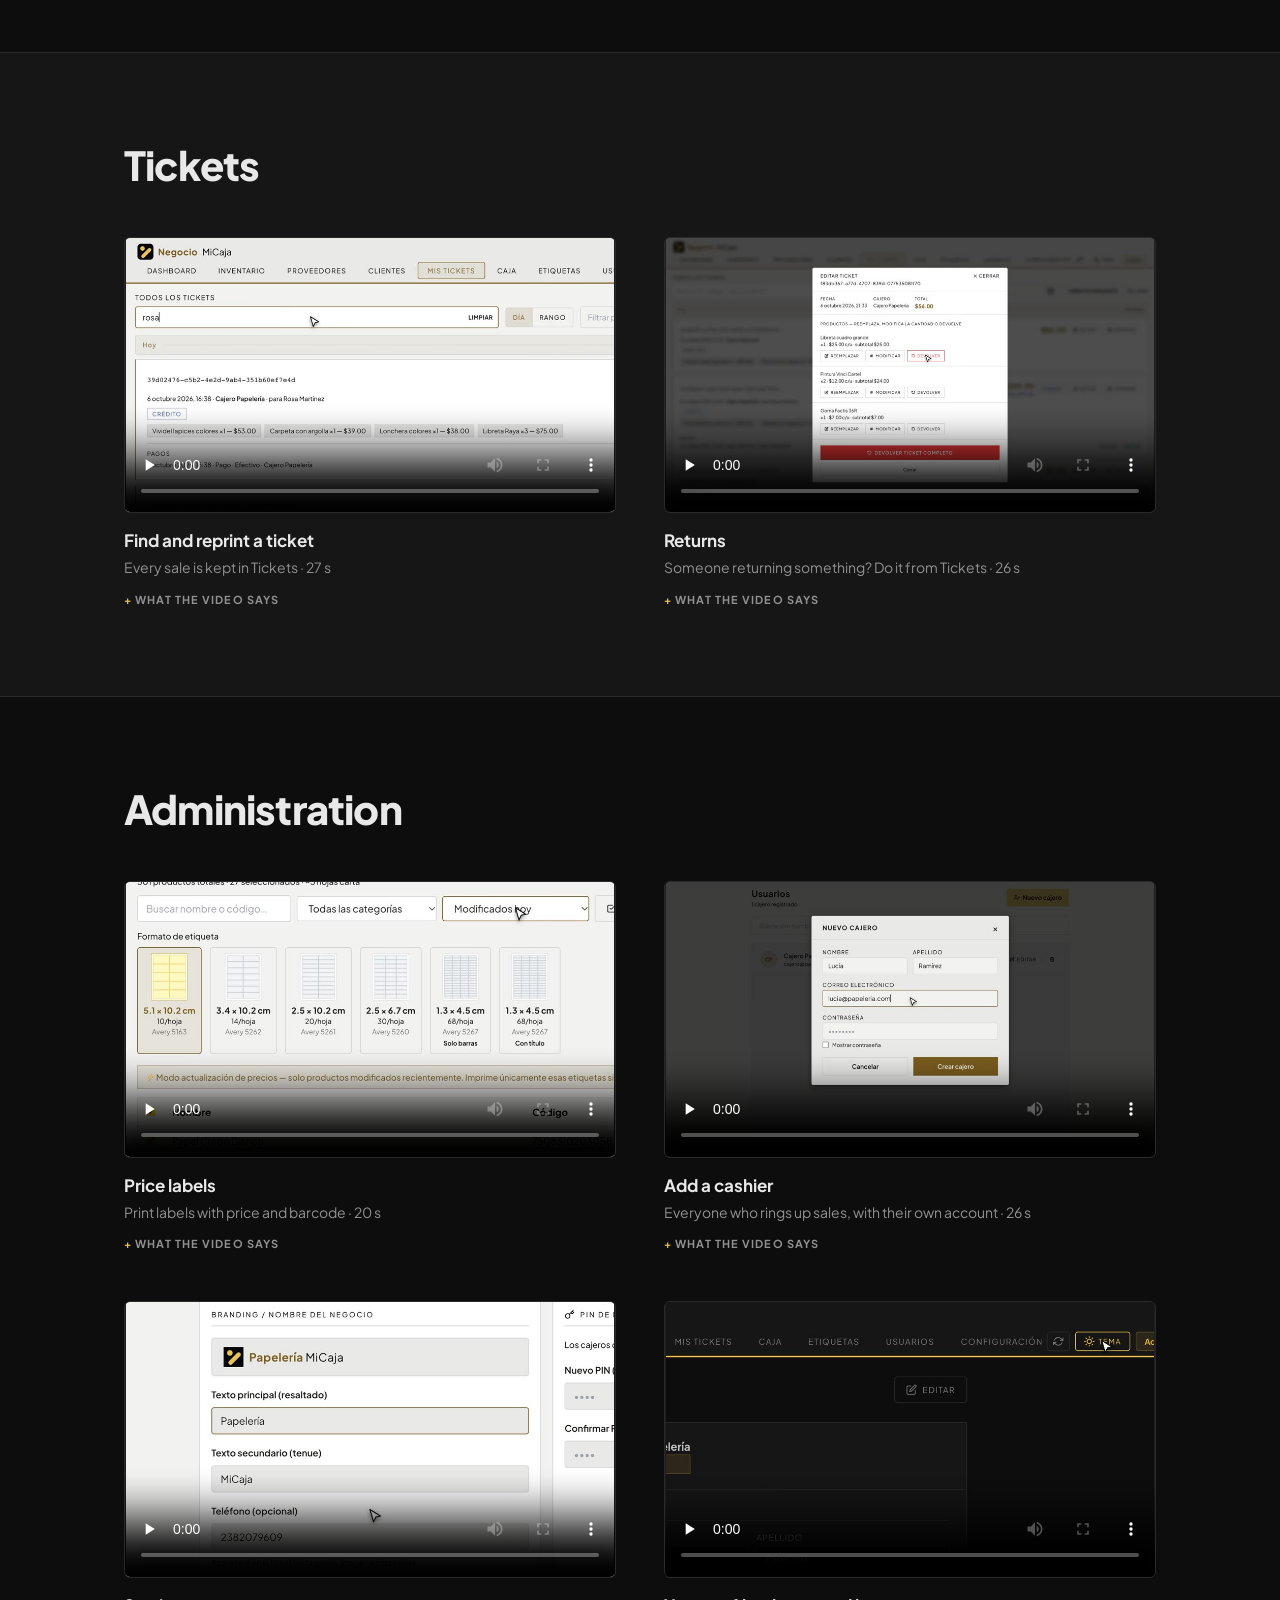
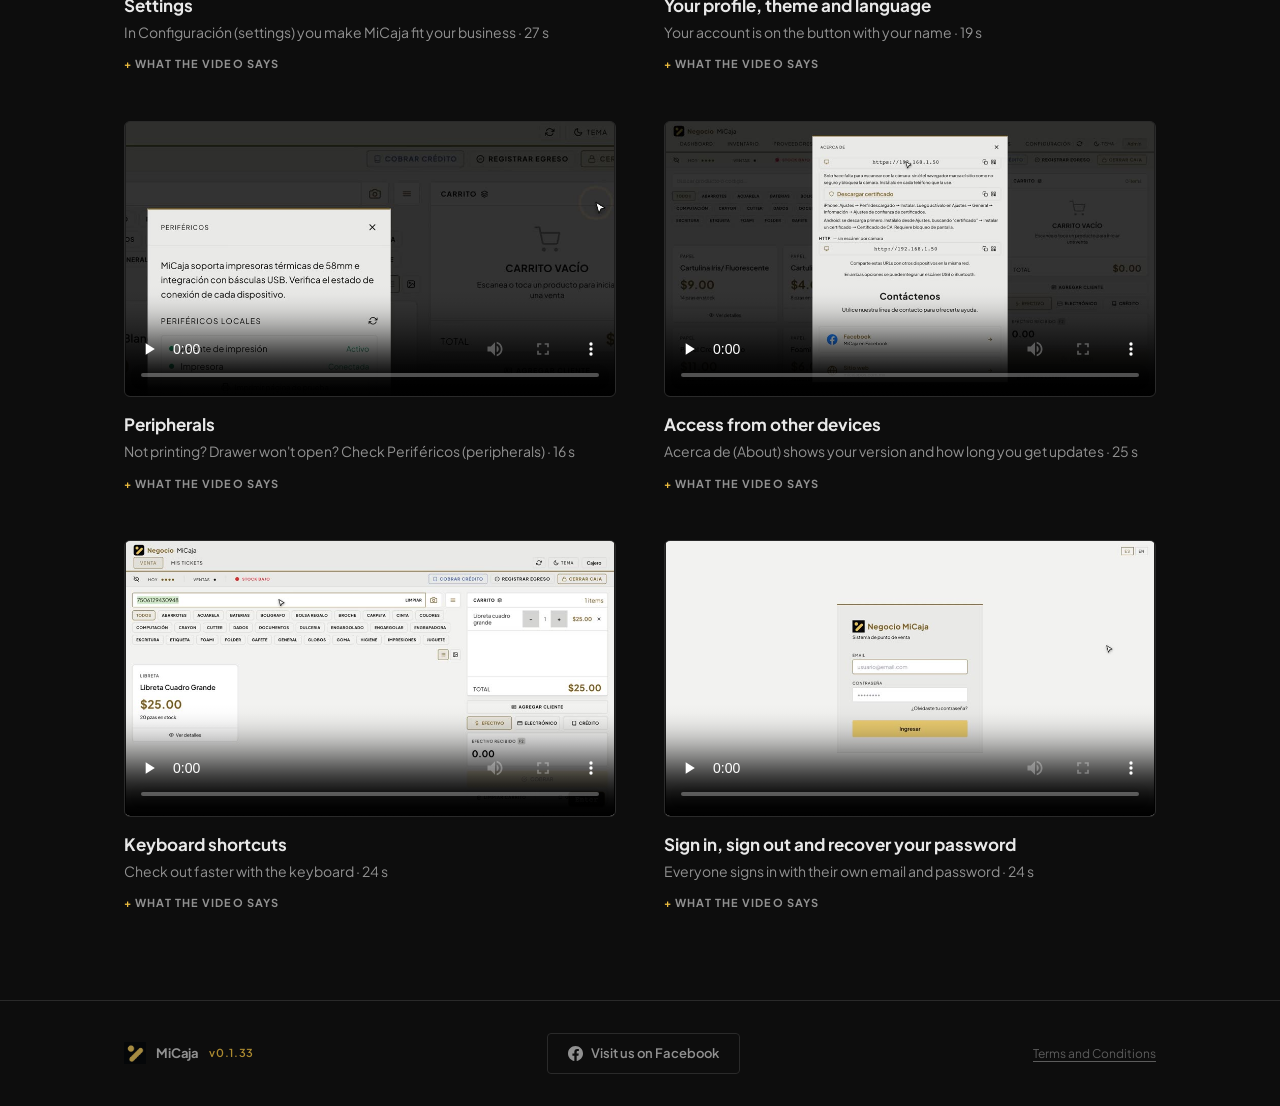
==== commit 2f6ffaa0: "feat(ayuda): video de "Cambiar un precio que tiene mayoreo"" ====
--- a/ayuda.html
+++ b/ayuda.html
@@ -375,6 +375,27 @@
             </details>
           </div>
         </article>
+        <article class="ayuda-video fade-in" id="precio-rapido-mayoreo" data-buscar-es="cambiar un precio que tiene mayoreo ¿subio el proveedor? el mayoreo tambien se ajusta desde la caja abre los detalles del producto toca actualizar precio y escribe el pin del administrador abajo del precio aparece su precio de mayoreo sube el precio normal y el de mayoreo, para que no se quede atras desde 25 piezas se cobra el mayoreo nuevo" data-buscar-en="change a price that has a wholesale price supplier raised prices? the wholesale price is adjusted from the register too open the product details tap actualizar precio (update price) and type the administrator's pin below the price you'll see its wholesale price raise the regular price and the wholesale one, so it doesn't fall behind from 25 pieces on, the new wholesale price applies">
+          <video class="ayuda-player" controls preload="none" playsinline poster="ayuda/videos/precio-rapido-mayoreo.jpg">
+            <source src="ayuda/videos/precio-rapido-mayoreo.mp4" type="video/mp4" />
+            <track kind="subtitles" srclang="es" label="Español" src="ayuda/videos/precio-rapido-mayoreo.es.vtt" default />
+            <track kind="subtitles" srclang="en" label="English" src="ayuda/videos/precio-rapido-mayoreo.en.vtt" />
+          </video>
+          <div class="ayuda-video-texto">
+            <h3 class="ayuda-video-titulo" data-i18n="v.precio-rapido-mayoreo.titulo">Cambiar un precio que tiene mayoreo</h3>
+            <p class="ayuda-video-desc"><span data-i18n="v.precio-rapido-mayoreo.desc">¿Subió el proveedor? El mayoreo también se ajusta desde la caja</span> · <span data-i18n="v.precio-rapido-mayoreo.min">29 s</span></p>
+            <details class="ayuda-guion">
+              <summary data-i18n="ayuda.guion">Lo que dice el video</summary>
+              <p data-i18n="v.precio-rapido-mayoreo.f0">¿Subió el proveedor? El <strong>mayoreo</strong> también se ajusta desde la caja</p>
+              <p data-i18n="v.precio-rapido-mayoreo.f1">Abre los detalles del producto</p>
+              <p data-i18n="v.precio-rapido-mayoreo.f2">Toca <strong>Actualizar precio</strong> y escribe el PIN del administrador</p>
+              <p data-i18n="v.precio-rapido-mayoreo.f3">Abajo del precio aparece su <strong>precio de mayoreo</strong></p>
+              <p data-i18n="v.precio-rapido-mayoreo.f4">Sube el precio normal</p>
+              <p data-i18n="v.precio-rapido-mayoreo.f5">Y el de mayoreo, para que no se quede atrás</p>
+              <p data-i18n="v.precio-rapido-mayoreo.f6">Desde <strong>25 piezas</strong> se cobra el mayoreo nuevo</p>
+            </details>
+          </div>
+        </article>
         <article class="ayuda-video fade-in" id="eliminar-producto" data-buscar-es="eliminar un producto ¿un producto que ya no vas a vender? eliminalo buscalo en inventario toca el bote de basura micaja te pide confirmar, para que no se borre por accidente deja de aparecer en la caja, pero tus ventas pasadas lo conservan" data-buscar-en="delete a product a product you won't sell anymore? delete it find it in inventario (inventory) tap the trash can micaja asks you to confirm, so nothing is deleted by accident it no longer shows at the register, but your past sales keep it">
           <video class="ayuda-player" controls preload="none" playsinline poster="ayuda/videos/eliminar-producto.jpg">
             <source src="ayuda/videos/eliminar-producto.mp4" type="video/mp4" />
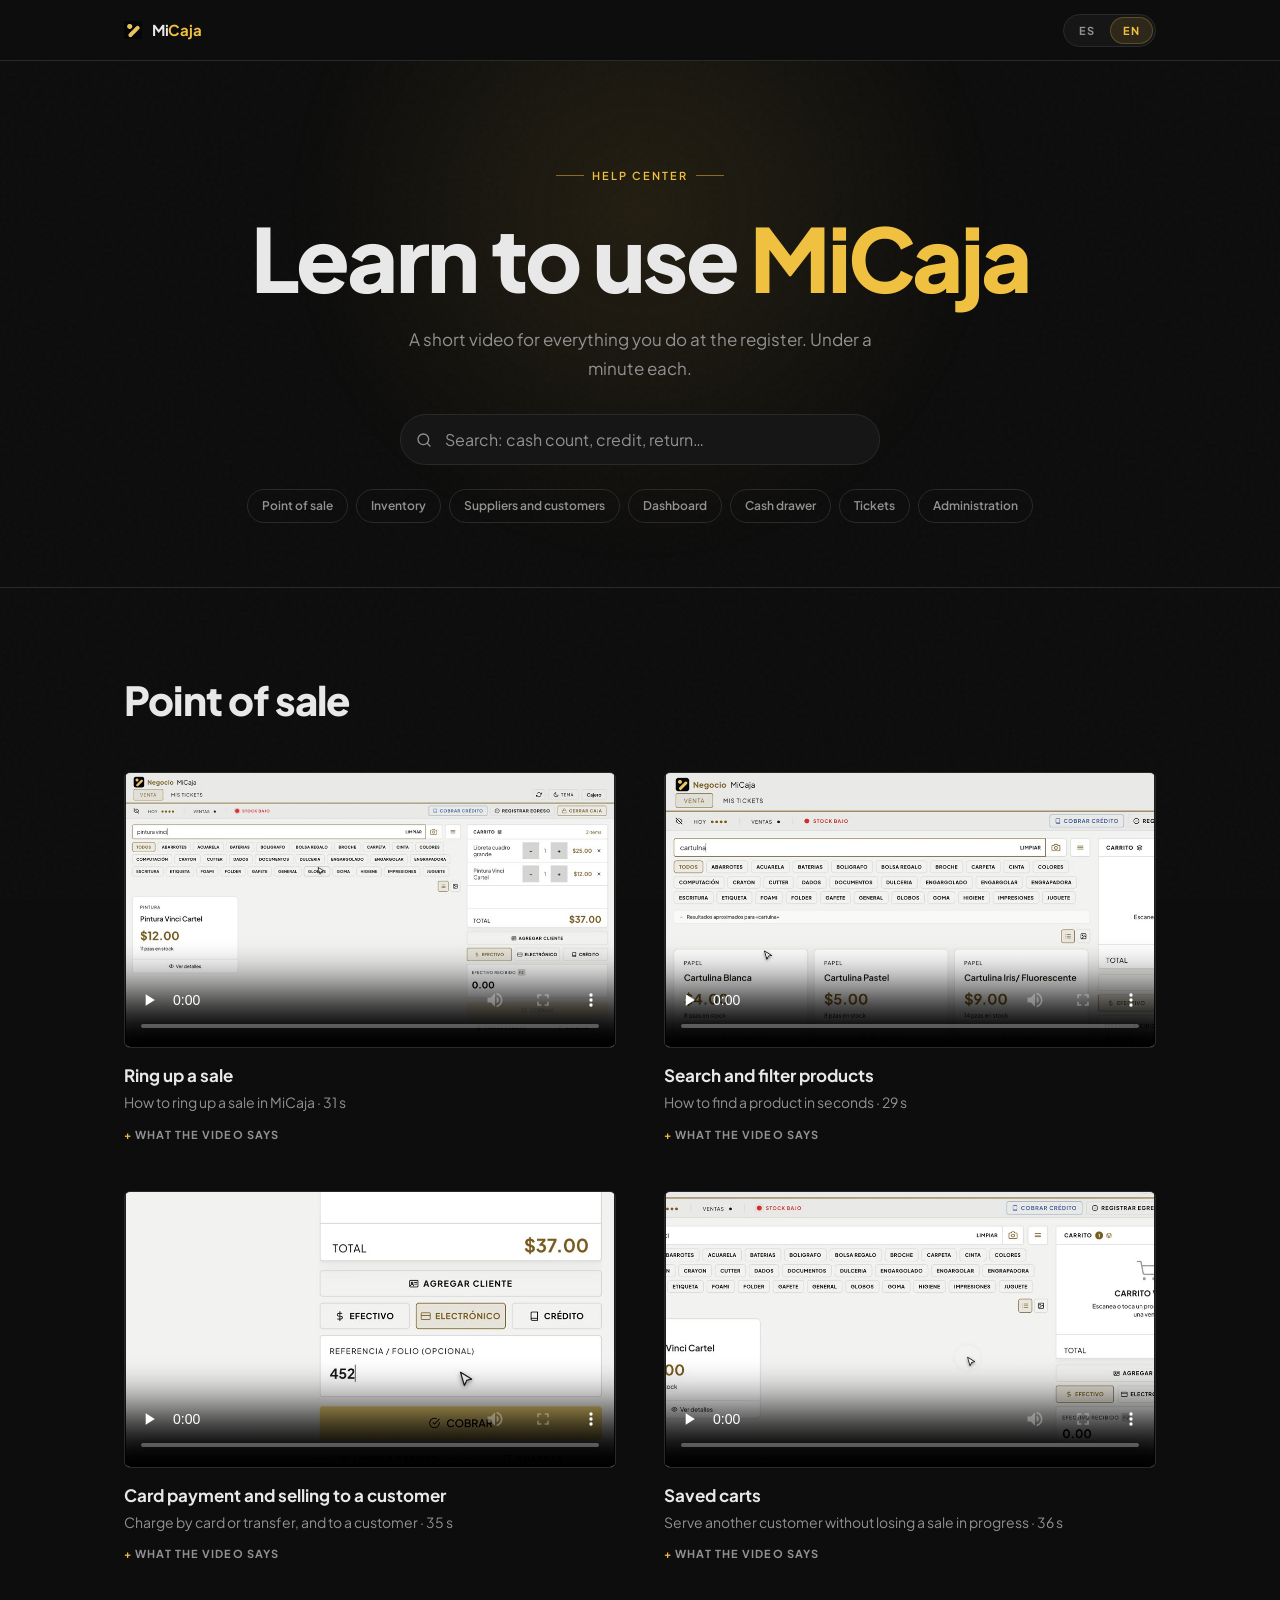
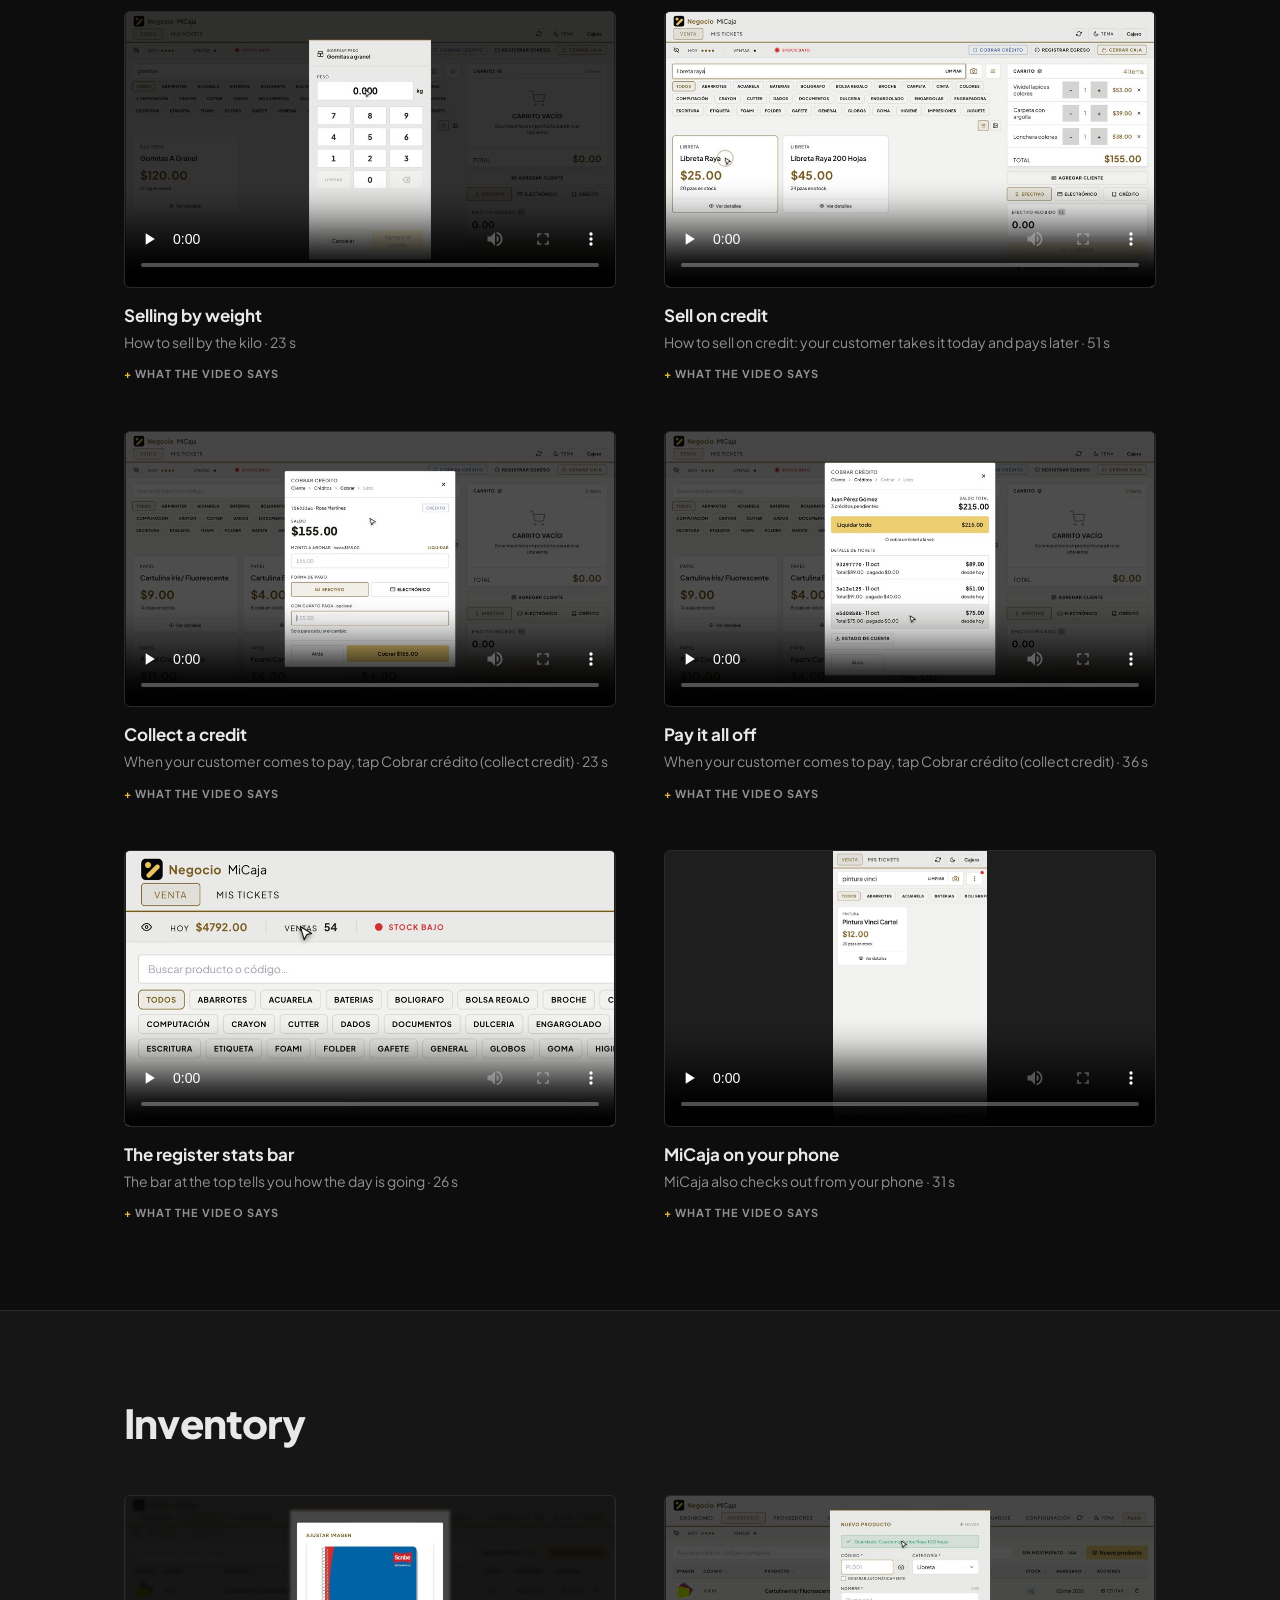
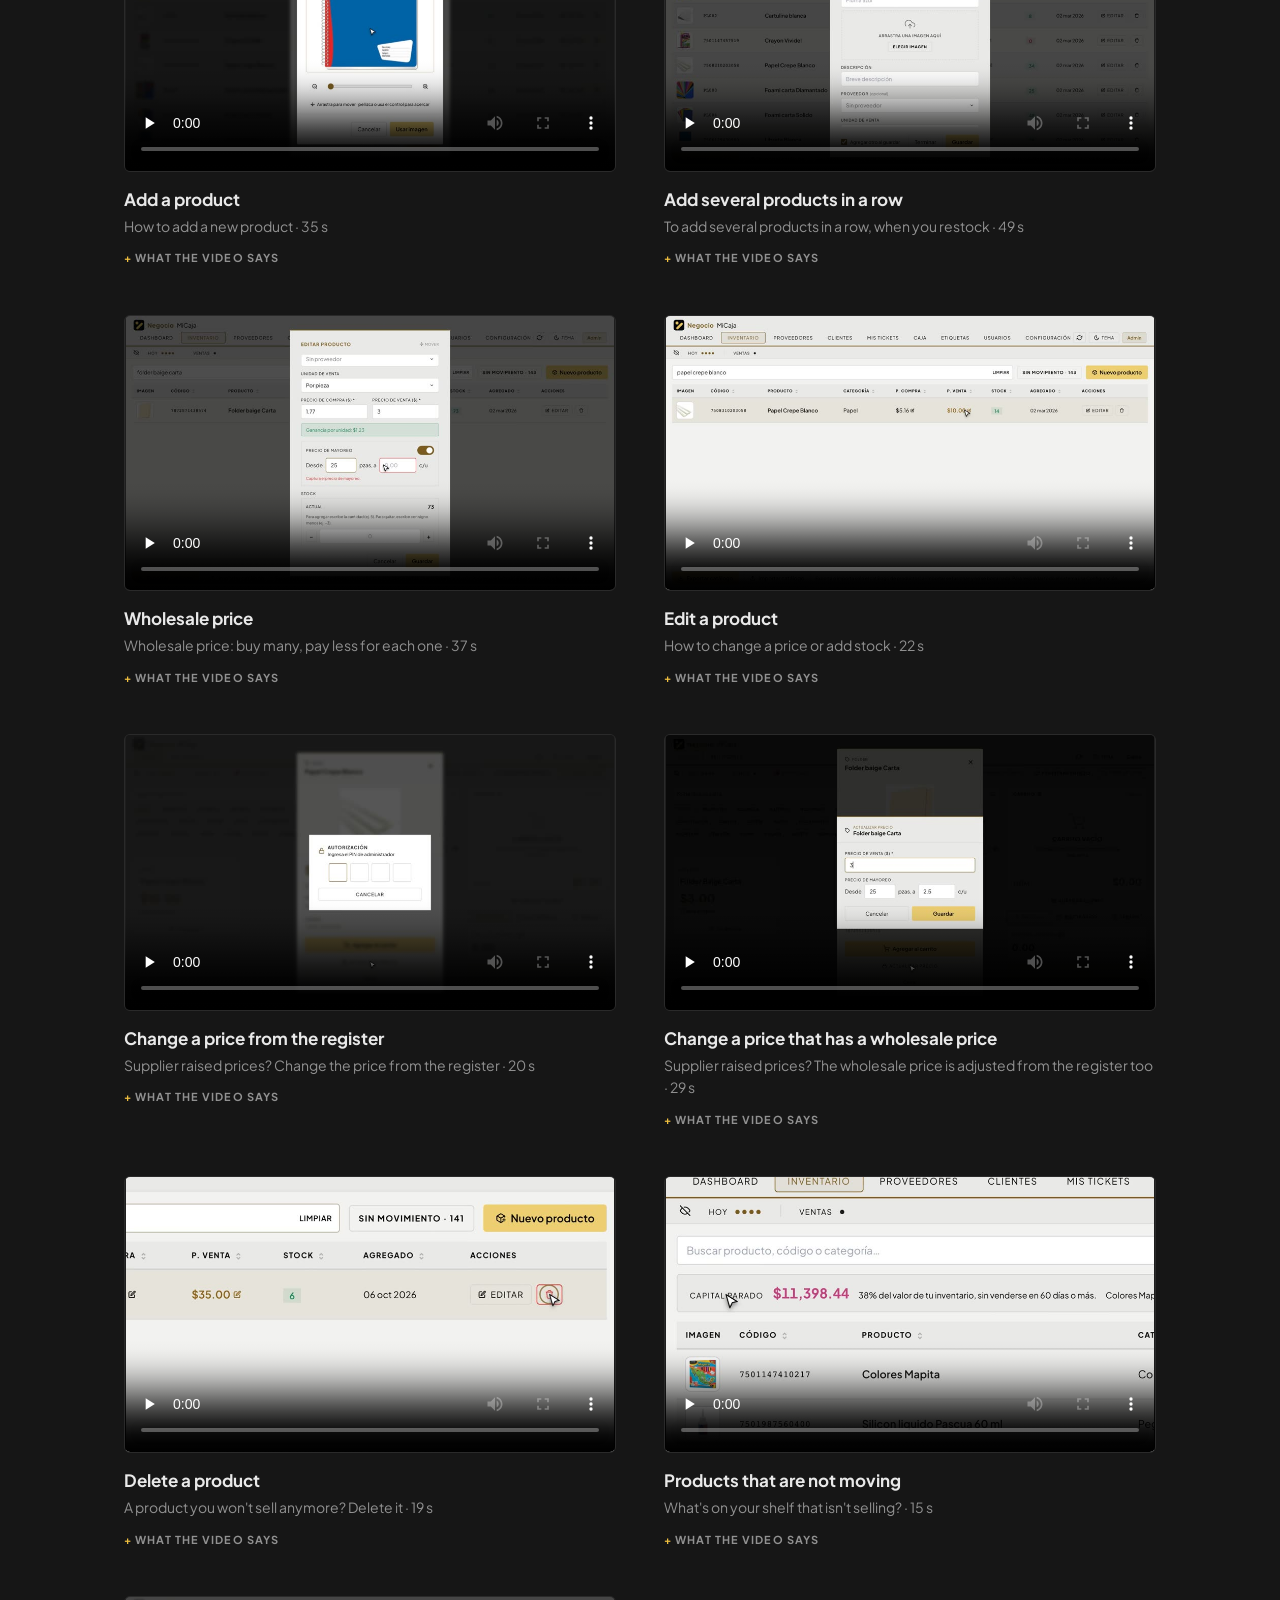
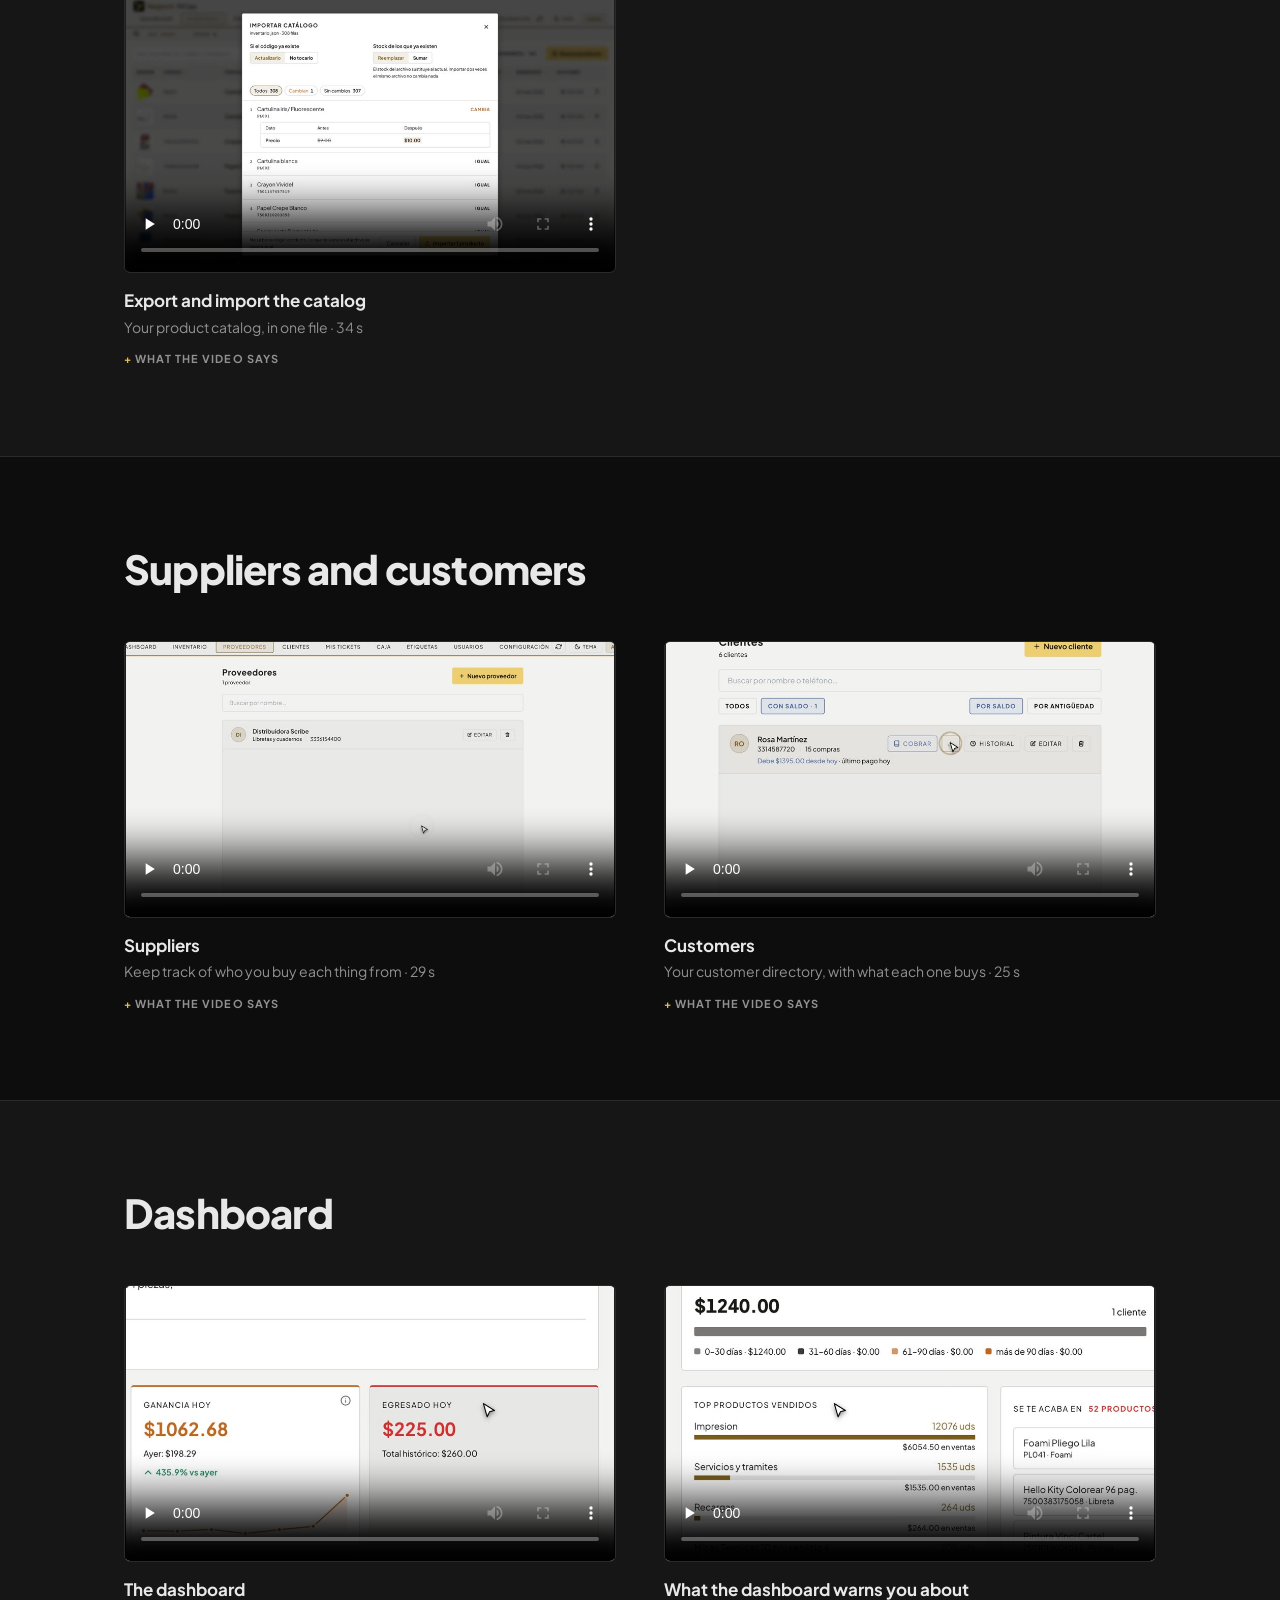
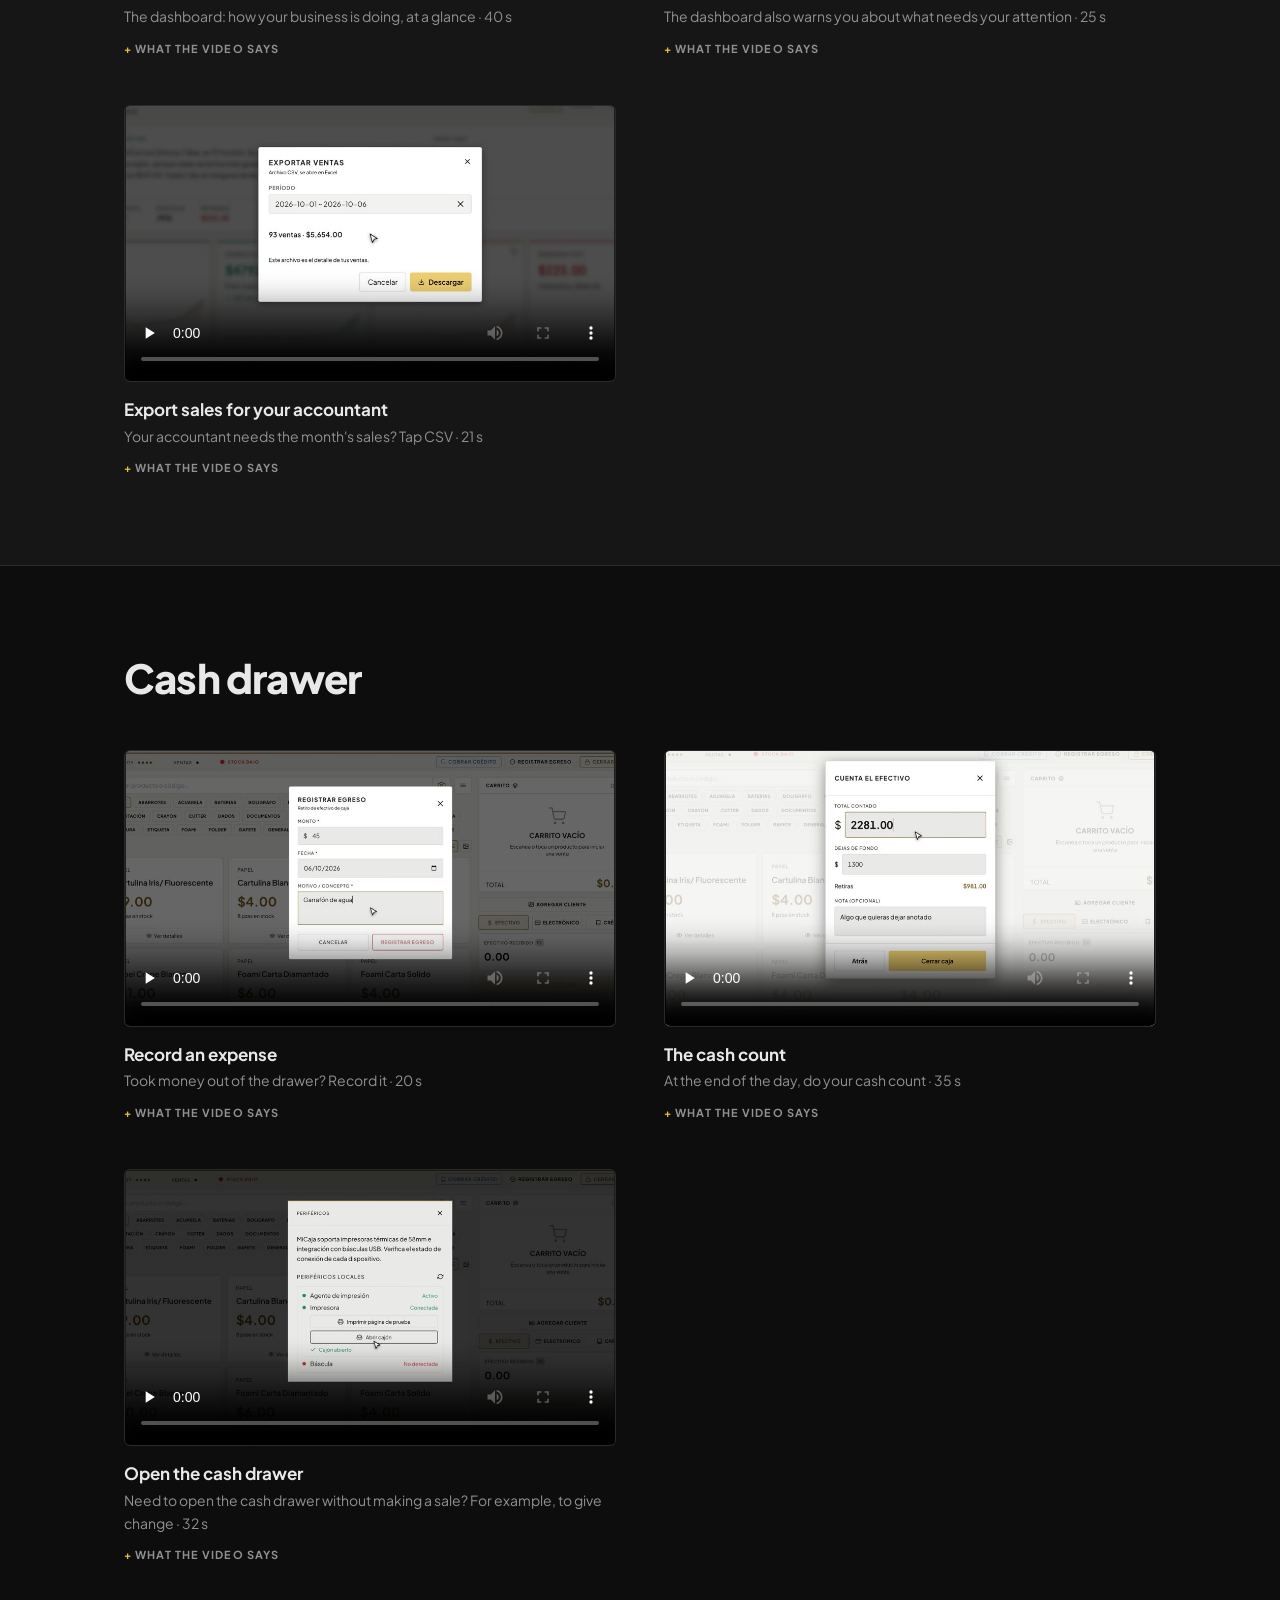
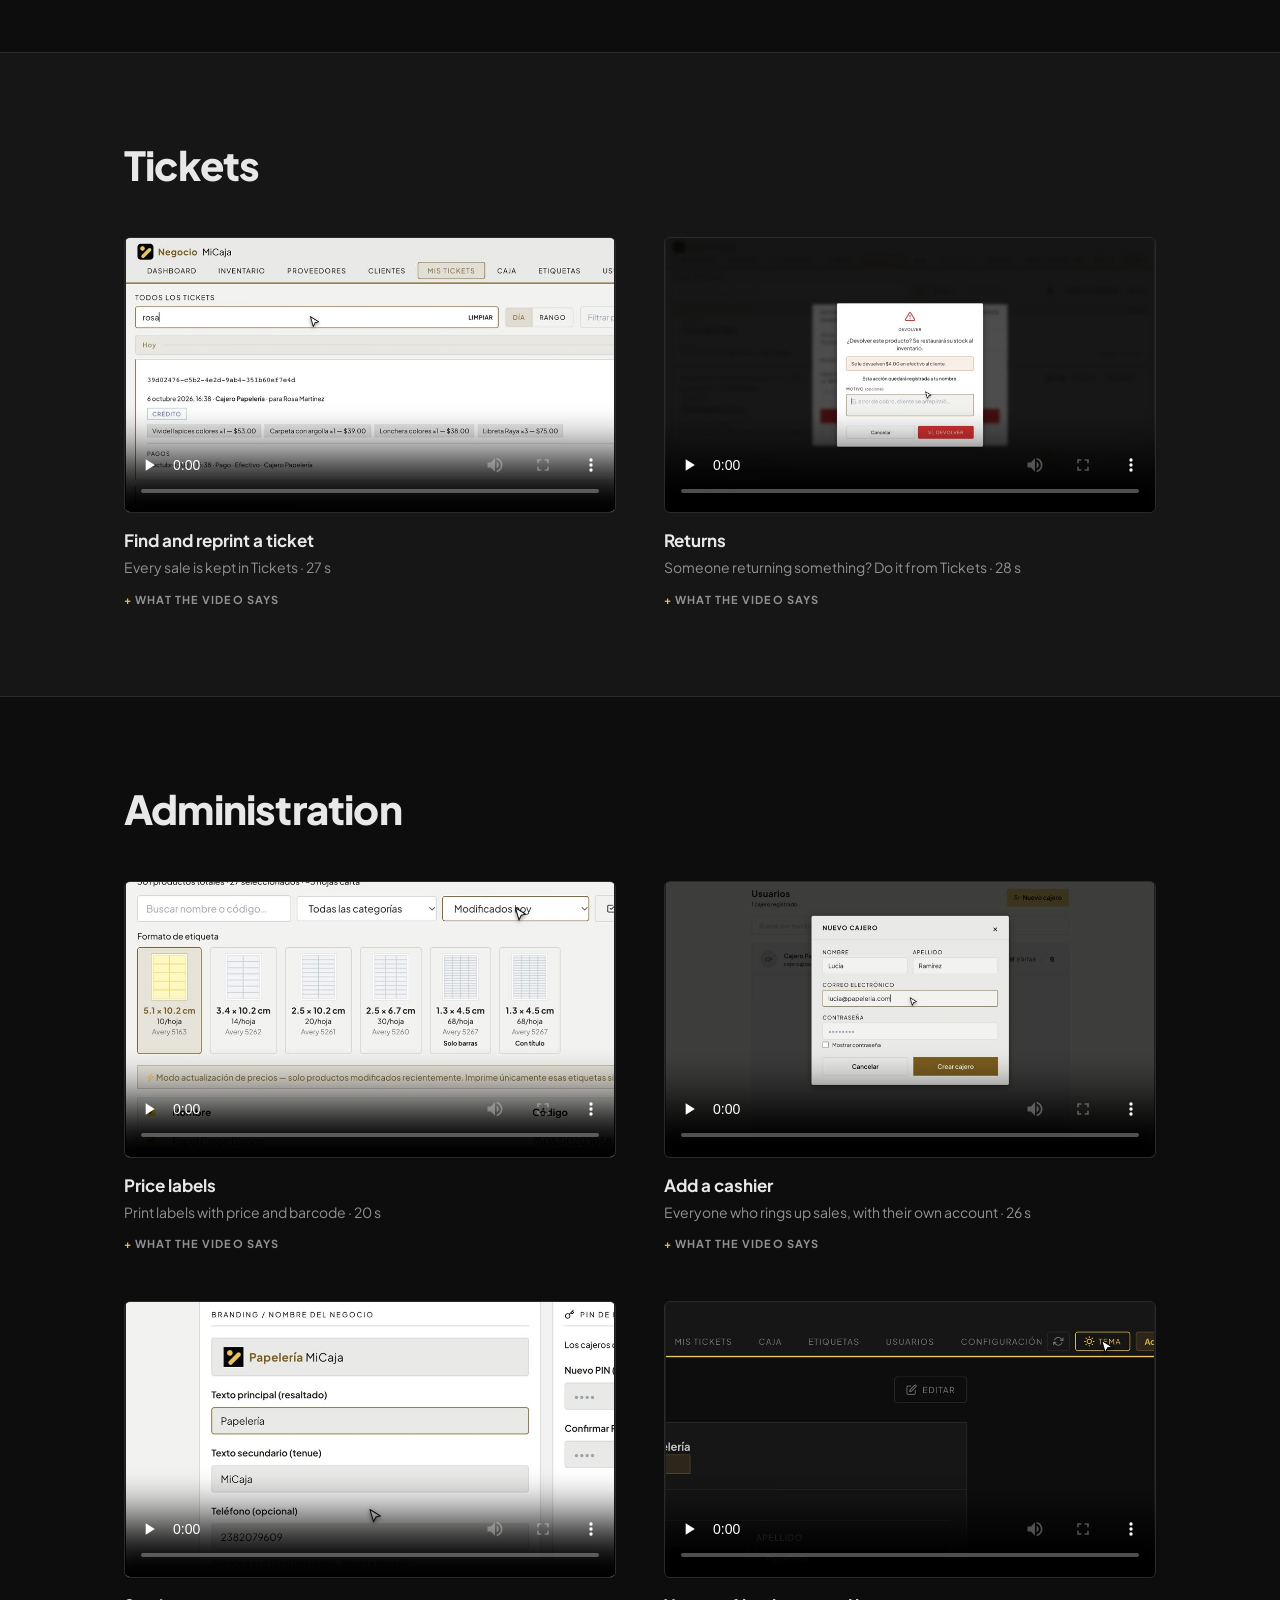
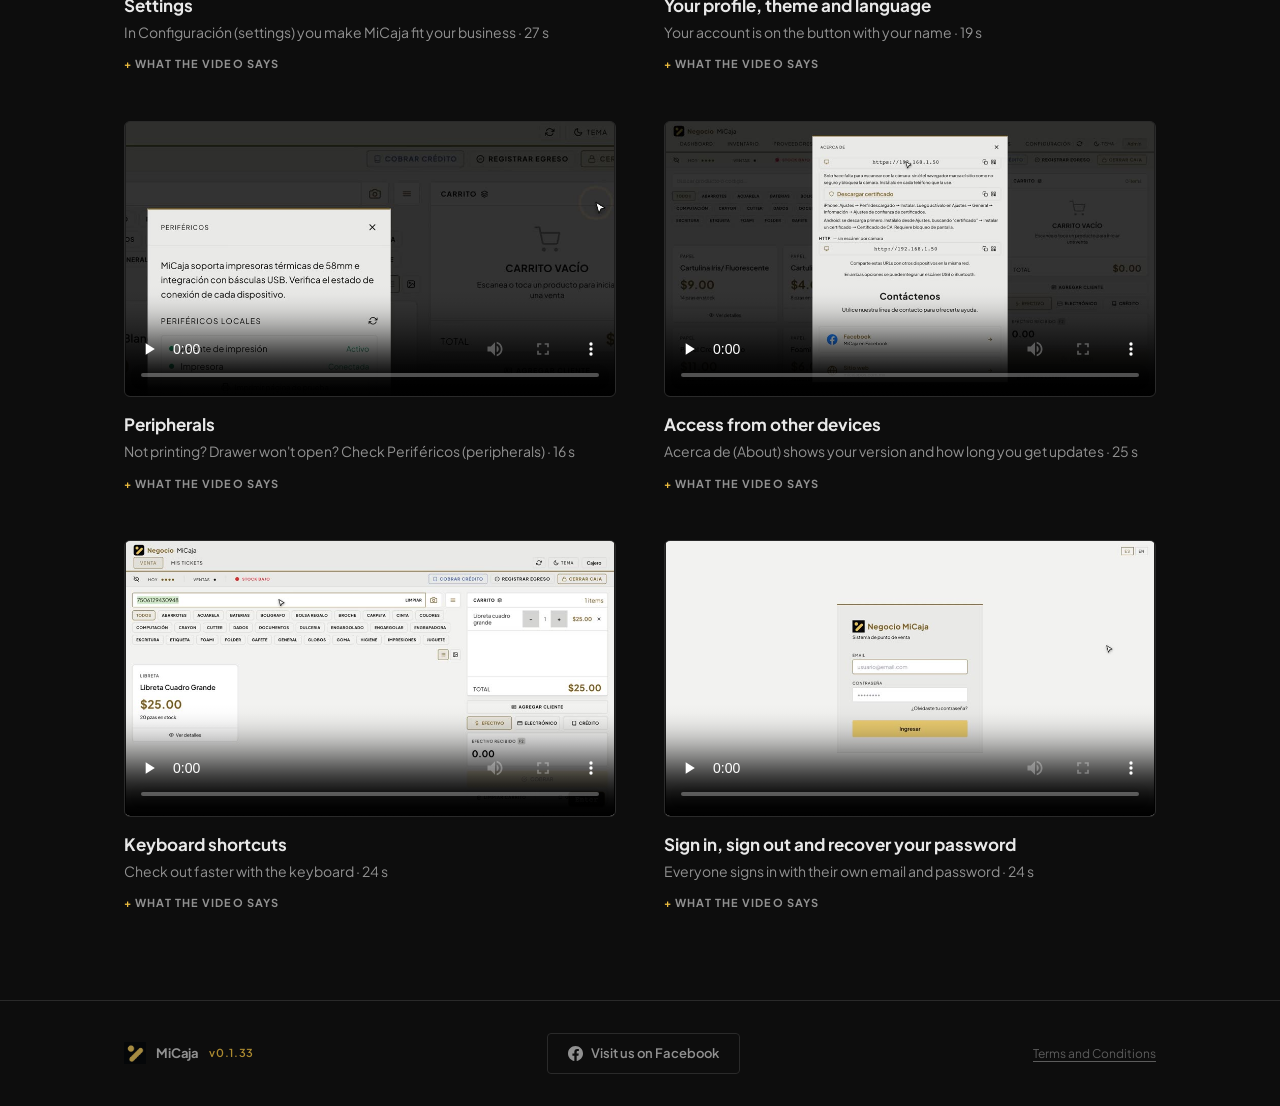
==== commit f6d6cdcc: "feat(ayuda): regrabado de "Devoluciones" con el aviso de cuánto entregar" ====
--- a/ayuda.html
+++ b/ayuda.html
@@ -664,7 +664,7 @@
             </details>
           </div>
         </article>
-        <article class="ayuda-video fade-in" id="devolucion" data-buscar-es="devoluciones ¿te regresan algo? hazlo desde tickets busca la venta y toca editar puedes cambiar un producto por otro, corregir la cantidad o devolverlo toca devolver en el producto que te regresan anota el motivo: queda registrado quien lo hizo y por que el stock regresa solo, y el corte de caja descuenta el dinero devuelto" data-buscar-en="returns someone returning something? do it from tickets find the sale and tap editar (edit) you can swap a product, fix the quantity or return it tap devolver (return) on the product they bring back write down the reason: it records who did it and why the stock goes back on its own, and the cash count deducts the refund">
+        <article class="ayuda-video fade-in" id="devolucion" data-buscar-es="devoluciones ¿te regresan algo? hazlo desde tickets busca la venta y toca editar puedes cambiar un producto por otro, corregir la cantidad o devolverlo toca devolver en el producto que te regresan anota el motivo: queda registrado quien lo hizo y por que micaja te dice cuanto entregarle al cliente. el stock regresa solo y el corte descuenta lo devuelto" data-buscar-en="returns someone returning something? do it from tickets find the sale and tap editar (edit) you can swap a product, fix the quantity or return it tap devolver (return) on the product they bring back write down the reason: it records who did it and why micaja tells you how much to give the customer. the stock goes back on its own and the cash count deducts the refund">
           <video class="ayuda-player" controls preload="none" playsinline poster="ayuda/videos/devolucion.jpg">
             <source src="ayuda/videos/devolucion.mp4" type="video/mp4" />
             <track kind="subtitles" srclang="es" label="Español" src="ayuda/videos/devolucion.es.vtt" default />
@@ -672,7 +672,7 @@
           </video>
           <div class="ayuda-video-texto">
             <h3 class="ayuda-video-titulo" data-i18n="v.devolucion.titulo">Devoluciones</h3>
-            <p class="ayuda-video-desc"><span data-i18n="v.devolucion.desc">¿Te regresan algo? Hazlo desde Tickets</span> · <span data-i18n="v.devolucion.min">26 s</span></p>
+            <p class="ayuda-video-desc"><span data-i18n="v.devolucion.desc">¿Te regresan algo? Hazlo desde Tickets</span> · <span data-i18n="v.devolucion.min">28 s</span></p>
             <details class="ayuda-guion">
               <summary data-i18n="ayuda.guion">Lo que dice el video</summary>
               <p data-i18n="v.devolucion.f0">¿Te regresan algo? Hazlo desde <strong>Tickets</strong></p>
@@ -680,7 +680,7 @@
               <p data-i18n="v.devolucion.f2">Puedes cambiar un producto por otro, corregir la cantidad o devolverlo</p>
               <p data-i18n="v.devolucion.f3">Toca <strong>Devolver</strong> en el producto que te regresan</p>
               <p data-i18n="v.devolucion.f4">Anota el motivo: queda registrado quién lo hizo y por qué</p>
-              <p data-i18n="v.devolucion.f5">El stock regresa solo, y el corte de caja descuenta el dinero devuelto</p>
+              <p data-i18n="v.devolucion.f5">MiCaja te dice cuánto entregarle al cliente. El stock regresa solo y el corte descuenta lo devuelto</p>
             </details>
           </div>
         </article>
